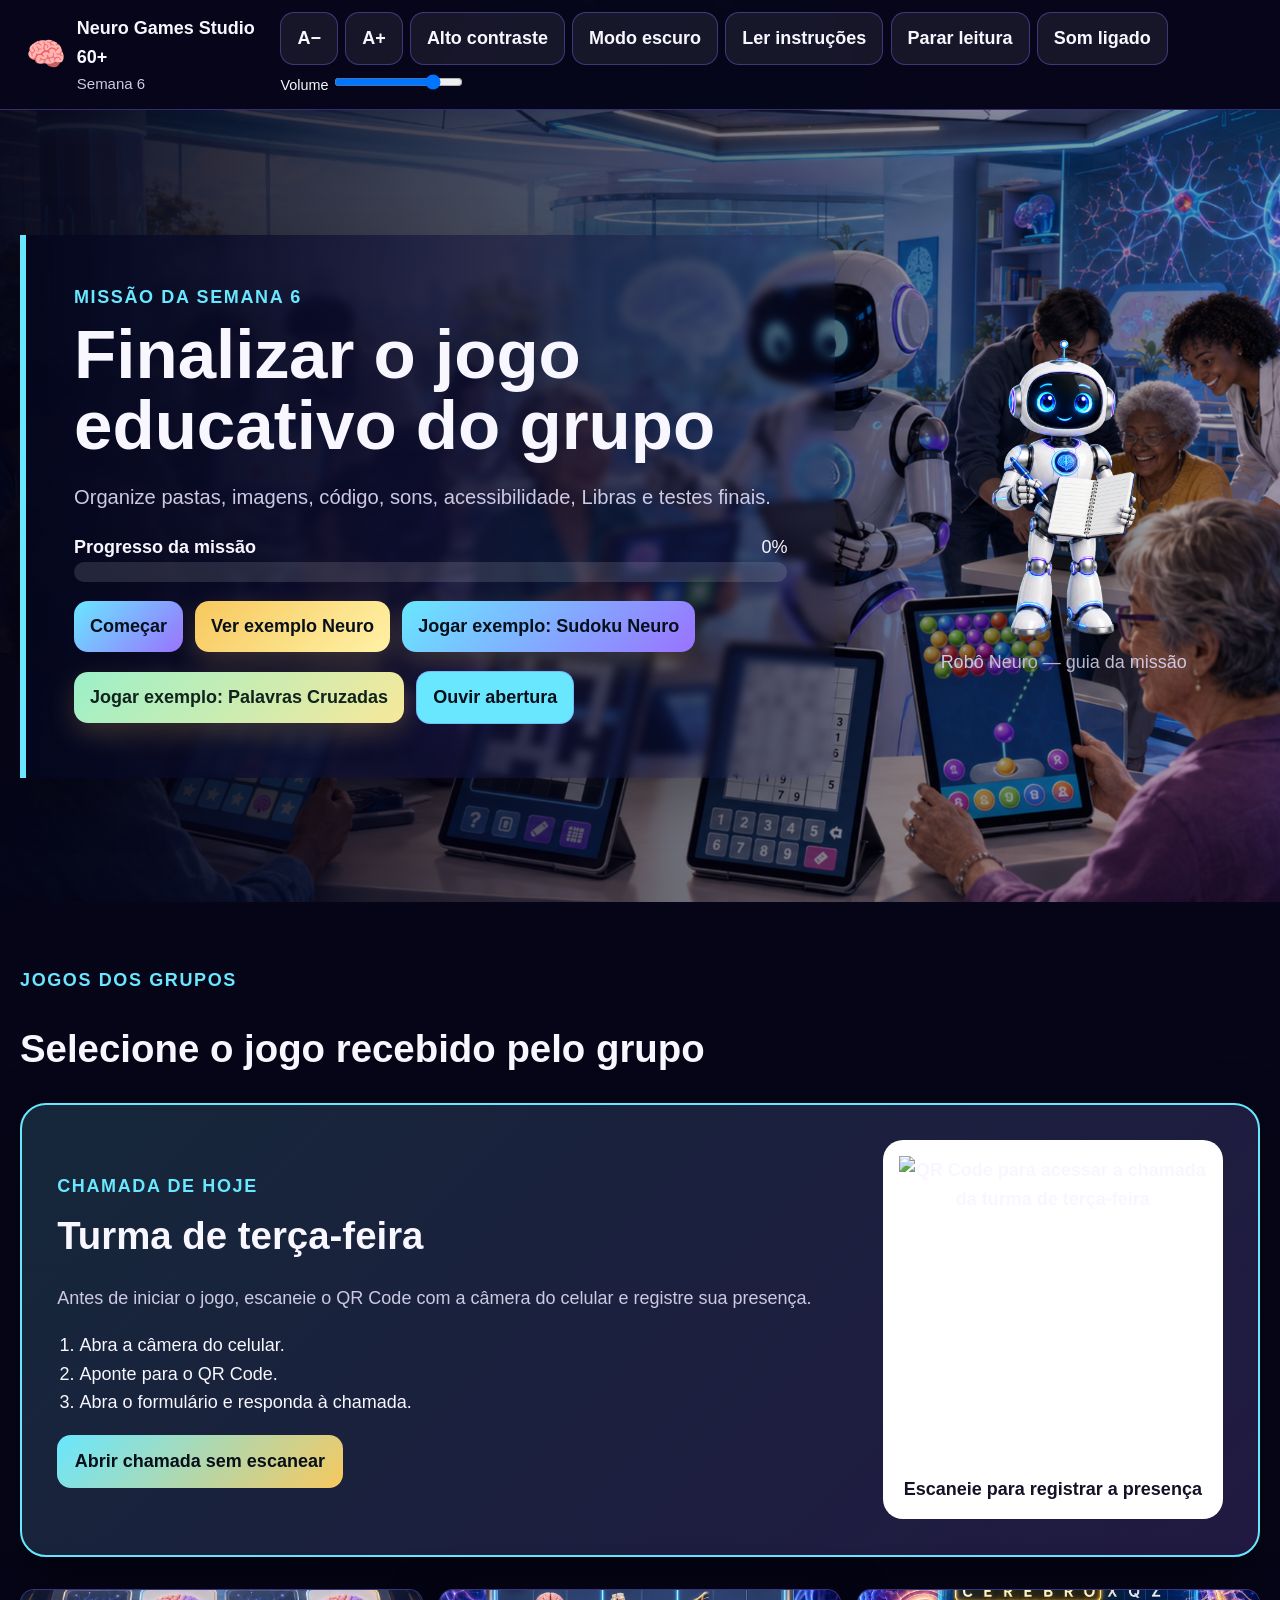
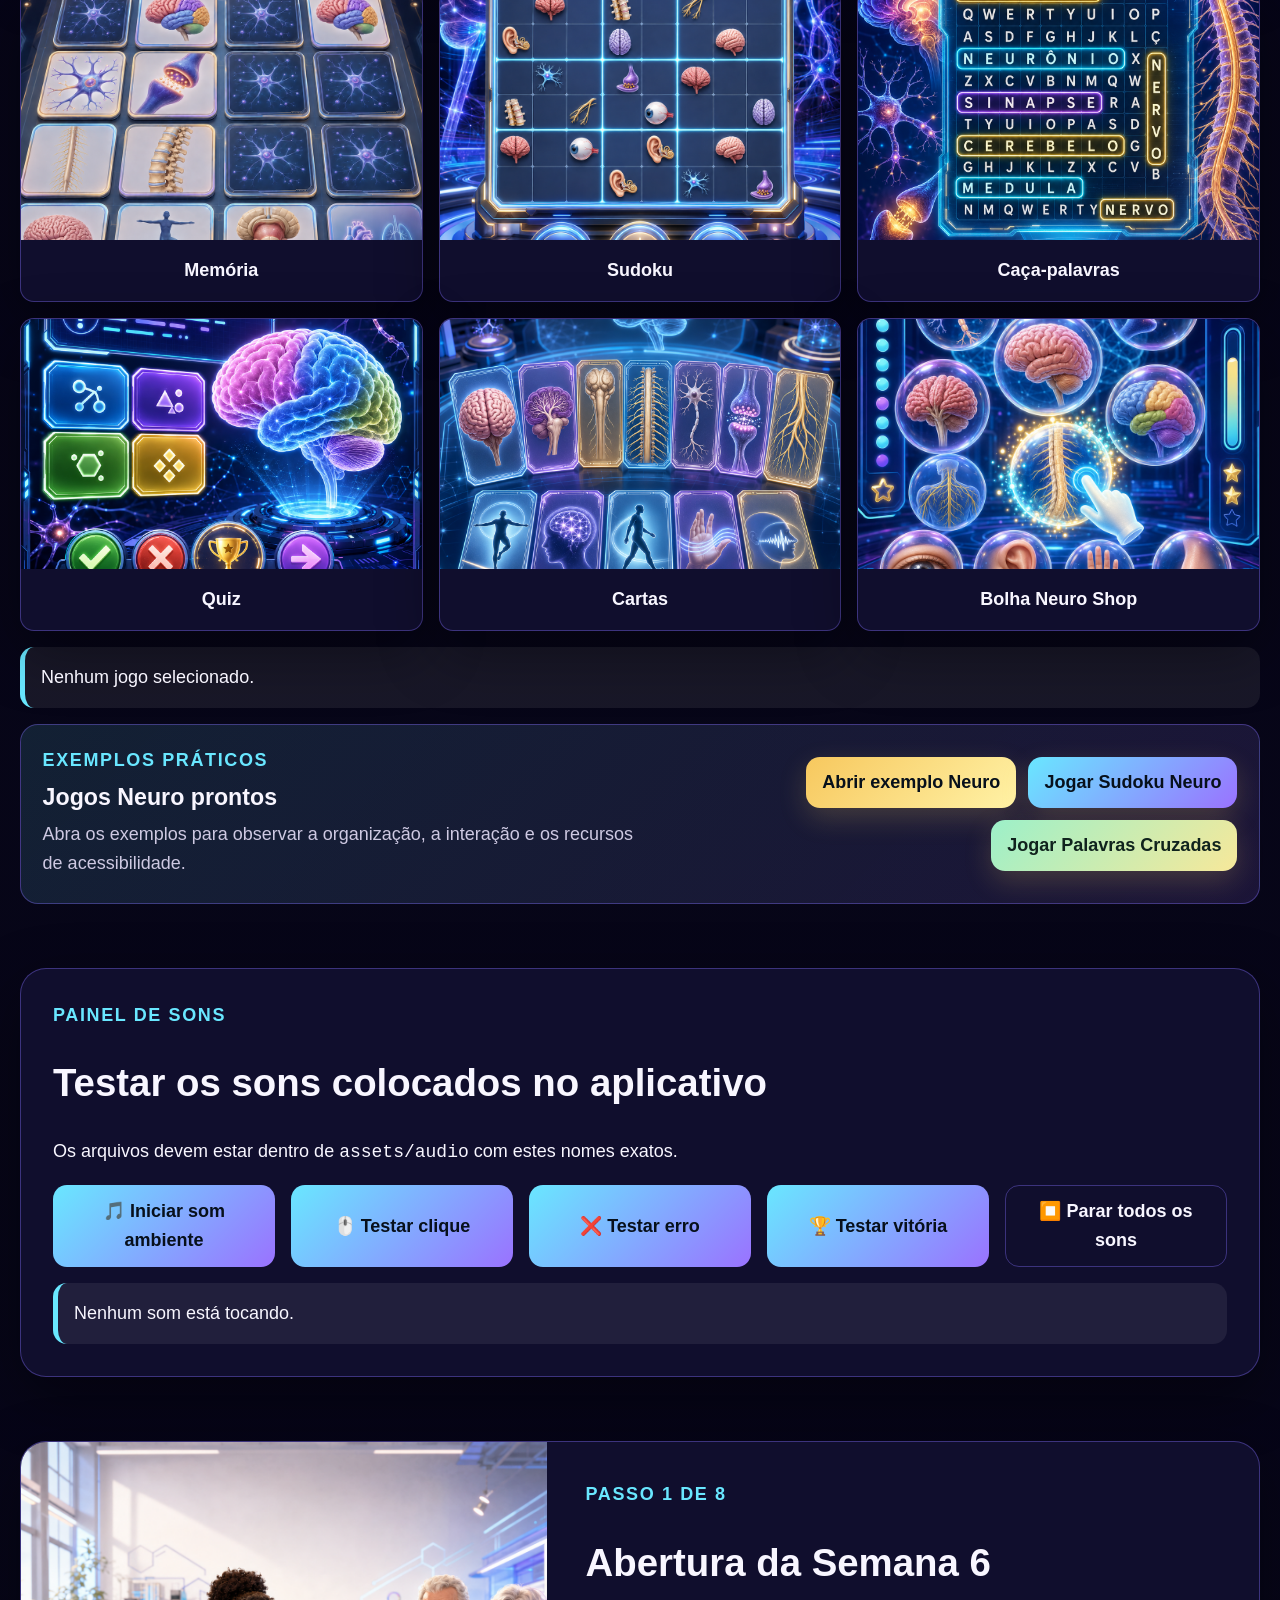
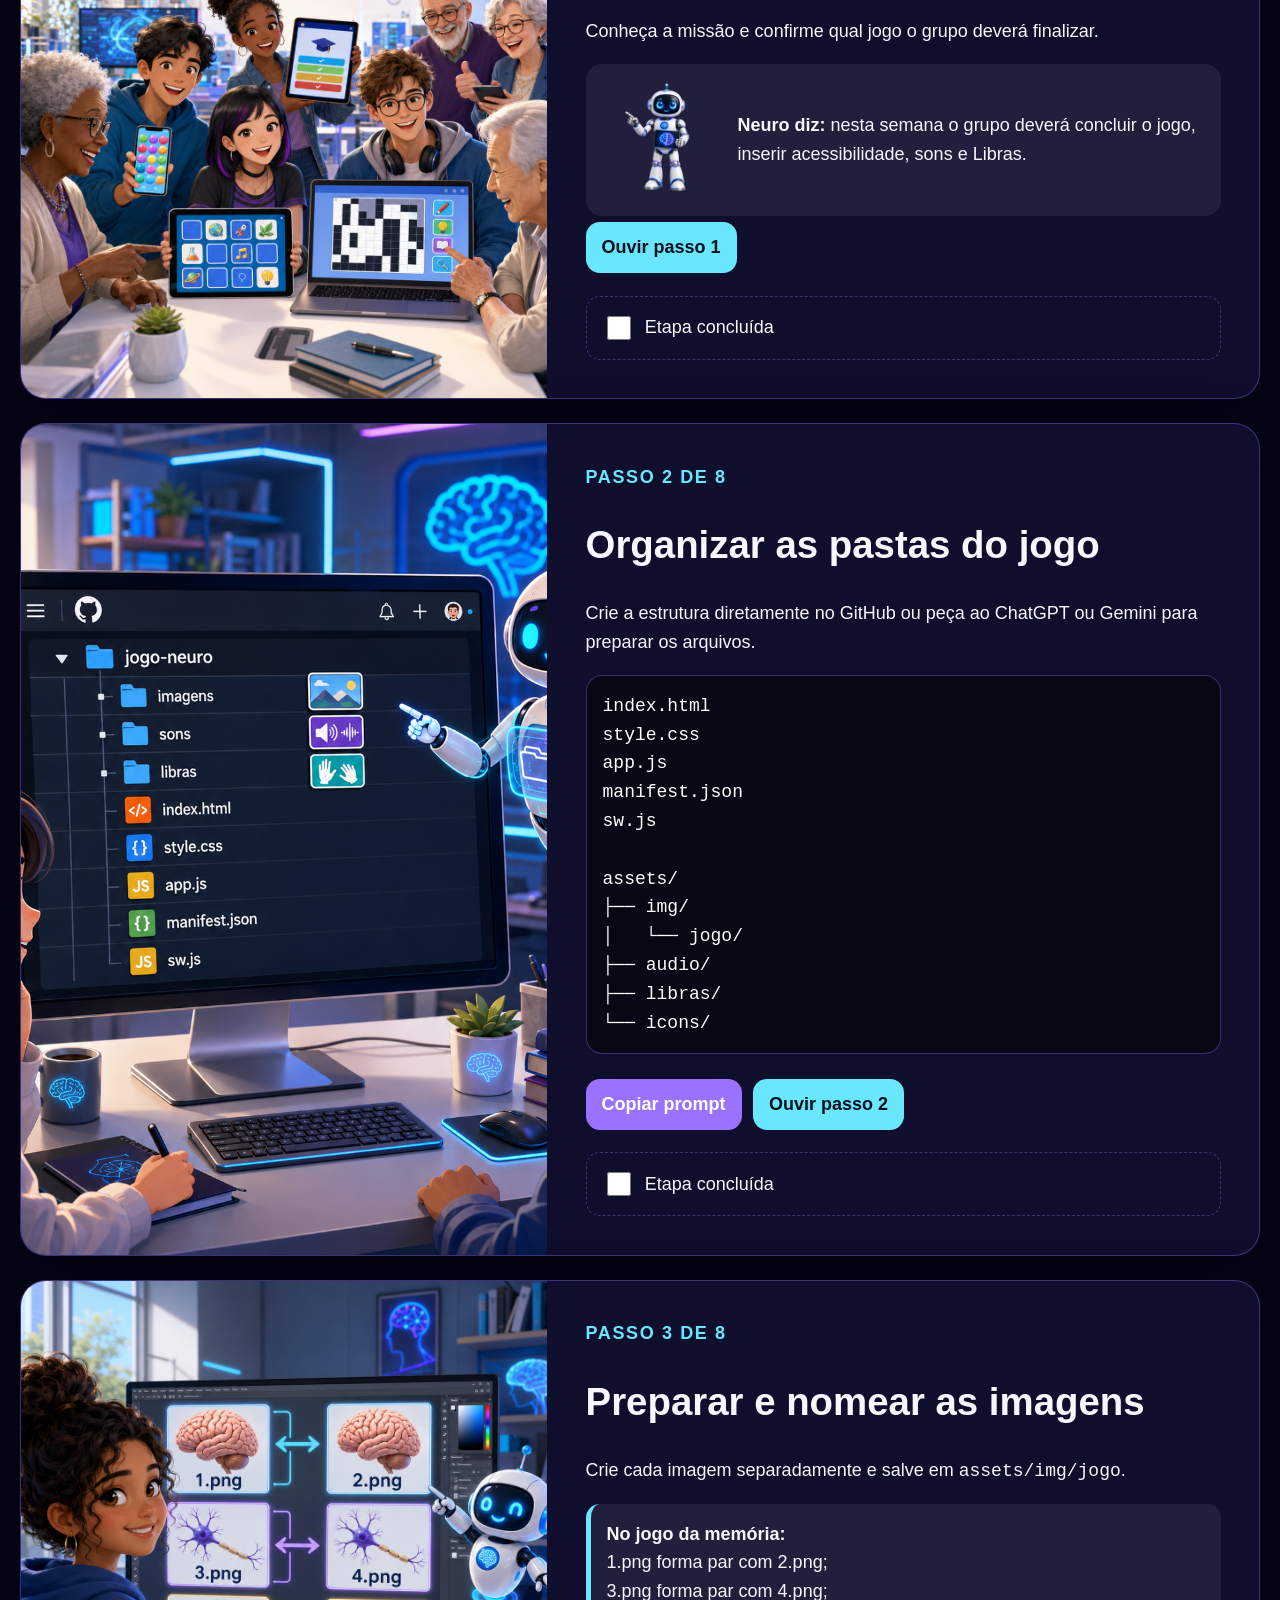
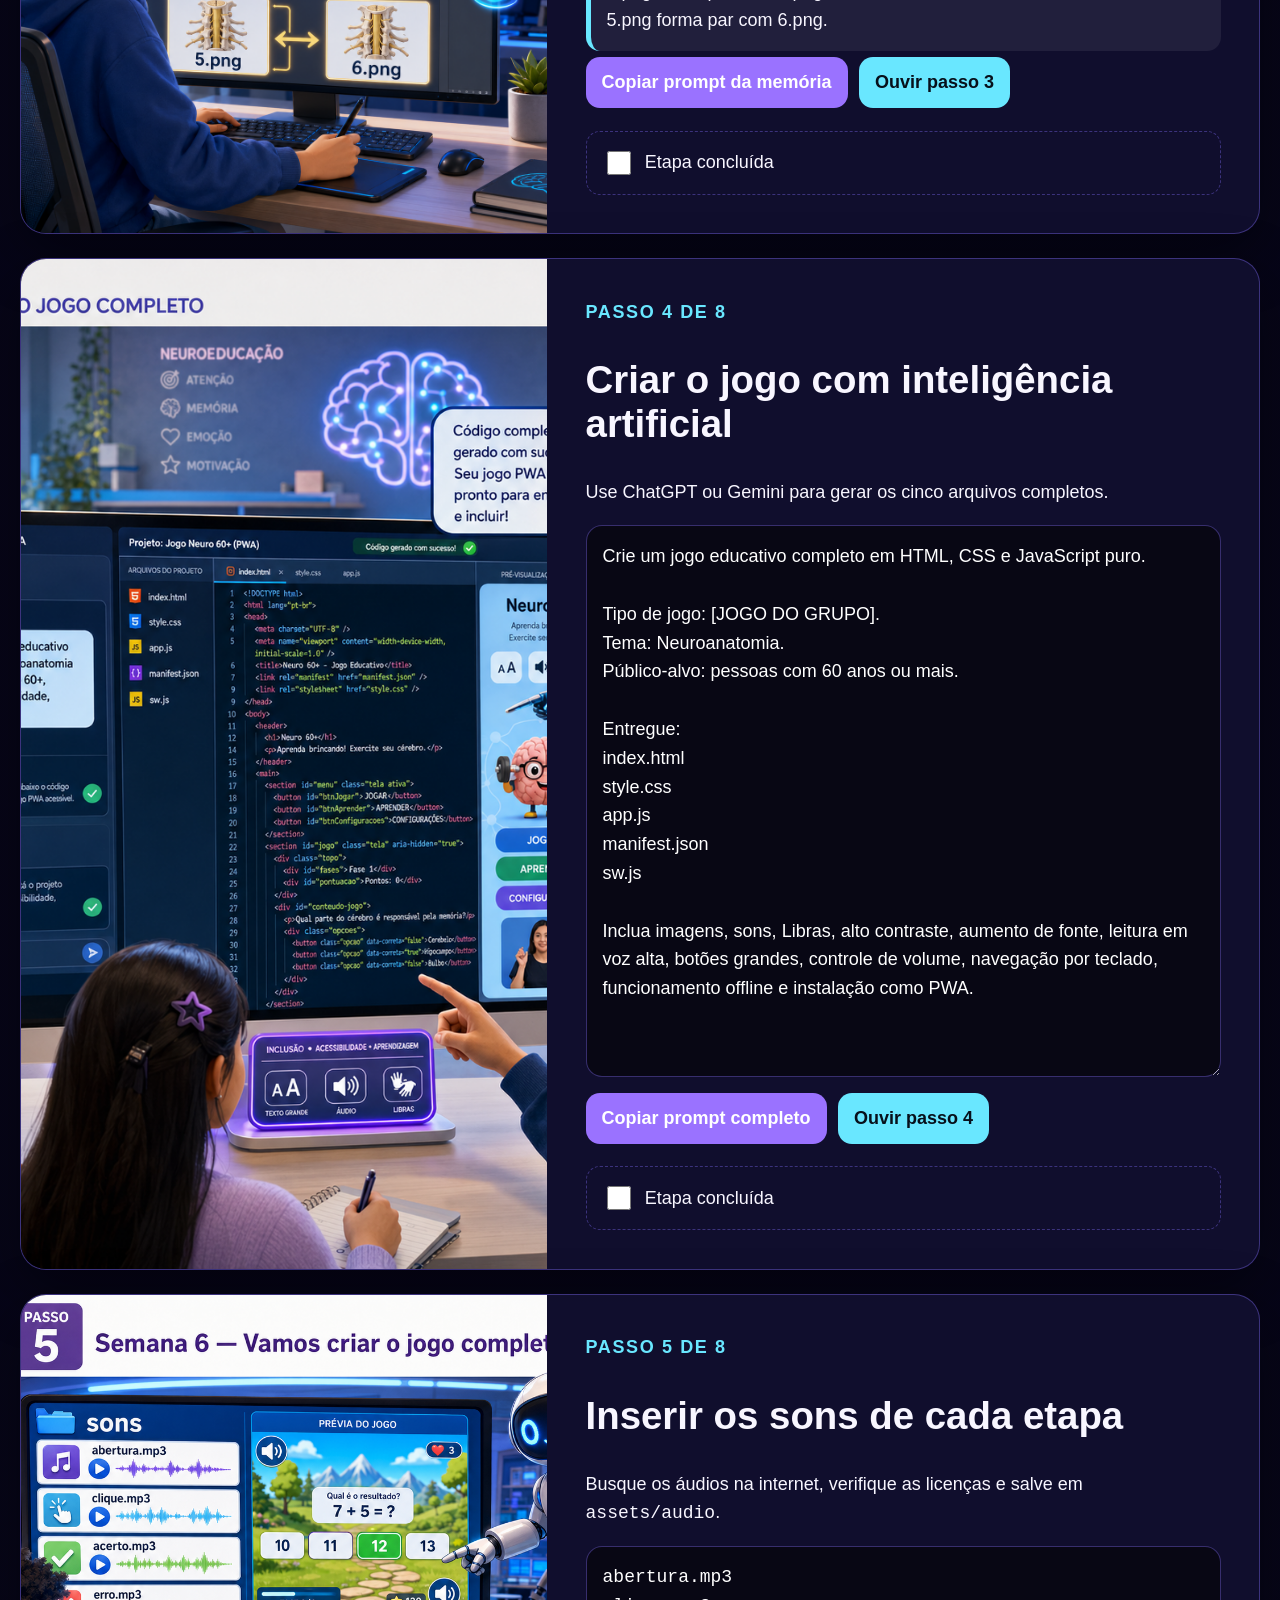
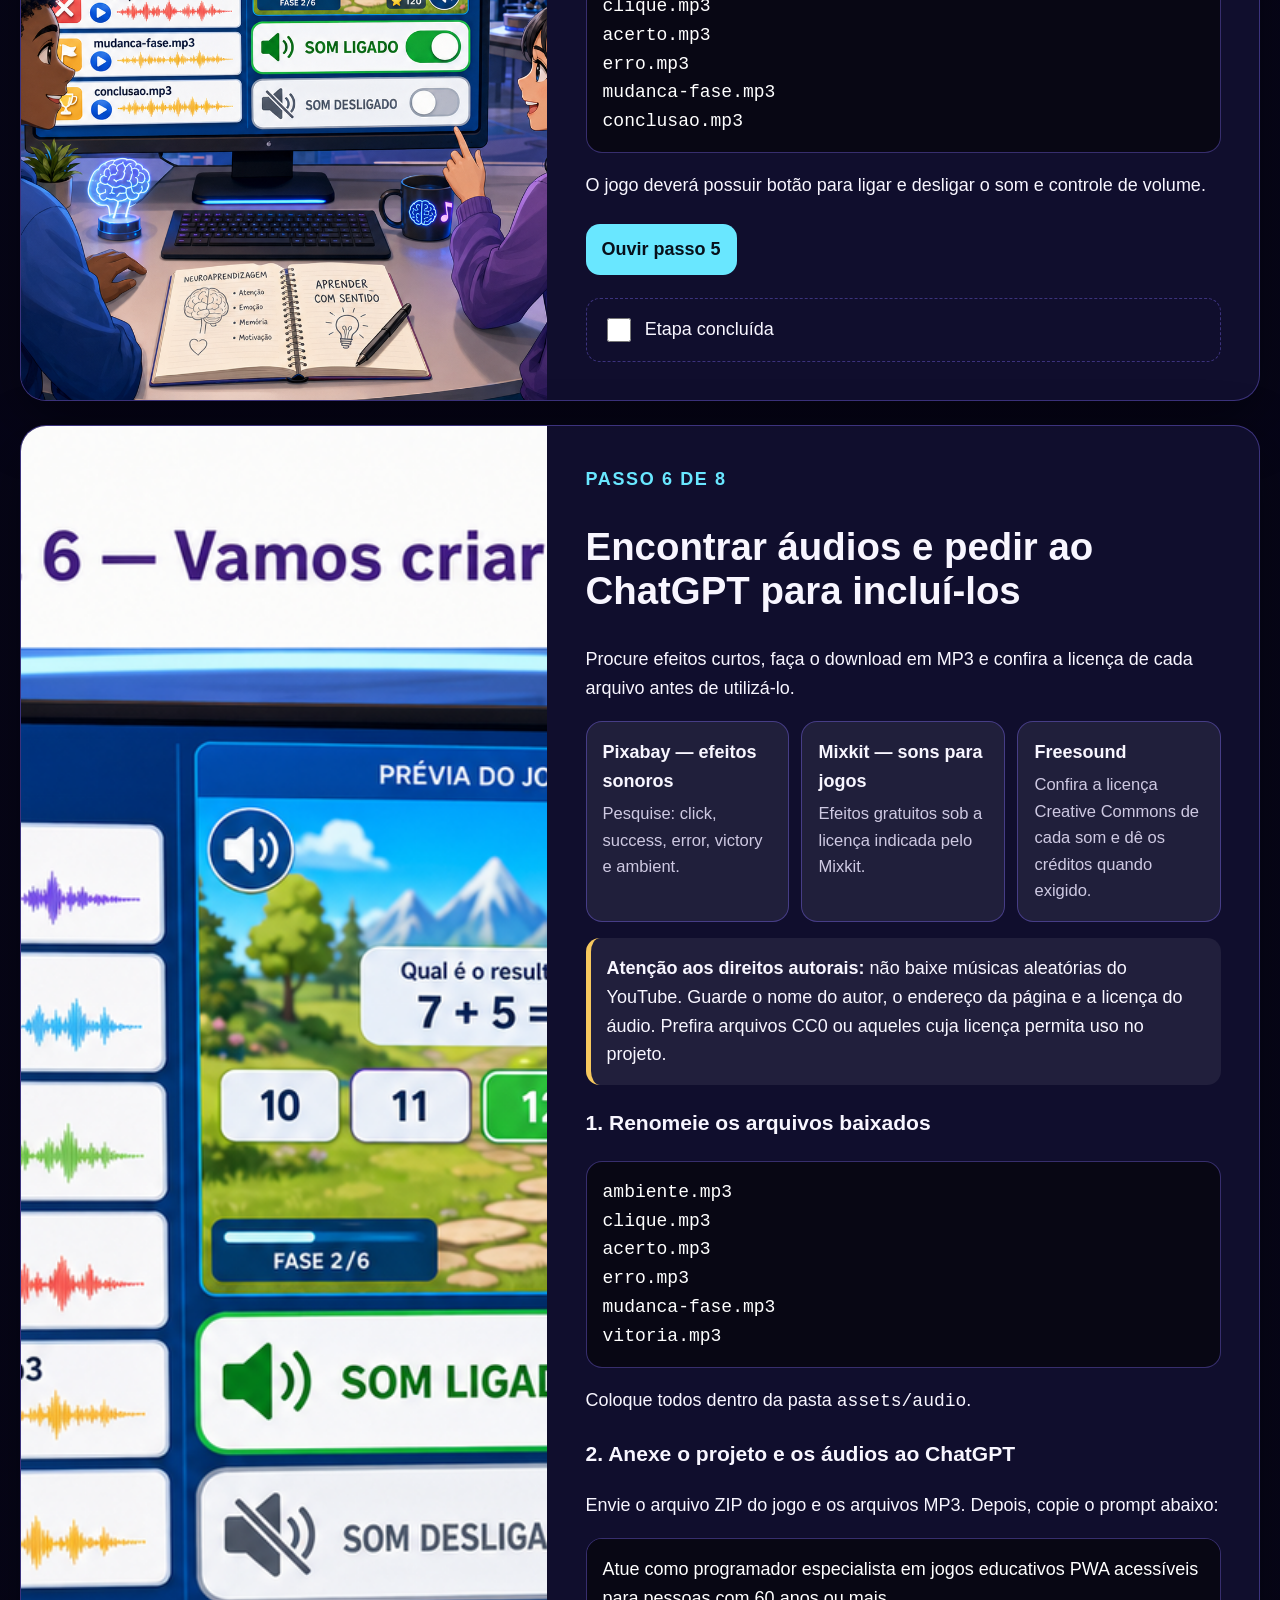
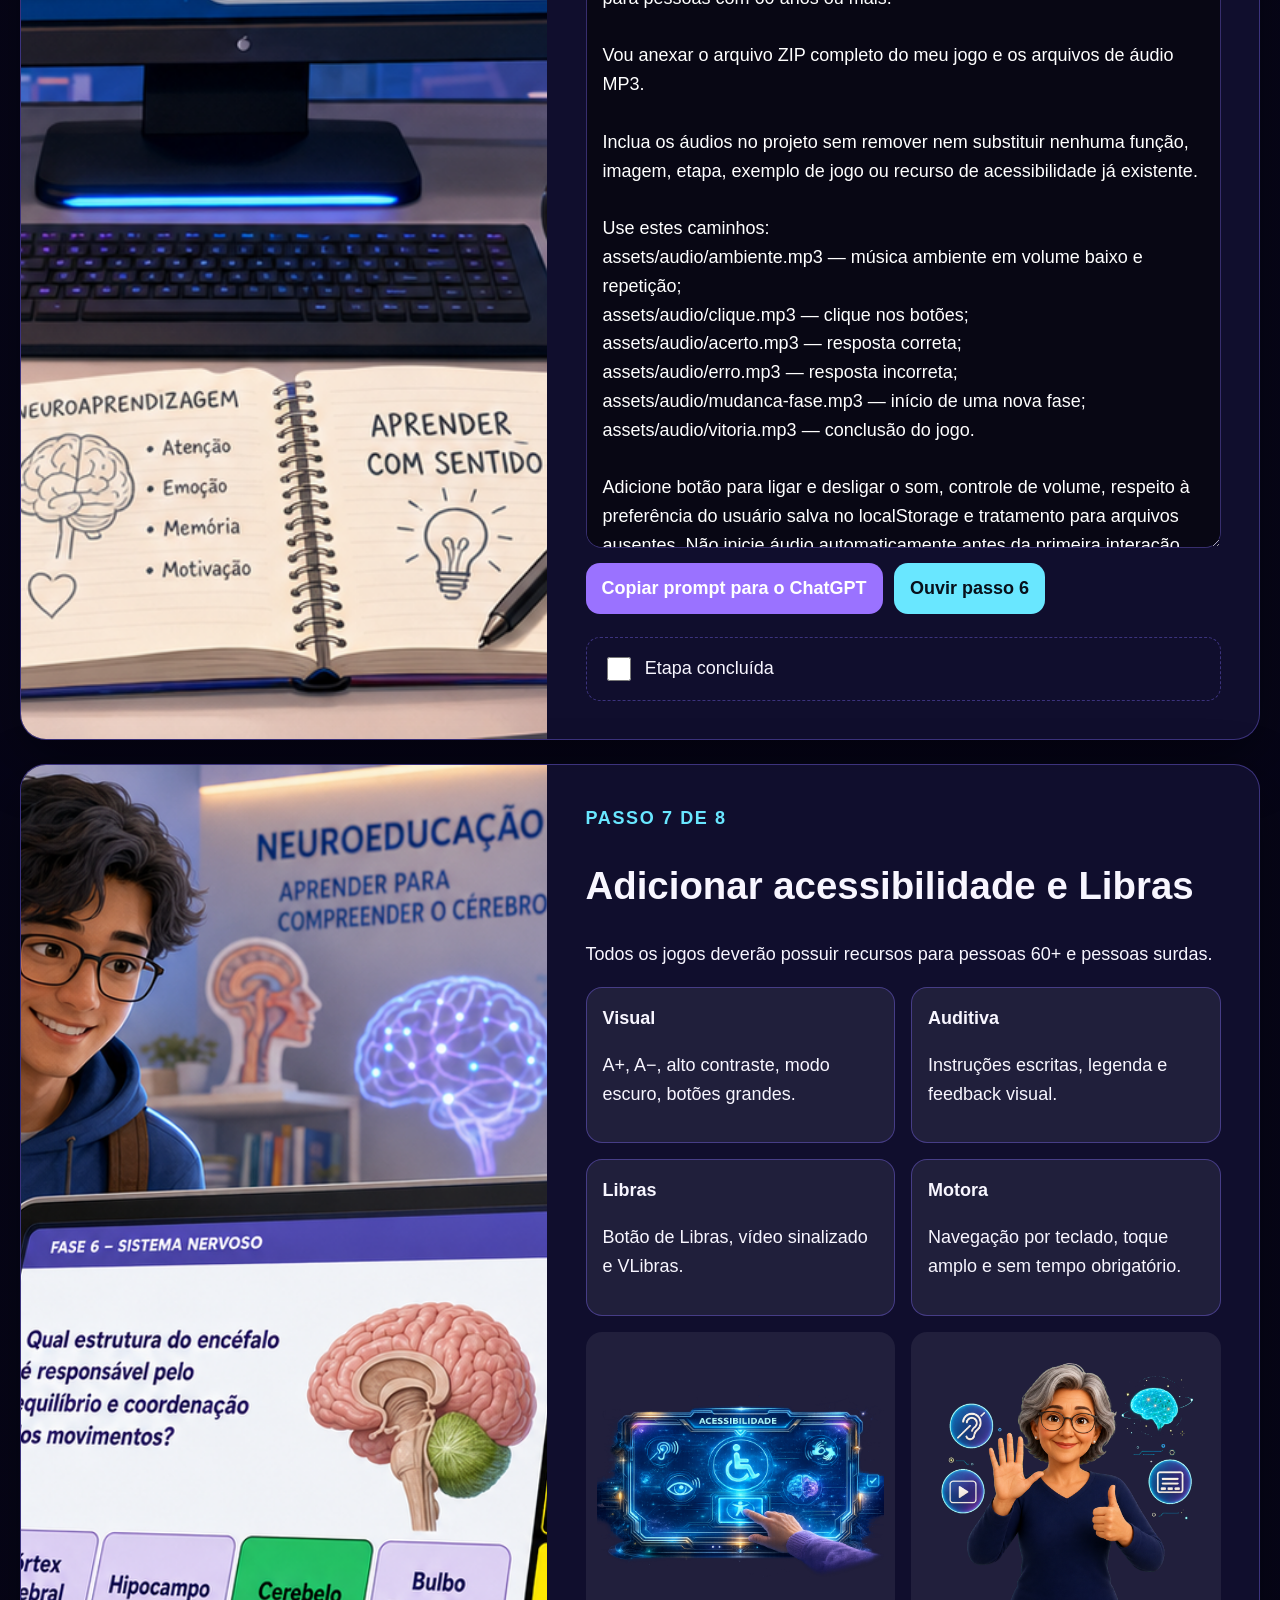
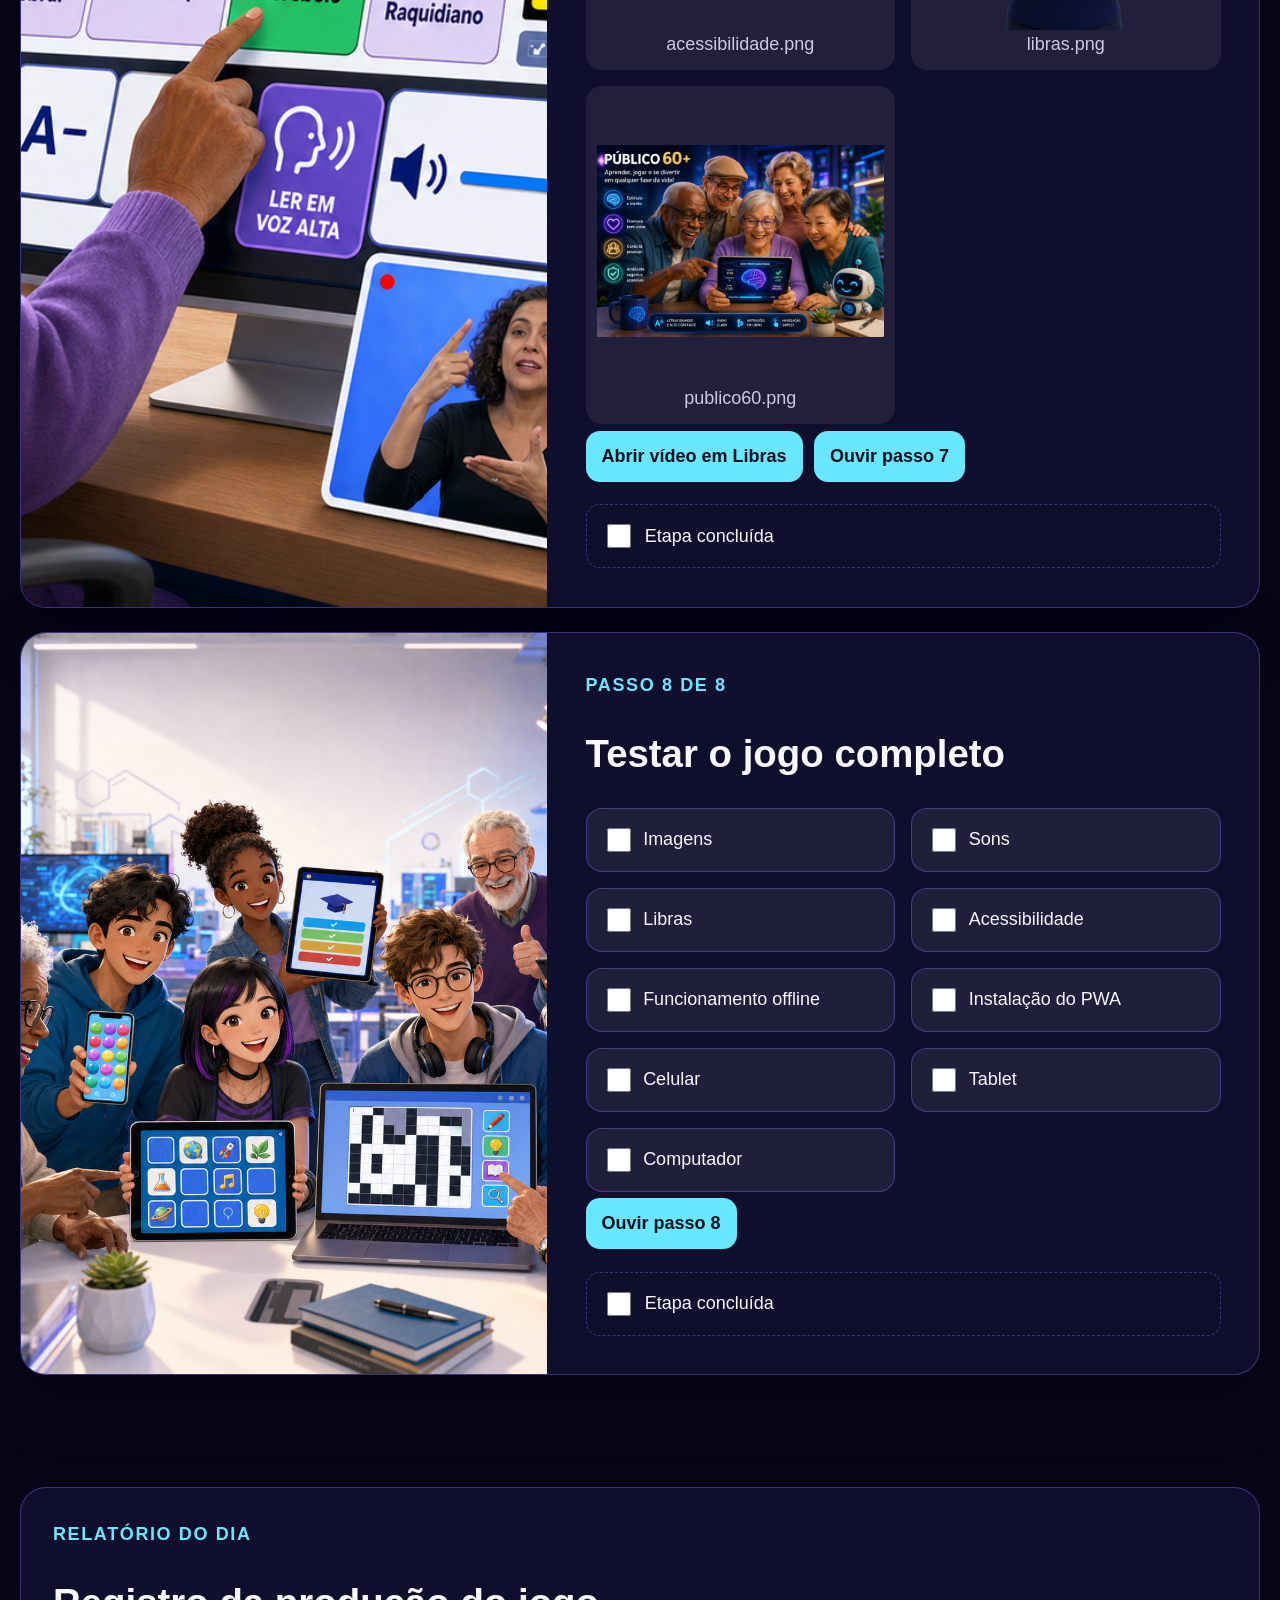
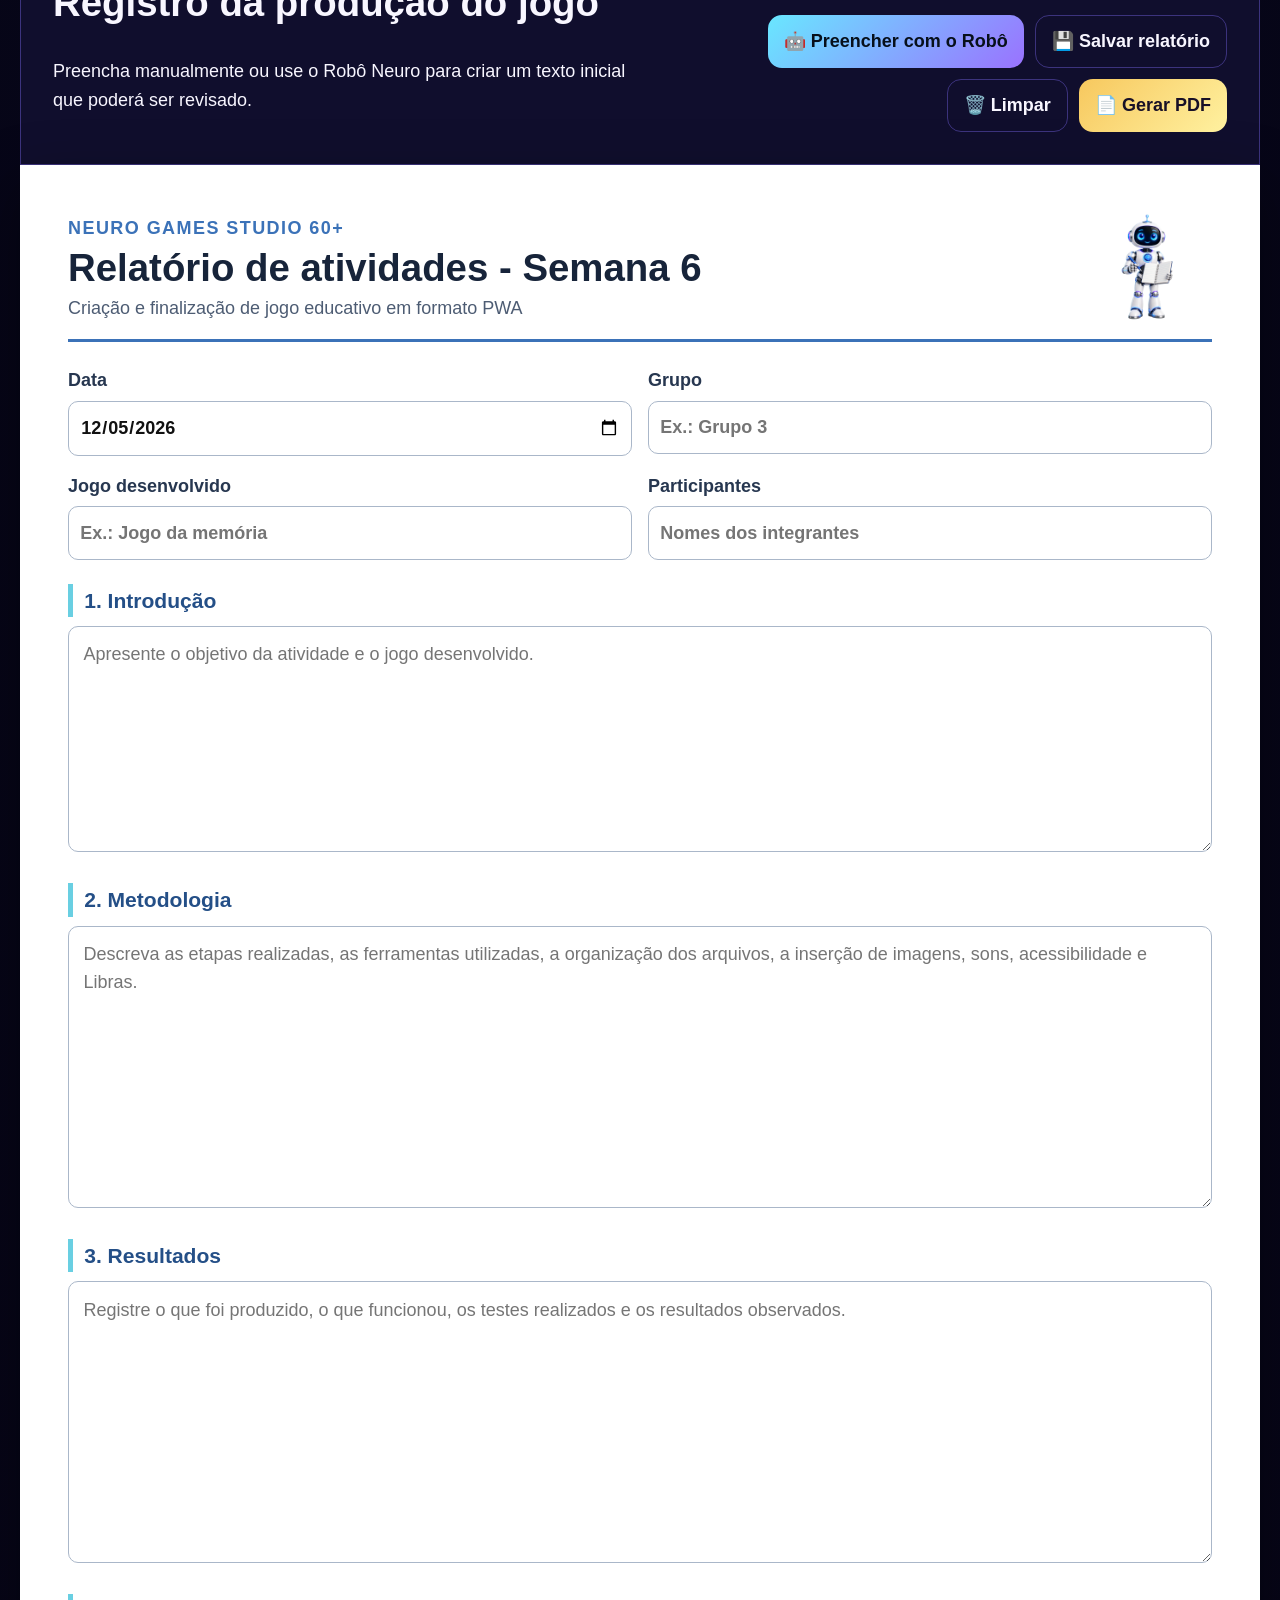
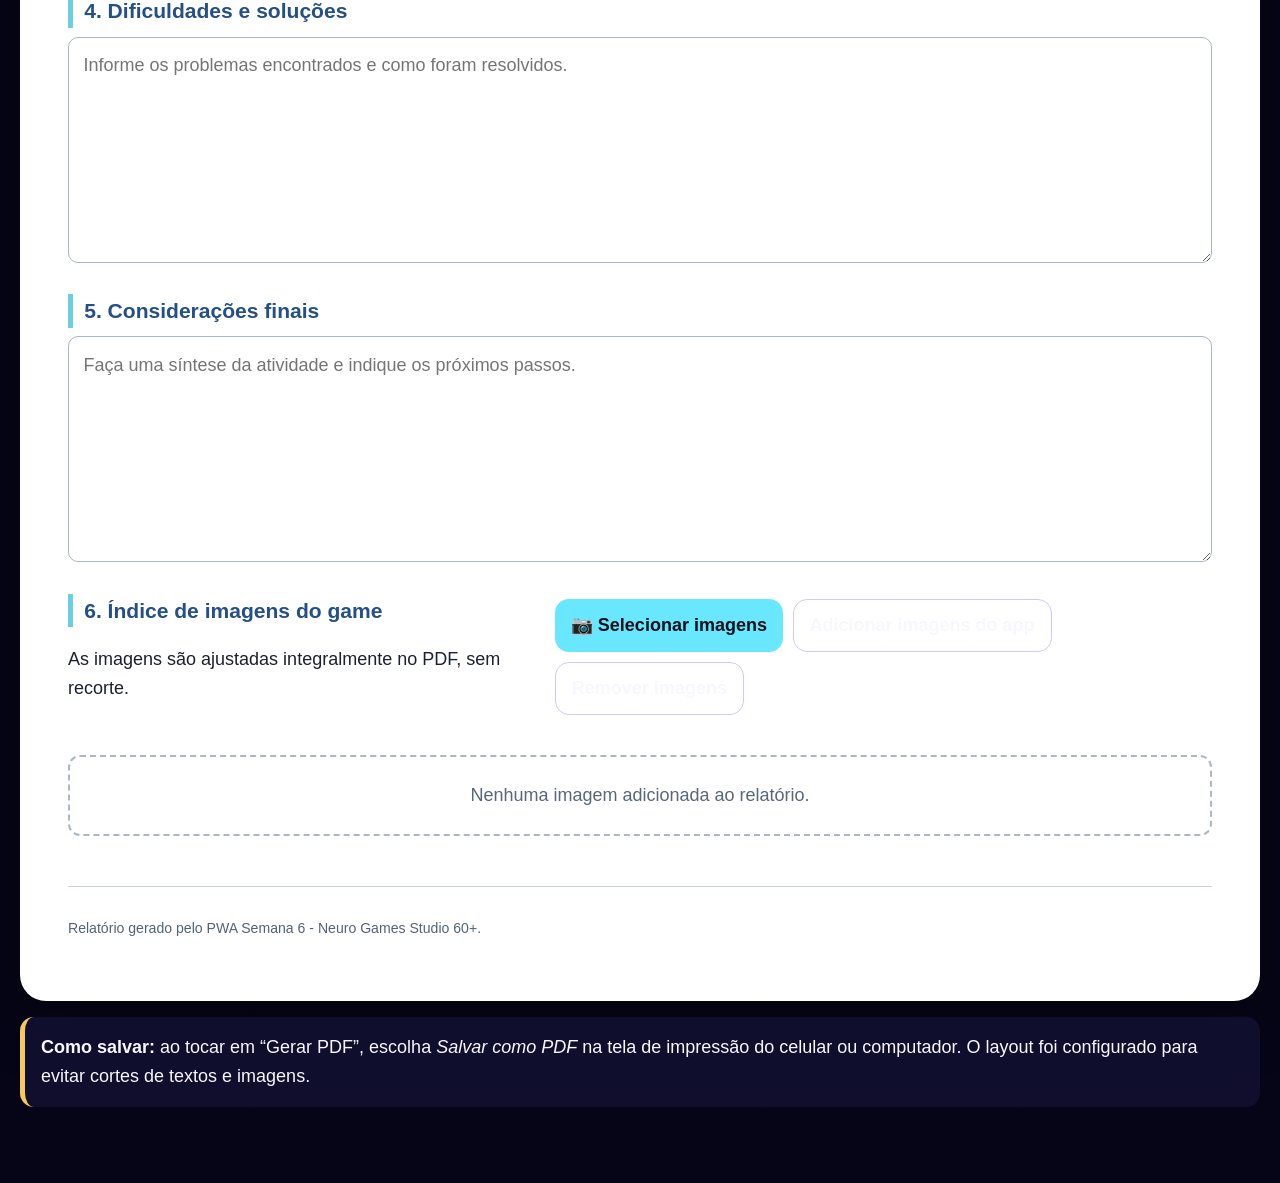
==== index.html @ 33d6b46c "Add files via upload" ====
<!DOCTYPE html>
<html lang="pt-BR">
<head>
  <meta charset="UTF-8">
  <meta name="viewport" content="width=device-width, initial-scale=1.0">
  <meta name="theme-color" content="#21145f">
  <meta name="description" content="Semana 6 — Guia visual para criação dos jogos educativos PWA.">
  <link rel="manifest" href="manifest.json">
  <link rel="icon" href="assets/icons/favicon.png">
  <link rel="stylesheet" href="style.css">
  <title>Semana 6 — Neuro Games Studio 60+</title>
</head>
<body>
  <a class="skip" href="#main">Pular para o conteúdo</a>

  <header class="toolbar">
    <div class="brand">
      <span>🧠</span>
      <div>
        <strong>Neuro Games Studio 60+</strong>
        <small>Semana 6</small>
      </div>
    </div>
    <div class="tools">
      <button id="fontMinus">A−</button>
      <button id="fontPlus">A+</button>
      <button id="contrast">Alto contraste</button>
      <button id="dark">Modo escuro</button>
      <button id="read">Ler instruções</button>
      <button id="stopRead">Parar leitura</button>
      <button id="sound">Som ligado</button>
      <label>Volume <input id="volume" type="range" min="0" max="1" value=".8" step=".1"></label>
      <button id="install" class="hidden">Instalar</button>
    </div>
  </header>

  <main id="main">
    <section class="hero">
      <img class="hero-cover required-image"
           src="assets/img/capa-semana6.png"
           data-name="capa-semana6.png"
           alt="Estudantes, público 60+, jogos educativos e o Robô Neuro">
      <div class="hero-shade"></div>

      <div class="hero-layout">
        <section class="mission">
<div class="mission-text">
            <span class="tag">MISSÃO DA SEMANA 6</span>
            <h1>Finalizar o jogo educativo do grupo</h1>
            <p>Organize pastas, imagens, código, sons, acessibilidade, Libras e testes finais.</p>
            <div class="progress-label">
              <strong>Progresso da missão</strong>
              <span id="progressText">0%</span>
            </div>
            <div class="progress"><div id="progressBar"></div></div>
            <div class="hero-actions">
              <button class="primary" data-scroll="step1">Começar</button>
              <a class="example-link"
                 href="https://pinheiro767.github.io/gameneuro/"
                 target="_blank"
                 rel="noopener noreferrer">
                Ver exemplo Neuro
              </a>
              <a class="example-link sudoku-link"
                 href="https://pinheiro767.github.io/sudoku-game-neuro/"
                 target="_blank"
                 rel="noopener noreferrer">
                Jogar exemplo: Sudoku Neuro
              </a>
              <a class="example-link crossword-link"
                 href="https://pinheiro767.github.io/palavras-cruzadas-neuro/"
                 target="_blank"
                 rel="noopener noreferrer">
                Jogar exemplo: Palavras Cruzadas
              </a>
              <button class="secondary audio"
                      data-audio="assets/audio/ambiente.mp3"
                      data-loop="true">
                Ouvir abertura
              </button>
            </div>
          </div>
        </section>

        <figure class="robot-main">
          <img class="required-image"
               src="assets/img/robo-neuro.png"
               data-name="robo-neuro.png"
               alt="Robô Neuro de corpo inteiro segurando um tablet">
          <figcaption>Robô Neuro — guia da missão</figcaption>
        </figure>
      </div>
    </section>
    <section class="games">
      <div class="heading">
        <span class="tag">JOGOS DOS GRUPOS</span>
        <h2>Selecione o jogo recebido pelo grupo</h2>
      </div>
      <aside class="attendance-card" aria-labelledby="attendanceTitle">
        <div class="attendance-copy">
          <span class="tag">CHAMADA DE HOJE</span>
          <h3 id="attendanceTitle">Turma de terça-feira</h3>
          <p>Antes de iniciar o jogo, escaneie o QR Code com a câmera do celular e registre sua presença.</p>
          <ol>
            <li>Abra a câmera do celular.</li>
            <li>Aponte para o QR Code.</li>
            <li>Abra o formulário e responda à chamada.</li>
          </ol>
          <a class="attendance-button"
             href="https://forms.gle/o9KSqSdUc5D6g3ZZ6"
             target="_blank"
             rel="noopener noreferrer">
            Abrir chamada sem escanear
          </a>
        </div>
        <a class="qr-link"
           href="https://forms.gle/o9KSqSdUc5D6g3ZZ6"
           target="_blank"
           rel="noopener noreferrer"
           aria-label="Abrir o formulário da chamada de terça-feira">
          <img src="assets/img/qr-chamada-terca.png"
               alt="QR Code para acessar a chamada da turma de terça-feira"
               width="1600"
               height="1600">
          <span>Escaneie para registrar a presença</span>
        </a>
      </aside>
      <div class="game-grid">
        <button class="game" data-game="Memória"><img class="required-image" src="assets/img/memoria.png" data-name="memoria.png" alt="Jogo da memória"><span>Memória</span></button>
        <button class="game" data-game="Sudoku"><img class="required-image" src="assets/img/sudoku.png" data-name="sudoku.png" alt="Sudoku de Neuroanatomia"><span>Sudoku</span></button>
        <button class="game" data-game="Caça-palavras"><img class="required-image" src="assets/img/caca-palavras.png" data-name="caca-palavras.png" alt="Caça-palavras"><span>Caça-palavras</span></button>
        <button class="game" data-game="Quiz"><img class="required-image" src="assets/img/quiz.png" data-name="quiz.png" alt="Quiz"><span>Quiz</span></button>
        <button class="game" data-game="Cartas"><img class="required-image" src="assets/img/cartas.png" data-name="cartas.png" alt="Cartas educativas"><span>Cartas</span></button>
        <button class="game" data-game="Bolha Neuro Shop"><img class="required-image" src="assets/img/bolhas.png" data-name="bolhas.png" alt="Bolhas educativas"><span>Bolha Neuro Shop</span></button>
      </div>
      <div id="selectedGame" class="info">Nenhum jogo selecionado.</div>
      <aside class="game-example" aria-labelledby="gameExamplesTitle">
        <div>
          <span class="tag">EXEMPLOS PRÁTICOS</span>
          <h3 id="gameExamplesTitle">Jogos Neuro prontos</h3>
          <p>Abra os exemplos para observar a organização, a interação e os recursos de acessibilidade.</p>
        </div>
        <div class="example-actions">
          <a class="example-link"
             href="https://pinheiro767.github.io/gameneuro/"
             target="_blank"
             rel="noopener noreferrer"
             aria-label="Abrir o exemplo Neuro em uma nova aba">
            Abrir exemplo Neuro
          </a>
          <a class="example-link sudoku-link"
             href="https://pinheiro767.github.io/sudoku-game-neuro/"
             target="_blank"
             rel="noopener noreferrer"
             aria-label="Abrir o Sudoku Neuro em uma nova aba">
            Jogar Sudoku Neuro
          </a>
          <a class="example-link crossword-link"
             href="https://pinheiro767.github.io/palavras-cruzadas-neuro/"
             target="_blank"
             rel="noopener noreferrer"
             aria-label="Abrir o Palavras Cruzadas Neuro em uma nova aba">
            Jogar Palavras Cruzadas
          </a>
        </div>
      </aside>
    </section>


    <section class="audio-panel" aria-labelledby="audioTitle">
      <div class="heading">
        <span class="tag">PAINEL DE SONS</span>
        <h2 id="audioTitle">Testar os sons colocados no aplicativo</h2>
        <p>Os arquivos devem estar dentro de <code>assets/audio</code> com estes nomes exatos.</p>
      </div>
      <div class="audio-grid">
        <button class="sound-test" data-audio="assets/audio/ambiente.mp3" data-loop="true">🎵 Iniciar som ambiente</button>
        <button class="sound-test" data-audio="assets/audio/clique.mp3">🖱️ Testar clique</button>
        <button class="sound-test" data-audio="assets/audio/erro.mp3">❌ Testar erro</button>
        <button class="sound-test" data-audio="assets/audio/vitoria.mp3">🏆 Testar vitória</button>
        <button id="stopAllSounds" class="secondary">⏹️ Parar todos os sons</button>
      </div>
      <div id="audioStatus" class="info" aria-live="polite">Nenhum som está tocando.</div>
    </section>

    <section class="steps">
      <article id="step1" class="step">
        <div class="step-image">
          <img class="required-image" src="assets/img/1.png" data-name="1.png" alt="Abertura da Semana 6">
        </div>
        <div class="step-body">
          <span class="step-tag">PASSO 1 DE 8</span>
          <h2>Abertura da Semana 6</h2>
          <p>Conheça a missão e confirme qual jogo o grupo deverá finalizar.</p>
          <div class="robot-speech">
            <img class="required-image" src="assets/img/robo-falando.png" data-name="robo-falando.png" alt="Robô Neuro explicando">
            <p><strong>Neuro diz:</strong> nesta semana o grupo deverá concluir o jogo, inserir acessibilidade, sons e Libras.</p>
          </div>
          <button class="audio" data-audio="assets/audio/clique.mp3">Ouvir passo 1</button>
          <label class="done"><input class="step-check" type="checkbox"> Etapa concluída</label>
        </div>
      </article>

      <article id="step2" class="step">
        <div class="step-image">
          <img class="required-image" src="assets/img/2.png" data-name="2.png" alt="Organização das pastas do jogo">
        </div>
        <div class="step-body">
          <span class="step-tag">PASSO 2 DE 8</span>
          <h2>Organizar as pastas do jogo</h2>
          <p>Crie a estrutura diretamente no GitHub ou peça ao ChatGPT ou Gemini para preparar os arquivos.</p>
          <pre>index.html
style.css
app.js
manifest.json
sw.js

assets/
├── img/
│   └── jogo/
├── audio/
├── libras/
└── icons/</pre>
          <button class="copy" data-copy="Crie a estrutura completa de um jogo educativo PWA com index.html, style.css, app.js, manifest.json, sw.js e as pastas assets/img/jogo, assets/audio, assets/libras e assets/icons.">Copiar prompt</button>
          <button class="audio" data-audio="assets/audio/clique.mp3">Ouvir passo 2</button>
          <label class="done"><input class="step-check" type="checkbox"> Etapa concluída</label>
        </div>
      </article>

      <article id="step3" class="step">
        <div class="step-image">
          <img class="required-image" src="assets/img/3.png" data-name="3.png" alt="Preparação e nomeação das imagens">
        </div>
        <div class="step-body">
          <span class="step-tag">PASSO 3 DE 8</span>
          <h2>Preparar e nomear as imagens</h2>
          <p>Crie cada imagem separadamente e salve em <code>assets/img/jogo</code>.</p>
          <div class="info">
            <strong>No jogo da memória:</strong><br>
            1.png forma par com 2.png;<br>
            3.png forma par com 4.png;<br>
            5.png forma par com 6.png.
          </div>
          <button class="copy" data-copy="Crie imagens para um jogo da memória sobre Neuroanatomia. 1.png forma par com 2.png. 3.png forma par com 4.png. 5.png forma par com 6.png. Indique se os pares são idênticos ou representam conceitos relacionados.">Copiar prompt da memória</button>
          <button class="audio" data-audio="assets/audio/clique.mp3">Ouvir passo 3</button>
          <label class="done"><input class="step-check" type="checkbox"> Etapa concluída</label>
        </div>
      </article>

      <article id="step4" class="step">
        <div class="step-image">
          <img class="required-image" src="assets/img/4.png" data-name="4.png" alt="Criação do jogo com inteligência artificial">
        </div>
        <div class="step-body">
          <span class="step-tag">PASSO 4 DE 8</span>
          <h2>Criar o jogo com inteligência artificial</h2>
          <p>Use ChatGPT ou Gemini para gerar os cinco arquivos completos.</p>
          <textarea id="promptCode" rows="18">Crie um jogo educativo completo em HTML, CSS e JavaScript puro.

Tipo de jogo: [JOGO DO GRUPO].
Tema: Neuroanatomia.
Público-alvo: pessoas com 60 anos ou mais.

Entregue:
index.html
style.css
app.js
manifest.json
sw.js

Inclua imagens, sons, Libras, alto contraste, aumento de fonte, leitura em voz alta, botões grandes, controle de volume, navegação por teclado, funcionamento offline e instalação como PWA.</textarea>
          <button class="copy" data-target="promptCode">Copiar prompt completo</button>
          <button class="audio" data-audio="assets/audio/clique.mp3">Ouvir passo 4</button>
          <label class="done"><input class="step-check" type="checkbox"> Etapa concluída</label>
        </div>
      </article>

      <article id="step5" class="step">
        <div class="step-image">
          <img class="required-image" src="assets/img/5.png" data-name="5.png" alt="Inserção dos sons do jogo">
        </div>
        <div class="step-body">
          <span class="step-tag">PASSO 5 DE 8</span>
          <h2>Inserir os sons de cada etapa</h2>
          <p>Busque os áudios na internet, verifique as licenças e salve em <code>assets/audio</code>.</p>
          <pre>abertura.mp3
clique.mp3
acerto.mp3
erro.mp3
mudanca-fase.mp3
conclusao.mp3</pre>
          <p>O jogo deverá possuir botão para ligar e desligar o som e controle de volume.</p>
          <button class="audio" data-audio="assets/audio/clique.mp3">Ouvir passo 5</button>
          <label class="done"><input class="step-check" type="checkbox"> Etapa concluída</label>
        </div>
      </article>

      <article id="step6" class="step audio-guide-step">
        <div class="step-image">
          <img class="required-image" src="assets/img/5.png" data-name="5.png" alt="Pesquisa e integração de áudios no jogo">
        </div>
        <div class="step-body">
          <span class="step-tag">PASSO 6 DE 8</span>
          <h2>Encontrar áudios e pedir ao ChatGPT para incluí-los</h2>
          <p>Procure efeitos curtos, faça o download em MP3 e confira a licença de cada arquivo antes de utilizá-lo.</p>

          <div class="audio-source-grid">
            <a href="https://pixabay.com/sound-effects/" target="_blank" rel="noopener noreferrer">
              <strong>Pixabay — efeitos sonoros</strong>
              <span>Pesquise: click, success, error, victory e ambient.</span>
            </a>
            <a href="https://mixkit.co/free-sound-effects/game/" target="_blank" rel="noopener noreferrer">
              <strong>Mixkit — sons para jogos</strong>
              <span>Efeitos gratuitos sob a licença indicada pelo Mixkit.</span>
            </a>
            <a href="https://freesound.org/" target="_blank" rel="noopener noreferrer">
              <strong>Freesound</strong>
              <span>Confira a licença Creative Commons de cada som e dê os créditos quando exigido.</span>
            </a>
          </div>

          <div class="info license-alert">
            <strong>Atenção aos direitos autorais:</strong> não baixe músicas aleatórias do YouTube. Guarde o nome do autor, o endereço da página e a licença do áudio. Prefira arquivos CC0 ou aqueles cuja licença permita uso no projeto.
          </div>

          <h3>1. Renomeie os arquivos baixados</h3>
          <pre>ambiente.mp3
clique.mp3
acerto.mp3
erro.mp3
mudanca-fase.mp3
vitoria.mp3</pre>
          <p>Coloque todos dentro da pasta <code>assets/audio</code>.</p>

          <h3>2. Anexe o projeto e os áudios ao ChatGPT</h3>
          <p>Envie o arquivo ZIP do jogo e os arquivos MP3. Depois, copie o prompt abaixo:</p>
          <textarea id="promptAudio" rows="20">Atue como programador especialista em jogos educativos PWA acessíveis para pessoas com 60 anos ou mais.

Vou anexar o arquivo ZIP completo do meu jogo e os arquivos de áudio MP3.

Inclua os áudios no projeto sem remover nem substituir nenhuma função, imagem, etapa, exemplo de jogo ou recurso de acessibilidade já existente.

Use estes caminhos:
assets/audio/ambiente.mp3 — música ambiente em volume baixo e repetição;
assets/audio/clique.mp3 — clique nos botões;
assets/audio/acerto.mp3 — resposta correta;
assets/audio/erro.mp3 — resposta incorreta;
assets/audio/mudanca-fase.mp3 — início de uma nova fase;
assets/audio/vitoria.mp3 — conclusão do jogo.

Adicione botão para ligar e desligar o som, controle de volume, respeito à preferência do usuário salva no localStorage e tratamento para arquivos ausentes. Não inicie áudio automaticamente antes da primeira interação do usuário. Atualize o service worker e a versão do cache para o PWA funcionar offline.

Entregue o projeto completo em ZIP, pronto para substituir os arquivos no GitHub Pages. Antes de finalizar, verifique se HTML, CSS e JavaScript continuam funcionando.</textarea>
          <button class="copy" data-target="promptAudio">Copiar prompt para o ChatGPT</button>
          <button class="audio" data-audio="assets/audio/clique.mp3">Ouvir passo 6</button>
          <label class="done"><input class="step-check" type="checkbox"> Etapa concluída</label>
        </div>
      </article>

      <article id="step7" class="step">
        <div class="step-image">
          <img class="required-image" src="assets/img/6.png" data-name="6.png" alt="Acessibilidade e Libras">
        </div>
        <div class="step-body">
          <span class="step-tag">PASSO 7 DE 8</span>
          <h2>Adicionar acessibilidade e Libras</h2>
          <p>Todos os jogos deverão possuir recursos para pessoas 60+ e pessoas surdas.</p>
          <div class="access-grid">
            <div><strong>Visual</strong><p>A+, A−, alto contraste, modo escuro, botões grandes.</p></div>
            <div><strong>Auditiva</strong><p>Instruções escritas, legenda e feedback visual.</p></div>
            <div><strong>Libras</strong><p>Botão de Libras, vídeo sinalizado e VLibras.</p></div>
            <div><strong>Motora</strong><p>Navegação por teclado, toque amplo e sem tempo obrigatório.</p></div>
          </div>
          <div class="support-images">
            <figure><img class="optional-support-image" src="assets/img/acessibilidade.png" data-name="acessibilidade.png" alt="Painel de acessibilidade"><figcaption>acessibilidade.png</figcaption></figure>
            <figure><img class="optional-support-image" src="assets/img/libras.png" data-name="libras.png" alt="Intérprete de Libras"><figcaption>libras.png</figcaption></figure>
            <figure><img class="optional-support-image" src="assets/img/publico60.png" data-name="publico60.png" alt="Pessoas 60+ usando o jogo"><figcaption>publico60.png</figcaption></figure>
          </div>
          <button id="openLibras">Abrir vídeo em Libras</button>
          <button class="audio" data-audio="assets/audio/clique.mp3">Ouvir passo 7</button>
          <label class="done"><input class="step-check" type="checkbox"> Etapa concluída</label>
        </div>
      </article>

      <article id="step8" class="step">
        <div class="step-image">
          <img class="required-image" src="assets/img/7.png" data-name="7.png" alt="Teste completo dos jogos">
        </div>
        <div class="step-body">
          <span class="step-tag">PASSO 8 DE 8</span>
          <h2>Testar o jogo completo</h2>
          <div class="check-grid">
            <label><input class="test-check" type="checkbox"> Imagens</label>
            <label><input class="test-check" type="checkbox"> Sons</label>
            <label><input class="test-check" type="checkbox"> Libras</label>
            <label><input class="test-check" type="checkbox"> Acessibilidade</label>
            <label><input class="test-check" type="checkbox"> Funcionamento offline</label>
            <label><input class="test-check" type="checkbox"> Instalação do PWA</label>
            <label><input class="test-check" type="checkbox"> Celular</label>
            <label><input class="test-check" type="checkbox"> Tablet</label>
            <label><input class="test-check" type="checkbox"> Computador</label>
          </div>
          <button class="audio" data-audio="assets/audio/vitoria.mp3">Ouvir passo 8</button>
          <label class="done"><input class="step-check" type="checkbox"> Etapa concluída</label>
        </div>
      </article>
    </section>


    <section id="reportSection" class="report-section" aria-labelledby="reportTitle">
      <div class="report-toolbar no-print">
        <div>
          <span class="tag">RELATÓRIO DO DIA</span>
          <h2 id="reportTitle">Registro da produção do jogo</h2>
          <p>Preencha manualmente ou use o Robô Neuro para criar um texto inicial que poderá ser revisado.</p>
        </div>
        <div class="report-actions">
          <button id="robotFillReport" class="primary" type="button">🤖 Preencher com o Robô</button>
          <button id="saveReport" class="secondary" type="button">💾 Salvar relatório</button>
          <button id="clearReport" class="secondary" type="button">🗑️ Limpar</button>
          <button id="generatePdf" class="pdf-button" type="button">📄 Gerar PDF</button>
        </div>
      </div>

      <article id="printableReport" class="report-paper">
        <header class="report-header">
          <div>
            <span class="report-kicker">NEURO GAMES STUDIO 60+</span>
            <h2>Relatório de atividades - Semana 6</h2>
            <p>Criação e finalização de jogo educativo em formato PWA</p>
          </div>
          <img src="assets/img/robo-neuro.png" alt="Robô Neuro" class="report-logo required-image" data-name="robo-neuro.png">
        </header>

        <div class="report-meta">
          <label>Data
            <input id="reportDate" type="date">
          </label>
          <label>Grupo
            <input id="reportGroup" type="text" placeholder="Ex.: Grupo 3">
          </label>
          <label>Jogo desenvolvido
            <input id="reportGame" type="text" placeholder="Ex.: Jogo da memória">
          </label>
          <label>Participantes
            <input id="reportParticipants" type="text" placeholder="Nomes dos integrantes">
          </label>
        </div>

        <section class="report-block">
          <h3>1. Introdução</h3>
          <textarea id="reportIntroduction" rows="7" placeholder="Apresente o objetivo da atividade e o jogo desenvolvido."></textarea>
        </section>

        <section class="report-block">
          <h3>2. Metodologia</h3>
          <textarea id="reportMethodology" rows="9" placeholder="Descreva as etapas realizadas, as ferramentas utilizadas, a organização dos arquivos, a inserção de imagens, sons, acessibilidade e Libras."></textarea>
        </section>

        <section class="report-block">
          <h3>3. Resultados</h3>
          <textarea id="reportResults" rows="9" placeholder="Registre o que foi produzido, o que funcionou, os testes realizados e os resultados observados."></textarea>
        </section>

        <section class="report-block">
          <h3>4. Dificuldades e soluções</h3>
          <textarea id="reportDifficulties" rows="7" placeholder="Informe os problemas encontrados e como foram resolvidos."></textarea>
        </section>

        <section class="report-block">
          <h3>5. Considerações finais</h3>
          <textarea id="reportConclusion" rows="7" placeholder="Faça uma síntese da atividade e indique os próximos passos."></textarea>
        </section>

        <section class="report-block image-index-block">
          <div class="image-index-heading">
            <div>
              <h3>6. Índice de imagens do game</h3>
              <p>As imagens são ajustadas integralmente no PDF, sem recorte.</p>
            </div>
            <div class="no-print image-controls">
              <label class="upload-button">
                📷 Selecionar imagens
                <input id="reportImages" type="file" accept="image/*" multiple hidden>
              </label>
              <button id="addAppImages" class="secondary" type="button">Adicionar imagens do app</button>
              <button id="clearImages" class="secondary" type="button">Remover imagens</button>
            </div>
          </div>
          <div id="reportGallery" class="report-gallery">
            <p class="empty-gallery">Nenhuma imagem adicionada ao relatório.</p>
          </div>
        </section>

        <footer class="report-footer">
          <p>Relatório gerado pelo PWA Semana 6 - Neuro Games Studio 60+.</p>
          <p id="reportGeneratedAt"></p>
        </footer>
      </article>

      <div class="pdf-help no-print">
        <strong>Como salvar:</strong> ao tocar em “Gerar PDF”, escolha <em>Salvar como PDF</em> na tela de impressão do celular ou computador. O layout foi configurado para evitar cortes de textos e imagens.
      </div>
    </section>

    <section id="conclusion" class="conclusion hidden">
      <div>
        <span class="tag">MISSÃO CONCLUÍDA</span>
        <h2>Jogo pronto para a Semana 7</h2>
        <p>Agora o grupo poderá corrigir detalhes e preparar a apresentação ao público 60+.</p>
        <div class="final-assets">
          <img class="required-image" src="assets/img/trofeu.png" data-name="trofeu.png" alt="Troféu tecnológico">
          <img class="required-image" src="assets/img/jogo-pronto.png" data-name="jogo-pronto.png" alt="Estudantes mostrando o jogo pronto">
          <img class="required-image" src="assets/img/certificado-visual.png" data-name="certificado-visual.png" alt="Moldura comemorativa">
        </div>
      </div>
      <img class="celebrating required-image" src="assets/img/robo-celebrando.png" data-name="robo-celebrando.png" alt="Robô Neuro celebrando">
    </section>
  </main>

  <div id="librasModal" class="modal hidden">
    <div class="modal-card">
      <button id="closeLibras" aria-label="Fechar">×</button>
      <h2>Instruções em Libras</h2>
      <video controls>
        <source src="assets/libras/instrucoes.mp4" type="video/mp4">
      </video>
      <p>Coloque o vídeo em <code>assets/libras/instrucoes.mp4</code>.</p>
    </div>
  </div>

  <div vw class="enabled">
    <div vw-access-button class="active"></div>
    <div vw-plugin-wrapper><div class="vw-plugin-top-wrapper"></div></div>
  </div>
  <script src="https://vlibras.gov.br/app/vlibras-plugin.js"></script>
  <script>if(window.VLibras){new window.VLibras.Widget("https://vlibras.gov.br/app");}</script>
  <script src="app.js"></script>
</body>
</html>
---- style.css ----
:root{
  --bg:#09071b;--surface:rgba(18,16,48,.9);--surface2:rgba(255,255,255,.07);
  --text:#f8f6ff;--muted:#cec9e2;--cyan:#69e7ff;--purple:#9a72ff;
  --gold:#f7c85e;--border:rgba(133,111,255,.38);--shadow:0 20px 60px rgba(0,0,0,.38);
  --font:18px
}
*{box-sizing:border-box}
html{scroll-behavior:smooth}
body{
  margin:0;font-family:Arial,Helvetica,sans-serif;font-size:var(--font);line-height:1.6;color:var(--text);
  background:linear-gradient(rgba(6,5,23,.78),rgba(6,5,23,.9)),
  url("assets/img/fundo-neuro.png") center/cover fixed,var(--bg)
}
body.dark{--surface:rgba(0,0,0,.94);--surface2:rgba(255,255,255,.04)}
body.contrast{--bg:#000;--surface:#000;--surface2:#000;--text:#fff;--muted:#fff;--cyan:#00ffff;--purple:#ff00ff;--gold:#ffff00;--border:#fff;--shadow:none}
img{max-width:100%;display:block} button,input,textarea{font:inherit}
button{min-height:48px;border:0;border-radius:14px;padding:.7rem 1rem;font-weight:800;cursor:pointer}
button:focus-visible,a:focus-visible,input:focus-visible,textarea:focus-visible{outline:4px solid var(--gold);outline-offset:3px}
code,pre{font-family:Consolas,monospace} pre{white-space:pre-wrap;overflow:auto;background:#080714;color:#fff;border:1px solid var(--border);border-radius:16px;padding:1rem}
textarea{width:100%;color:#fff;background:#080714;border:1px solid var(--border);border-radius:16px;padding:1rem}
.hidden{display:none!important}.skip{position:absolute;left:-9999px}.skip:focus{left:1rem;top:1rem;background:#fff;color:#000;padding:1rem;z-index:999}
.toolbar{position:sticky;top:0;z-index:50;display:flex;justify-content:space-between;gap:1rem;padding:.75rem 2vw;background:rgba(7,6,25,.94);border-bottom:1px solid var(--border);backdrop-filter:blur(15px)}
.brand{display:flex;align-items:center;gap:.7rem}.brand span{font-size:2rem}.brand small{display:block;color:var(--muted)}
.tools{display:flex;flex-wrap:wrap;gap:.45rem;align-items:center}.tools button{color:var(--text);background:var(--surface2);border:1px solid var(--border)}.tools label{font-size:.9rem}
.hero{position:relative;min-height:88vh;display:grid;align-items:center;overflow:hidden}.hero-cover{position:absolute;inset:0;width:100%;height:100%;object-fit:cover}.hero-shade{position:absolute;inset:0;background:linear-gradient(90deg,rgba(5,4,22,.95),rgba(5,4,22,.6),rgba(5,4,22,.25))}
.hero-layout{position:relative;z-index:2;width:min(1240px,calc(100% - 2rem));margin:auto;display:grid;grid-template-columns:1.35fr .65fr;gap:2rem;align-items:center;padding:4rem 0}
.mission{
  position:relative;
  min-height:500px;
  display:grid;
  align-items:center;
}
.mission-text{
  position:relative;
  z-index:2;
  max-width:820px;
  padding:clamp(1.5rem,4vw,3rem);
  border-left:6px solid var(--cyan);
  border-radius:0 26px 26px 0;
  background:linear-gradient(90deg,rgba(5,7,30,.88),rgba(16,18,58,.62),rgba(16,18,58,.18));
  backdrop-filter:blur(4px);
  box-shadow:0 18px 55px rgba(0,0,0,.28);
}
.tag,.step-tag{display:inline-block;font-weight:900;letter-spacing:.09em;color:var(--cyan)}h1{font-size:clamp(2.5rem,5.4vw,5.4rem);line-height:1.02;margin:.5rem 0}h2{font-size:clamp(1.8rem,3vw,3rem);line-height:1.15}.mission-text p{font-size:1.12em;color:var(--muted)}
.primary{background:linear-gradient(135deg,var(--cyan),var(--purple));color:#07101b}.secondary{background:transparent;color:var(--text);border:1px solid var(--border)}
.progress-label{display:flex;justify-content:space-between;margin-top:1.2rem}.progress{height:20px;background:rgba(255,255,255,.12);border-radius:999px;overflow:hidden}.progress div{height:100%;width:0;background:linear-gradient(90deg,var(--cyan),var(--purple));transition:.3s}
.robot-main img{max-height:650px;object-fit:contain;filter:drop-shadow(0 24px 30px rgba(0,0,0,.4));animation:float 3.3s ease-in-out infinite}.robot-main figcaption{text-align:center;color:var(--muted)}@keyframes float{50%{transform:translateY(-14px)}}
.games,.steps,.conclusion{width:min(1240px,calc(100% - 2rem));margin:auto}.games{padding:4rem 0 1rem}
.game-grid{display:grid;grid-template-columns:repeat(3,1fr);gap:1rem}.game{overflow:hidden;padding:0;background:var(--surface);color:var(--text);border:1px solid var(--border);box-shadow:var(--shadow)}.game img{width:100%;aspect-ratio:16/10;object-fit:cover}.game span{display:block;padding:1rem}.game.selected{outline:4px solid var(--cyan);transform:translateY(-4px)}
.info{padding:1rem;margin-top:1rem;background:var(--surface2);border-left:5px solid var(--cyan);border-radius:14px}.steps{display:grid;gap:1.5rem;padding:3rem 0 5rem}.step{display:grid;grid-template-columns:.85fr 1.15fr;overflow:hidden;background:var(--surface);border:1px solid var(--border);border-radius:26px;box-shadow:var(--shadow)}.step-image img{width:100%;height:100%;min-height:520px;object-fit:cover}.step-body{padding:clamp(1.4rem,3vw,2.5rem)}
.robot-speech{display:grid;grid-template-columns:120px 1fr;gap:1rem;align-items:center;padding:1rem;background:var(--surface2);border-radius:16px}.robot-speech img{max-height:150px;object-fit:contain}.audio,.copy,#openLibras{margin:.4rem .4rem .4rem 0;background:var(--cyan);color:#07101b}.copy{background:var(--purple);color:#fff}.done{display:flex;align-items:center;gap:.7rem;margin-top:1rem;padding:1rem;border:1px dashed var(--border);border-radius:14px}.done input,.check-grid input{width:24px;height:24px}
.access-grid,.check-grid{display:grid;grid-template-columns:1fr 1fr;gap:1rem}.access-grid div,.check-grid label{padding:1rem;background:var(--surface2);border:1px solid var(--border);border-radius:16px}.check-grid label{display:flex;align-items:center;gap:.6rem}.support-images{display:grid;grid-template-columns:repeat(auto-fit,minmax(210px,1fr));gap:1rem;margin-top:1rem}.final-assets{display:grid;grid-template-columns:repeat(3,1fr);gap:1rem;margin-top:1rem}.support-images figure{margin:0;padding:.7rem;background:var(--surface2);border-radius:16px}.support-images img,.final-assets img{width:100%;aspect-ratio:1/1;object-fit:contain}.support-images figcaption{text-align:center;color:var(--muted)}
.audio-source-grid{display:grid;grid-template-columns:repeat(3,1fr);gap:.8rem;margin:1rem 0}.audio-source-grid a{display:flex;flex-direction:column;gap:.35rem;min-height:130px;padding:1rem;color:var(--text);text-decoration:none;background:var(--surface2);border:1px solid var(--border);border-radius:16px}.audio-source-grid a:hover{border-color:var(--cyan);transform:translateY(-2px)}.audio-source-grid span{color:var(--muted);font-size:.92em}.license-alert{border-left-color:var(--gold)}
.conclusion{display:grid;grid-template-columns:1.2fr .8fr;gap:2rem;align-items:center;margin-bottom:5rem;padding:2rem;background:var(--surface);border:1px solid var(--border);border-radius:26px}.celebrating{max-height:480px;object-fit:contain}
.modal{position:fixed;inset:0;z-index:200;display:grid;place-items:center;padding:1rem;background:rgba(0,0,0,.8)}.modal-card{position:relative;width:min(850px,100%);padding:1.5rem;background:var(--surface);border:1px solid var(--border);border-radius:20px}.modal-card video{width:100%;background:#000}.modal-card>button{position:absolute;right:1rem;top:1rem;background:var(--surface2);color:var(--text)}
.required-image.missing{background:linear-gradient(135deg,#241c68,#0c849c);min-height:180px;object-fit:contain;padding:2rem;opacity:.85}
@media(max-width:900px){.toolbar{position:relative;flex-direction:column}.hero-layout,.step,.conclusion{grid-template-columns:1fr}.robot-main img{max-height:350px;margin:auto}.game-grid{grid-template-columns:1fr 1fr}.step-image img{min-height:280px;max-height:480px}.support-images{grid-template-columns:1fr 1fr}.audio-source-grid{grid-template-columns:1fr}}
@media(max-width:620px){.game-grid,.access-grid,.check-grid,.support-images,.final-assets{grid-template-columns:1fr}.robot-speech{grid-template-columns:1fr}.mission-text{padding:2rem 1rem}.tools button{flex:1 1 140px}}

.audio-panel{width:min(1240px,calc(100% - 2rem));margin:3rem auto 1rem;padding:2rem;background:var(--surface);border:1px solid var(--border);border-radius:26px;box-shadow:var(--shadow)}
.audio-grid{display:grid;grid-template-columns:repeat(5,1fr);gap:1rem}.sound-test{background:linear-gradient(135deg,var(--cyan),var(--purple));color:#07101b}.audio-grid .secondary{background:transparent;color:var(--text);border:1px solid var(--border)}
@media(max-width:900px){.audio-grid{grid-template-columns:1fr 1fr}}
@media(max-width:620px){.audio-grid{grid-template-columns:1fr}}

.hero-actions{
  display:flex;
  flex-wrap:wrap;
  gap:.75rem;
  align-items:center;
  margin-top:1.2rem;
}
.example-link{
  display:inline-flex;
  min-height:48px;
  align-items:center;
  justify-content:center;
  padding:.7rem 1rem;
  border-radius:14px;
  font-weight:900;
  text-decoration:none;
  color:#07101b;
  background:linear-gradient(135deg,var(--gold),#fff2a6);
  box-shadow:0 10px 28px rgba(247,200,94,.2);
}
.example-link:hover{
  transform:translateY(-2px);
}
.example-link.sudoku-link{background:linear-gradient(135deg,var(--cyan),var(--purple))}
.example-link.crossword-link{color:#10231d;background:linear-gradient(135deg,#9cf0c9,#f7e89a)}
.example-actions{display:flex;flex-wrap:wrap;gap:.75rem;justify-content:flex-end}
.game-example{
  display:flex;
  align-items:center;
  justify-content:space-between;
  gap:1.5rem;
  margin-top:1rem;
  padding:1.35rem;
  border:1px solid var(--border);
  border-radius:18px;
  background:linear-gradient(135deg,rgba(105,231,255,.12),rgba(154,114,255,.14));
}
.game-example h3{margin:.25rem 0;font-size:1.45rem}
.game-example p{margin:.2rem 0;color:var(--muted)}
#selectedGame a{color:var(--gold);font-weight:900}
@media(max-width:700px){.game-example{align-items:stretch;flex-direction:column}.example-actions{flex-direction:column}.game-example .example-link{width:100%;text-align:center}}
.attendance-card{display:grid;grid-template-columns:1fr minmax(240px,340px);gap:2rem;align-items:center;margin:1.5rem 0 2rem;padding:clamp(1.3rem,3vw,2.2rem);border:2px solid var(--cyan);border-radius:26px;background:linear-gradient(135deg,rgba(105,231,255,.15),rgba(154,114,255,.18));box-shadow:var(--shadow)}
.attendance-card h3{margin:.25rem 0;font-size:clamp(1.7rem,3vw,2.5rem)}
.attendance-card p{color:var(--muted)}
.attendance-card ol{padding-left:1.4rem}
.attendance-button{display:inline-flex;align-items:center;justify-content:center;min-height:52px;padding:.75rem 1.1rem;color:#07101b;font-weight:900;text-decoration:none;border-radius:14px;background:linear-gradient(135deg,var(--cyan),var(--gold))}
.qr-link{display:grid;gap:.65rem;justify-items:center;padding:1rem;color:var(--text);font-weight:900;text-align:center;text-decoration:none;border-radius:20px;background:#fff}
.qr-link img{width:min(100%,310px);height:auto;aspect-ratio:1;background:#fff}
.qr-link span{color:#151126}
@media(max-width:760px){.attendance-card{grid-template-columns:1fr}.qr-link{width:min(100%,360px);margin:auto}.attendance-button{width:100%;text-align:center}}


/* RELATÓRIO DO DIA */
.report-section{
  width:min(1240px,calc(100% - 2rem));
  margin:2rem auto 5rem;
}
.report-toolbar{
  display:flex;
  justify-content:space-between;
  align-items:flex-end;
  gap:1.5rem;
  padding:2rem;
  background:var(--surface);
  border:1px solid var(--border);
  border-radius:26px 26px 0 0;
}
.report-actions{
  display:flex;
  flex-wrap:wrap;
  gap:.7rem;
  justify-content:flex-end;
}
.pdf-button{
  background:linear-gradient(135deg,var(--gold),#fff1a0);
  color:#181027;
}
.report-paper{
  color:#1b2130;
  background:#fff;
  padding:clamp(1.2rem,4vw,3rem);
  border-radius:0 0 26px 26px;
  box-shadow:var(--shadow);
}
.report-header{
  display:grid;
  grid-template-columns:1fr 120px;
  gap:1.5rem;
  align-items:center;
  padding-bottom:1rem;
  border-bottom:3px solid #3b72b8;
}
.report-header h2{margin:.2rem 0;color:#17243a}
.report-header p{margin:0;color:#4d5c73}
.report-kicker{font-weight:900;color:#3b72b8;letter-spacing:.08em}
.report-logo{width:110px;height:110px;object-fit:contain}
.report-meta{
  display:grid;
  grid-template-columns:1fr 1fr;
  gap:1rem;
  margin:1.5rem 0;
}
.report-meta label{font-weight:800;color:#273750}
.report-meta input{
  width:100%;
  min-height:48px;
  margin-top:.35rem;
  padding:.7rem;
  color:#111;
  background:#fff;
  border:1px solid #aab7c9;
  border-radius:10px;
}
.report-block{
  margin:1.4rem 0;
  break-inside:avoid;
  page-break-inside:avoid;
}
.report-block h3{
  margin:0 0 .55rem;
  color:#244f87;
  border-left:5px solid #69cfe2;
  padding-left:.7rem;
}
.report-block textarea{
  width:100%;
  min-height:130px;
  resize:vertical;
  color:#111;
  background:#fff;
  border:1px solid #aab7c9;
  border-radius:10px;
  line-height:1.55;
  padding:.9rem;
}
.image-index-heading{
  display:flex;
  justify-content:space-between;
  gap:1rem;
  align-items:center;
}
.image-controls{display:flex;flex-wrap:wrap;gap:.6rem}
.upload-button{
  display:inline-flex;
  min-height:48px;
  align-items:center;
  padding:.7rem 1rem;
  border-radius:14px;
  font-weight:900;
  cursor:pointer;
  color:#07101b;
  background:#69e7ff;
}
.report-gallery{
  display:grid;
  grid-template-columns:1fr 1fr;
  gap:1.2rem;
  margin-top:1rem;
}
.report-figure{
  margin:0;
  padding:1rem;
  border:1px solid #c7d0dc;
  border-radius:12px;
  background:#f8fafc;
  break-inside:avoid;
  page-break-inside:avoid;
}
.report-image-frame{
  width:100%;
  height:280px;
  display:grid;
  place-items:center;
  overflow:hidden;
  background:#edf2f7;
  border-radius:8px;
}
.report-image-frame img{
  width:100%;
  height:100%;
  object-fit:contain;
}
.report-figure figcaption{
  margin-top:.7rem;
  color:#28384e;
}
.caption-input{
  width:calc(100% - 80px);
  min-height:38px;
  padding:.4rem;
  color:#111;
  background:#fff;
  border:1px solid #aab7c9;
  border-radius:7px;
}
.empty-gallery{
  grid-column:1/-1;
  padding:1.5rem;
  text-align:center;
  color:#58677c;
  border:2px dashed #aab7c9;
  border-radius:12px;
}
.report-footer{
  display:flex;
  justify-content:space-between;
  gap:1rem;
  margin-top:2rem;
  padding-top:1rem;
  color:#546278;
  border-top:1px solid #c7d0dc;
  font-size:.88rem;
}
.pdf-help{
  margin-top:1rem;
  padding:1rem;
  background:var(--surface);
  border-left:5px solid var(--gold);
  border-radius:14px;
}
@media(max-width:800px){
  .report-toolbar{align-items:stretch;flex-direction:column}
  .report-actions{justify-content:flex-start}
  .report-meta,.report-gallery{grid-template-columns:1fr}
  .report-header{grid-template-columns:1fr 80px}
  .report-logo{width:76px;height:76px}
  .image-index-heading{align-items:flex-start;flex-direction:column}
}

@media print{
  @page{size:A4;margin:14mm}
  body.printing-report{
    background:#fff!important;
    color:#111!important;
    font-size:11pt!important;
  }
  body.printing-report > *{display:none!important}
  body.printing-report main{
    display:block!important;
  }
  body.printing-report main > *{display:none!important}
  body.printing-report #reportSection{
    display:block!important;
    width:100%!important;
    margin:0!important;
  }
  body.printing-report #printableReport{
    display:block!important;
    padding:0!important;
    margin:0!important;
    box-shadow:none!important;
    border-radius:0!important;
  }
  body.printing-report .no-print,
  body.printing-report .report-toolbar,
  body.printing-report .pdf-help{
    display:none!important;
  }
  body.printing-report .report-meta{
    grid-template-columns:1fr 1fr!important;
  }
  body.printing-report input,
  body.printing-report textarea{
    border:0!important;
    padding:0!important;
    resize:none!important;
    overflow:visible!important;
    min-height:0!important;
    background:transparent!important;
    color:#111!important;
  }
  body.printing-report textarea{
    height:auto!important;
    white-space:pre-wrap!important;
  }
  body.printing-report .report-block{
    break-inside:avoid-page!important;
    page-break-inside:avoid!important;
  }
  body.printing-report .report-gallery{
    display:block!important;
  }
  body.printing-report .report-figure{
    break-inside:avoid-page!important;
    page-break-inside:avoid!important;
    margin:0 0 10mm!important;
  }
  body.printing-report .report-image-frame{
    height:125mm!important;
    max-height:125mm!important;
  }
  body.printing-report .report-image-frame img{
    object-fit:contain!important;
    max-width:100%!important;
    max-height:100%!important;
  }
  body.printing-report .caption-input{
    display:inline!important;
    width:auto!important;
  }
  body.printing-report .report-footer{
    break-inside:avoid!important;
  }
}

.optional-support-image{width:100%;aspect-ratio:1/1;object-fit:contain}
.support-images:empty{display:none}
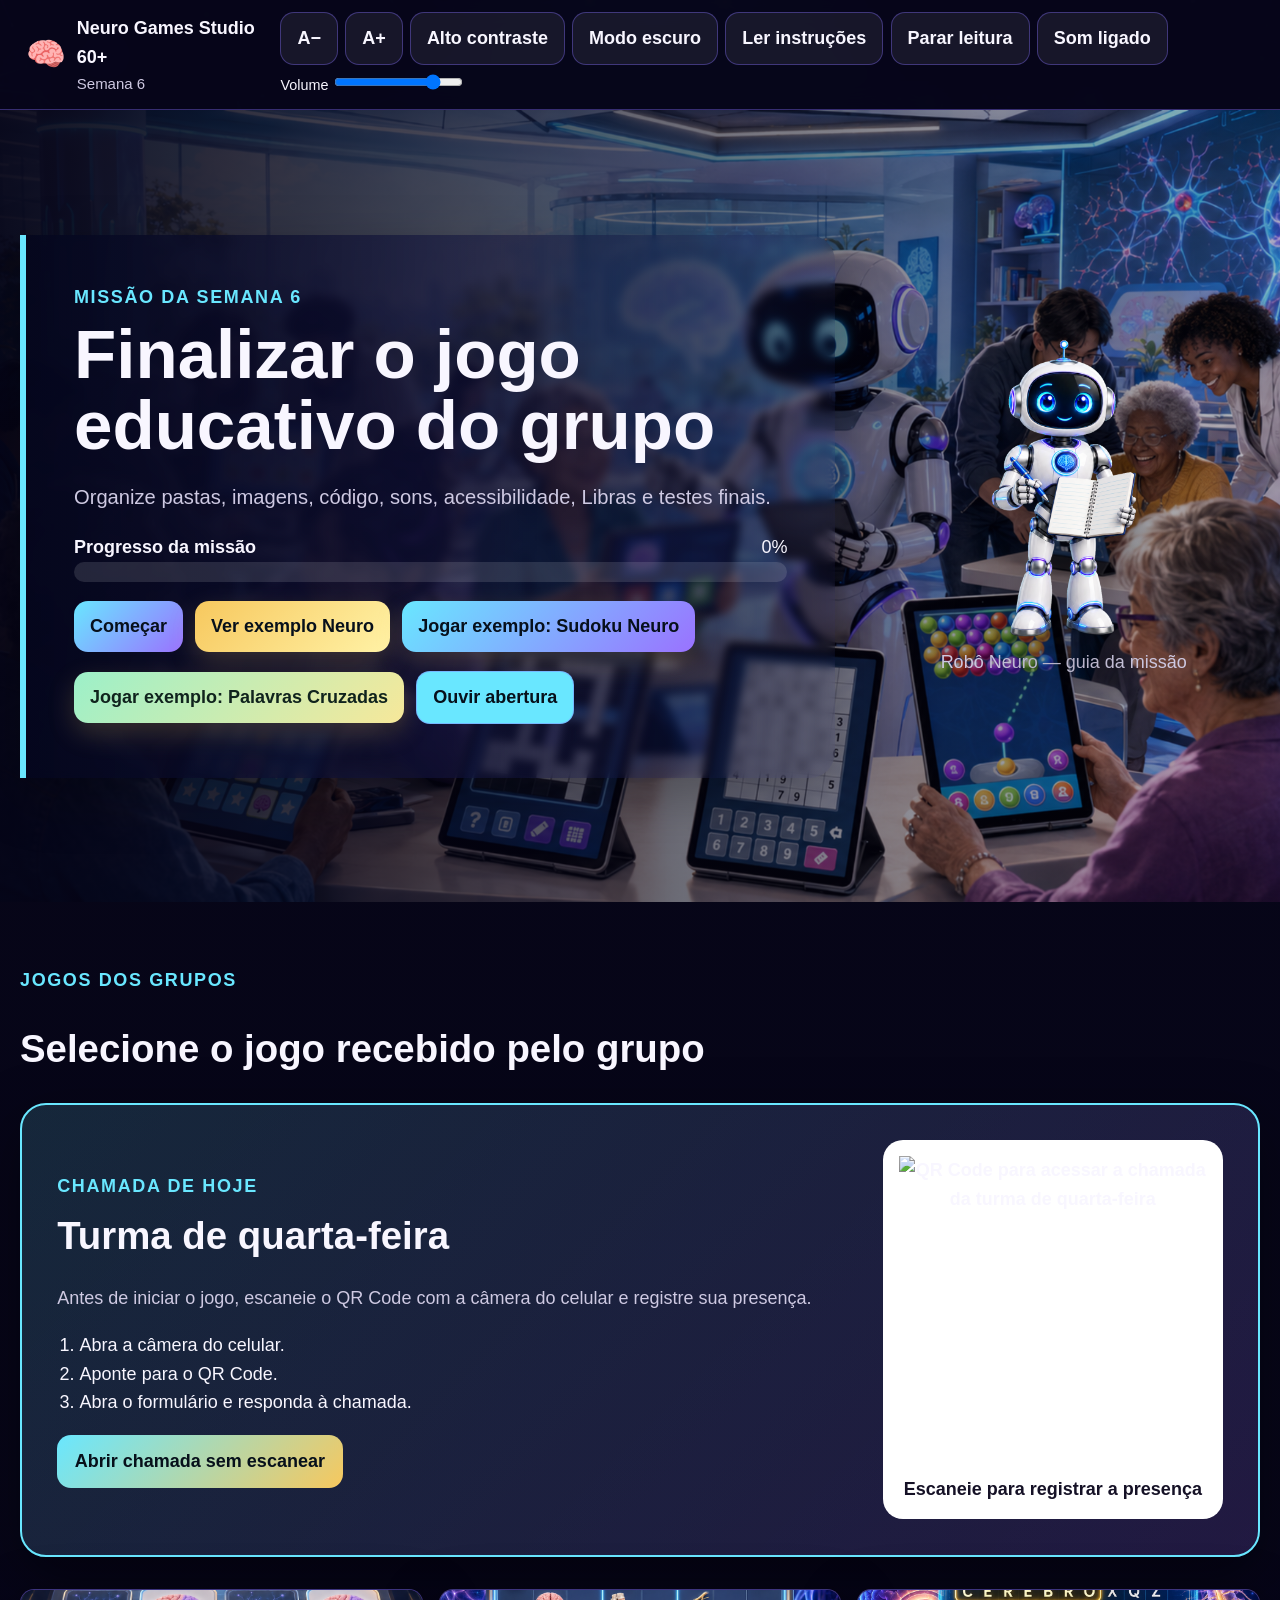
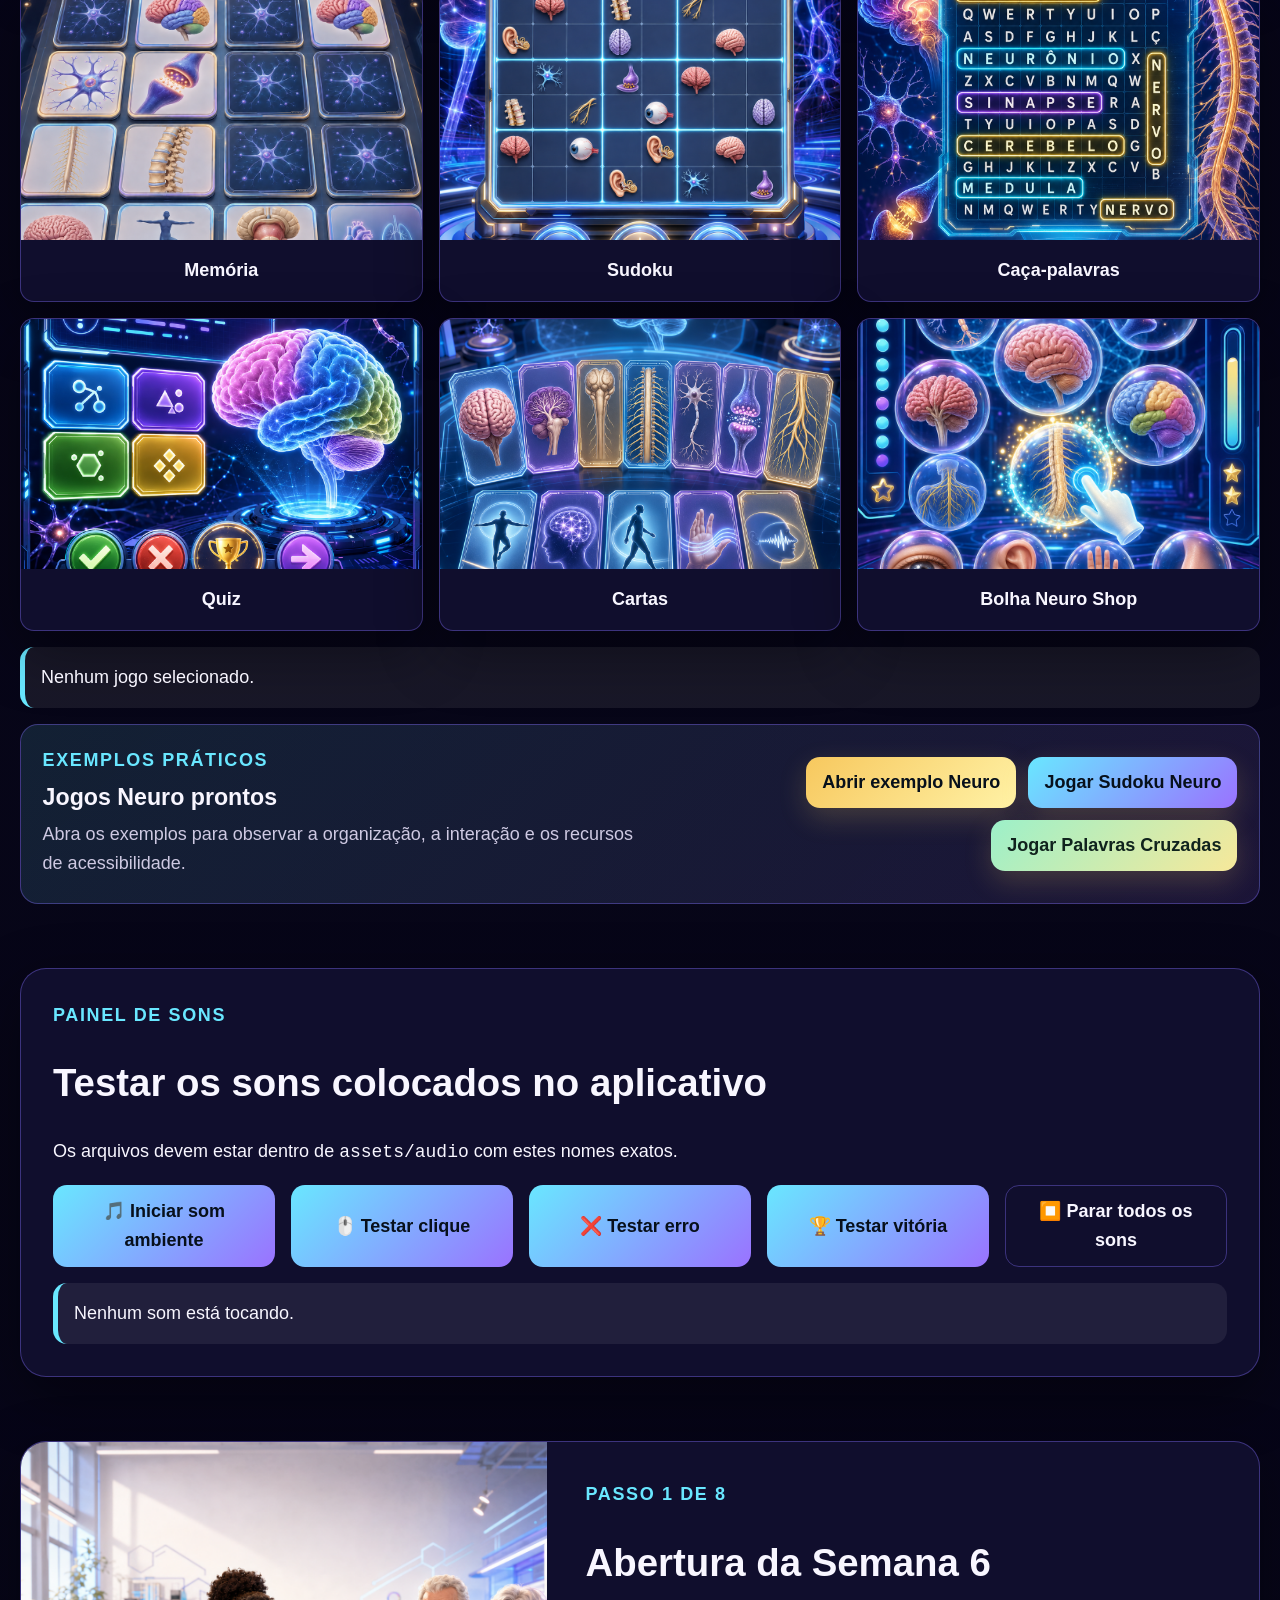
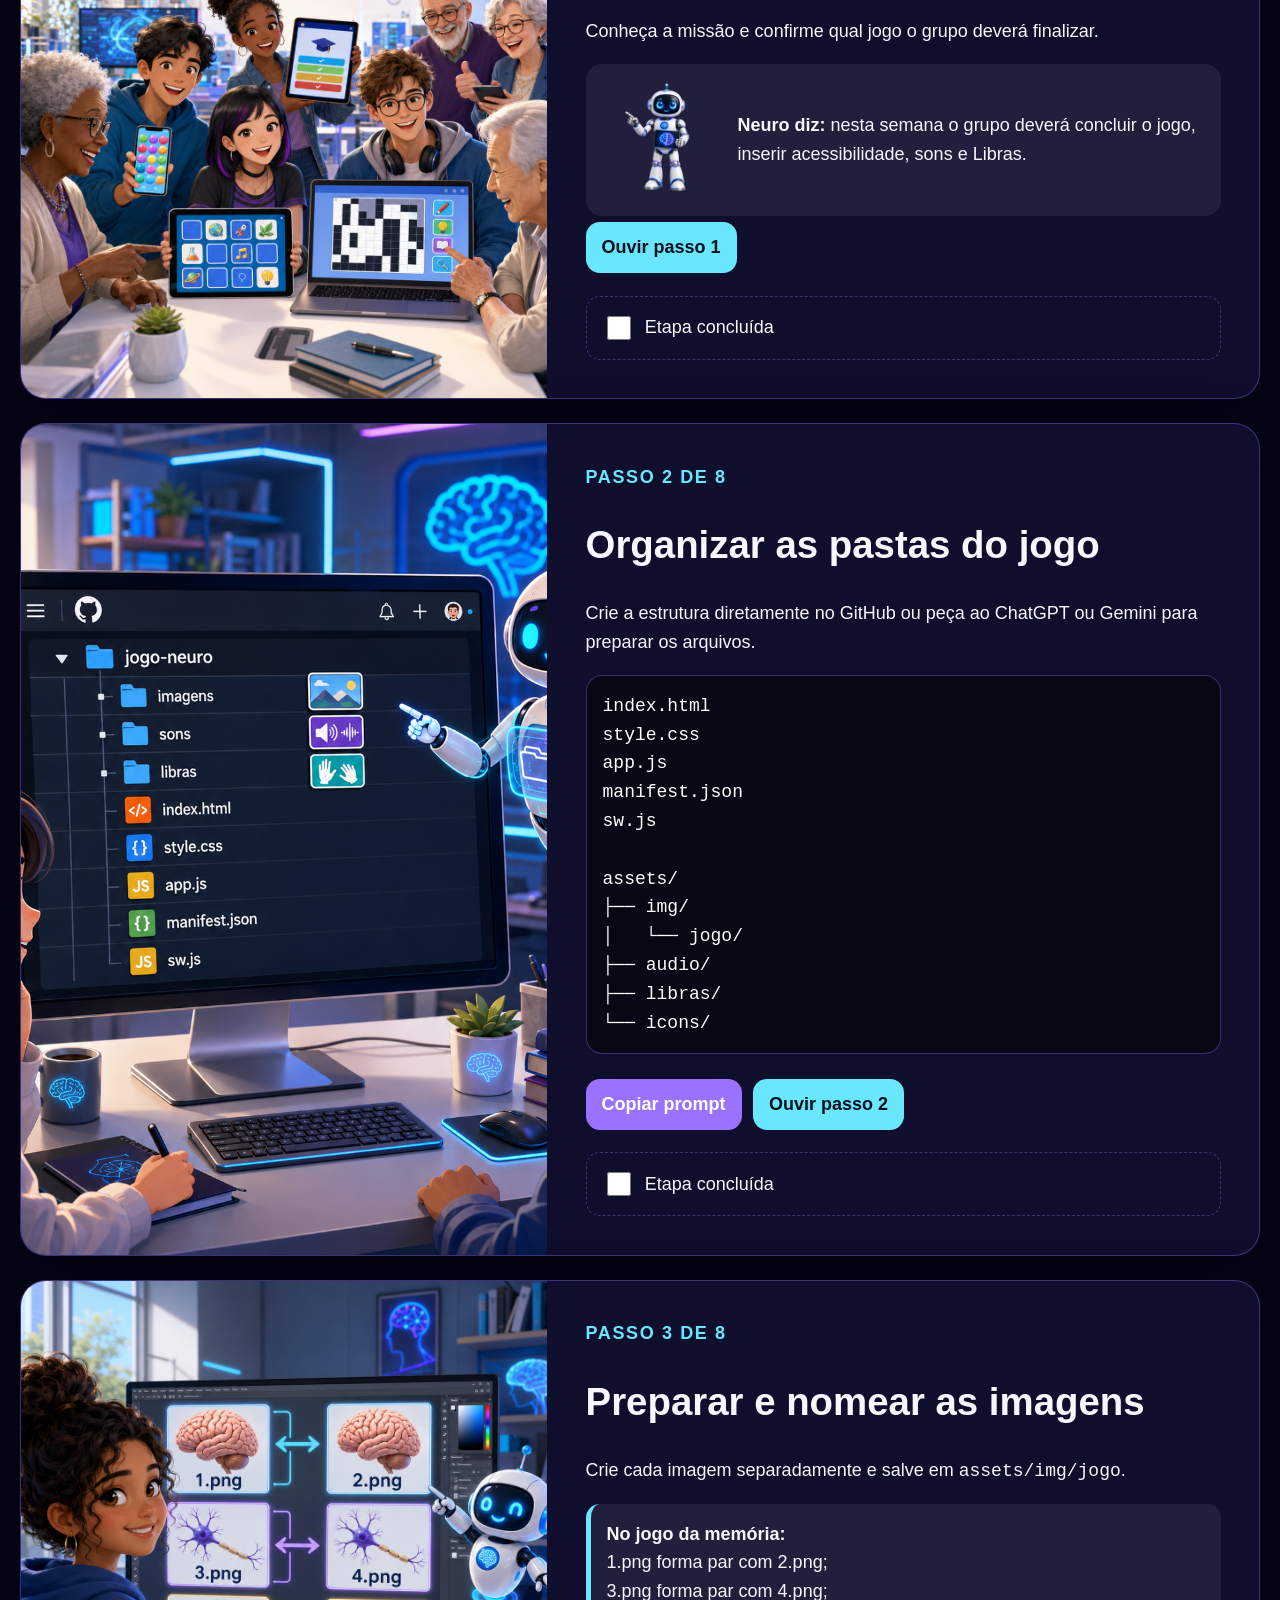
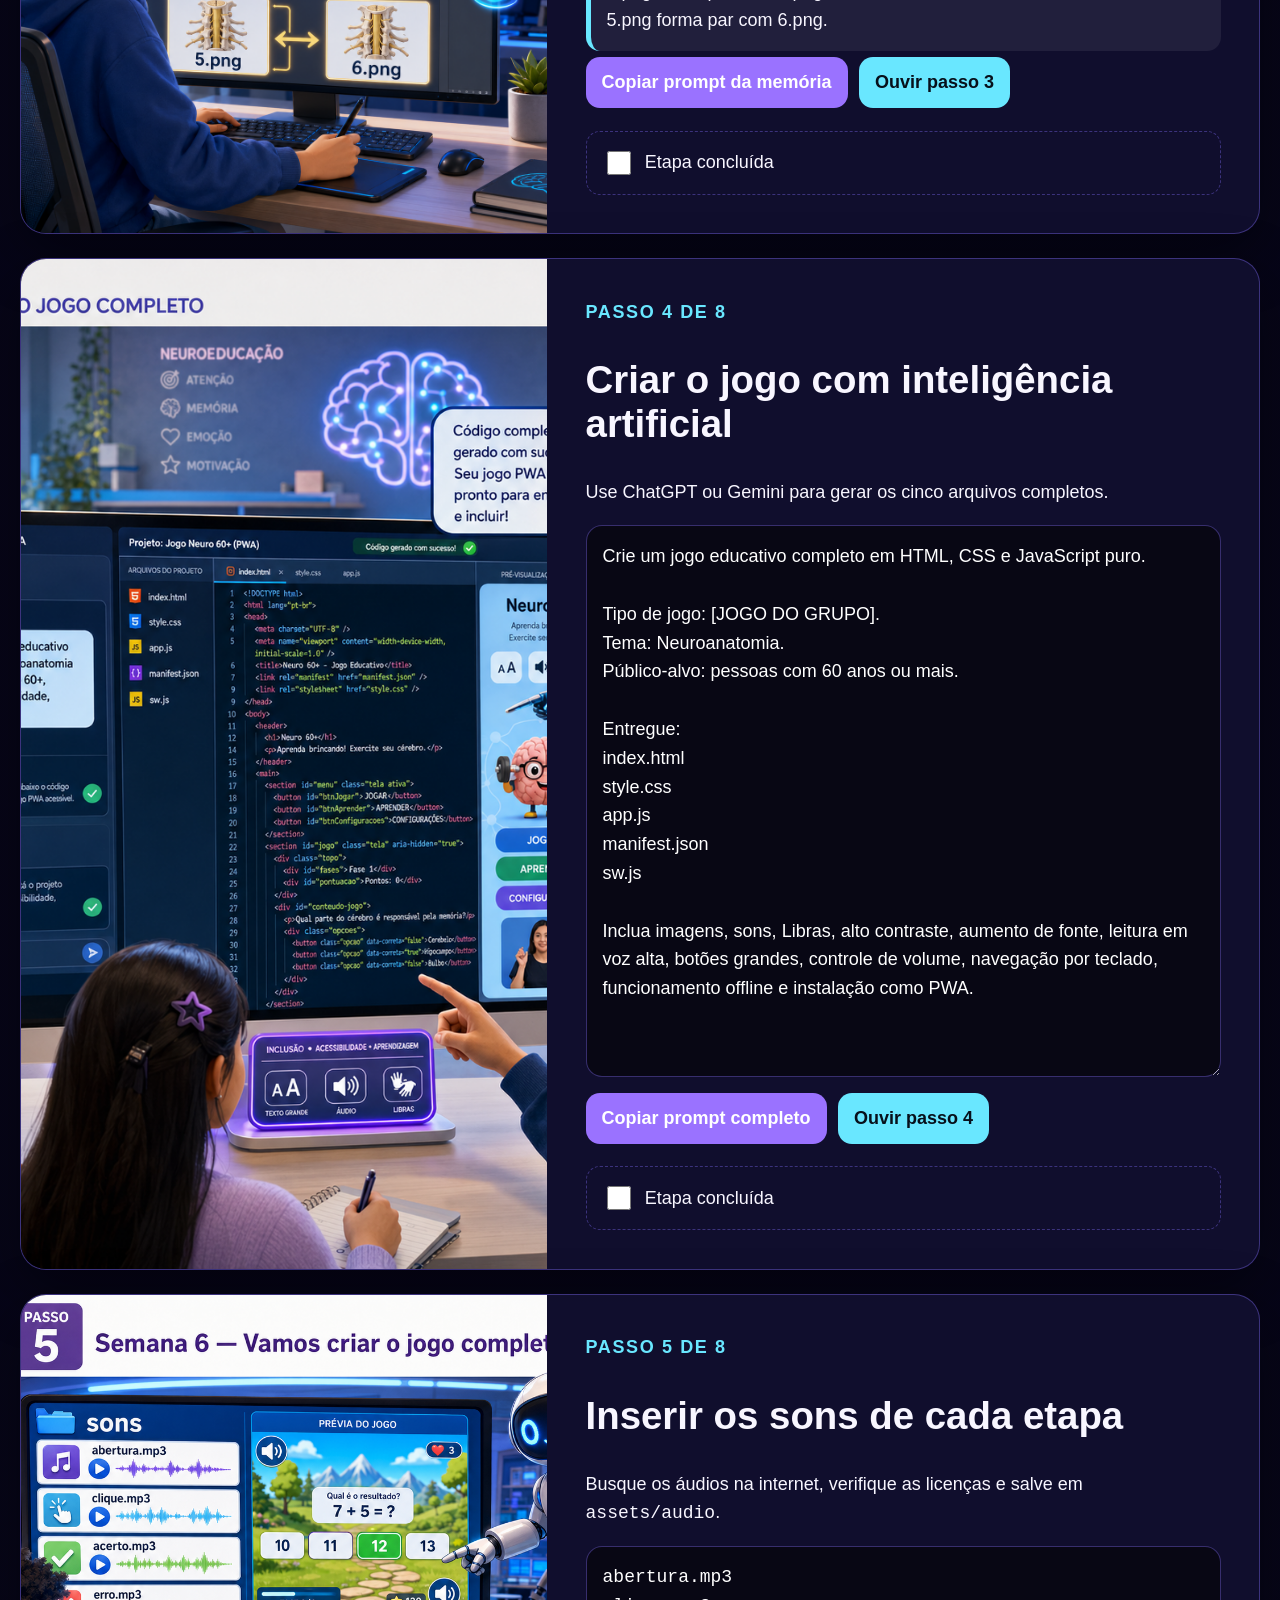
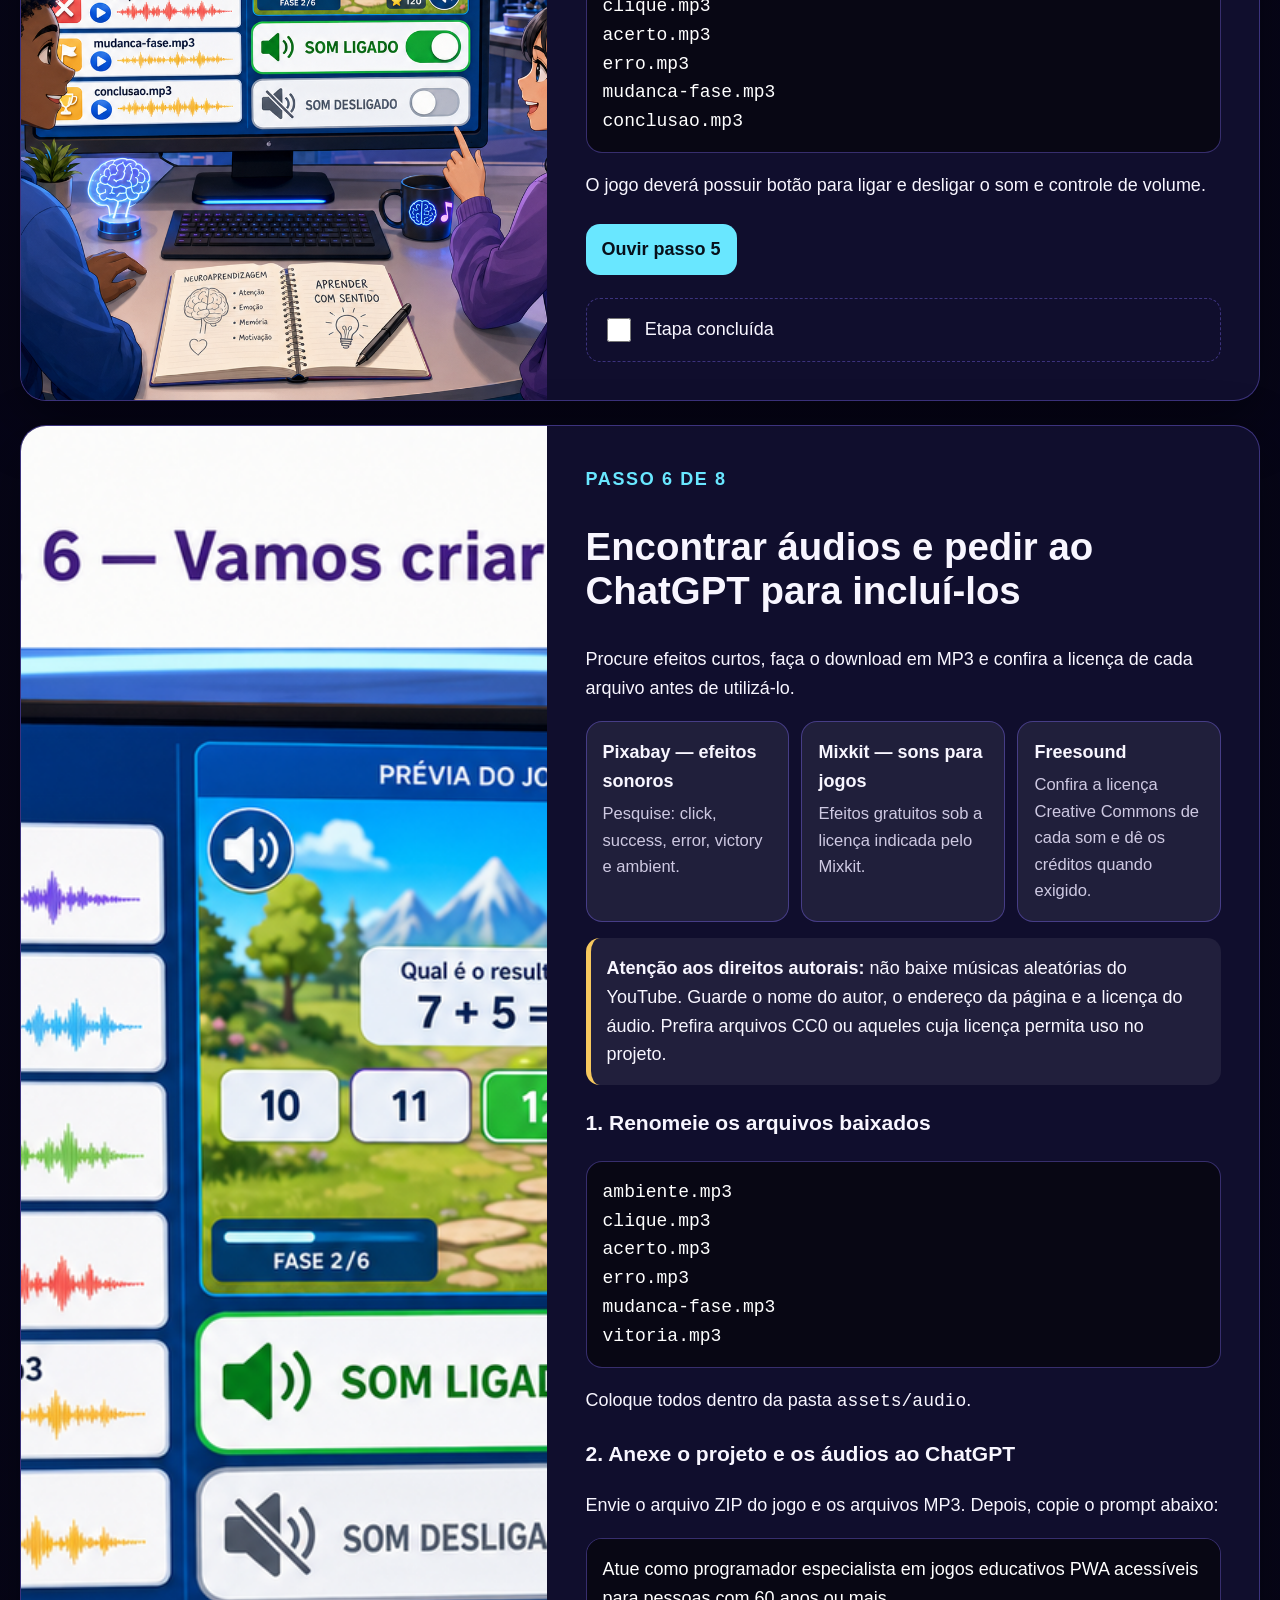
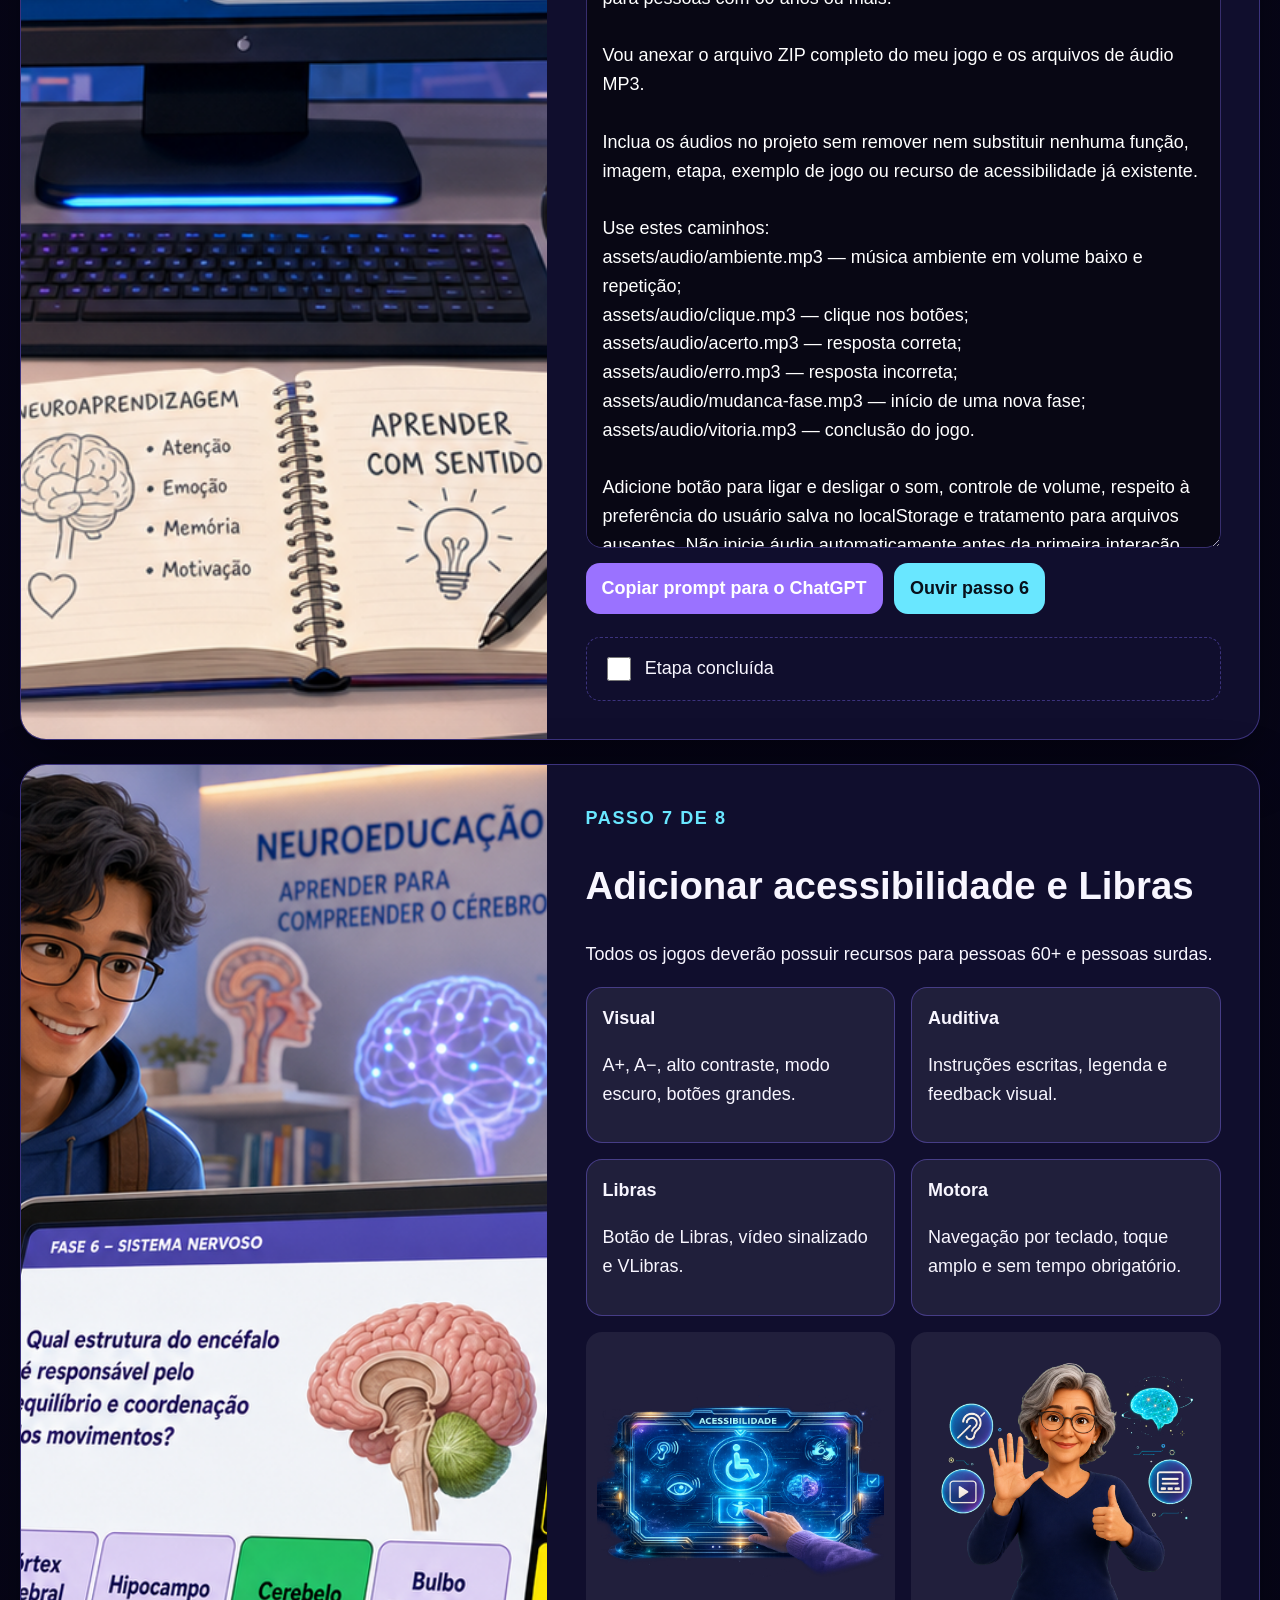
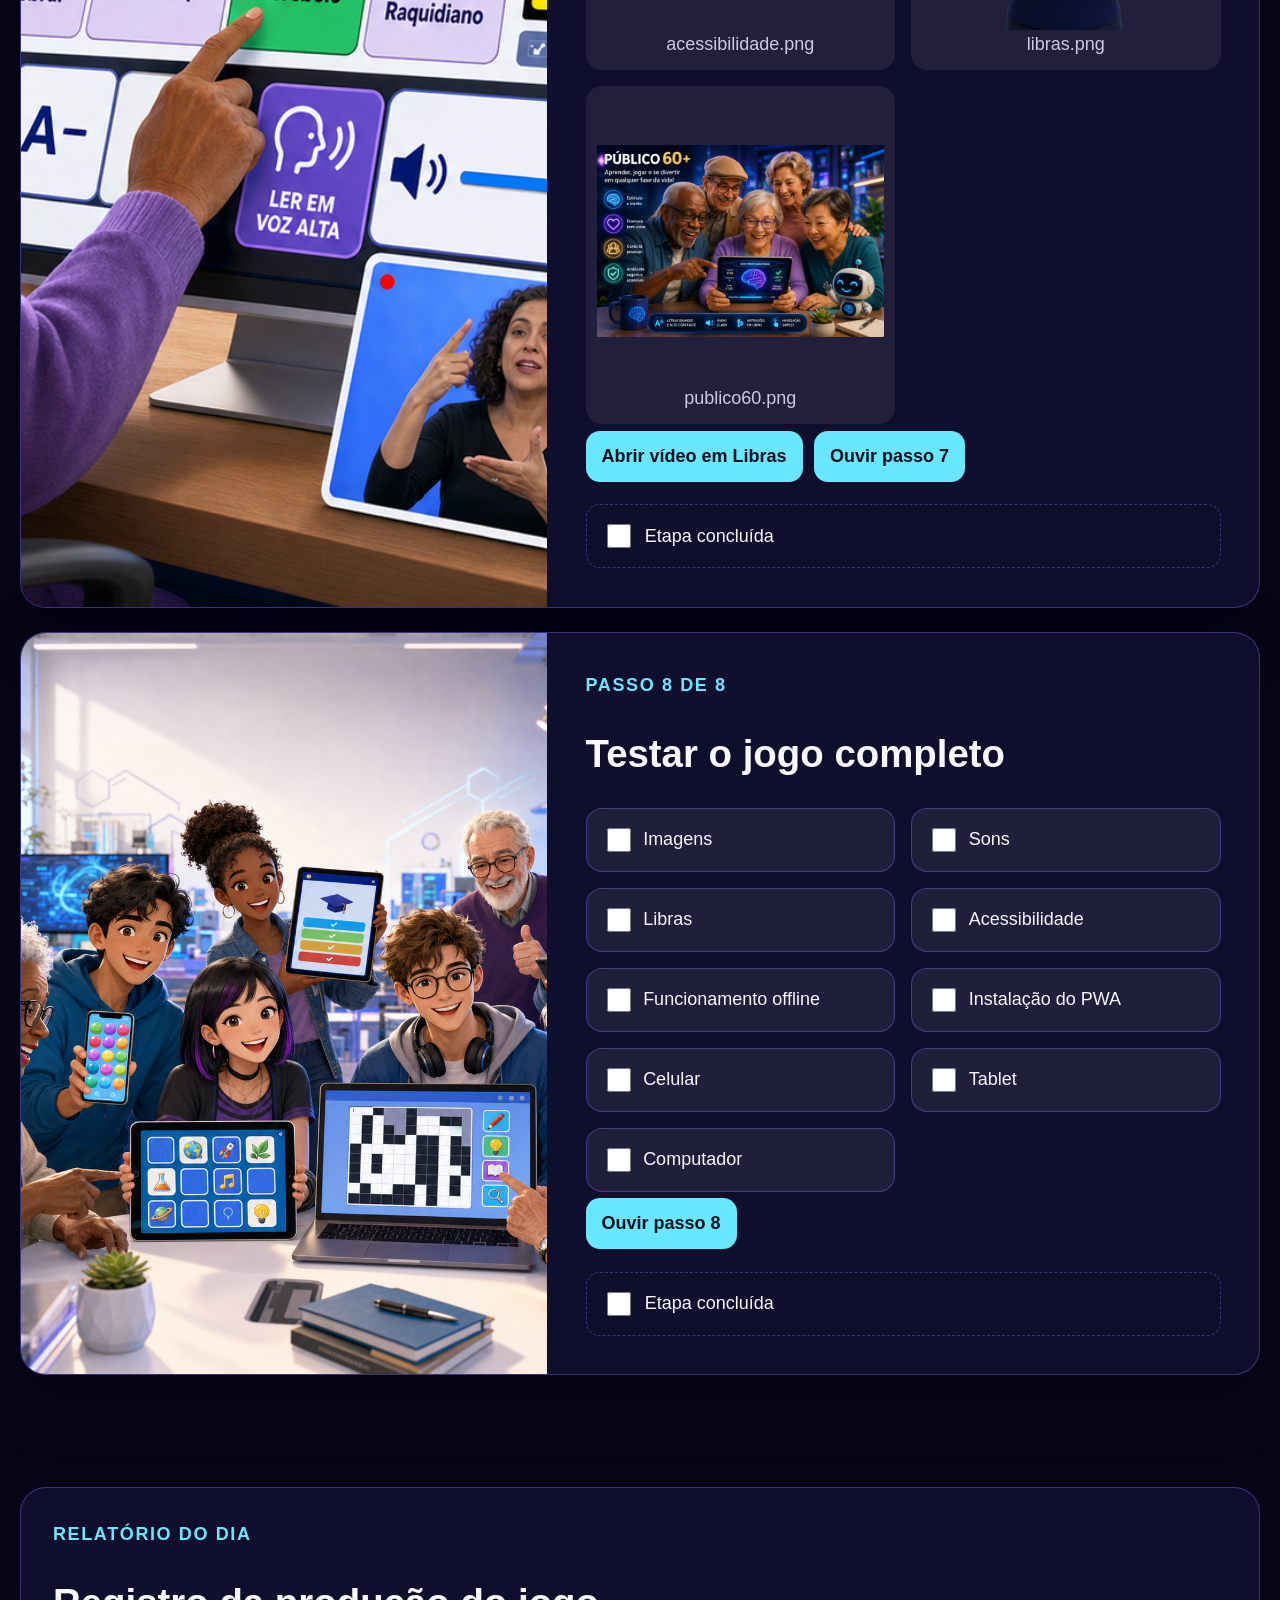
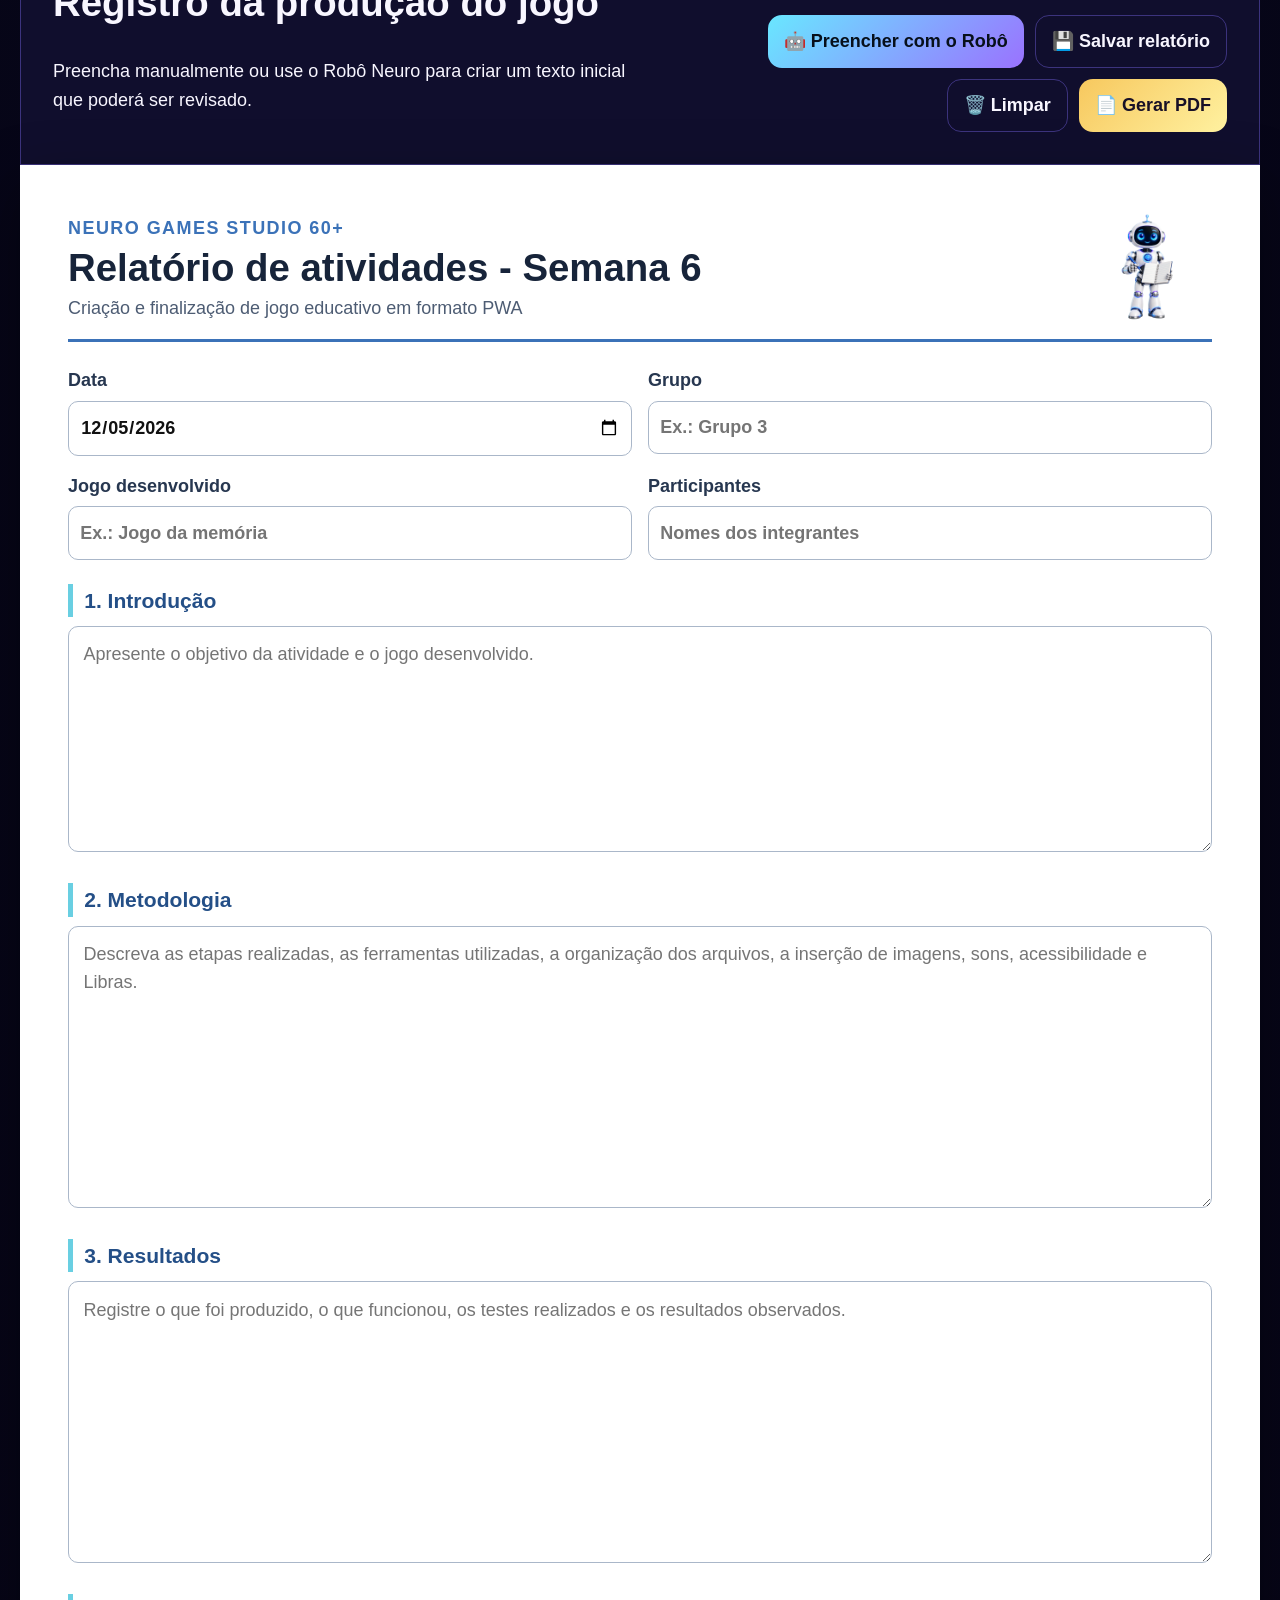
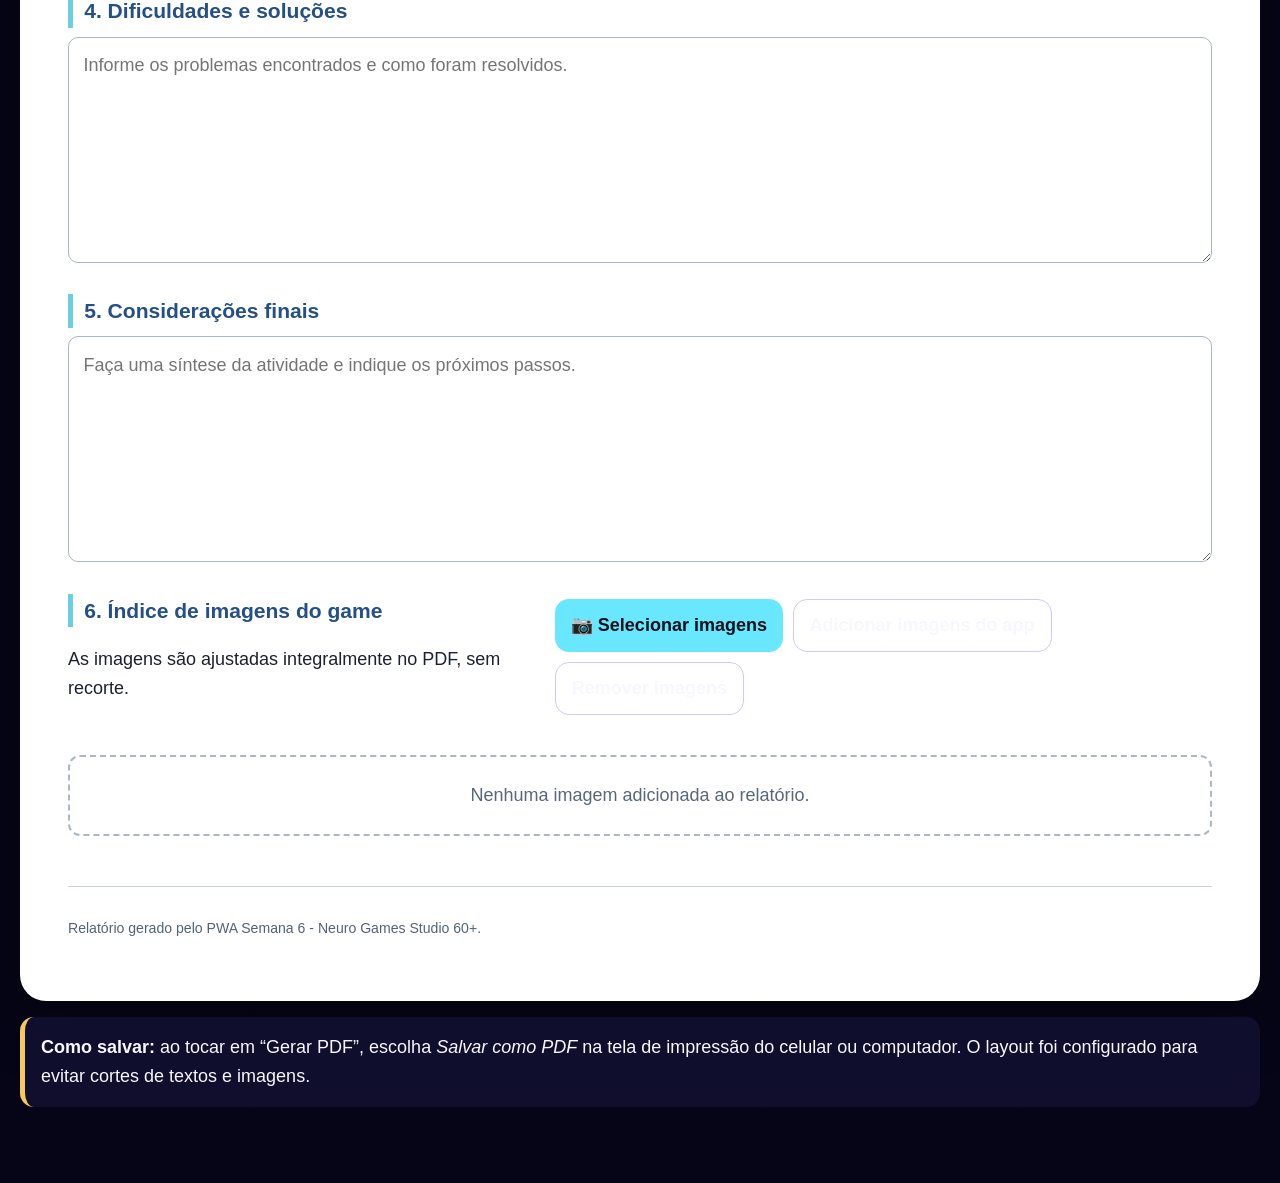
==== commit 9154dbd1: "Add files via upload" ====
--- a/index.html
+++ b/index.html
@@ -99,7 +99,7 @@
       <aside class="attendance-card" aria-labelledby="attendanceTitle">
         <div class="attendance-copy">
           <span class="tag">CHAMADA DE HOJE</span>
-          <h3 id="attendanceTitle">Turma de terça-feira</h3>
+          <h3 id="attendanceTitle">Turma de quarta-feira</h3>
           <p>Antes de iniciar o jogo, escaneie o QR Code com a câmera do celular e registre sua presença.</p>
           <ol>
             <li>Abra a câmera do celular.</li>
@@ -107,19 +107,19 @@
             <li>Abra o formulário e responda à chamada.</li>
           </ol>
           <a class="attendance-button"
-             href="https://forms.gle/o9KSqSdUc5D6g3ZZ6"
+             href="https://forms.gle/wWcLwwWqhAiKG2QW7"
              target="_blank"
              rel="noopener noreferrer">
             Abrir chamada sem escanear
           </a>
         </div>
         <a class="qr-link"
-           href="https://forms.gle/o9KSqSdUc5D6g3ZZ6"
+           href="https://forms.gle/wWcLwwWqhAiKG2QW7"
            target="_blank"
            rel="noopener noreferrer"
-           aria-label="Abrir o formulário da chamada de terça-feira">
-          <img src="assets/img/qr-chamada-terca.png"
-               alt="QR Code para acessar a chamada da turma de terça-feira"
+           aria-label="Abrir o formulário da chamada de quarta-feira">
+          <img src="assets/img/qr-chamada-quarta.png"
+               alt="QR Code para acessar a chamada da turma de quarta-feira"
                width="1600"
                height="1600">
           <span>Escaneie para registrar a presença</span>
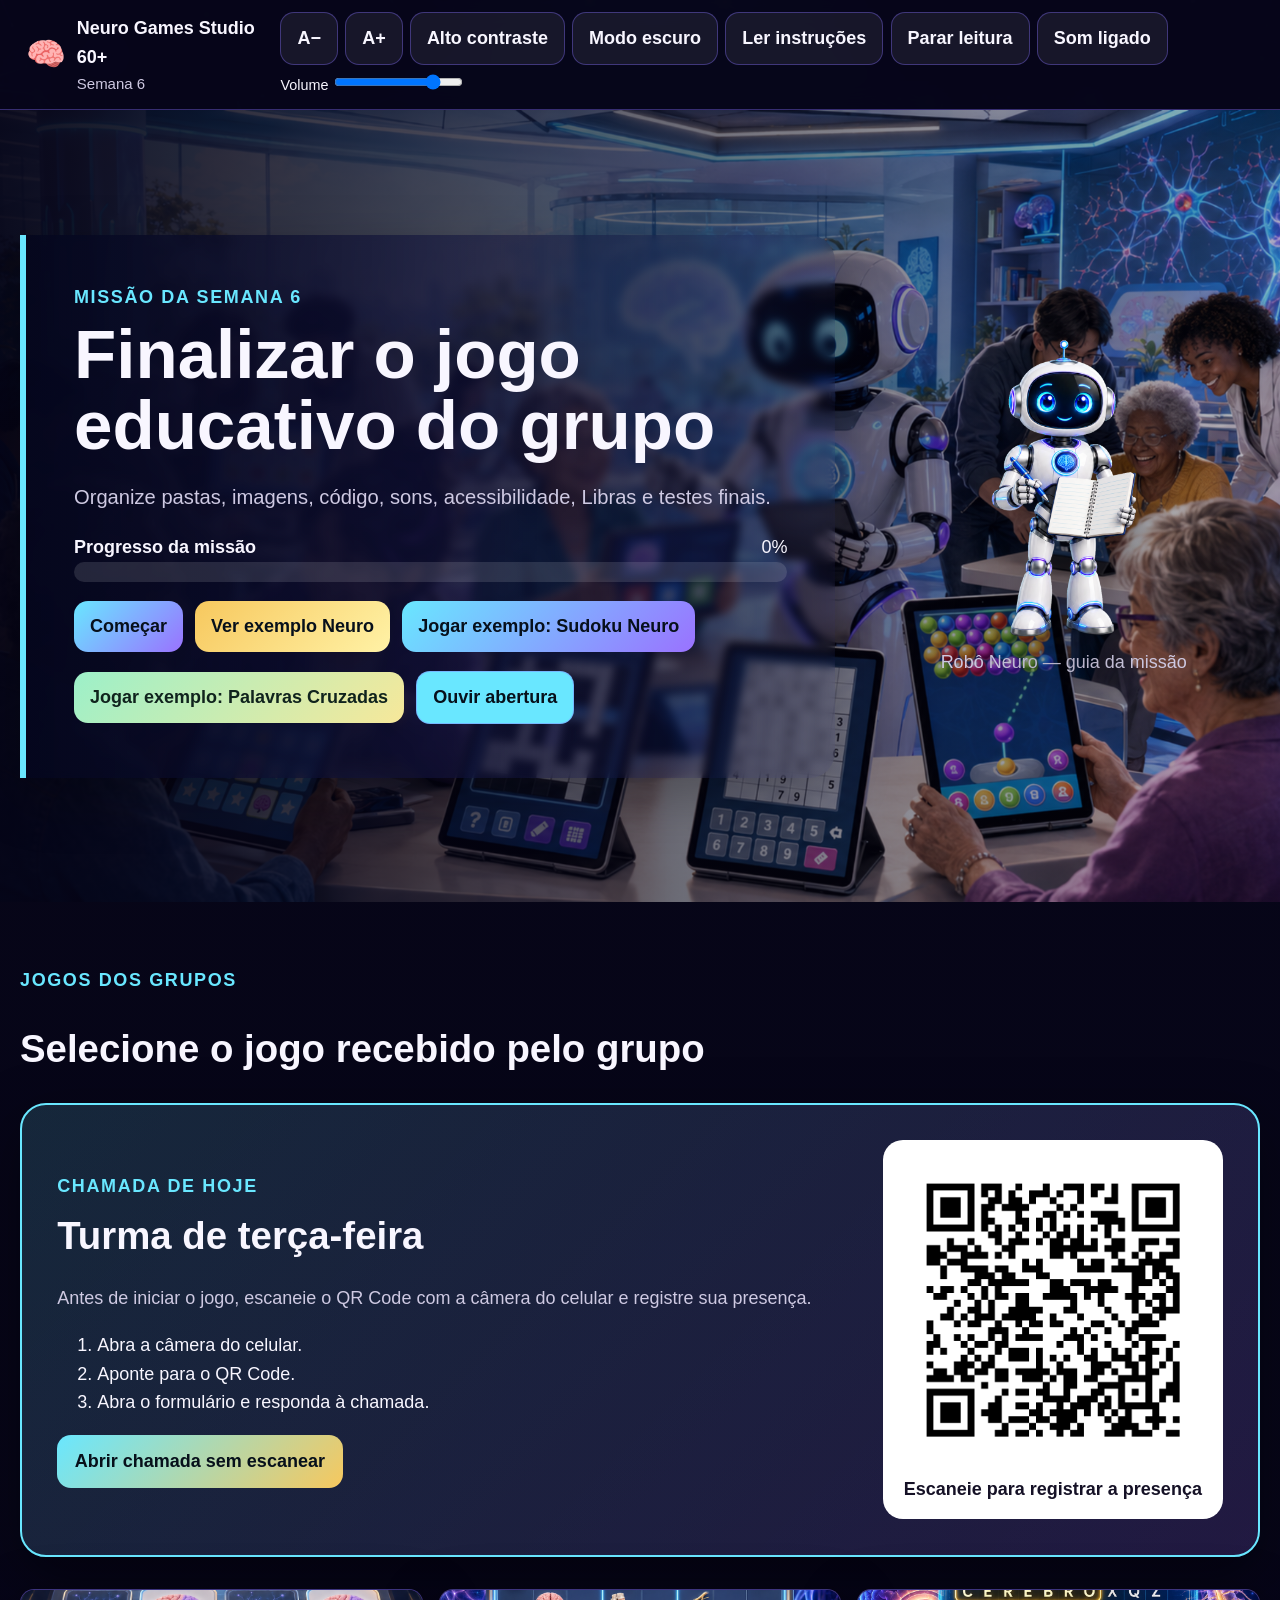
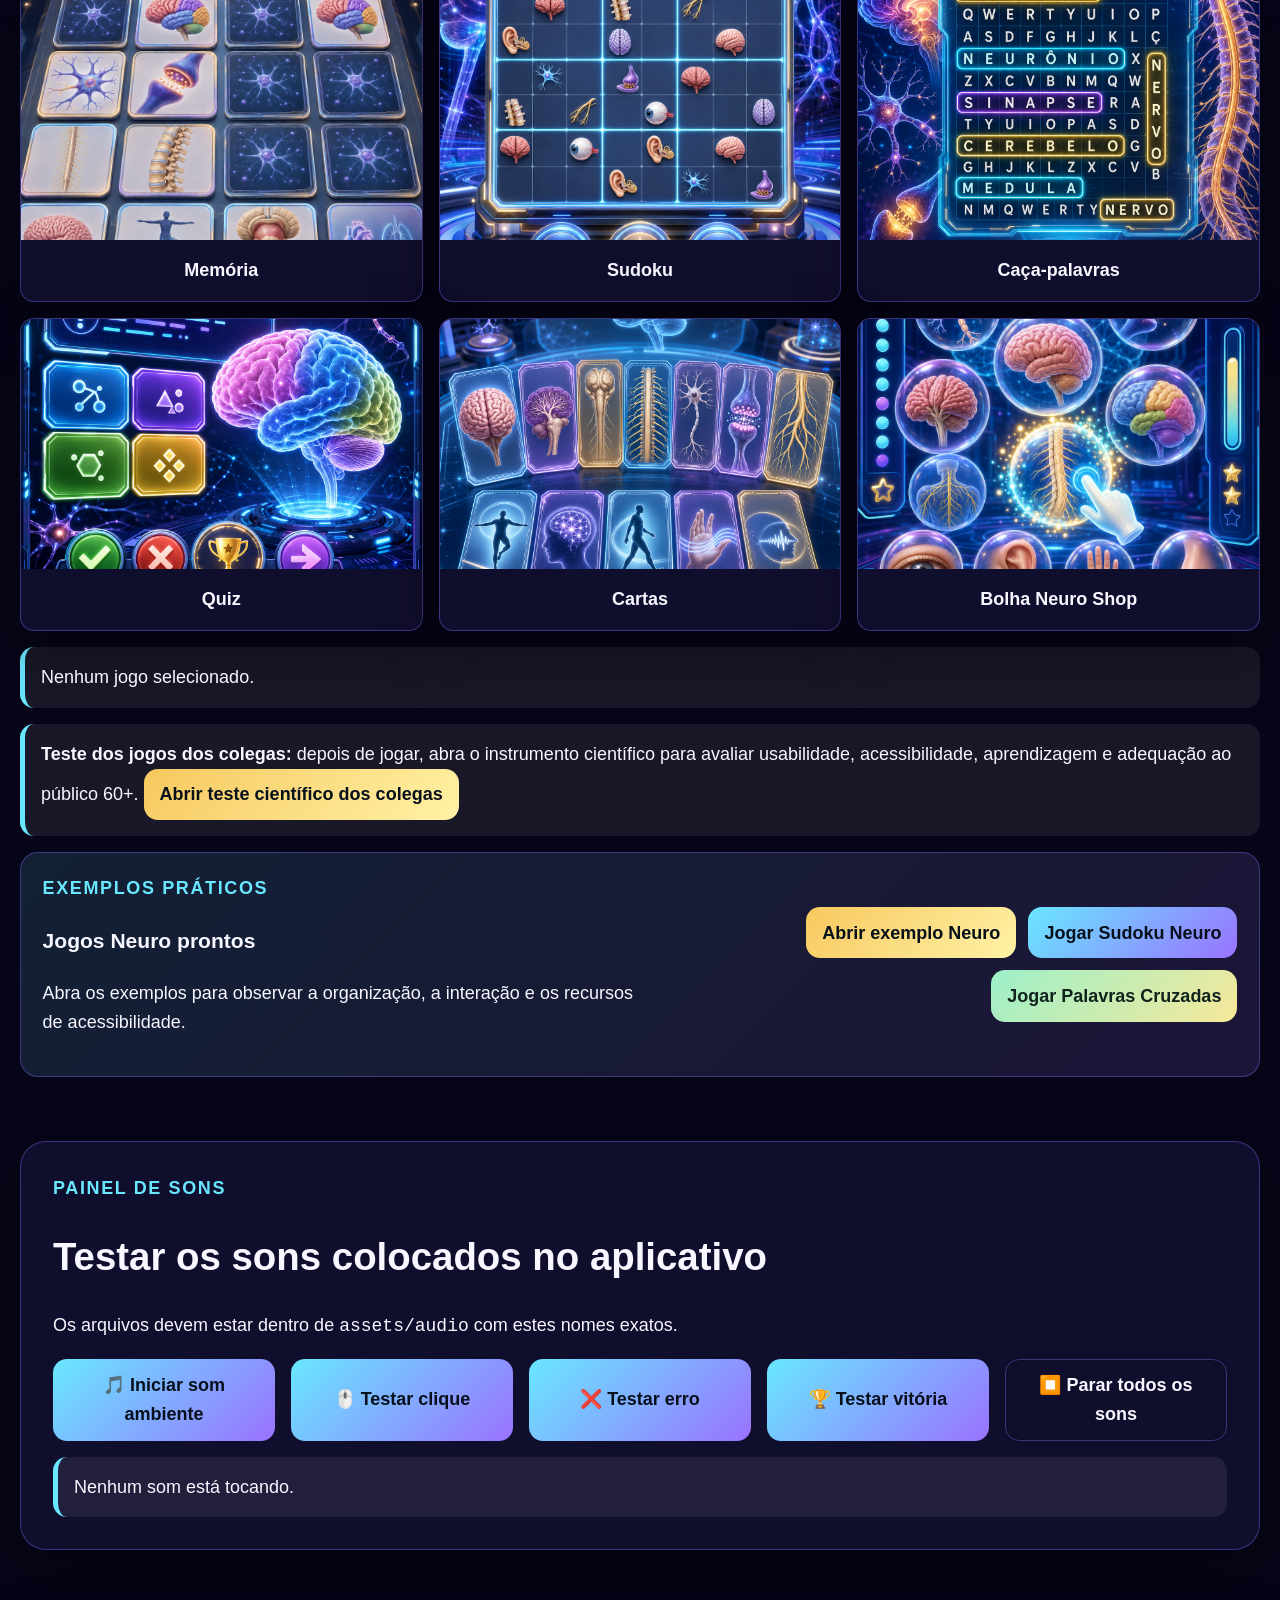
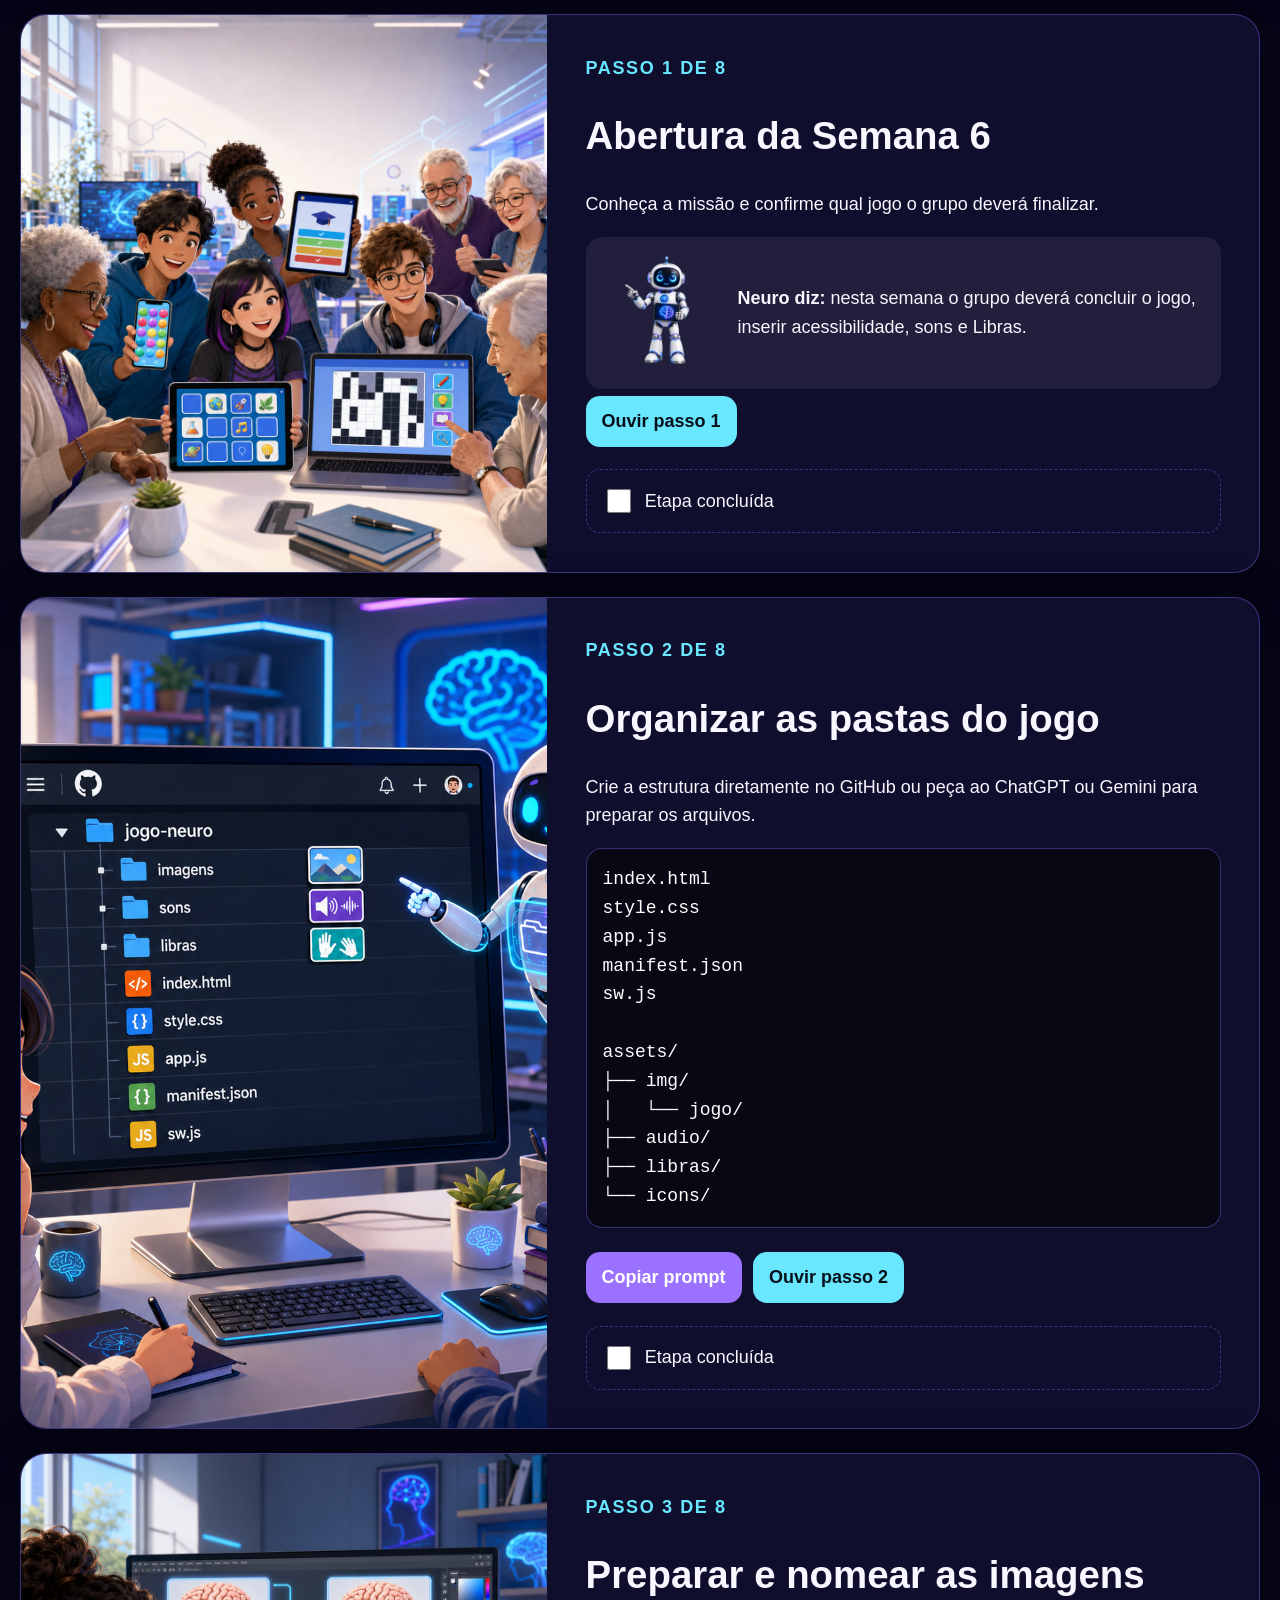
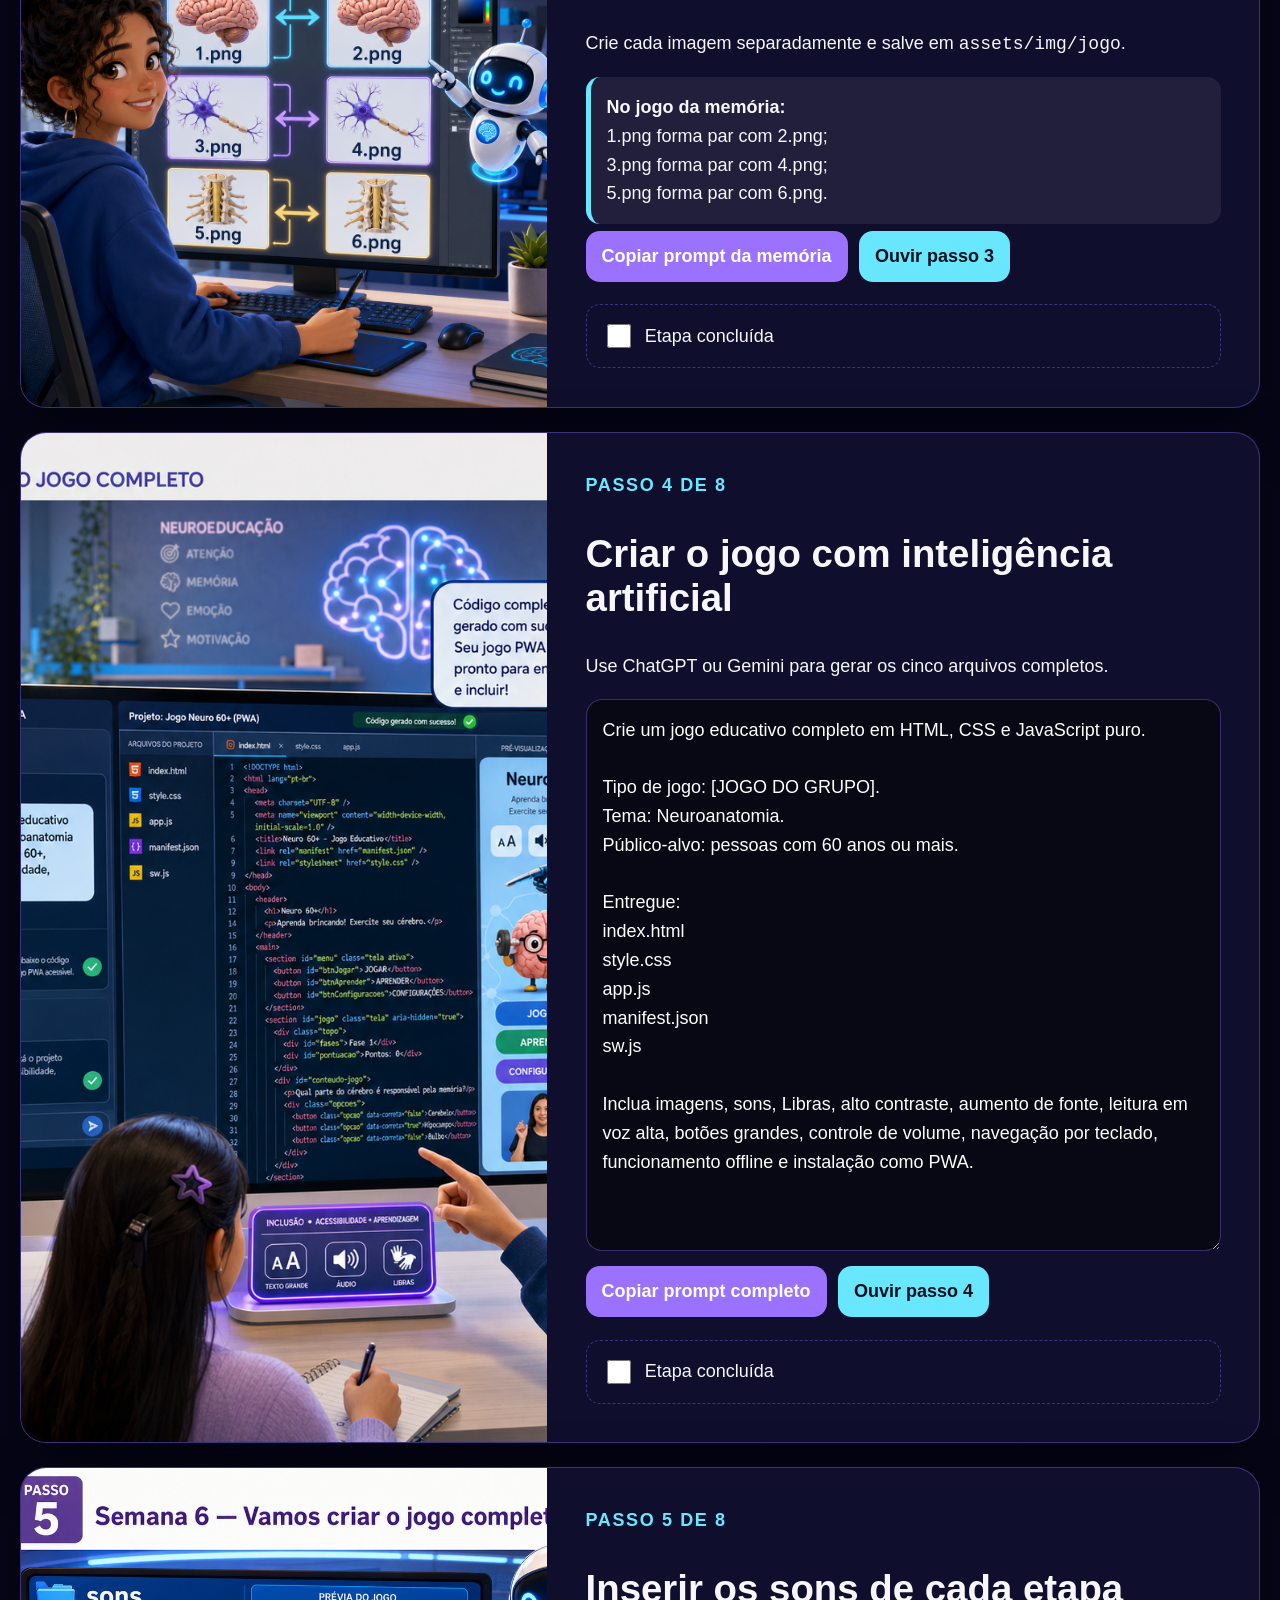
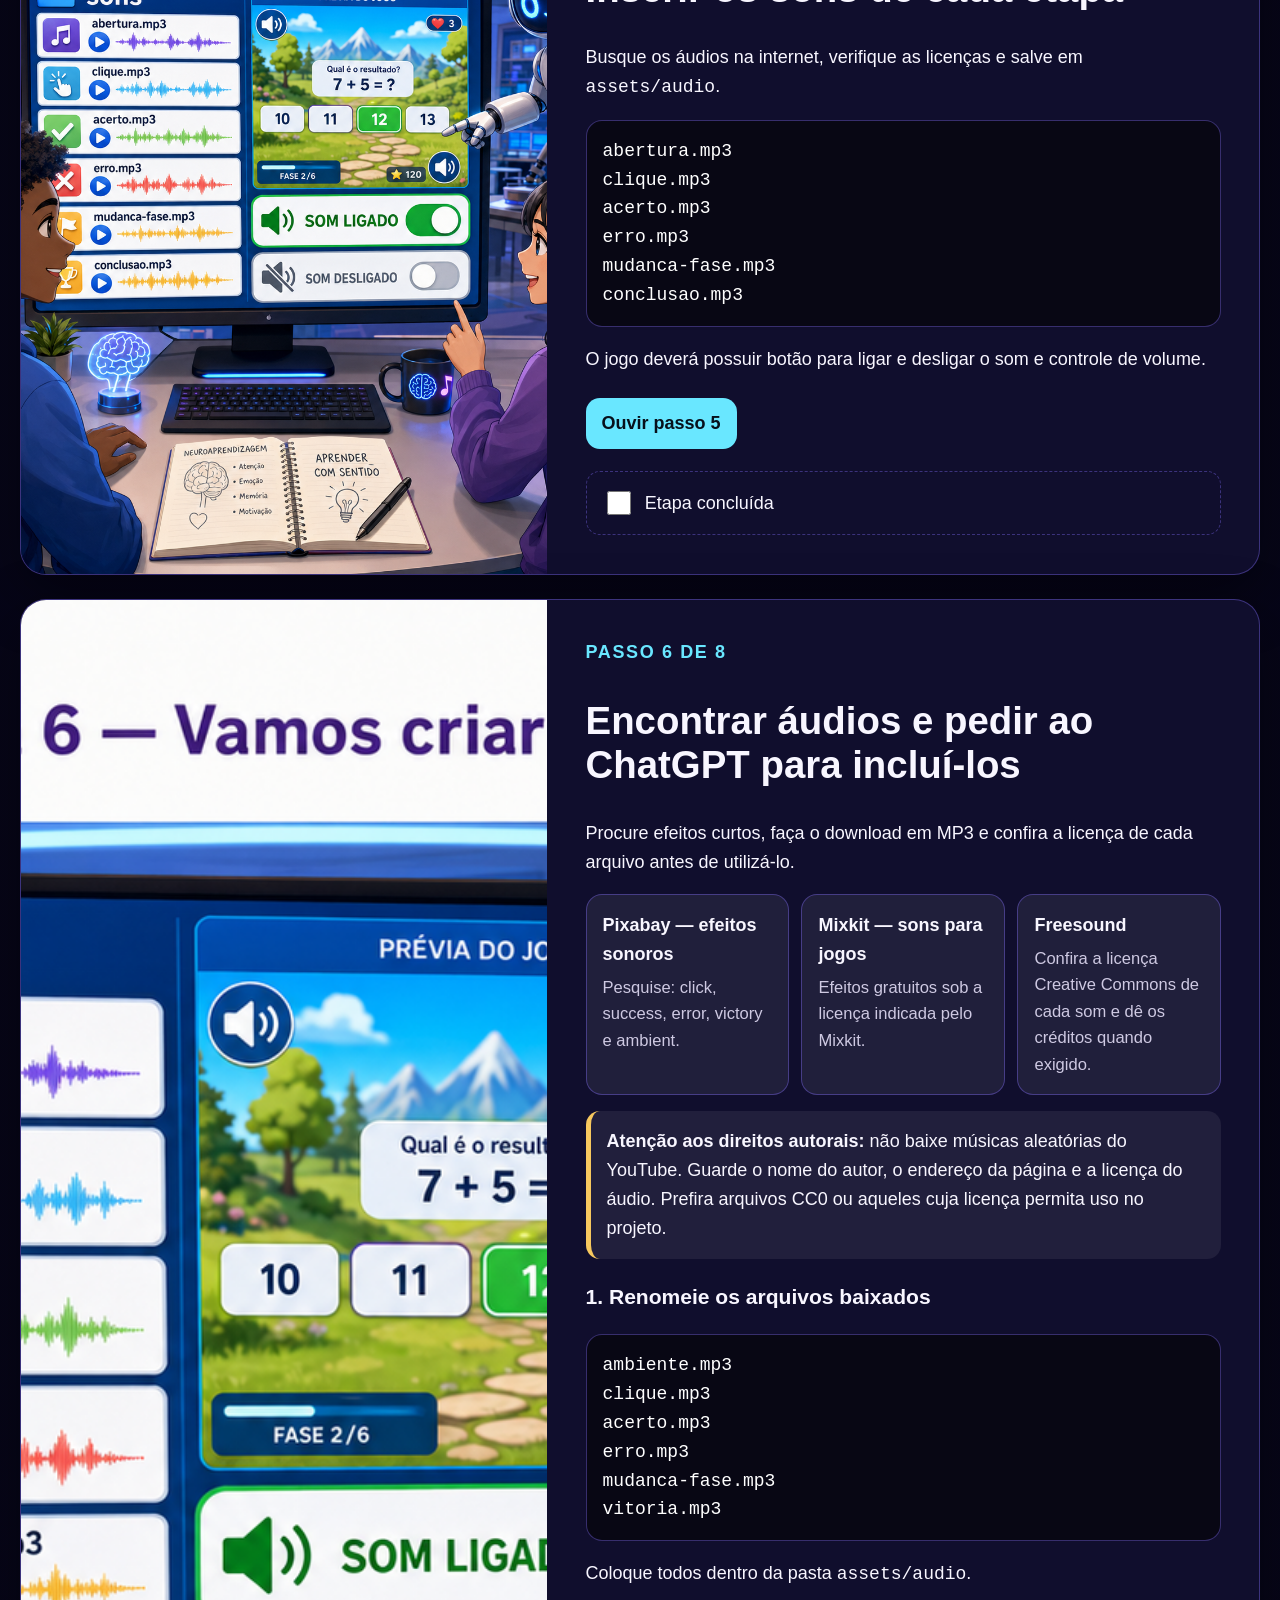
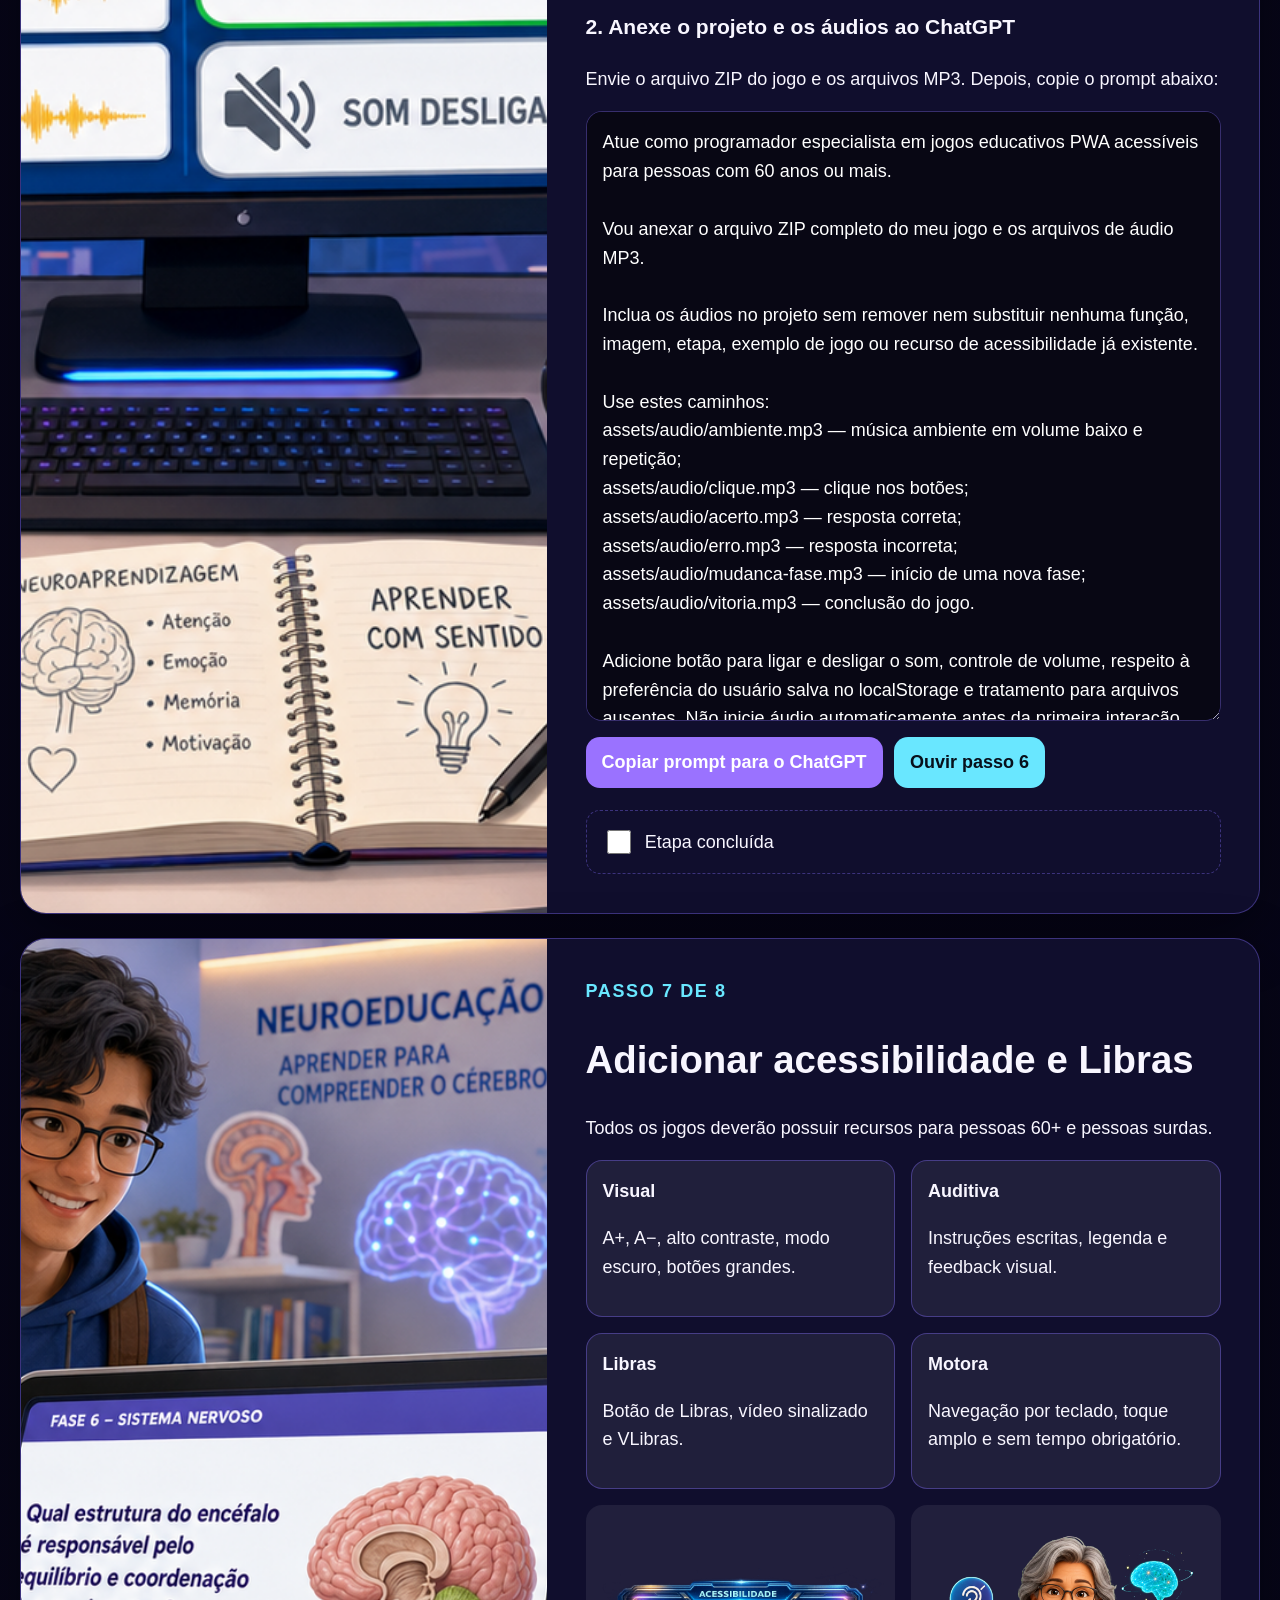
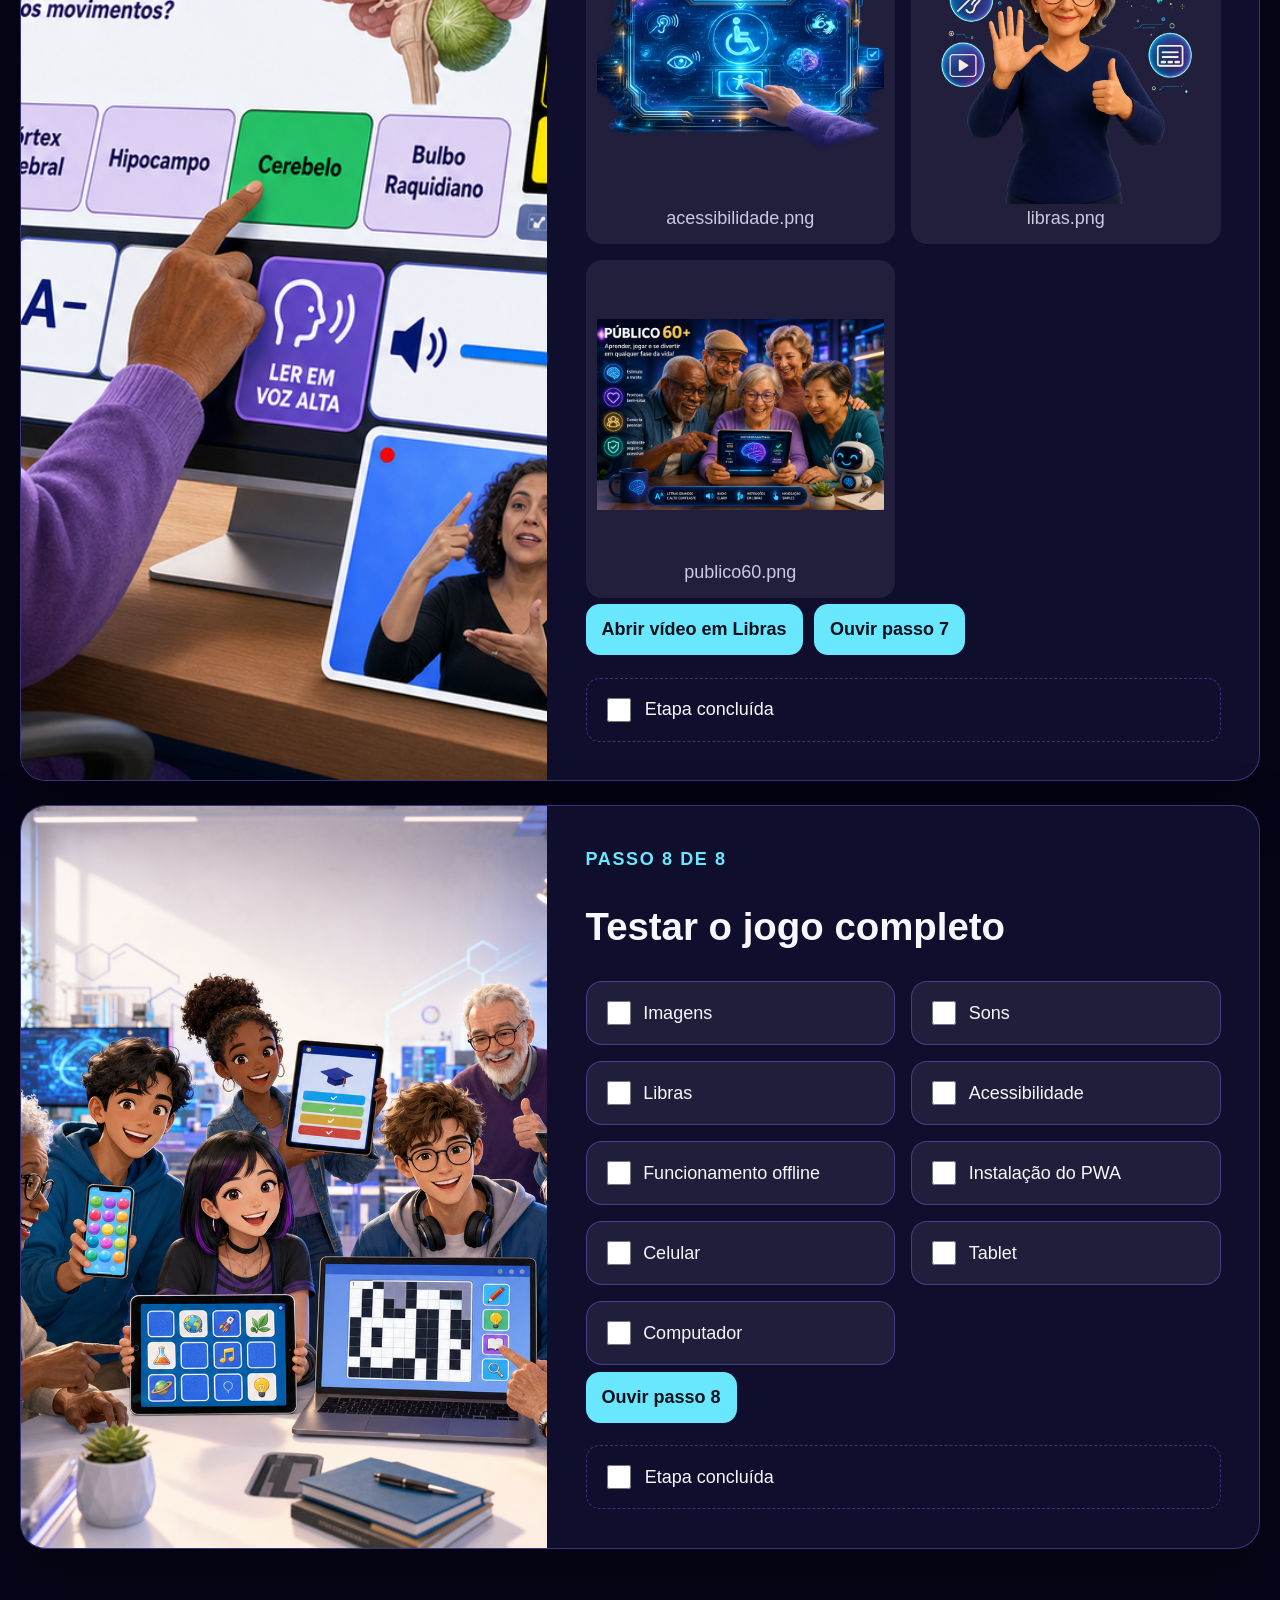
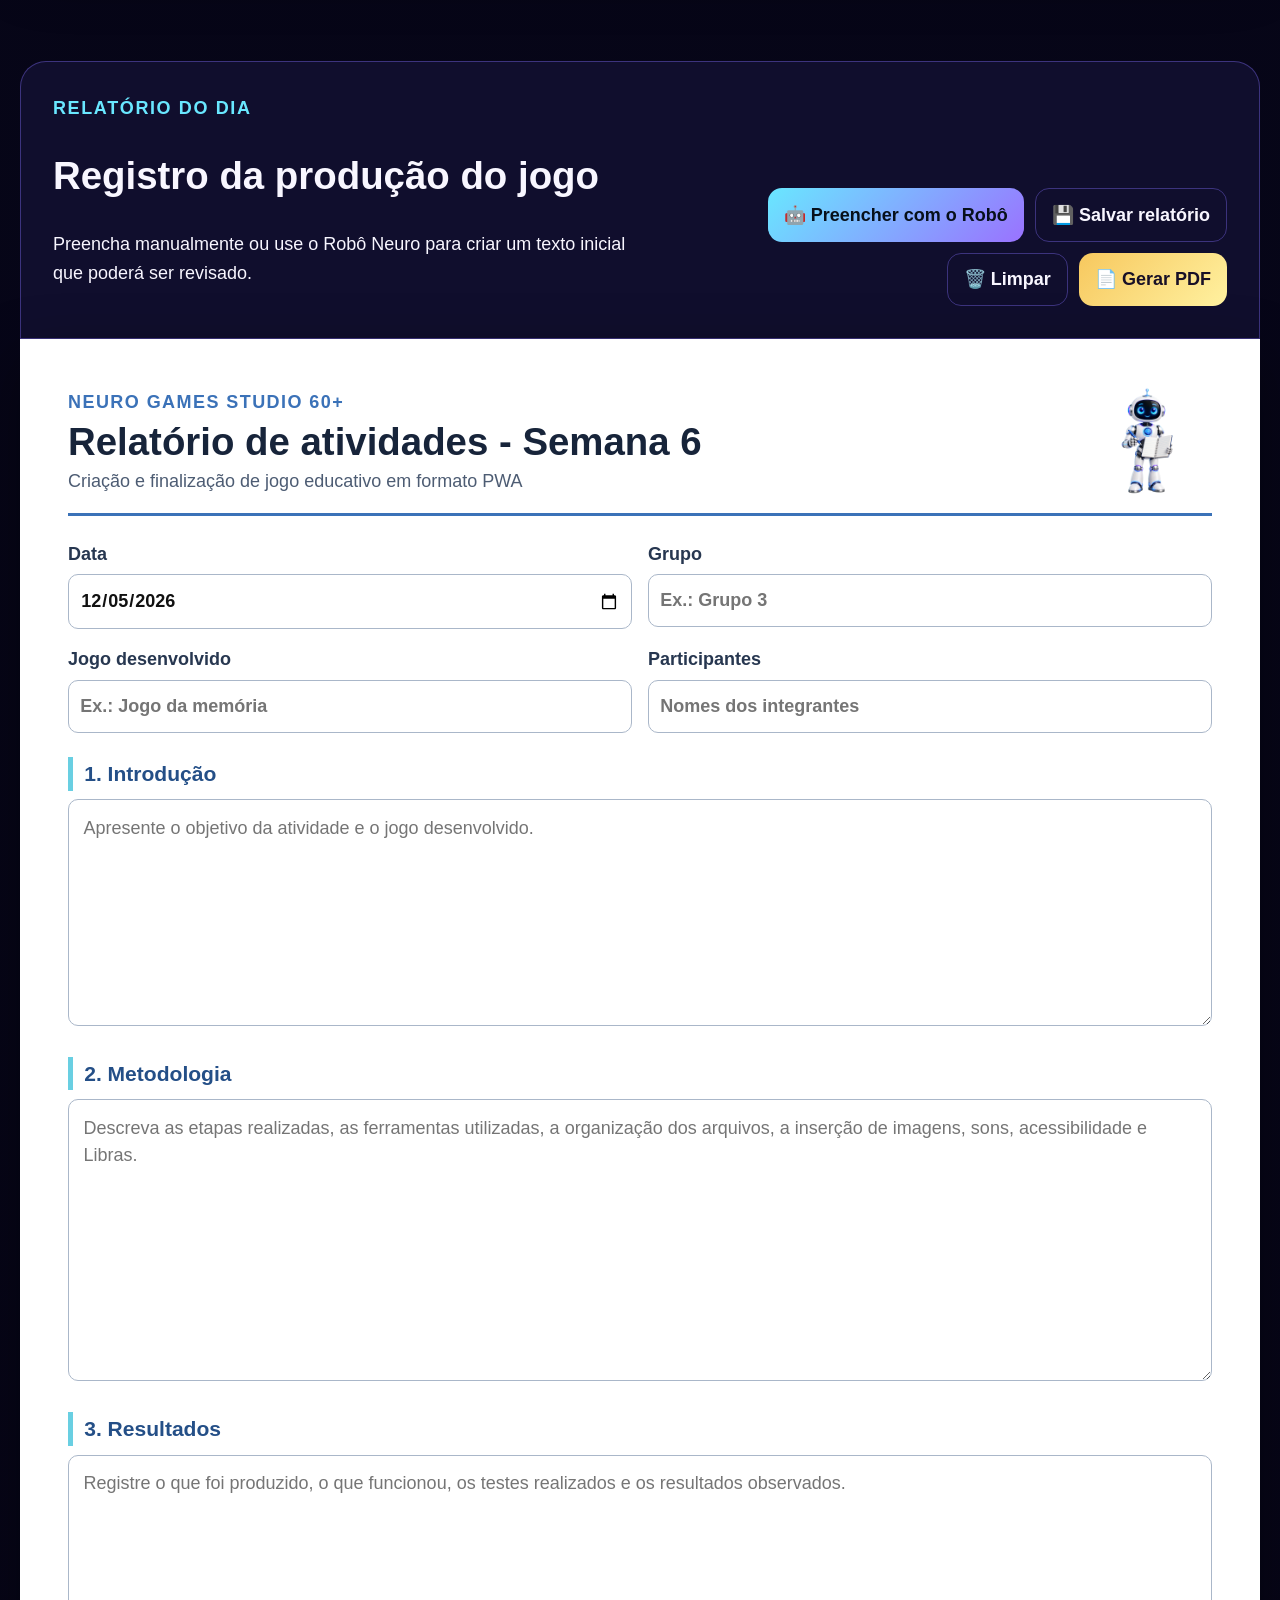
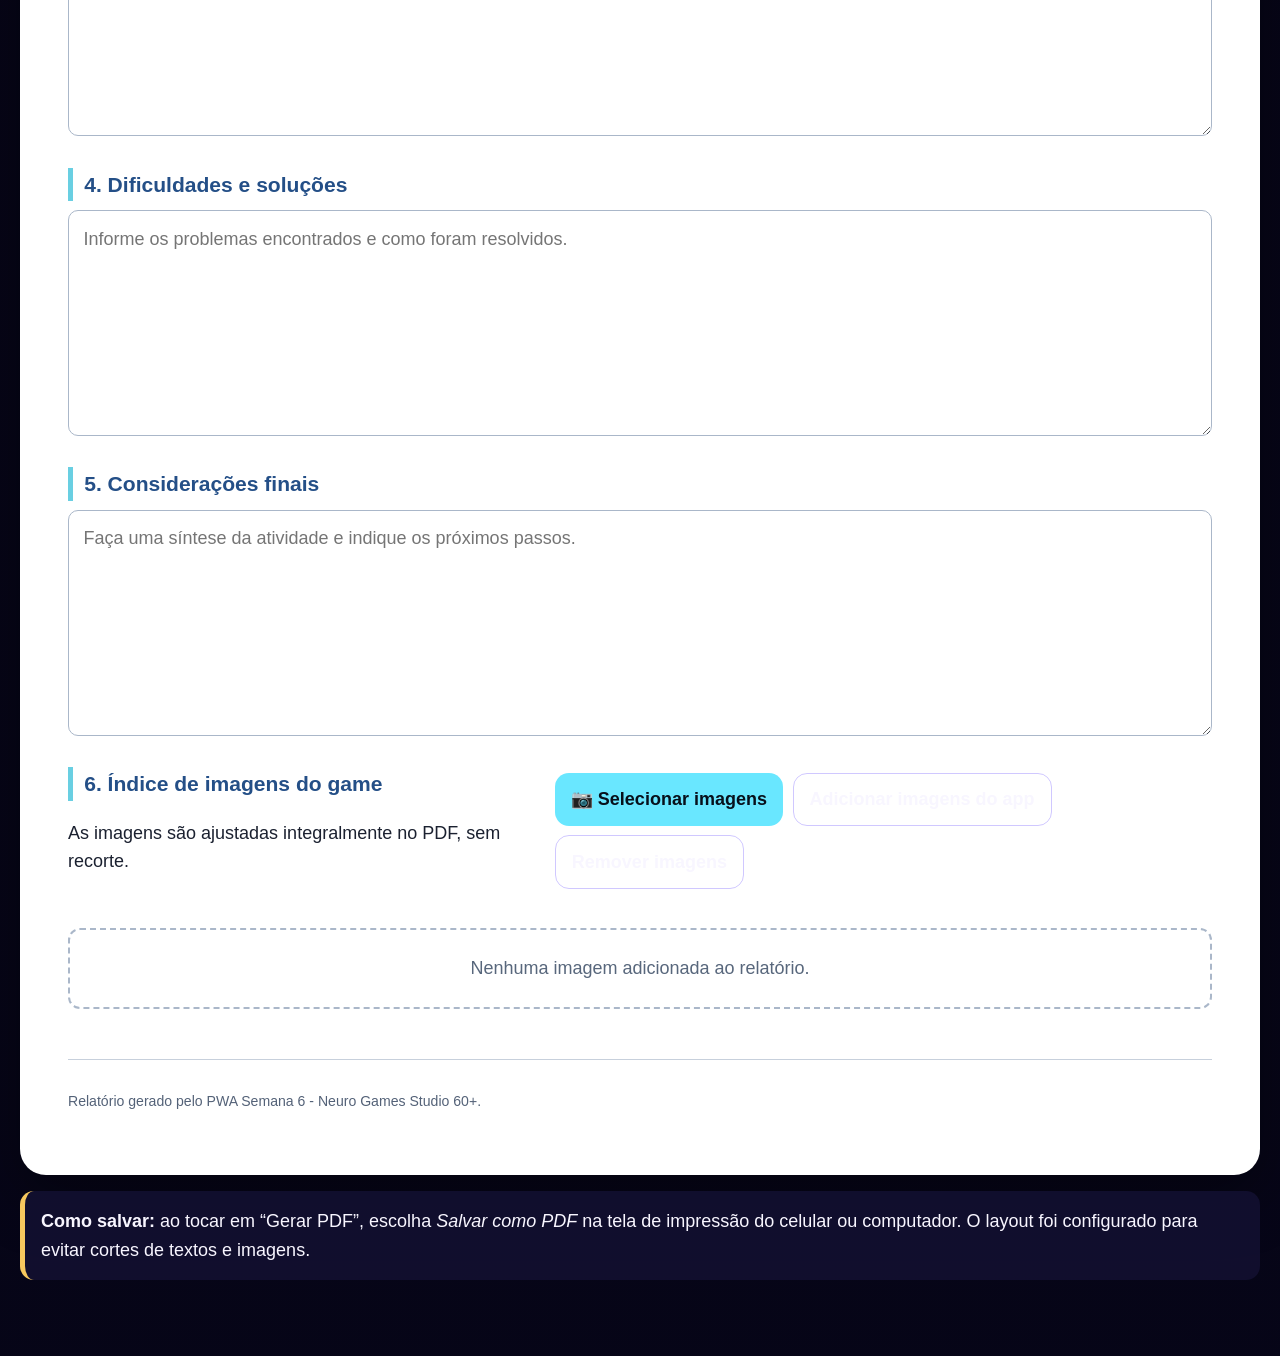
==== commit cdfd7249: "Add files via upload" ====
--- a/index.html
+++ b/index.html
@@ -99,7 +99,7 @@
       <aside class="attendance-card" aria-labelledby="attendanceTitle">
         <div class="attendance-copy">
           <span class="tag">CHAMADA DE HOJE</span>
-          <h3 id="attendanceTitle">Turma de quarta-feira</h3>
+          <h3 id="attendanceTitle">Turma de terça-feira</h3>
           <p>Antes de iniciar o jogo, escaneie o QR Code com a câmera do celular e registre sua presença.</p>
           <ol>
             <li>Abra a câmera do celular.</li>
@@ -107,19 +107,19 @@
             <li>Abra o formulário e responda à chamada.</li>
           </ol>
           <a class="attendance-button"
-             href="https://forms.gle/wWcLwwWqhAiKG2QW7"
+             href="https://forms.gle/7vXtwwZz4Xub4k6a8"
              target="_blank"
              rel="noopener noreferrer">
             Abrir chamada sem escanear
           </a>
         </div>
         <a class="qr-link"
-           href="https://forms.gle/wWcLwwWqhAiKG2QW7"
+           href="https://forms.gle/7vXtwwZz4Xub4k6a8"
            target="_blank"
            rel="noopener noreferrer"
            aria-label="Abrir o formulário da chamada de quarta-feira">
           <img src="assets/img/qr-chamada-quarta.png"
-               alt="QR Code para acessar a chamada da turma de quarta-feira"
+               alt="QR Code para acessar a chamada da turma de terça-feira"
                width="1600"
                height="1600">
           <span>Escaneie para registrar a presença</span>
@@ -134,6 +134,7 @@
         <button class="game" data-game="Bolha Neuro Shop"><img class="required-image" src="assets/img/bolhas.png" data-name="bolhas.png" alt="Bolhas educativas"><span>Bolha Neuro Shop</span></button>
       </div>
       <div id="selectedGame" class="info">Nenhum jogo selecionado.</div>
+        <div class="info"><strong>Teste dos jogos dos colegas:</strong> depois de jogar, abra o instrumento científico para avaliar usabilidade, acessibilidade, aprendizagem e adequação ao público 60+. <a class="example-link" href="teste-colegas/index.html">Abrir teste científico dos colegas</a></div>
       <aside class="game-example" aria-labelledby="gameExamplesTitle">
         <div>
           <span class="tag">EXEMPLOS PRÁTICOS</span>
@@ -537,4 +538,4 @@
   <script>if(window.VLibras){new window.VLibras.Widget("https://vlibras.gov.br/app");}</script>
   <script src="app.js"></script>
 </body>
-</html>
+</html>
--- a/style.css
+++ b/style.css
@@ -1,16 +1,6 @@
-:root{
-  --bg:#09071b;--surface:rgba(18,16,48,.9);--surface2:rgba(255,255,255,.07);
-  --text:#f8f6ff;--muted:#cec9e2;--cyan:#69e7ff;--purple:#9a72ff;
-  --gold:#f7c85e;--border:rgba(133,111,255,.38);--shadow:0 20px 60px rgba(0,0,0,.38);
-  --font:18px
-}
-*{box-sizing:border-box}
-html{scroll-behavior:smooth}
-body{
-  margin:0;font-family:Arial,Helvetica,sans-serif;font-size:var(--font);line-height:1.6;color:var(--text);
-  background:linear-gradient(rgba(6,5,23,.78),rgba(6,5,23,.9)),
-  url("assets/img/fundo-neuro.png") center/cover fixed,var(--bg)
-}
+:root{--bg:#09071b;--surface:rgba(18,16,48,.9);--surface2:rgba(255,255,255,.07);--text:#f8f6ff;--muted:#cec9e2;--cyan:#69e7ff;--purple:#9a72ff;--gold:#f7c85e;--border:rgba(133,111,255,.38);--shadow:0 20px 60px rgba(0,0,0,.38);--font:18px}
+*{box-sizing:border-box} html{scroll-behavior:smooth}
+body{margin:0;font-family:Arial,Helvetica,sans-serif;font-size:var(--font);line-height:1.6;color:var(--text);background:linear-gradient(rgba(6,5,23,.78),rgba(6,5,23,.9)),url("assets/img/fundo-neuro.png") center/cover fixed,var(--bg)}
 body.dark{--surface:rgba(0,0,0,.94);--surface2:rgba(255,255,255,.04)}
 body.contrast{--bg:#000;--surface:#000;--surface2:#000;--text:#fff;--muted:#fff;--cyan:#00ffff;--purple:#ff00ff;--gold:#ffff00;--border:#fff;--shadow:none}
 img{max-width:100%;display:block} button,input,textarea{font:inherit}
@@ -24,348 +14,31 @@
 .tools{display:flex;flex-wrap:wrap;gap:.45rem;align-items:center}.tools button{color:var(--text);background:var(--surface2);border:1px solid var(--border)}.tools label{font-size:.9rem}
 .hero{position:relative;min-height:88vh;display:grid;align-items:center;overflow:hidden}.hero-cover{position:absolute;inset:0;width:100%;height:100%;object-fit:cover}.hero-shade{position:absolute;inset:0;background:linear-gradient(90deg,rgba(5,4,22,.95),rgba(5,4,22,.6),rgba(5,4,22,.25))}
 .hero-layout{position:relative;z-index:2;width:min(1240px,calc(100% - 2rem));margin:auto;display:grid;grid-template-columns:1.35fr .65fr;gap:2rem;align-items:center;padding:4rem 0}
-.mission{
-  position:relative;
-  min-height:500px;
-  display:grid;
-  align-items:center;
-}
-.mission-text{
-  position:relative;
-  z-index:2;
-  max-width:820px;
-  padding:clamp(1.5rem,4vw,3rem);
-  border-left:6px solid var(--cyan);
-  border-radius:0 26px 26px 0;
-  background:linear-gradient(90deg,rgba(5,7,30,.88),rgba(16,18,58,.62),rgba(16,18,58,.18));
-  backdrop-filter:blur(4px);
-  box-shadow:0 18px 55px rgba(0,0,0,.28);
-}
-.tag,.step-tag{display:inline-block;font-weight:900;letter-spacing:.09em;color:var(--cyan)}h1{font-size:clamp(2.5rem,5.4vw,5.4rem);line-height:1.02;margin:.5rem 0}h2{font-size:clamp(1.8rem,3vw,3rem);line-height:1.15}.mission-text p{font-size:1.12em;color:var(--muted)}
+.mission{position:relative;min-height:500px;display:grid;align-items:center}.mission-text{position:relative;z-index:2;max-width:820px;padding:clamp(1.5rem,4vw,3rem);border-left:6px solid var(--cyan);border-radius:0 26px 26px 0;background:linear-gradient(90deg,rgba(5,7,30,.88),rgba(16,18,58,.62),rgba(16,18,58,.18));backdrop-filter:blur(4px);box-shadow:0 18px 55px rgba(0,0,0,.28)}
+.tag,.step-tag{display:inline-block;font-weight:900;letter-spacing:.09em;color:var(--cyan)} h1{font-size:clamp(2.5rem,5.4vw,5.4rem);line-height:1.02;margin:.5rem 0} h2{font-size:clamp(1.8rem,3vw,3rem);line-height:1.15}.mission-text p{font-size:1.12em;color:var(--muted)}
 .primary{background:linear-gradient(135deg,var(--cyan),var(--purple));color:#07101b}.secondary{background:transparent;color:var(--text);border:1px solid var(--border)}
 .progress-label{display:flex;justify-content:space-between;margin-top:1.2rem}.progress{height:20px;background:rgba(255,255,255,.12);border-radius:999px;overflow:hidden}.progress div{height:100%;width:0;background:linear-gradient(90deg,var(--cyan),var(--purple));transition:.3s}
 .robot-main img{max-height:650px;object-fit:contain;filter:drop-shadow(0 24px 30px rgba(0,0,0,.4));animation:float 3.3s ease-in-out infinite}.robot-main figcaption{text-align:center;color:var(--muted)}@keyframes float{50%{transform:translateY(-14px)}}
 .games,.steps,.conclusion{width:min(1240px,calc(100% - 2rem));margin:auto}.games{padding:4rem 0 1rem}
 .game-grid{display:grid;grid-template-columns:repeat(3,1fr);gap:1rem}.game{overflow:hidden;padding:0;background:var(--surface);color:var(--text);border:1px solid var(--border);box-shadow:var(--shadow)}.game img{width:100%;aspect-ratio:16/10;object-fit:cover}.game span{display:block;padding:1rem}.game.selected{outline:4px solid var(--cyan);transform:translateY(-4px)}
-.info{padding:1rem;margin-top:1rem;background:var(--surface2);border-left:5px solid var(--cyan);border-radius:14px}.steps{display:grid;gap:1.5rem;padding:3rem 0 5rem}.step{display:grid;grid-template-columns:.85fr 1.15fr;overflow:hidden;background:var(--surface);border:1px solid var(--border);border-radius:26px;box-shadow:var(--shadow)}.step-image img{width:100%;height:100%;min-height:520px;object-fit:cover}.step-body{padding:clamp(1.4rem,3vw,2.5rem)}
+.info{padding:1rem;margin-top:1rem;background:var(--surface2);border-left:5px solid var(--cyan);border-radius:14px}
+.steps{display:grid;gap:1.5rem;padding:3rem 0 5rem}.step{display:grid;grid-template-columns:.85fr 1.15fr;overflow:hidden;background:var(--surface);border:1px solid var(--border);border-radius:26px;box-shadow:var(--shadow)}.step-image img{width:100%;height:100%;min-height:520px;object-fit:cover}.step-body{padding:clamp(1.4rem,3vw,2.5rem)}
 .robot-speech{display:grid;grid-template-columns:120px 1fr;gap:1rem;align-items:center;padding:1rem;background:var(--surface2);border-radius:16px}.robot-speech img{max-height:150px;object-fit:contain}.audio,.copy,#openLibras{margin:.4rem .4rem .4rem 0;background:var(--cyan);color:#07101b}.copy{background:var(--purple);color:#fff}.done{display:flex;align-items:center;gap:.7rem;margin-top:1rem;padding:1rem;border:1px dashed var(--border);border-radius:14px}.done input,.check-grid input{width:24px;height:24px}
 .access-grid,.check-grid{display:grid;grid-template-columns:1fr 1fr;gap:1rem}.access-grid div,.check-grid label{padding:1rem;background:var(--surface2);border:1px solid var(--border);border-radius:16px}.check-grid label{display:flex;align-items:center;gap:.6rem}.support-images{display:grid;grid-template-columns:repeat(auto-fit,minmax(210px,1fr));gap:1rem;margin-top:1rem}.final-assets{display:grid;grid-template-columns:repeat(3,1fr);gap:1rem;margin-top:1rem}.support-images figure{margin:0;padding:.7rem;background:var(--surface2);border-radius:16px}.support-images img,.final-assets img{width:100%;aspect-ratio:1/1;object-fit:contain}.support-images figcaption{text-align:center;color:var(--muted)}
-.audio-source-grid{display:grid;grid-template-columns:repeat(3,1fr);gap:.8rem;margin:1rem 0}.audio-source-grid a{display:flex;flex-direction:column;gap:.35rem;min-height:130px;padding:1rem;color:var(--text);text-decoration:none;background:var(--surface2);border:1px solid var(--border);border-radius:16px}.audio-source-grid a:hover{border-color:var(--cyan);transform:translateY(-2px)}.audio-source-grid span{color:var(--muted);font-size:.92em}.license-alert{border-left-color:var(--gold)}
+.audio-source-grid{display:grid;grid-template-columns:repeat(3,1fr);gap:.8rem;margin:1rem 0}.audio-source-grid a{display:flex;flex-direction:column;gap:.35rem;min-height:130px;padding:1rem;color:var(--text);text-decoration:none;background:var(--surface2);border:1px solid var(--border);border-radius:16px}.audio-source-grid span{color:var(--muted);font-size:.92em}.license-alert{border-left-color:var(--gold)}
 .conclusion{display:grid;grid-template-columns:1.2fr .8fr;gap:2rem;align-items:center;margin-bottom:5rem;padding:2rem;background:var(--surface);border:1px solid var(--border);border-radius:26px}.celebrating{max-height:480px;object-fit:contain}
 .modal{position:fixed;inset:0;z-index:200;display:grid;place-items:center;padding:1rem;background:rgba(0,0,0,.8)}.modal-card{position:relative;width:min(850px,100%);padding:1.5rem;background:var(--surface);border:1px solid var(--border);border-radius:20px}.modal-card video{width:100%;background:#000}.modal-card>button{position:absolute;right:1rem;top:1rem;background:var(--surface2);color:var(--text)}
 .required-image.missing{background:linear-gradient(135deg,#241c68,#0c849c);min-height:180px;object-fit:contain;padding:2rem;opacity:.85}
-@media(max-width:900px){.toolbar{position:relative;flex-direction:column}.hero-layout,.step,.conclusion{grid-template-columns:1fr}.robot-main img{max-height:350px;margin:auto}.game-grid{grid-template-columns:1fr 1fr}.step-image img{min-height:280px;max-height:480px}.support-images{grid-template-columns:1fr 1fr}.audio-source-grid{grid-template-columns:1fr}}
-@media(max-width:620px){.game-grid,.access-grid,.check-grid,.support-images,.final-assets{grid-template-columns:1fr}.robot-speech{grid-template-columns:1fr}.mission-text{padding:2rem 1rem}.tools button{flex:1 1 140px}}
-
-.audio-panel{width:min(1240px,calc(100% - 2rem));margin:3rem auto 1rem;padding:2rem;background:var(--surface);border:1px solid var(--border);border-radius:26px;box-shadow:var(--shadow)}
-.audio-grid{display:grid;grid-template-columns:repeat(5,1fr);gap:1rem}.sound-test{background:linear-gradient(135deg,var(--cyan),var(--purple));color:#07101b}.audio-grid .secondary{background:transparent;color:var(--text);border:1px solid var(--border)}
-@media(max-width:900px){.audio-grid{grid-template-columns:1fr 1fr}}
-@media(max-width:620px){.audio-grid{grid-template-columns:1fr}}
-
-.hero-actions{
-  display:flex;
-  flex-wrap:wrap;
-  gap:.75rem;
-  align-items:center;
-  margin-top:1.2rem;
-}
-.example-link{
-  display:inline-flex;
-  min-height:48px;
-  align-items:center;
-  justify-content:center;
-  padding:.7rem 1rem;
-  border-radius:14px;
-  font-weight:900;
-  text-decoration:none;
-  color:#07101b;
-  background:linear-gradient(135deg,var(--gold),#fff2a6);
-  box-shadow:0 10px 28px rgba(247,200,94,.2);
-}
-.example-link:hover{
-  transform:translateY(-2px);
-}
-.example-link.sudoku-link{background:linear-gradient(135deg,var(--cyan),var(--purple))}
-.example-link.crossword-link{color:#10231d;background:linear-gradient(135deg,#9cf0c9,#f7e89a)}
-.example-actions{display:flex;flex-wrap:wrap;gap:.75rem;justify-content:flex-end}
-.game-example{
-  display:flex;
-  align-items:center;
-  justify-content:space-between;
-  gap:1.5rem;
-  margin-top:1rem;
-  padding:1.35rem;
-  border:1px solid var(--border);
-  border-radius:18px;
-  background:linear-gradient(135deg,rgba(105,231,255,.12),rgba(154,114,255,.14));
-}
-.game-example h3{margin:.25rem 0;font-size:1.45rem}
-.game-example p{margin:.2rem 0;color:var(--muted)}
-#selectedGame a{color:var(--gold);font-weight:900}
-@media(max-width:700px){.game-example{align-items:stretch;flex-direction:column}.example-actions{flex-direction:column}.game-example .example-link{width:100%;text-align:center}}
-.attendance-card{display:grid;grid-template-columns:1fr minmax(240px,340px);gap:2rem;align-items:center;margin:1.5rem 0 2rem;padding:clamp(1.3rem,3vw,2.2rem);border:2px solid var(--cyan);border-radius:26px;background:linear-gradient(135deg,rgba(105,231,255,.15),rgba(154,114,255,.18));box-shadow:var(--shadow)}
-.attendance-card h3{margin:.25rem 0;font-size:clamp(1.7rem,3vw,2.5rem)}
-.attendance-card p{color:var(--muted)}
-.attendance-card ol{padding-left:1.4rem}
-.attendance-button{display:inline-flex;align-items:center;justify-content:center;min-height:52px;padding:.75rem 1.1rem;color:#07101b;font-weight:900;text-decoration:none;border-radius:14px;background:linear-gradient(135deg,var(--cyan),var(--gold))}
-.qr-link{display:grid;gap:.65rem;justify-items:center;padding:1rem;color:var(--text);font-weight:900;text-align:center;text-decoration:none;border-radius:20px;background:#fff}
-.qr-link img{width:min(100%,310px);height:auto;aspect-ratio:1;background:#fff}
-.qr-link span{color:#151126}
-@media(max-width:760px){.attendance-card{grid-template-columns:1fr}.qr-link{width:min(100%,360px);margin:auto}.attendance-button{width:100%;text-align:center}}
-
-
-/* RELATÓRIO DO DIA */
-.report-section{
-  width:min(1240px,calc(100% - 2rem));
-  margin:2rem auto 5rem;
-}
-.report-toolbar{
-  display:flex;
-  justify-content:space-between;
-  align-items:flex-end;
-  gap:1.5rem;
-  padding:2rem;
-  background:var(--surface);
-  border:1px solid var(--border);
-  border-radius:26px 26px 0 0;
-}
-.report-actions{
-  display:flex;
-  flex-wrap:wrap;
-  gap:.7rem;
-  justify-content:flex-end;
-}
-.pdf-button{
-  background:linear-gradient(135deg,var(--gold),#fff1a0);
-  color:#181027;
-}
-.report-paper{
-  color:#1b2130;
-  background:#fff;
-  padding:clamp(1.2rem,4vw,3rem);
-  border-radius:0 0 26px 26px;
-  box-shadow:var(--shadow);
-}
-.report-header{
-  display:grid;
-  grid-template-columns:1fr 120px;
-  gap:1.5rem;
-  align-items:center;
-  padding-bottom:1rem;
-  border-bottom:3px solid #3b72b8;
-}
-.report-header h2{margin:.2rem 0;color:#17243a}
-.report-header p{margin:0;color:#4d5c73}
-.report-kicker{font-weight:900;color:#3b72b8;letter-spacing:.08em}
-.report-logo{width:110px;height:110px;object-fit:contain}
-.report-meta{
-  display:grid;
-  grid-template-columns:1fr 1fr;
-  gap:1rem;
-  margin:1.5rem 0;
-}
-.report-meta label{font-weight:800;color:#273750}
-.report-meta input{
-  width:100%;
-  min-height:48px;
-  margin-top:.35rem;
-  padding:.7rem;
-  color:#111;
-  background:#fff;
-  border:1px solid #aab7c9;
-  border-radius:10px;
-}
-.report-block{
-  margin:1.4rem 0;
-  break-inside:avoid;
-  page-break-inside:avoid;
-}
-.report-block h3{
-  margin:0 0 .55rem;
-  color:#244f87;
-  border-left:5px solid #69cfe2;
-  padding-left:.7rem;
-}
-.report-block textarea{
-  width:100%;
-  min-height:130px;
-  resize:vertical;
-  color:#111;
-  background:#fff;
-  border:1px solid #aab7c9;
-  border-radius:10px;
-  line-height:1.55;
-  padding:.9rem;
-}
-.image-index-heading{
-  display:flex;
-  justify-content:space-between;
-  gap:1rem;
-  align-items:center;
-}
-.image-controls{display:flex;flex-wrap:wrap;gap:.6rem}
-.upload-button{
-  display:inline-flex;
-  min-height:48px;
-  align-items:center;
-  padding:.7rem 1rem;
-  border-radius:14px;
-  font-weight:900;
-  cursor:pointer;
-  color:#07101b;
-  background:#69e7ff;
-}
-.report-gallery{
-  display:grid;
-  grid-template-columns:1fr 1fr;
-  gap:1.2rem;
-  margin-top:1rem;
-}
-.report-figure{
-  margin:0;
-  padding:1rem;
-  border:1px solid #c7d0dc;
-  border-radius:12px;
-  background:#f8fafc;
-  break-inside:avoid;
-  page-break-inside:avoid;
-}
-.report-image-frame{
-  width:100%;
-  height:280px;
-  display:grid;
-  place-items:center;
-  overflow:hidden;
-  background:#edf2f7;
-  border-radius:8px;
-}
-.report-image-frame img{
-  width:100%;
-  height:100%;
-  object-fit:contain;
-}
-.report-figure figcaption{
-  margin-top:.7rem;
-  color:#28384e;
-}
-.caption-input{
-  width:calc(100% - 80px);
-  min-height:38px;
-  padding:.4rem;
-  color:#111;
-  background:#fff;
-  border:1px solid #aab7c9;
-  border-radius:7px;
-}
-.empty-gallery{
-  grid-column:1/-1;
-  padding:1.5rem;
-  text-align:center;
-  color:#58677c;
-  border:2px dashed #aab7c9;
-  border-radius:12px;
-}
-.report-footer{
-  display:flex;
-  justify-content:space-between;
-  gap:1rem;
-  margin-top:2rem;
-  padding-top:1rem;
-  color:#546278;
-  border-top:1px solid #c7d0dc;
-  font-size:.88rem;
-}
-.pdf-help{
-  margin-top:1rem;
-  padding:1rem;
-  background:var(--surface);
-  border-left:5px solid var(--gold);
-  border-radius:14px;
-}
-@media(max-width:800px){
-  .report-toolbar{align-items:stretch;flex-direction:column}
-  .report-actions{justify-content:flex-start}
-  .report-meta,.report-gallery{grid-template-columns:1fr}
-  .report-header{grid-template-columns:1fr 80px}
-  .report-logo{width:76px;height:76px}
-  .image-index-heading{align-items:flex-start;flex-direction:column}
-}
-
-@media print{
-  @page{size:A4;margin:14mm}
-  body.printing-report{
-    background:#fff!important;
-    color:#111!important;
-    font-size:11pt!important;
-  }
-  body.printing-report > *{display:none!important}
-  body.printing-report main{
-    display:block!important;
-  }
-  body.printing-report main > *{display:none!important}
-  body.printing-report #reportSection{
-    display:block!important;
-    width:100%!important;
-    margin:0!important;
-  }
-  body.printing-report #printableReport{
-    display:block!important;
-    padding:0!important;
-    margin:0!important;
-    box-shadow:none!important;
-    border-radius:0!important;
-  }
-  body.printing-report .no-print,
-  body.printing-report .report-toolbar,
-  body.printing-report .pdf-help{
-    display:none!important;
-  }
-  body.printing-report .report-meta{
-    grid-template-columns:1fr 1fr!important;
-  }
-  body.printing-report input,
-  body.printing-report textarea{
-    border:0!important;
-    padding:0!important;
-    resize:none!important;
-    overflow:visible!important;
-    min-height:0!important;
-    background:transparent!important;
-    color:#111!important;
-  }
-  body.printing-report textarea{
-    height:auto!important;
-    white-space:pre-wrap!important;
-  }
-  body.printing-report .report-block{
-    break-inside:avoid-page!important;
-    page-break-inside:avoid!important;
-  }
-  body.printing-report .report-gallery{
-    display:block!important;
-  }
-  body.printing-report .report-figure{
-    break-inside:avoid-page!important;
-    page-break-inside:avoid!important;
-    margin:0 0 10mm!important;
-  }
-  body.printing-report .report-image-frame{
-    height:125mm!important;
-    max-height:125mm!important;
-  }
-  body.printing-report .report-image-frame img{
-    object-fit:contain!important;
-    max-width:100%!important;
-    max-height:100%!important;
-  }
-  body.printing-report .caption-input{
-    display:inline!important;
-    width:auto!important;
-  }
-  body.printing-report .report-footer{
-    break-inside:avoid!important;
-  }
-}
-
-.optional-support-image{width:100%;aspect-ratio:1/1;object-fit:contain}
-.support-images:empty{display:none}
+.audio-panel{width:min(1240px,calc(100% - 2rem));margin:3rem auto 1rem;padding:2rem;background:var(--surface);border:1px solid var(--border);border-radius:26px;box-shadow:var(--shadow)}.audio-grid{display:grid;grid-template-columns:repeat(5,1fr);gap:1rem}.sound-test{background:linear-gradient(135deg,var(--cyan),var(--purple));color:#07101b}
+.hero-actions{display:flex;flex-wrap:wrap;gap:.75rem;align-items:center;margin-top:1.2rem}.example-link{display:inline-flex;min-height:48px;align-items:center;justify-content:center;padding:.7rem 1rem;border-radius:14px;font-weight:900;text-decoration:none;color:#07101b;background:linear-gradient(135deg,var(--gold),#fff2a6)}.example-link.sudoku-link{background:linear-gradient(135deg,var(--cyan),var(--purple))}.example-link.crossword-link{color:#10231d;background:linear-gradient(135deg,#9cf0c9,#f7e89a)}
+.example-actions{display:flex;flex-wrap:wrap;gap:.75rem;justify-content:flex-end}.game-example{display:flex;align-items:center;justify-content:space-between;gap:1.5rem;margin-top:1rem;padding:1.35rem;border:1px solid var(--border);border-radius:18px;background:linear-gradient(135deg,rgba(105,231,255,.12),rgba(154,114,255,.14))}
+.attendance-card{display:grid;grid-template-columns:1fr minmax(240px,340px);gap:2rem;align-items:center;margin:1.5rem 0 2rem;padding:clamp(1.3rem,3vw,2.2rem);border:2px solid var(--cyan);border-radius:26px;background:linear-gradient(135deg,rgba(105,231,255,.15),rgba(154,114,255,.18));box-shadow:var(--shadow)}.attendance-card h3{margin:.25rem 0;font-size:clamp(1.7rem,3vw,2.5rem)}.attendance-card p{color:var(--muted)}.attendance-button{display:inline-flex;align-items:center;justify-content:center;min-height:52px;padding:.75rem 1.1rem;color:#07101b;font-weight:900;text-decoration:none;border-radius:14px;background:linear-gradient(135deg,var(--cyan),var(--gold))}.qr-link{display:grid;gap:.65rem;justify-items:center;padding:1rem;color:var(--text);font-weight:900;text-align:center;text-decoration:none;border-radius:20px;background:#fff}.qr-link img{width:min(100%,310px);height:auto;aspect-ratio:1;background:#fff}.qr-link span{color:#151126}
+.report-section{width:min(1240px,calc(100% - 2rem));margin:2rem auto 5rem}.report-toolbar{display:flex;justify-content:space-between;align-items:flex-end;gap:1.5rem;padding:2rem;background:var(--surface);border:1px solid var(--border);border-radius:26px 26px 0 0}.report-actions{display:flex;flex-wrap:wrap;gap:.7rem;justify-content:flex-end}.pdf-button{background:linear-gradient(135deg,var(--gold),#fff1a0);color:#181027}.report-paper{color:#1b2130;background:#fff;padding:clamp(1.2rem,4vw,3rem);border-radius:0 0 26px 26px;box-shadow:var(--shadow)}
+.report-header{display:grid;grid-template-columns:1fr 120px;gap:1.5rem;align-items:center;padding-bottom:1rem;border-bottom:3px solid #3b72b8}.report-header h2{margin:.2rem 0;color:#17243a}.report-header p{margin:0;color:#4d5c73}.report-kicker{font-weight:900;color:#3b72b8;letter-spacing:.08em}.report-logo{width:110px;height:110px;object-fit:contain}
+.report-meta{display:grid;grid-template-columns:1fr 1fr;gap:1rem;margin:1.5rem 0}.report-meta label{font-weight:800;color:#273750}.report-meta input{width:100%;min-height:48px;margin-top:.35rem;padding:.7rem;color:#111;background:#fff;border:1px solid #aab7c9;border-radius:10px}.report-block{margin:1.4rem 0;break-inside:avoid}.report-block h3{margin:0 0 .55rem;color:#244f87;border-left:5px solid #69cfe2;padding-left:.7rem}.report-block textarea{width:100%;min-height:130px;resize:vertical;color:#111;background:#fff;border:1px solid #aab7c9;border-radius:10px;line-height:1.55;padding:.9rem}
+.image-index-heading{display:flex;justify-content:space-between;gap:1rem;align-items:center}.image-controls{display:flex;flex-wrap:wrap;gap:.6rem}.upload-button{display:inline-flex;min-height:48px;align-items:center;padding:.7rem 1rem;border-radius:14px;font-weight:900;cursor:pointer;color:#07101b;background:#69e7ff}.report-gallery{display:grid;grid-template-columns:1fr 1fr;gap:1.2rem;margin-top:1rem}.report-figure{margin:0;padding:1rem;border:1px solid #c7d0dc;border-radius:12px;background:#f8fafc;break-inside:avoid}.report-image-frame{width:100%;height:280px;display:grid;place-items:center;overflow:hidden;background:#edf2f7;border-radius:8px}.report-image-frame img{width:100%;height:100%;object-fit:contain}.report-figure figcaption{margin-top:.7rem;color:#28384e}.caption-input{width:calc(100% - 80px);min-height:38px;padding:.4rem;color:#111;background:#fff;border:1px solid #aab7c9;border-radius:7px}.empty-gallery{grid-column:1/-1;padding:1.5rem;text-align:center;color:#58677c;border:2px dashed #aab7c9;border-radius:12px}.report-footer{display:flex;justify-content:space-between;gap:1rem;margin-top:2rem;padding-top:1rem;color:#546278;border-top:1px solid #c7d0dc;font-size:.88rem}.pdf-help{margin-top:1rem;padding:1rem;background:var(--surface);border-left:5px solid var(--gold);border-radius:14px}
+.optional-support-image{width:100%;aspect-ratio:1/1;object-fit:contain}.support-images:empty{display:none}
+@media(max-width:900px){.toolbar{position:relative;flex-direction:column}.hero-layout,.step,.conclusion{grid-template-columns:1fr}.robot-main img{max-height:350px;margin:auto}.game-grid{grid-template-columns:1fr 1fr}.step-image img{min-height:280px;max-height:480px}.support-images{grid-template-columns:1fr 1fr}.audio-source-grid,.audio-grid{grid-template-columns:1fr}}
+@media(max-width:760px){.attendance-card{grid-template-columns:1fr}.attendance-button{width:100%}}
+@media(max-width:620px){.game-grid,.access-grid,.check-grid,.support-images,.final-assets,.report-meta,.report-gallery{grid-template-columns:1fr}.robot-speech{grid-template-columns:1fr}.mission-text{padding:2rem 1rem}.tools button{flex:1 1 140px}}
+@media print{@page{size:A4;margin:14mm}body.printing-report{background:#fff!important;color:#111!important;font-size:11pt!important}body.printing-report>*{display:none!important}body.printing-report main,body.printing-report #reportSection,body.printing-report #printableReport{display:block!important}body.printing-report main>*{display:none!important}body.printing-report #reportSection{display:block!important;width:100%!important;margin:0!important}body.printing-report #printableReport{padding:0!important;margin:0!important;box-shadow:none!important;border-radius:0!important}body.printing-report .no-print,body.printing-report .report-toolbar,body.printing-report .pdf-help{display:none!important}body.printing-report input,body.printing-report textarea{border:0!important;padding:0!important;resize:none!important;overflow:visible!important;background:transparent!important;color:#111!important}body.printing-report .report-gallery{display:block!important}.report-figure{page-break-inside:avoid}}
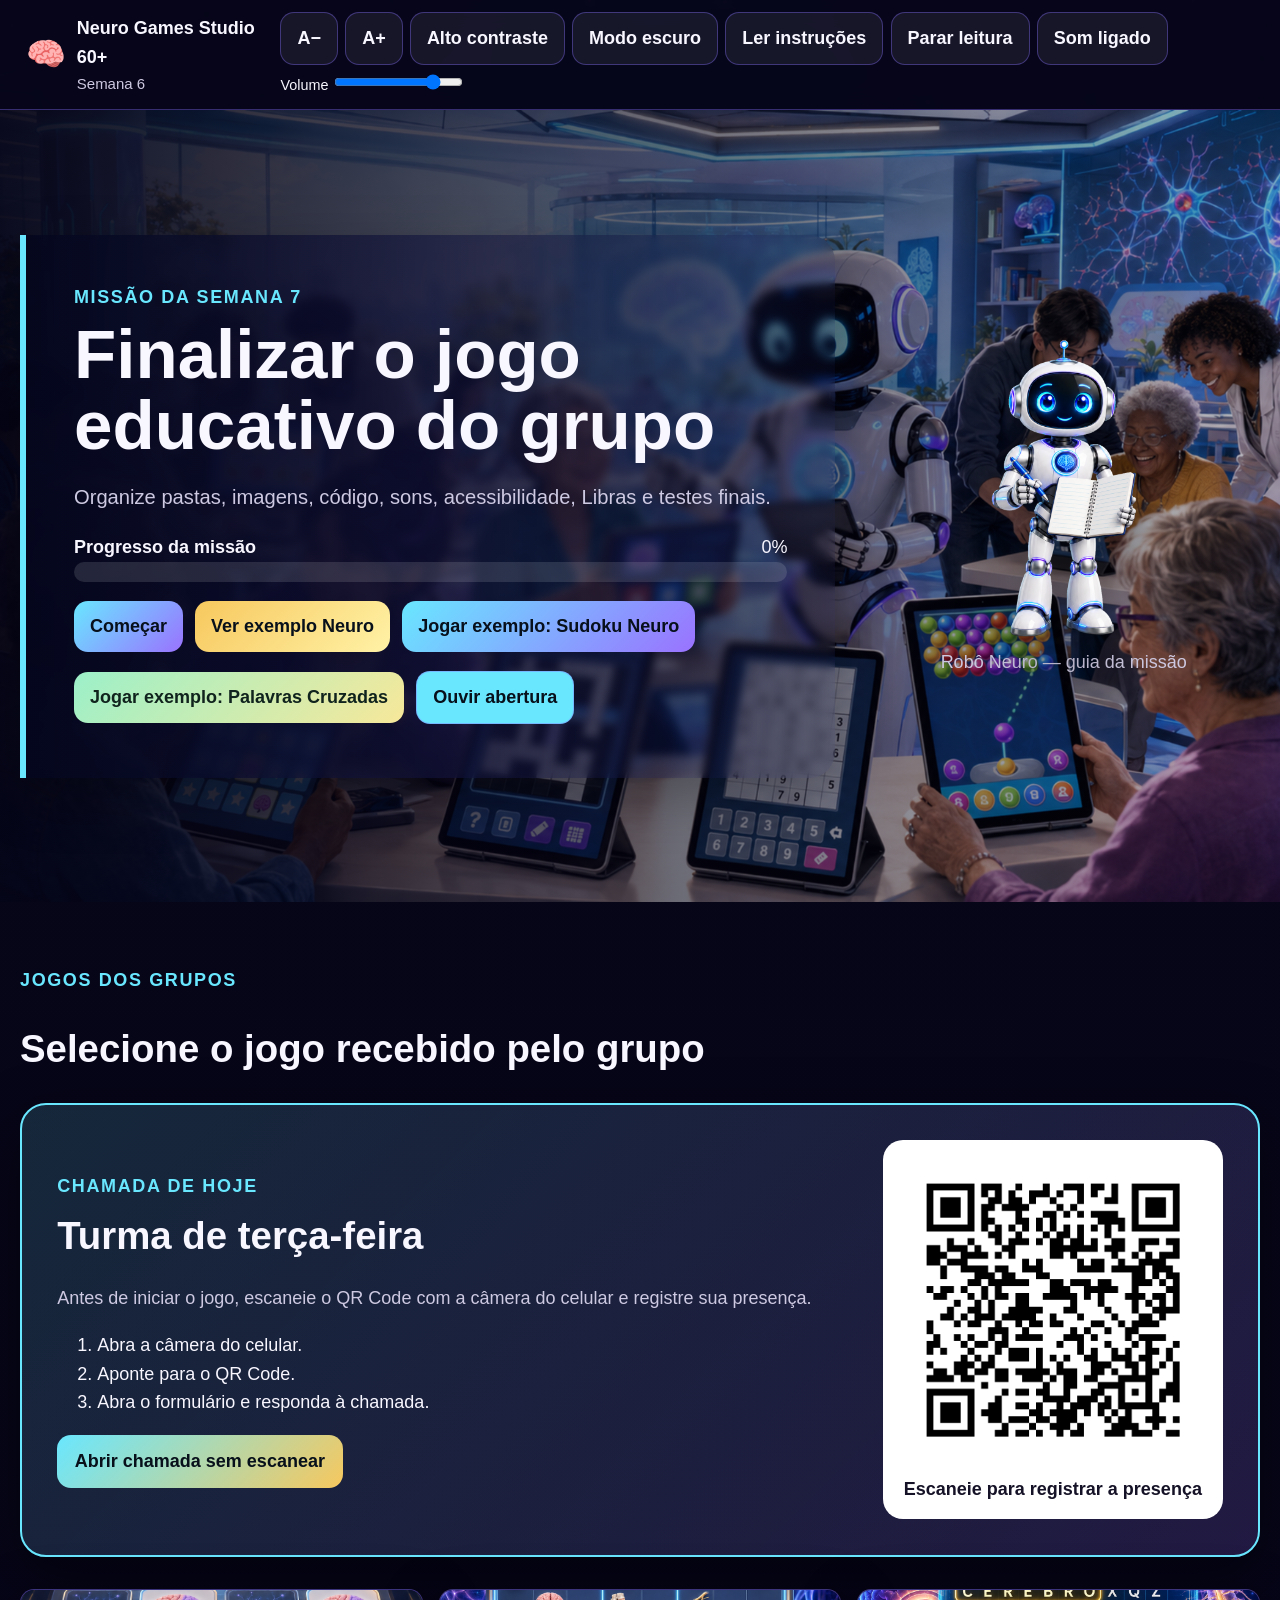
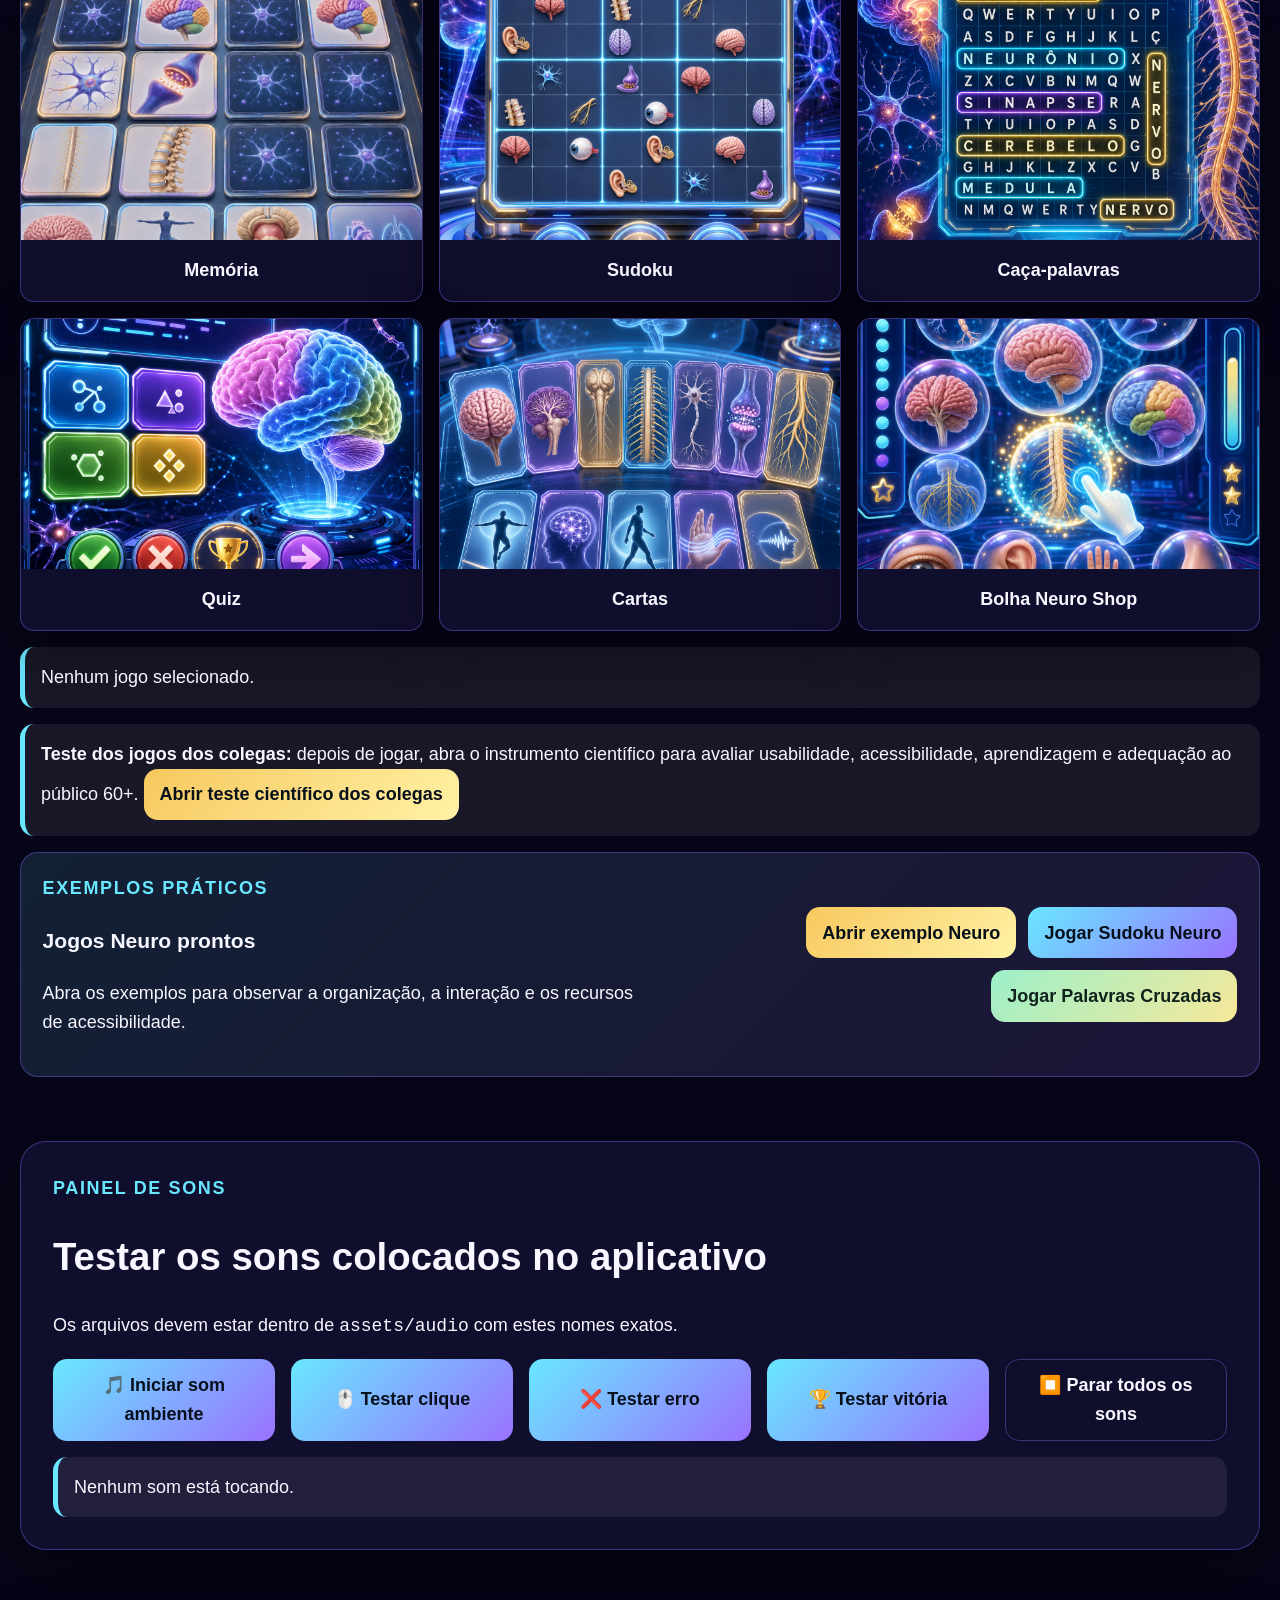
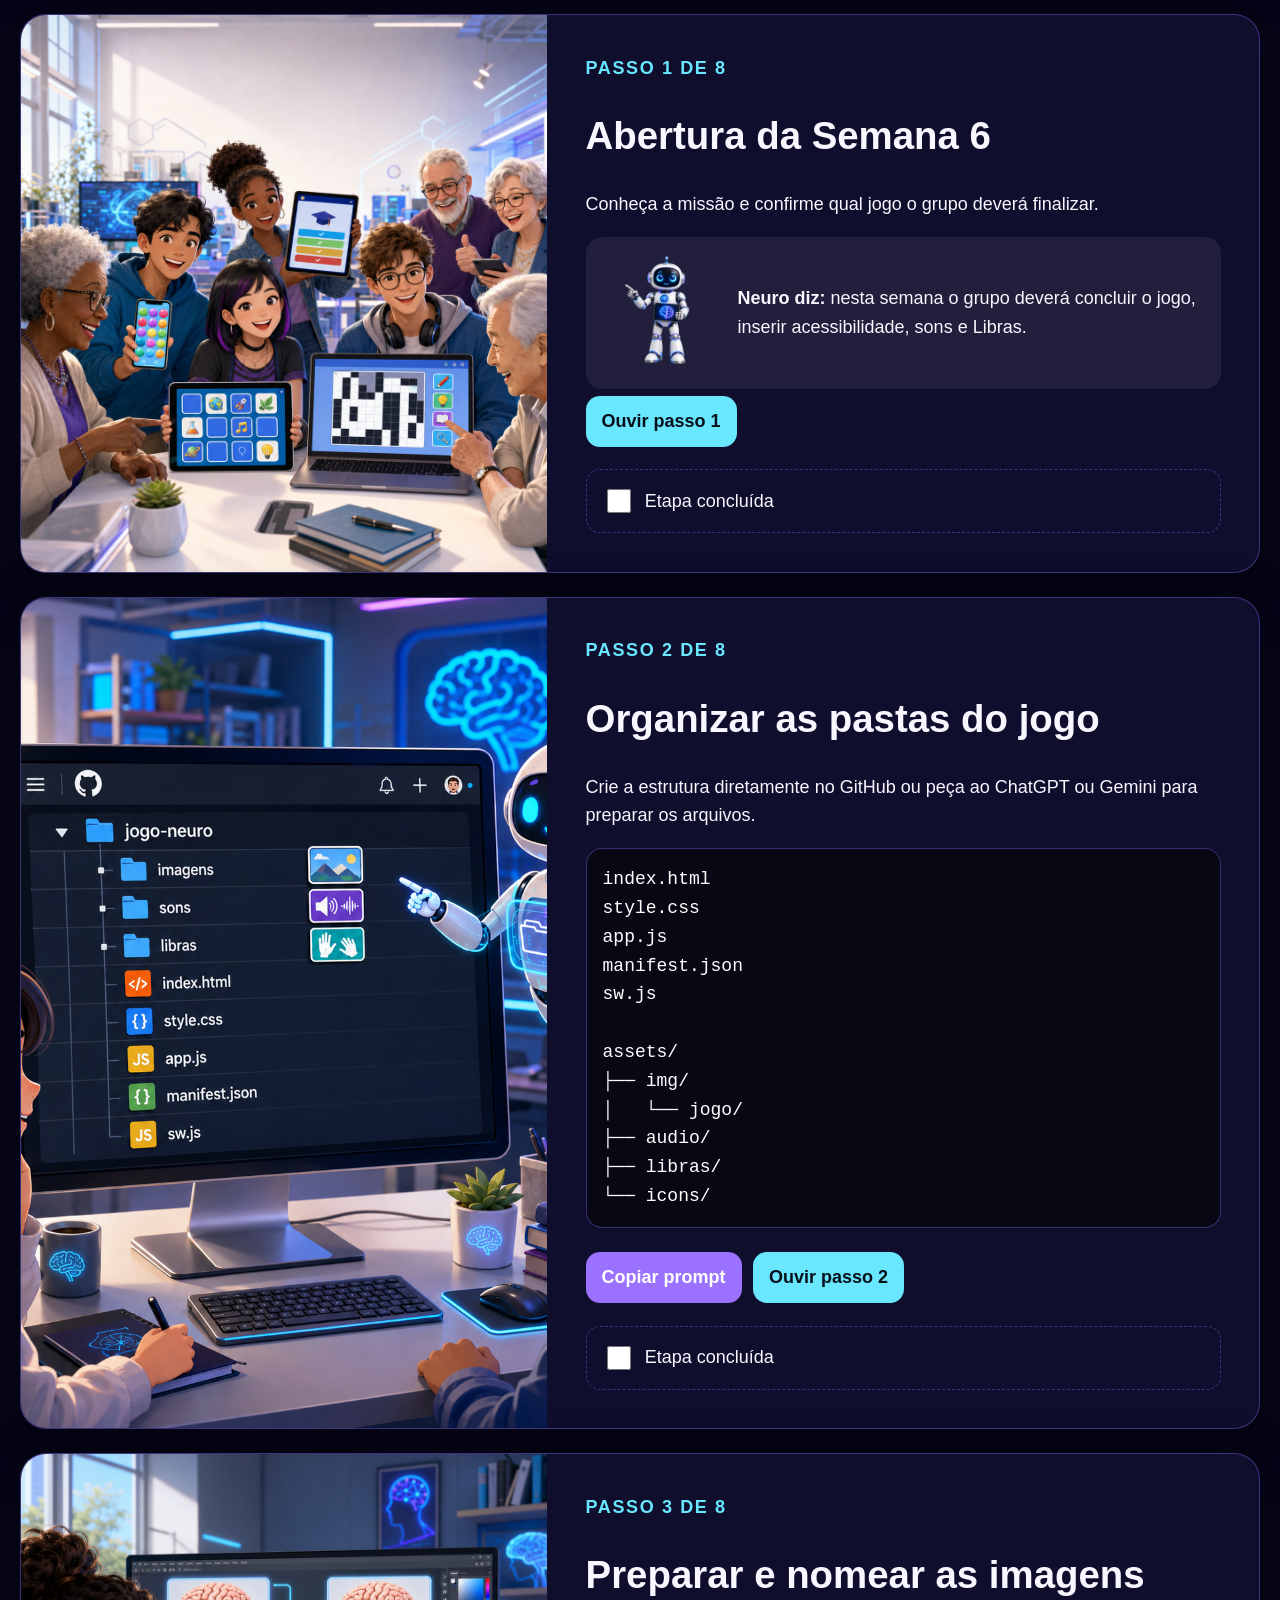
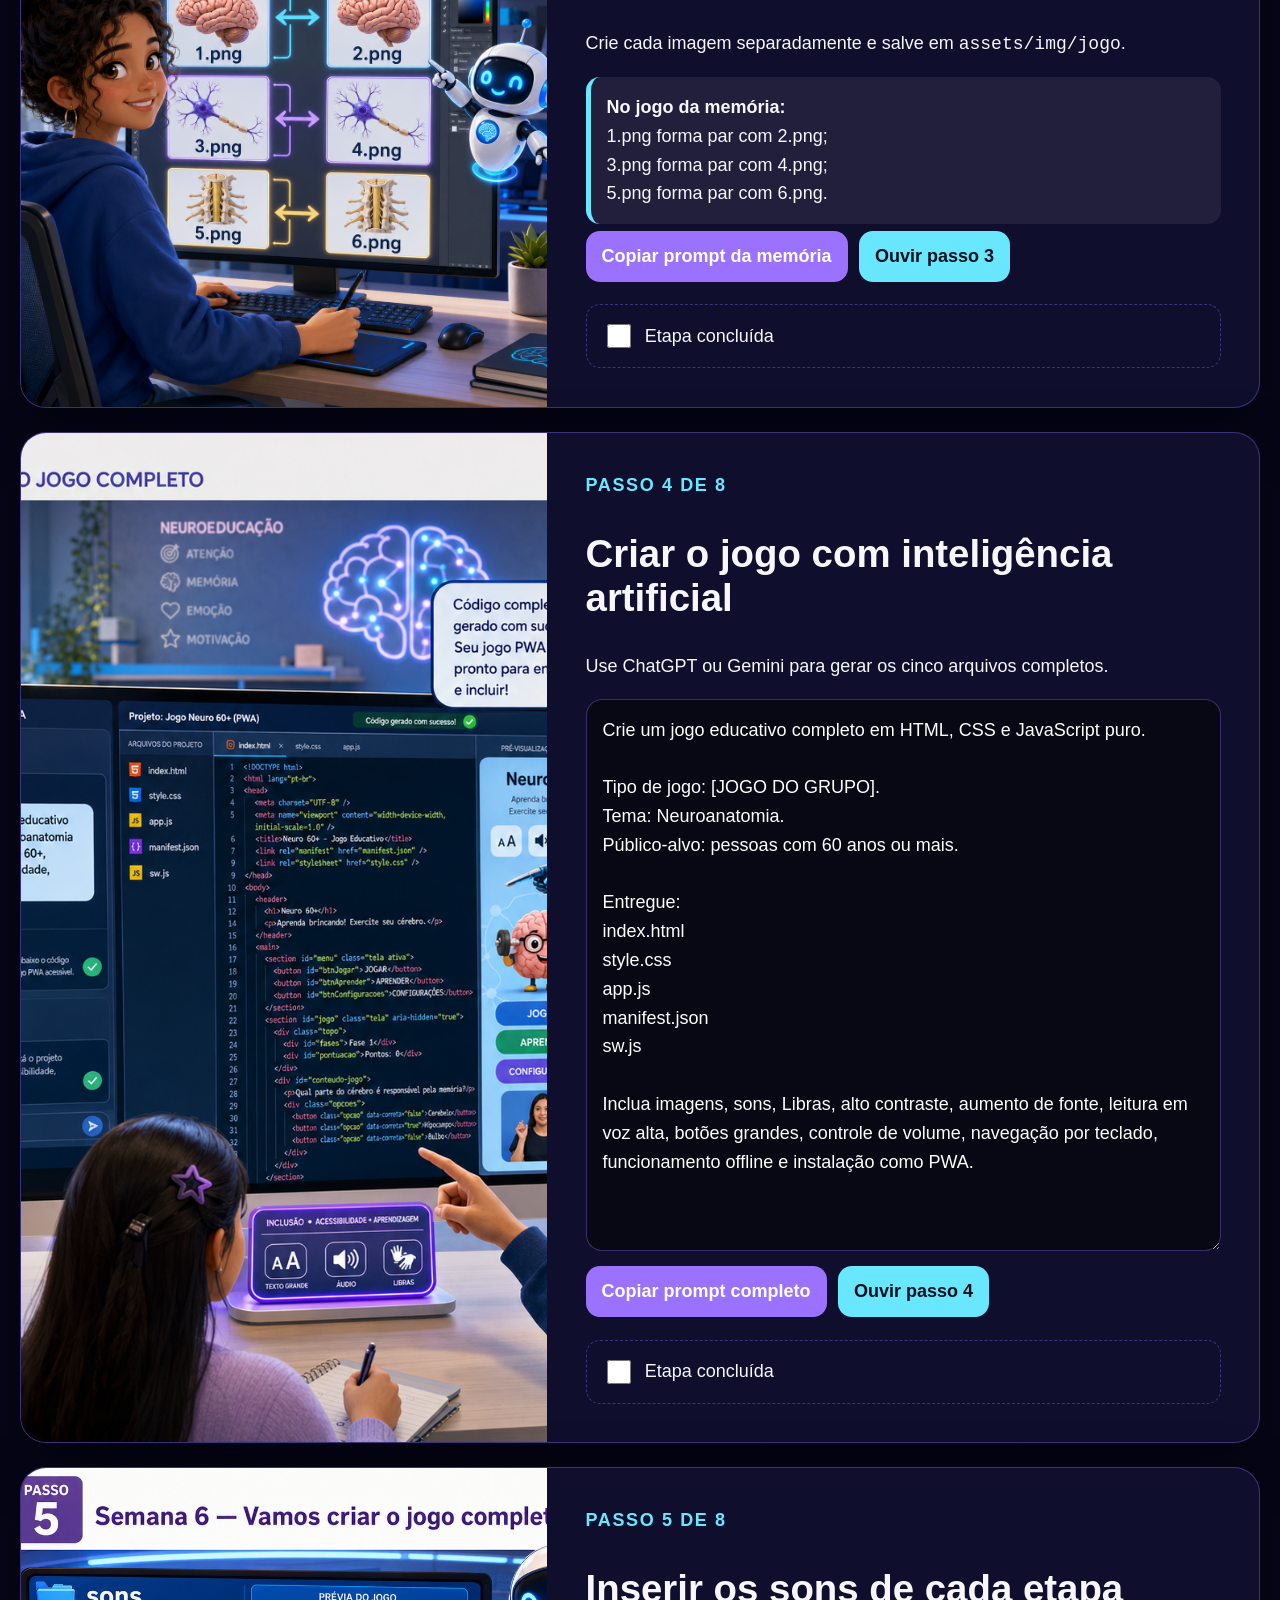
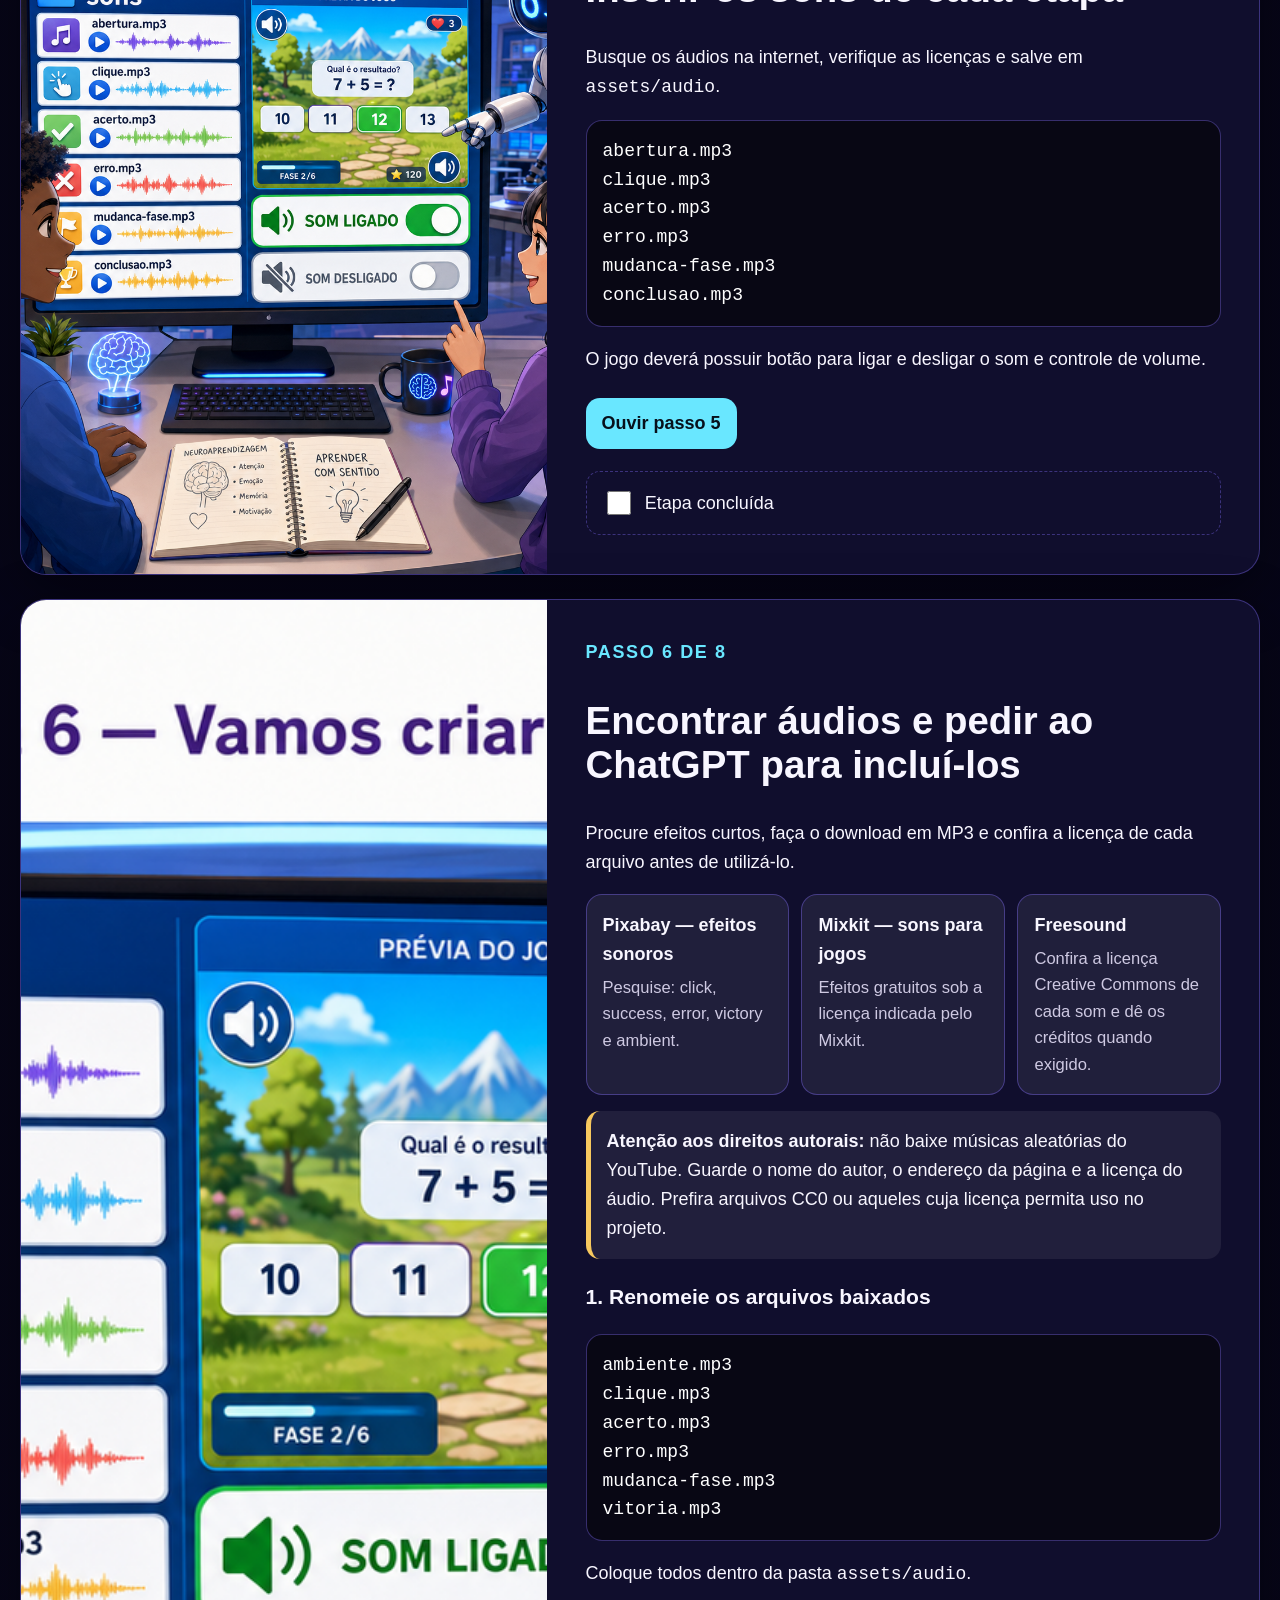
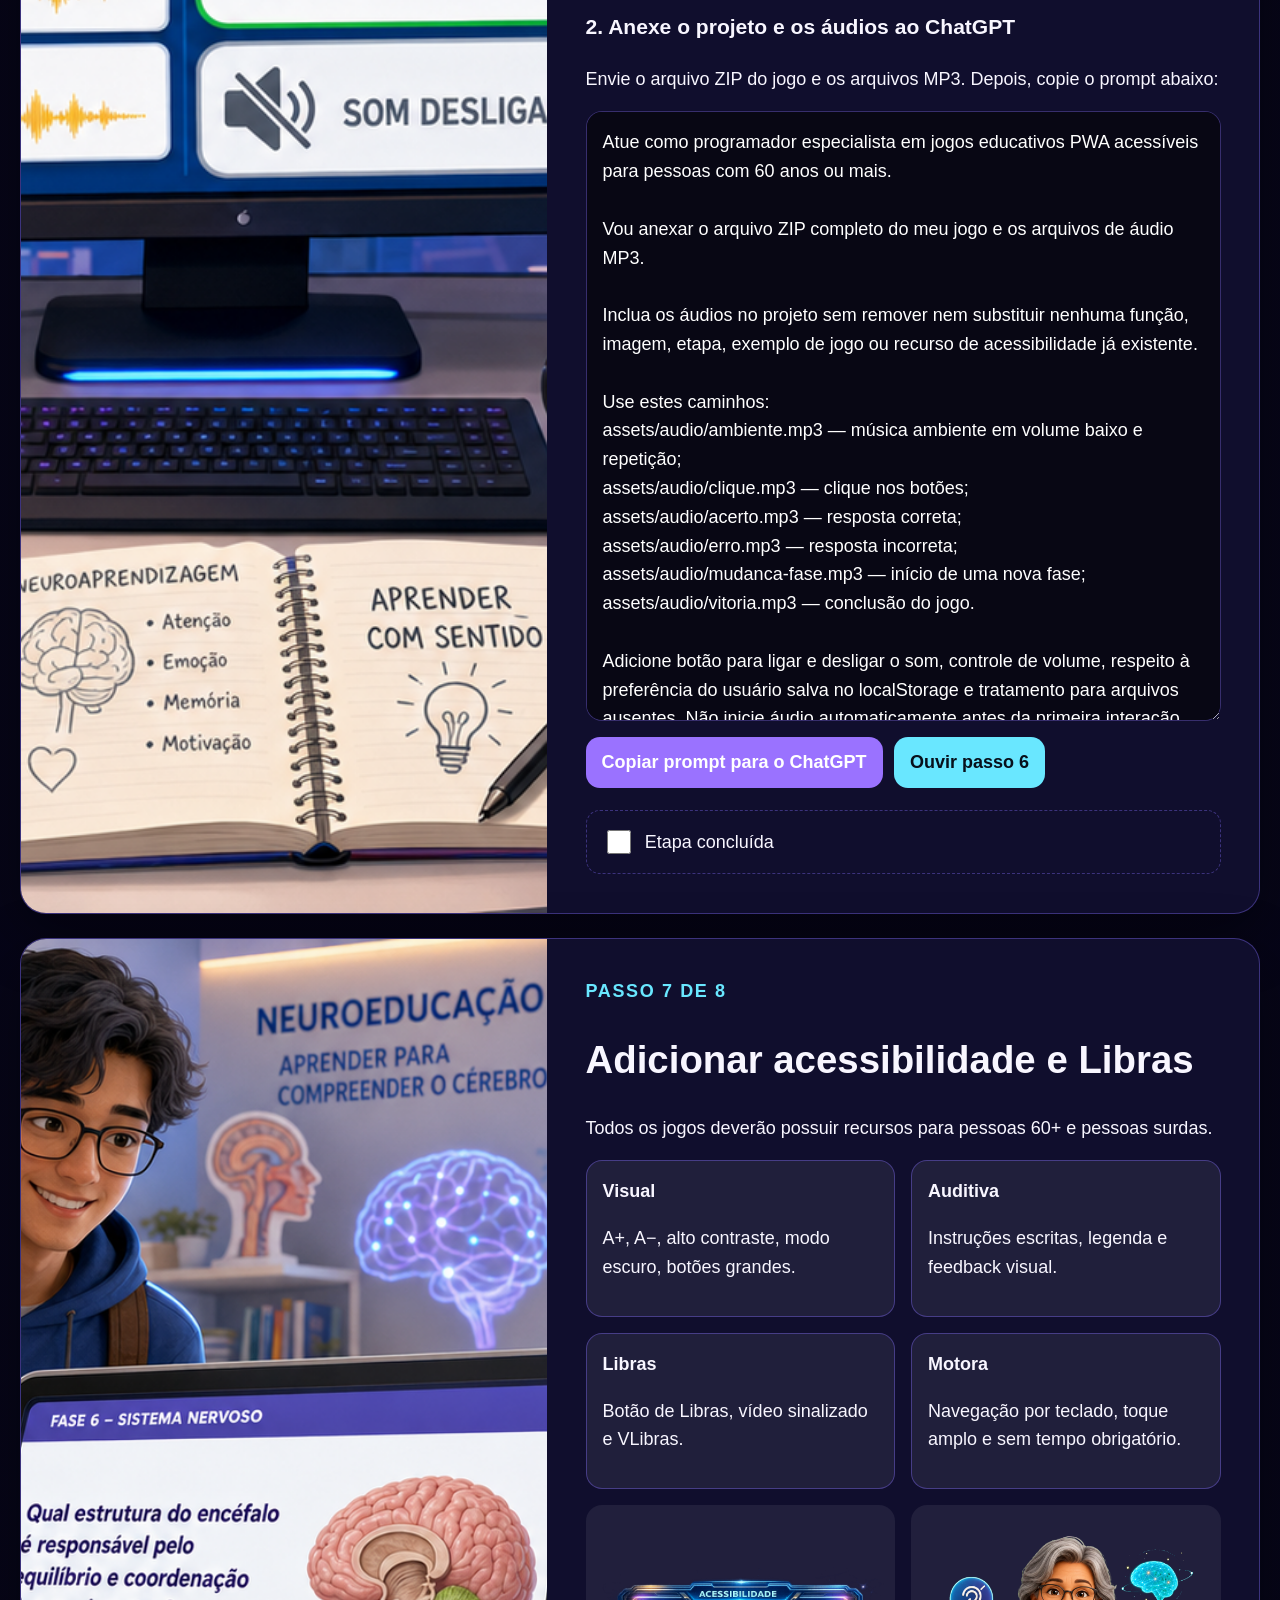
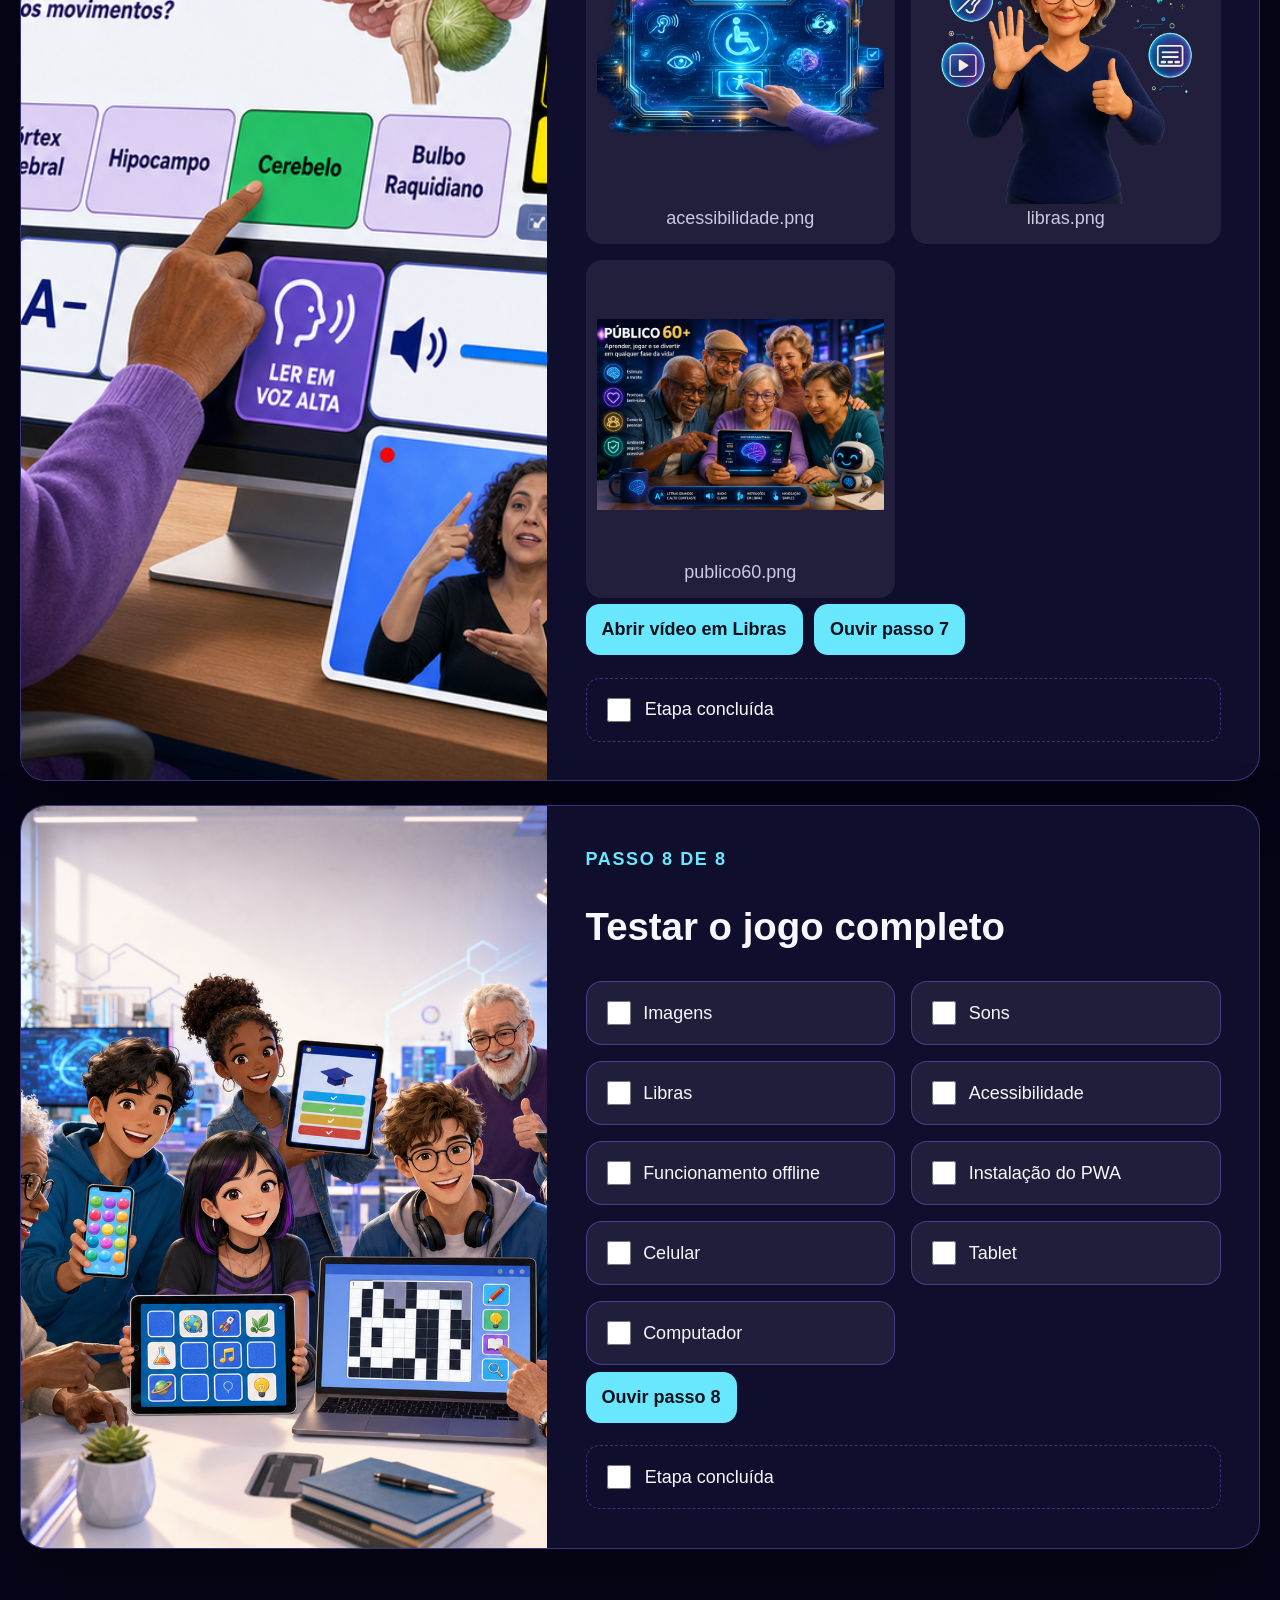
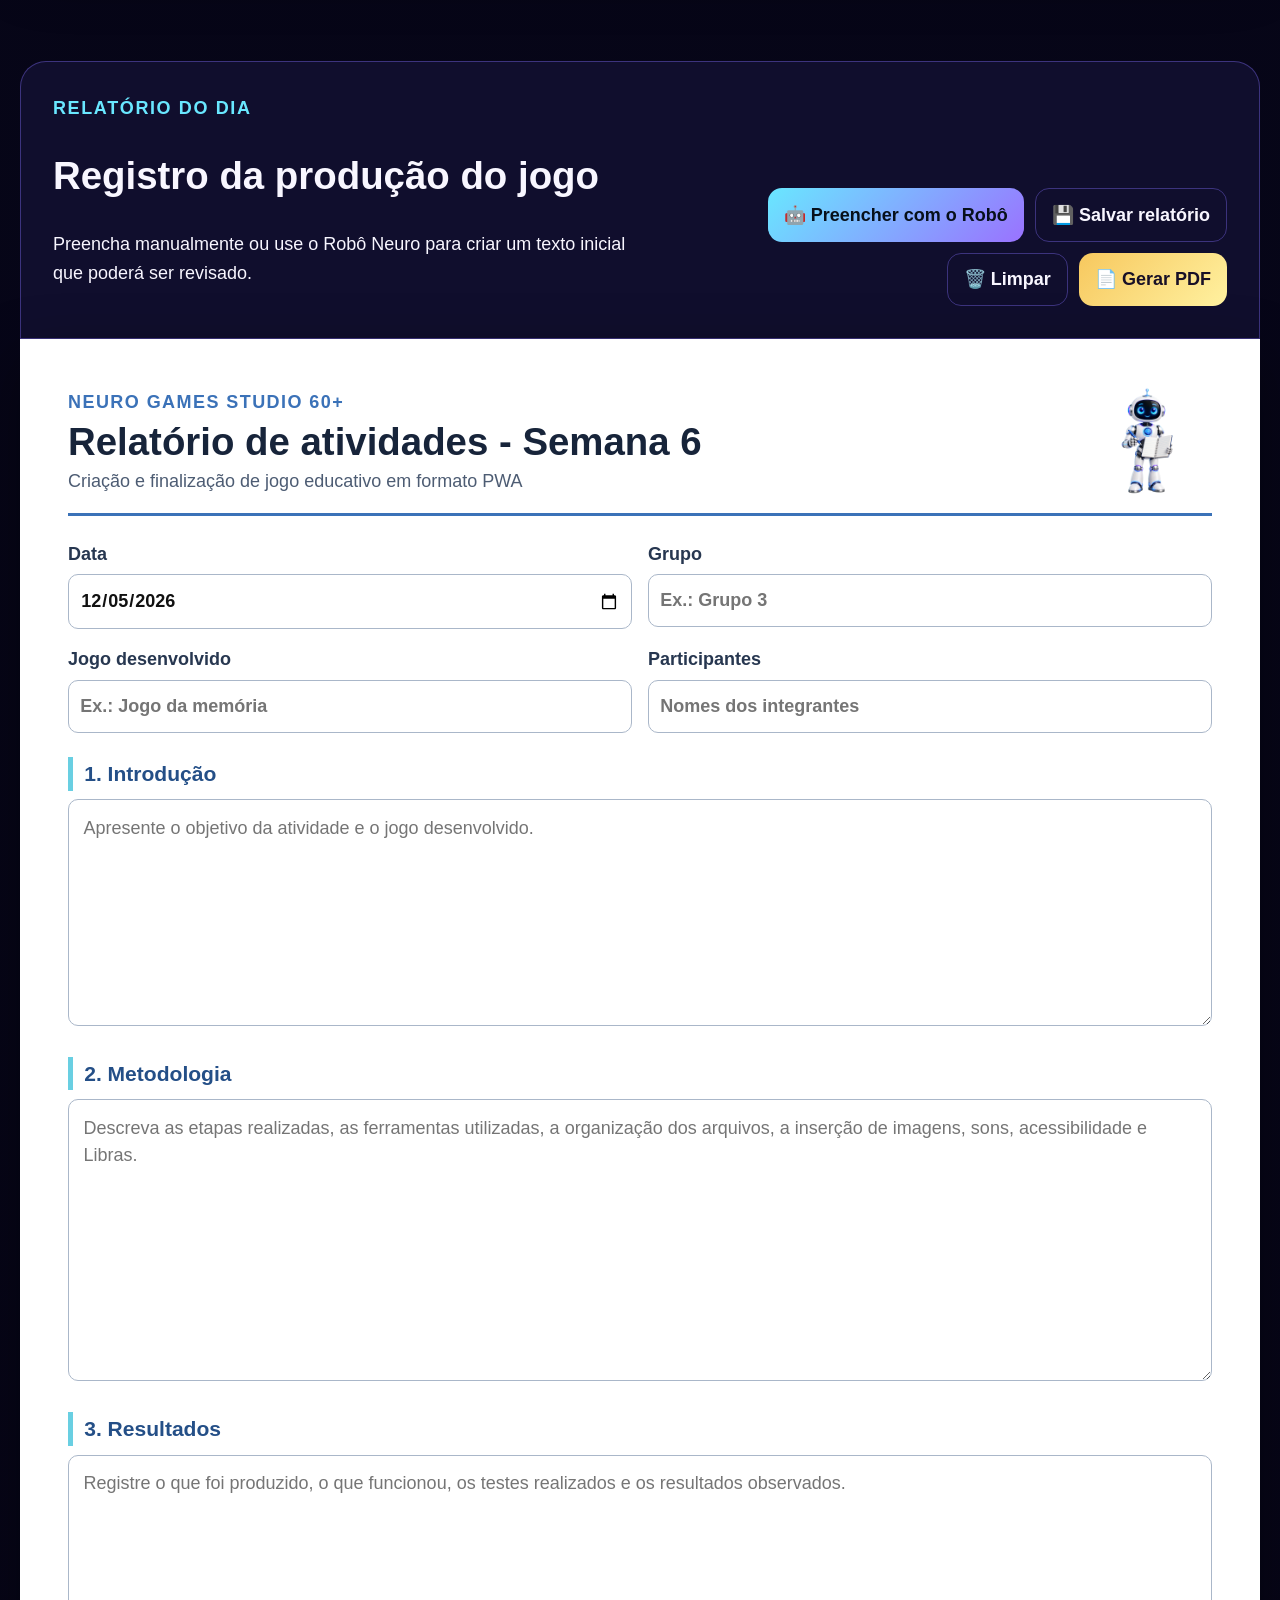
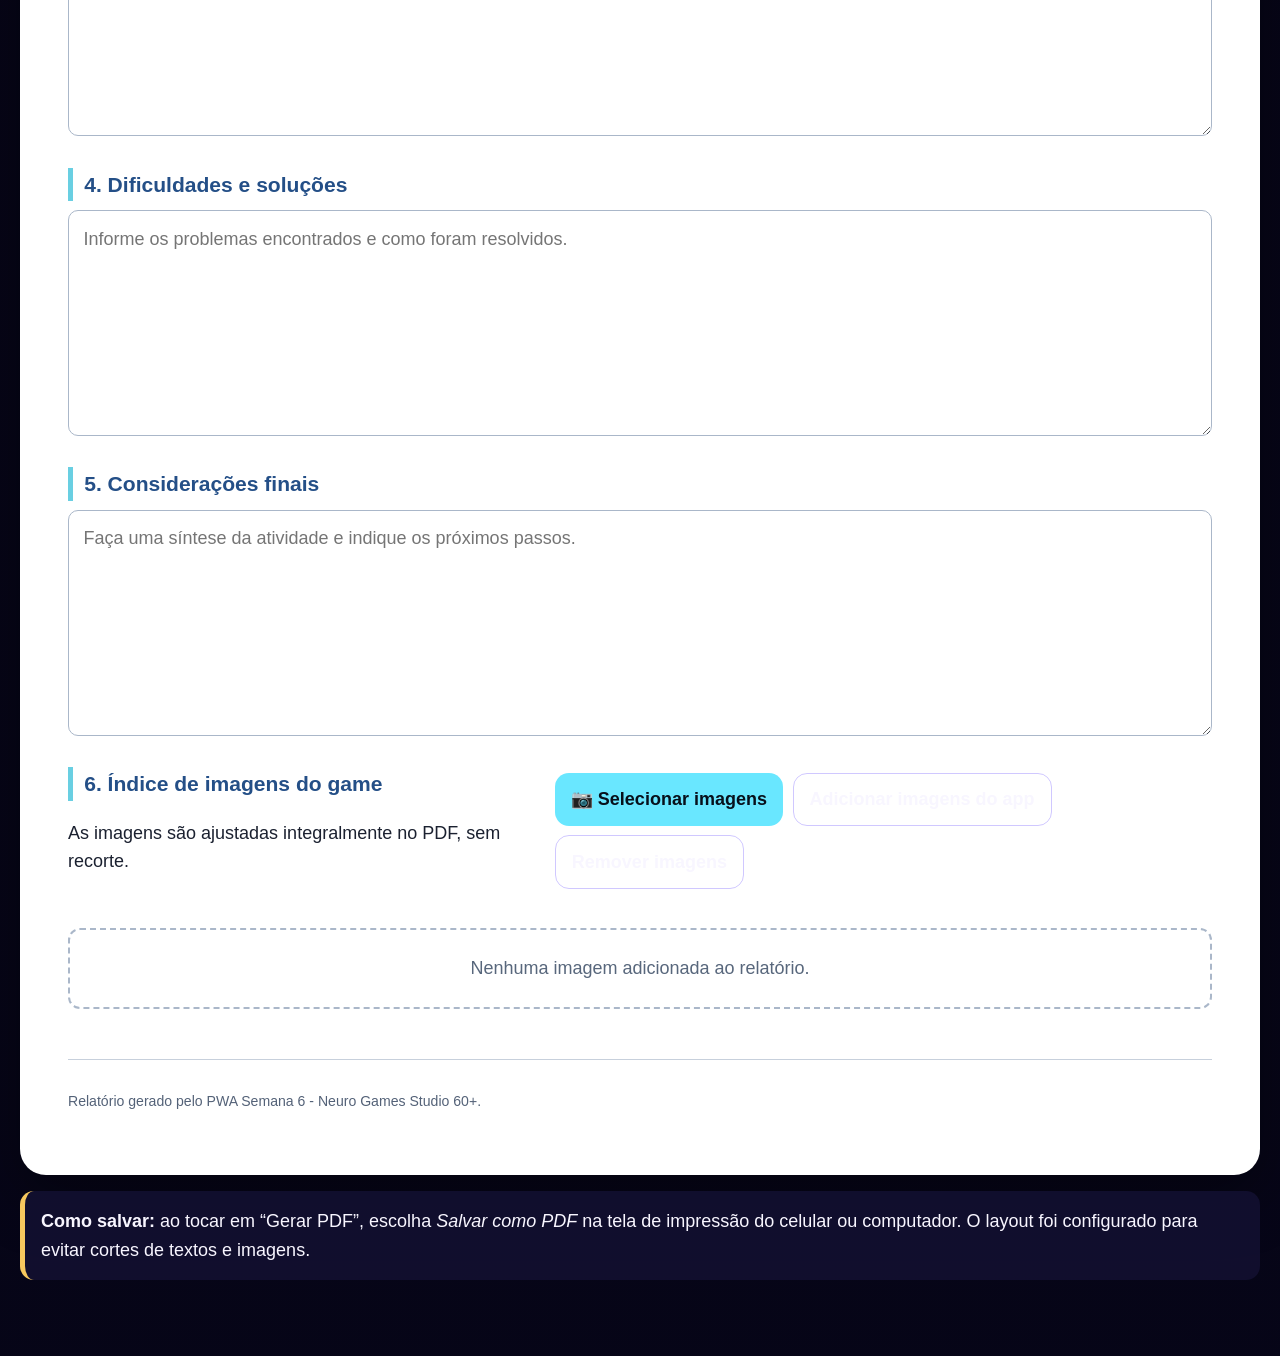
==== commit ba873acd: "Update index.html" ====
--- a/index.html
+++ b/index.html
@@ -8,7 +8,7 @@
   <link rel="manifest" href="manifest.json">
   <link rel="icon" href="assets/icons/favicon.png">
   <link rel="stylesheet" href="style.css">
-  <title>Semana 6 — Neuro Games Studio 60+</title>
+  <title>Semana 7 — Neuro Games Studio 60+</title>
 </head>
 <body>
   <a class="skip" href="#main">Pular para o conteúdo</a>
@@ -45,7 +45,7 @@
       <div class="hero-layout">
         <section class="mission">
 <div class="mission-text">
-            <span class="tag">MISSÃO DA SEMANA 6</span>
+            <span class="tag">MISSÃO DA SEMANA 7</span>
             <h1>Finalizar o jogo educativo do grupo</h1>
             <p>Organize pastas, imagens, código, sons, acessibilidade, Libras e testes finais.</p>
             <div class="progress-label">
@@ -538,4 +538,4 @@
   <script>if(window.VLibras){new window.VLibras.Widget("https://vlibras.gov.br/app");}</script>
   <script src="app.js"></script>
 </body>
-</html>+</html>
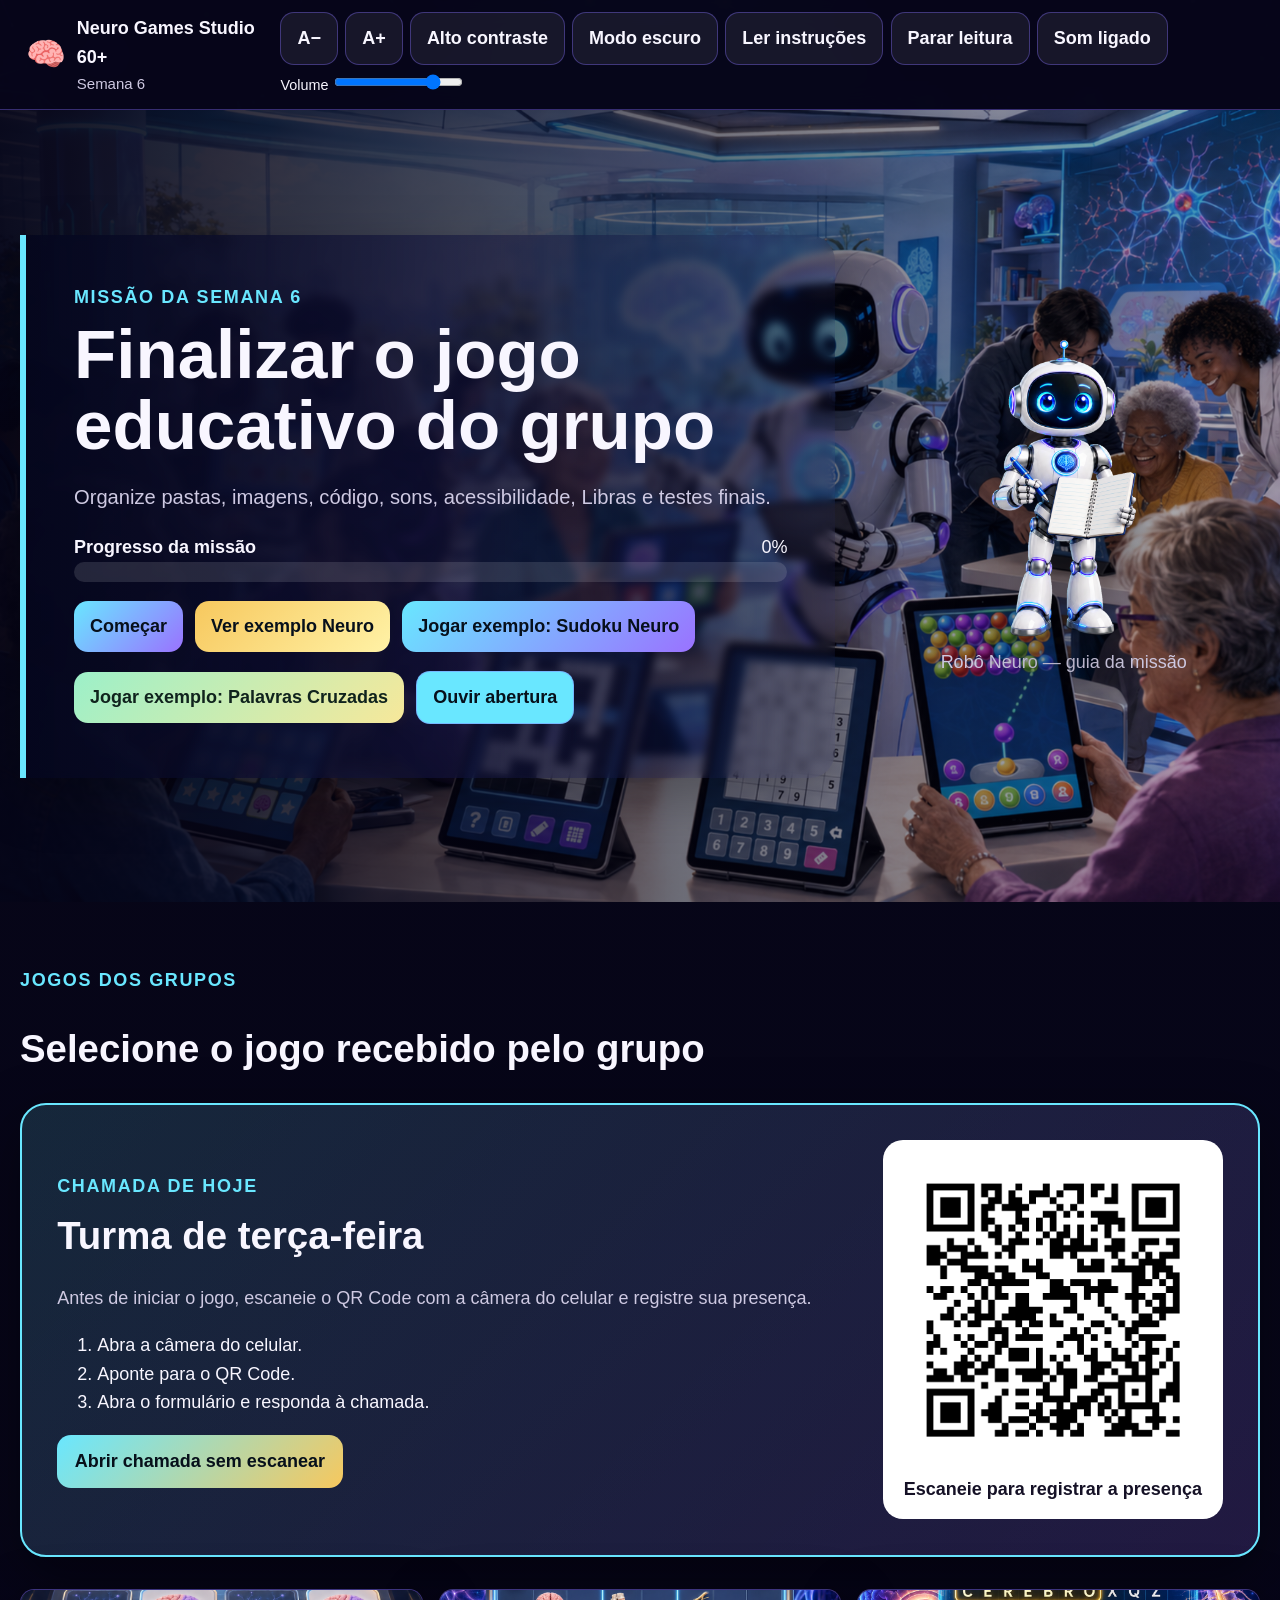
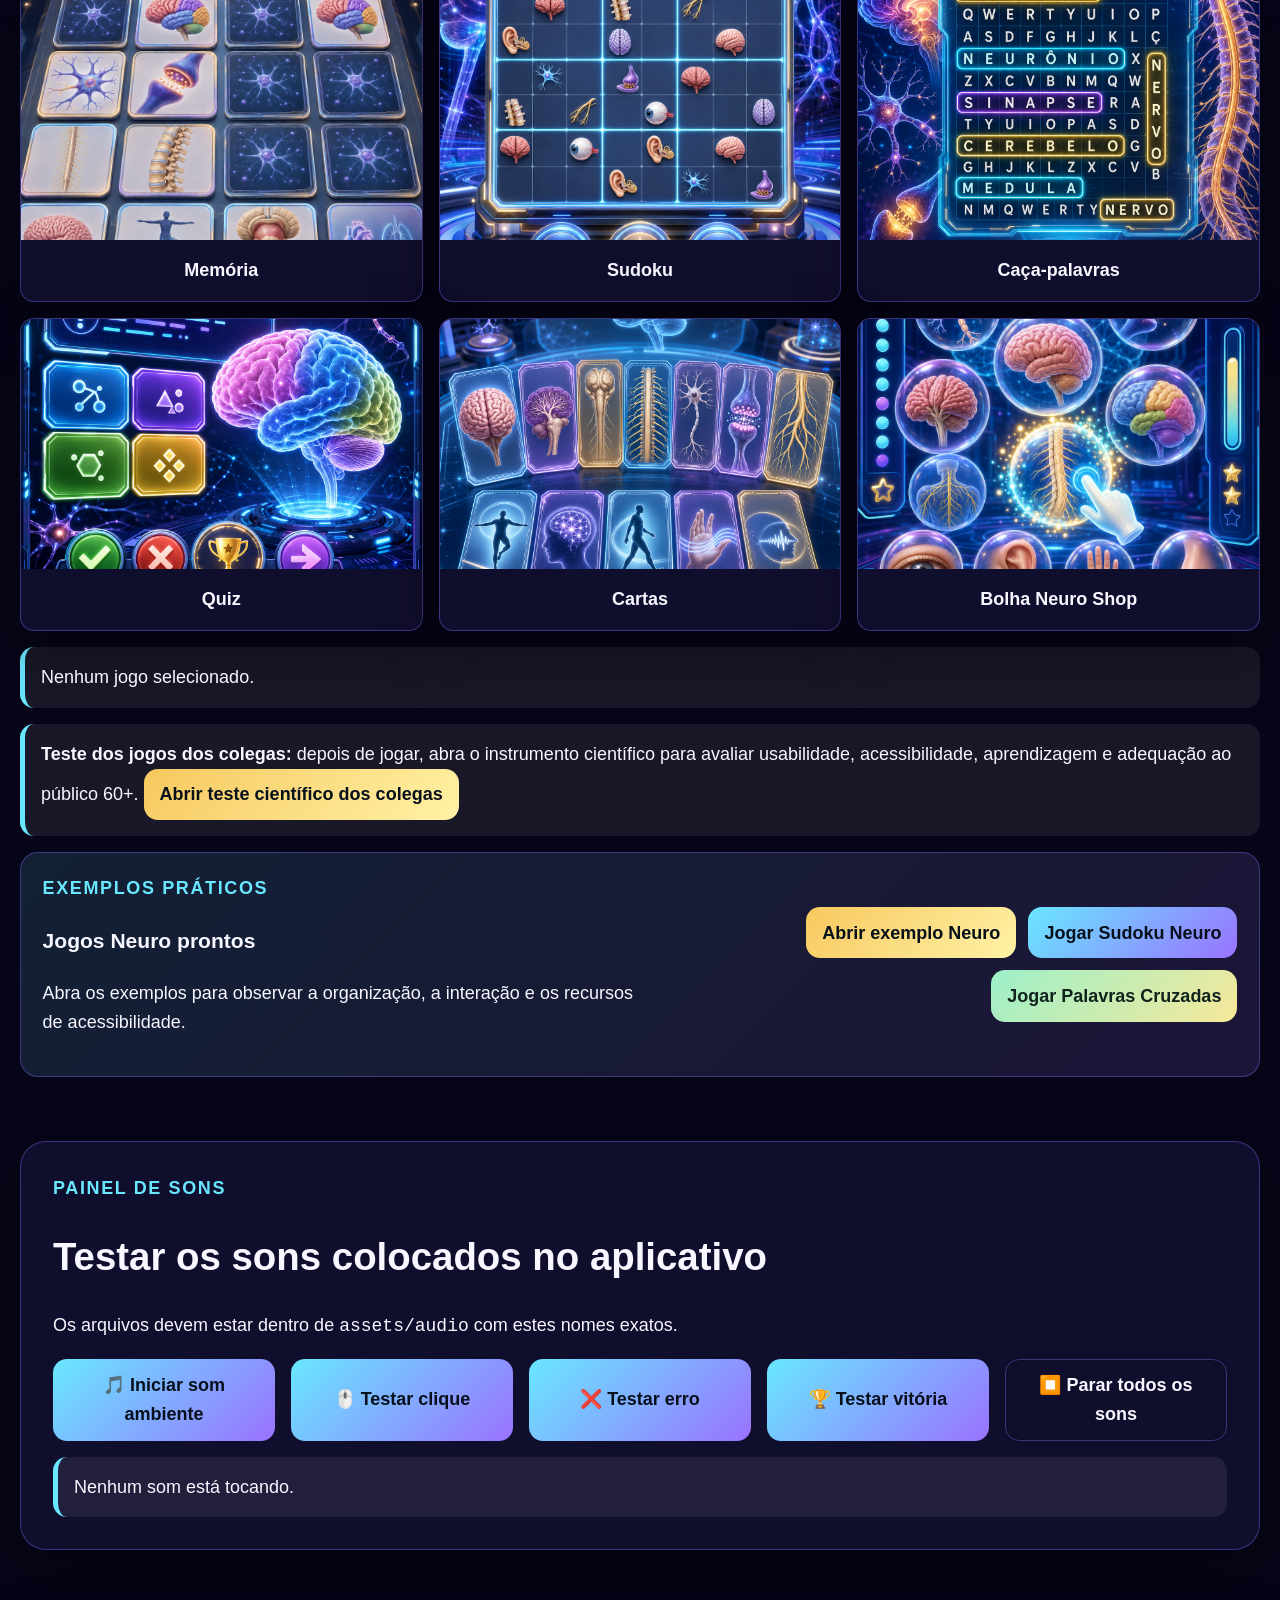
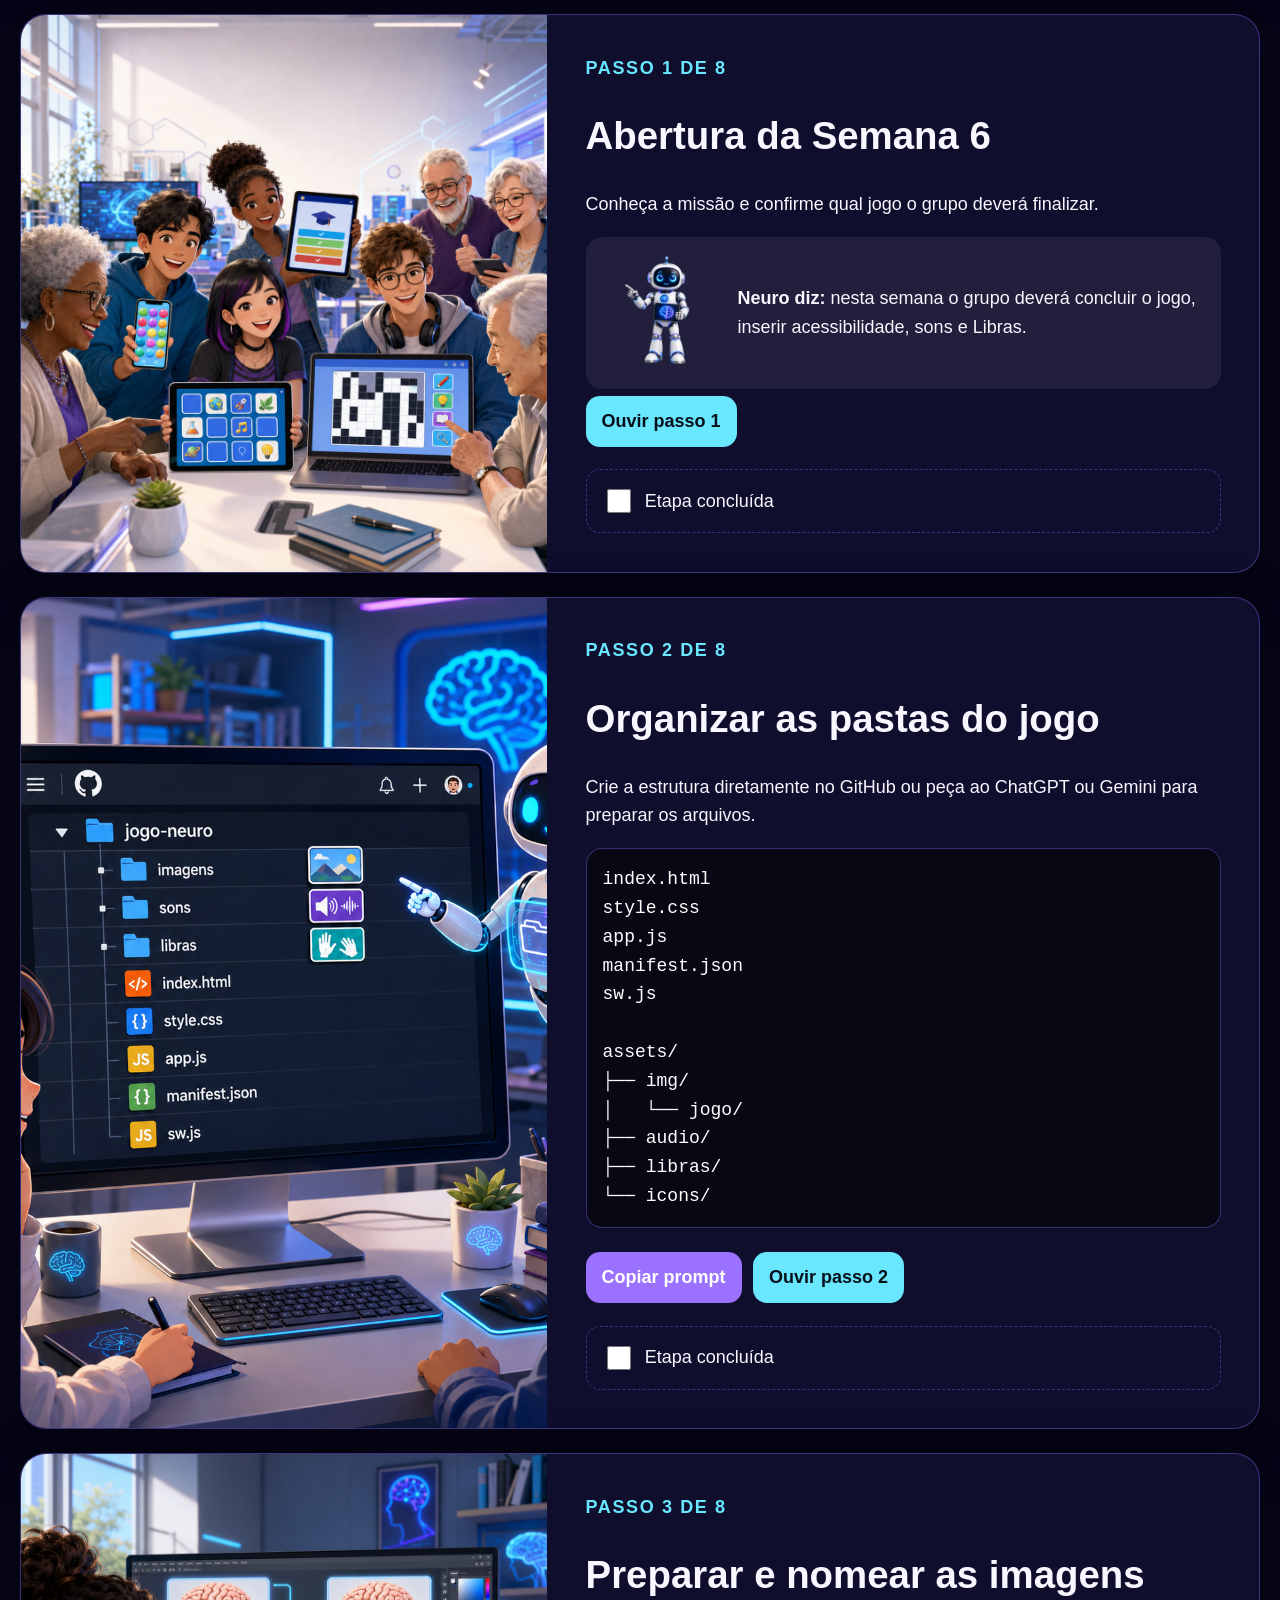
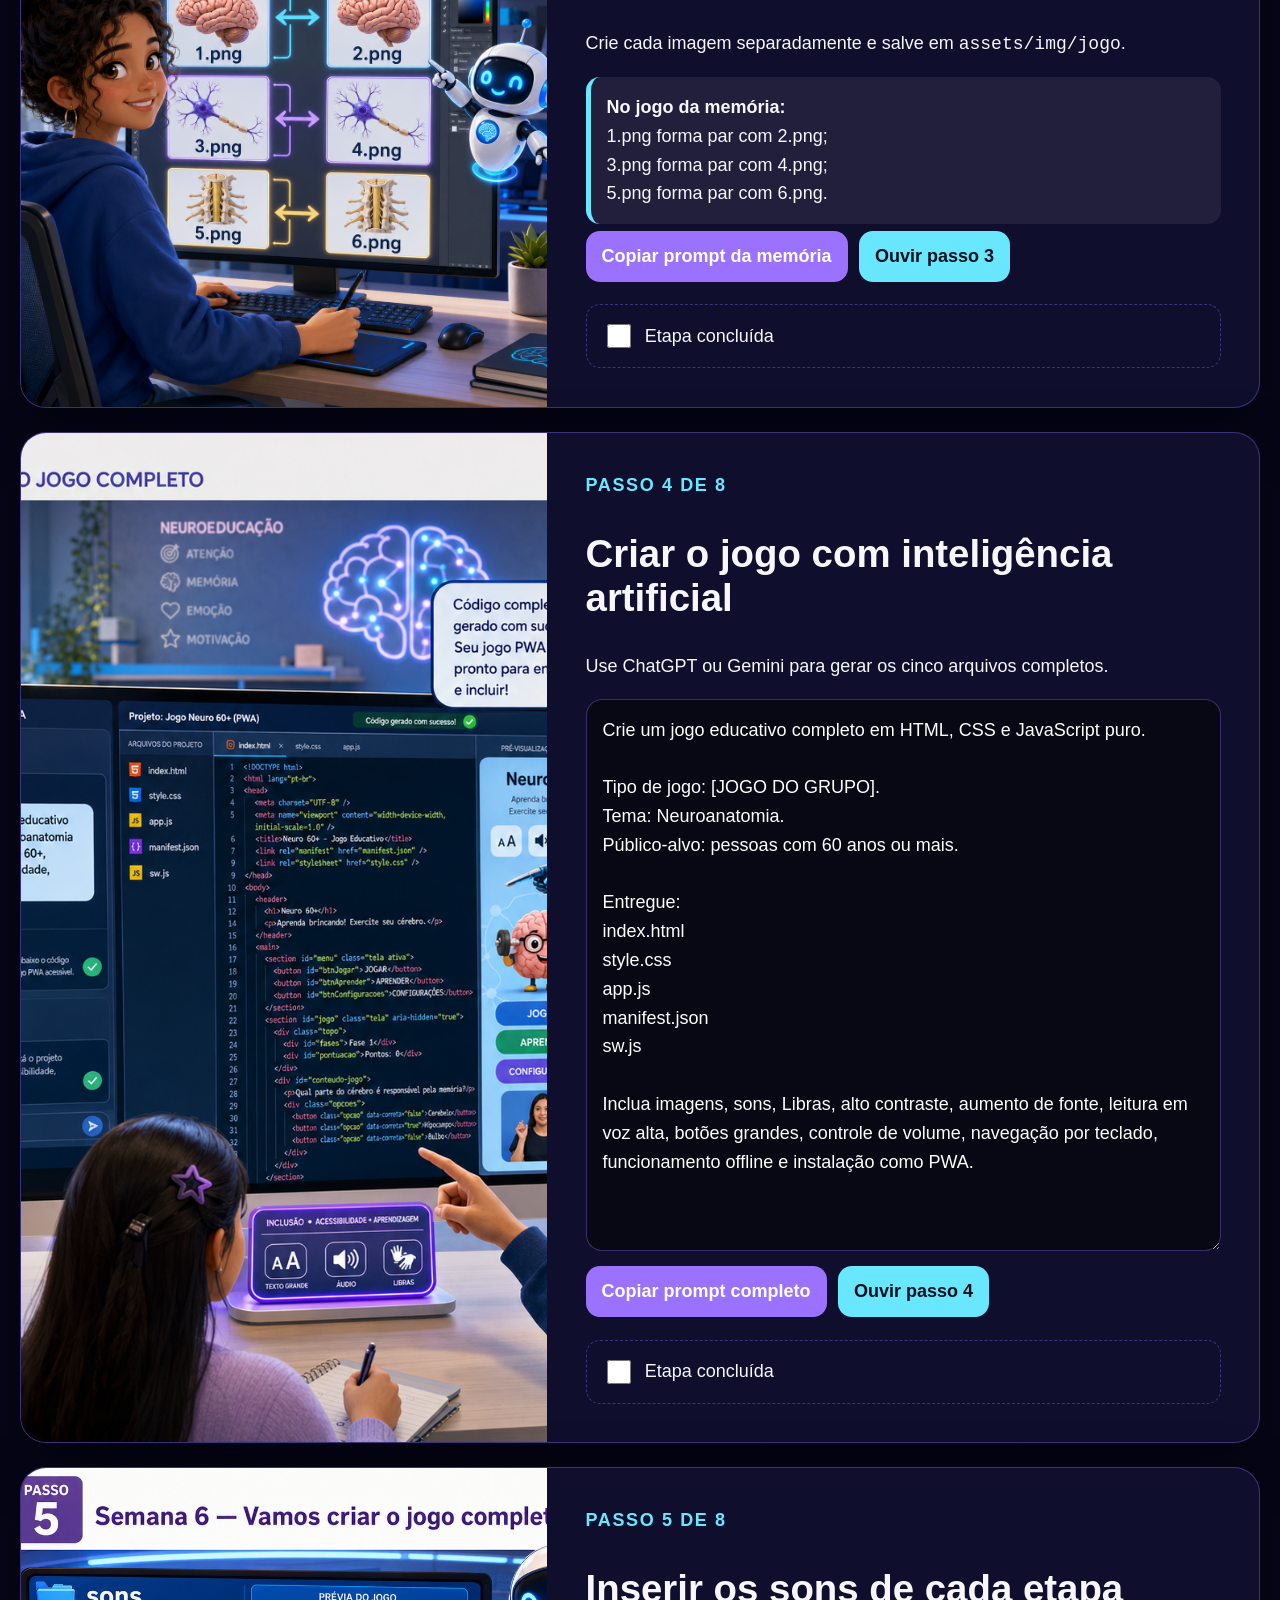
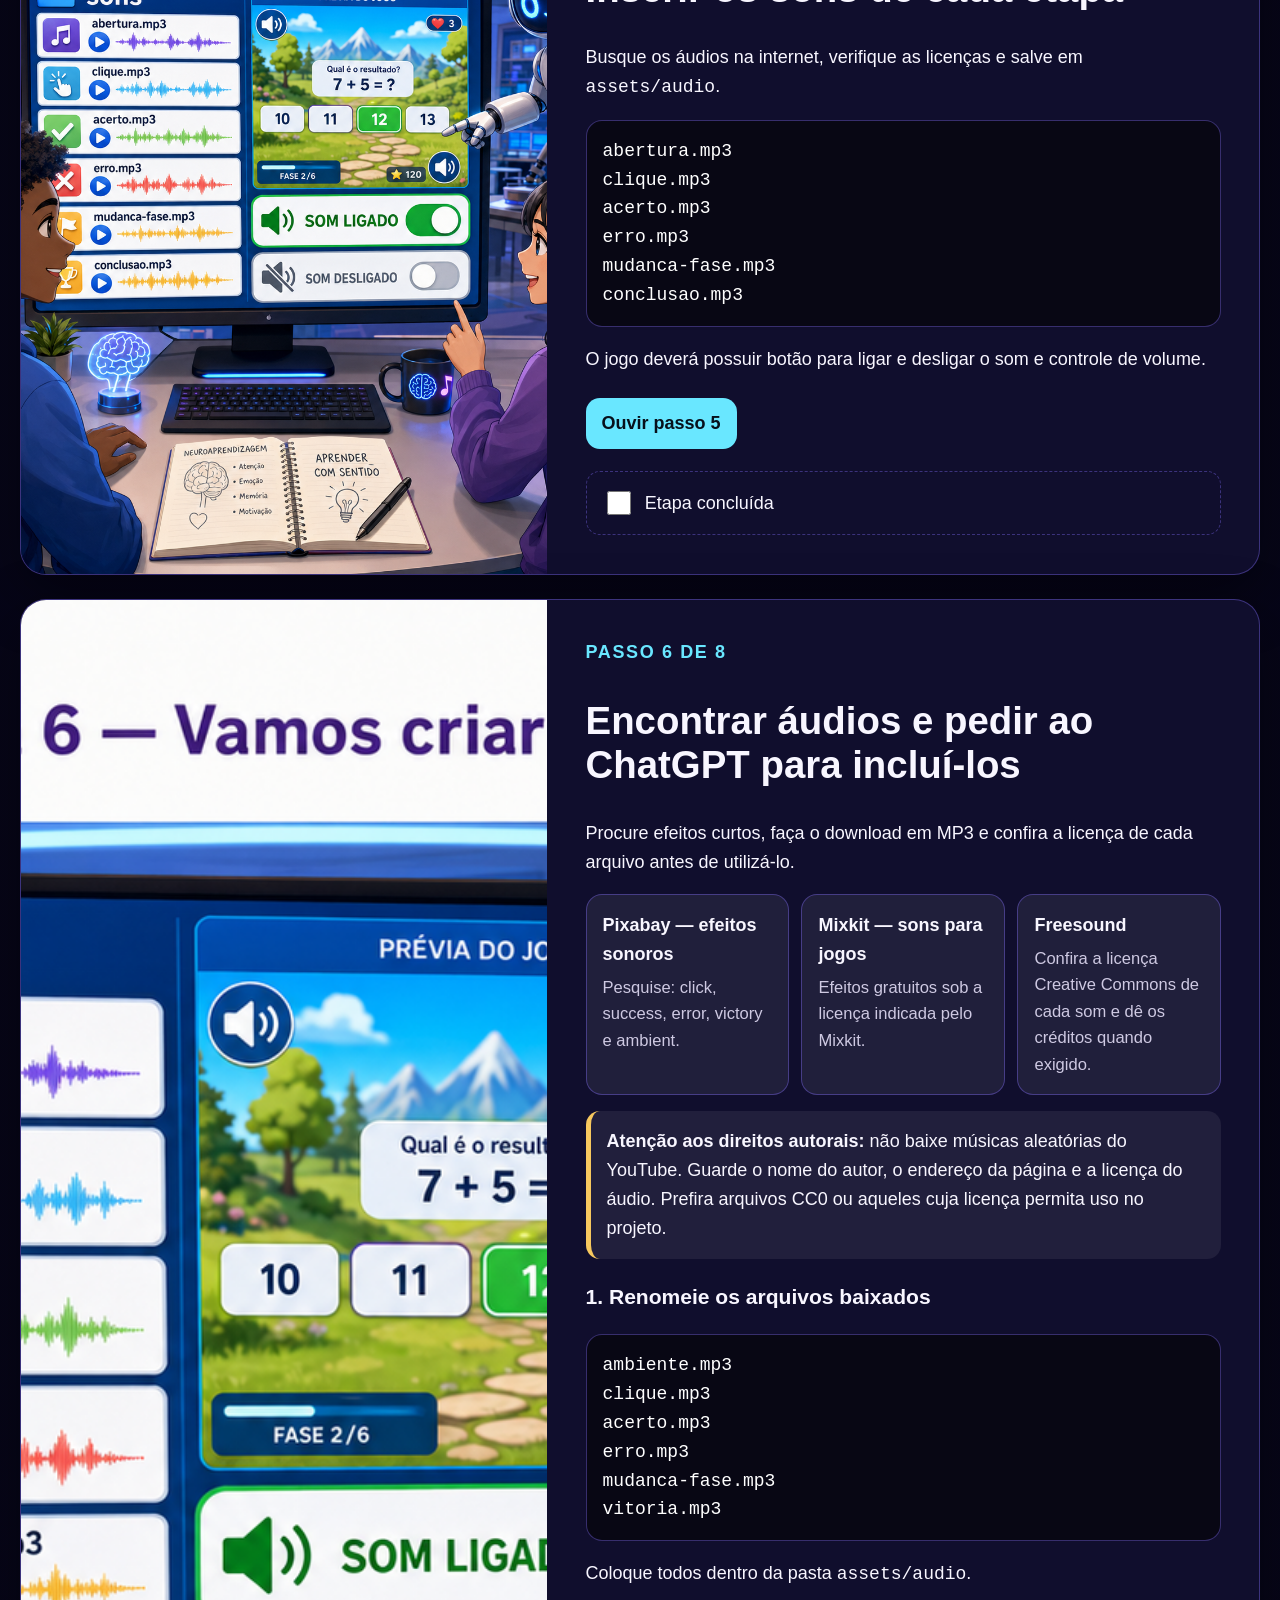
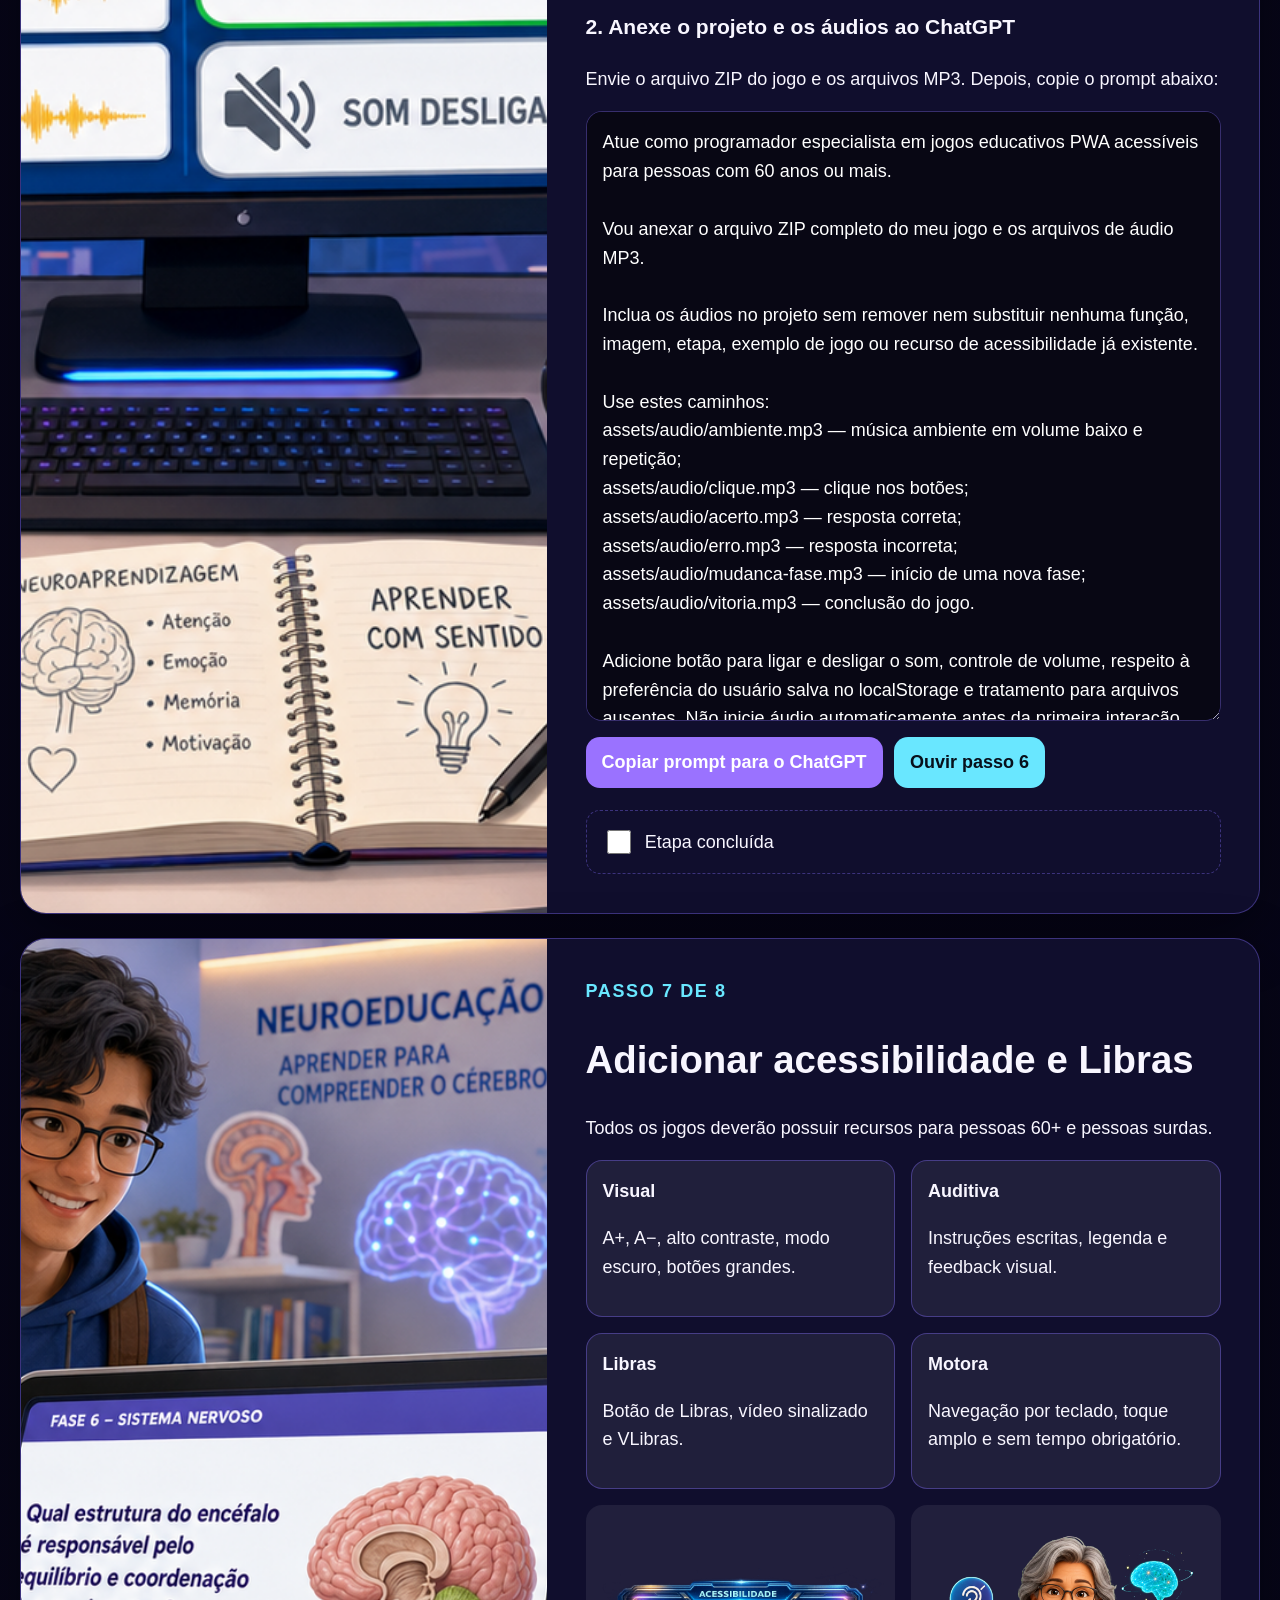
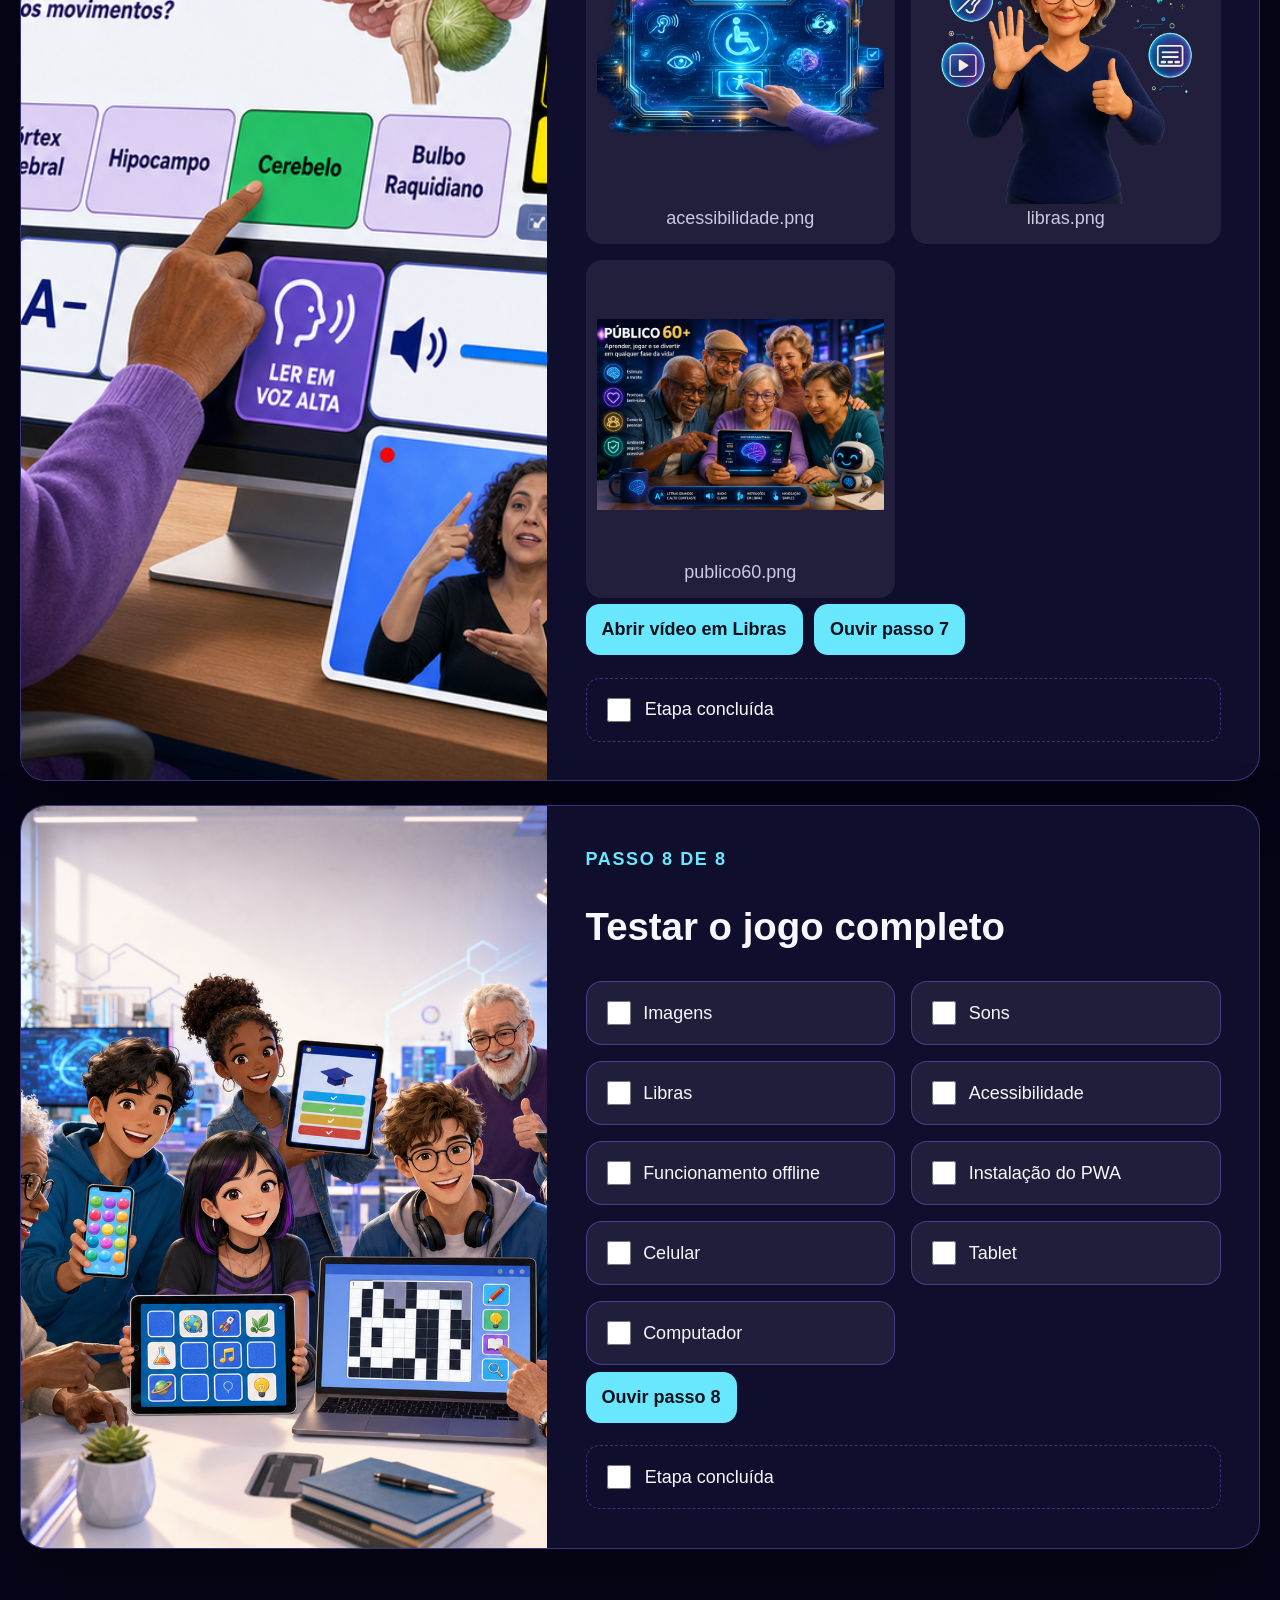
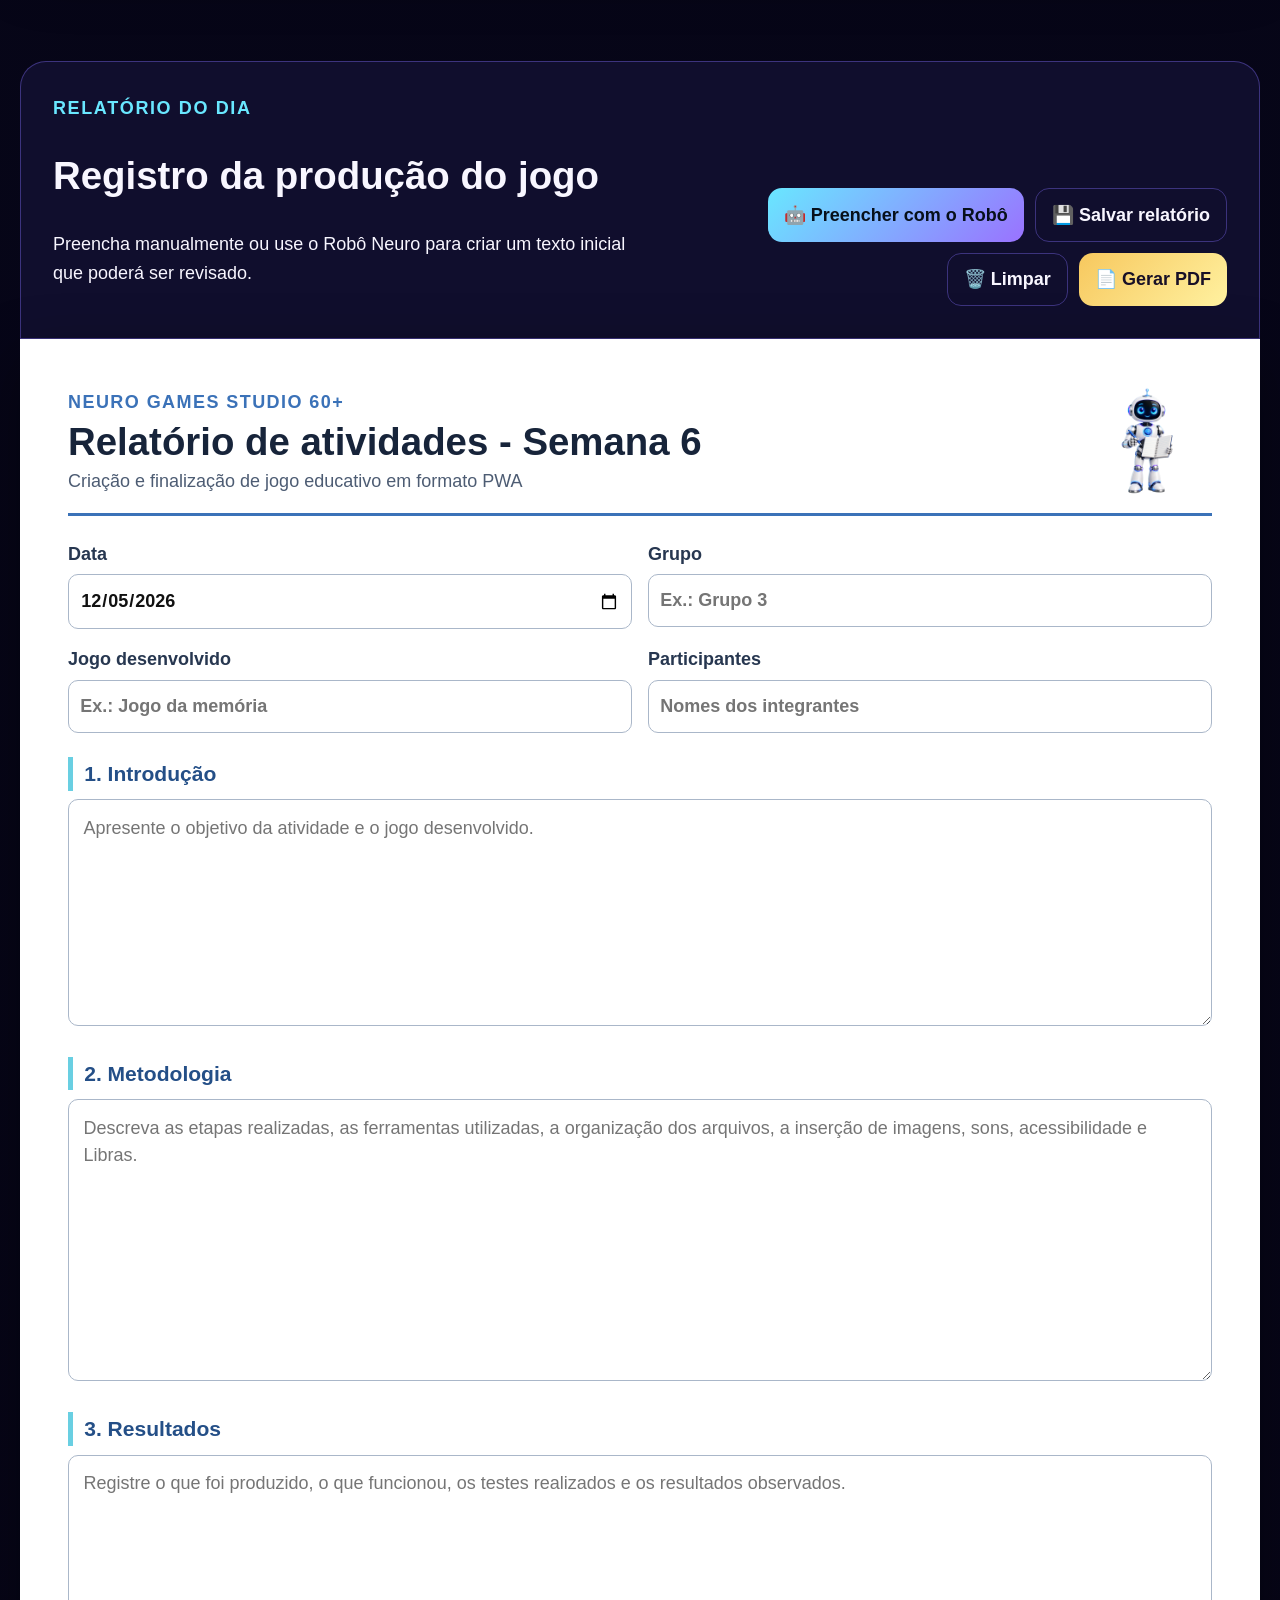
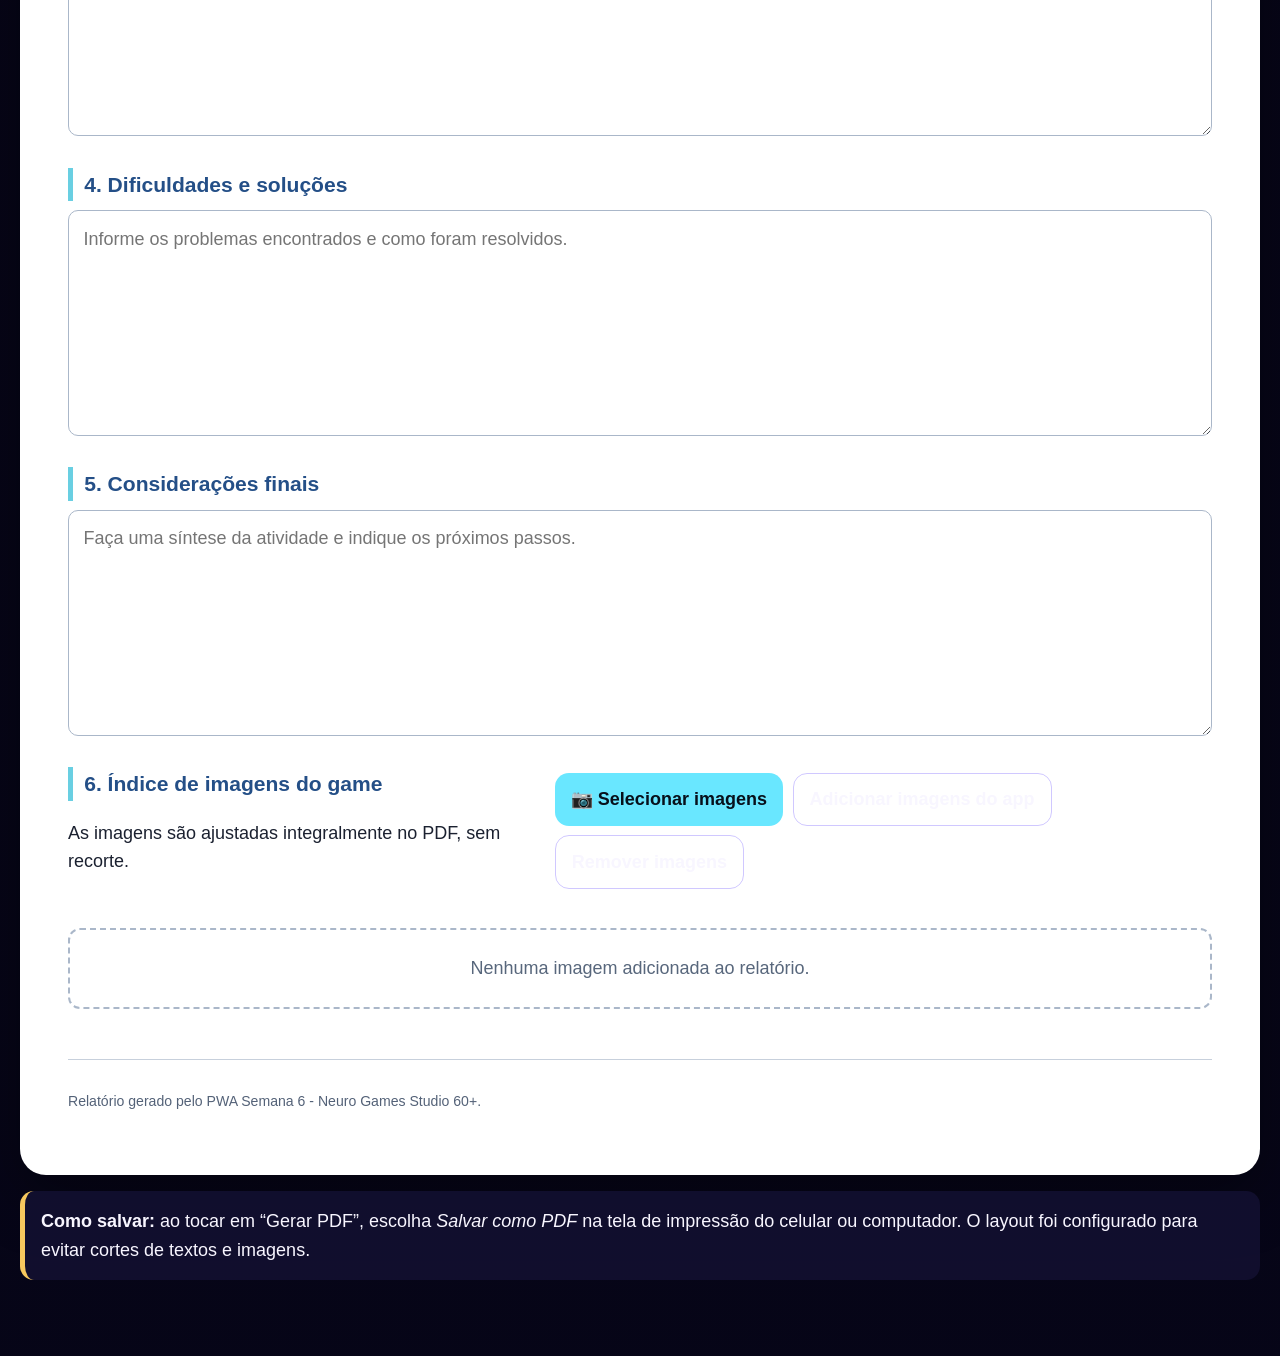
==== commit d3f44b22: "Add files via upload" ====
--- a/index.html
+++ b/index.html
@@ -8,7 +8,7 @@
   <link rel="manifest" href="manifest.json">
   <link rel="icon" href="assets/icons/favicon.png">
   <link rel="stylesheet" href="style.css">
-  <title>Semana 7 — Neuro Games Studio 60+</title>
+  <title>Semana 6 — Neuro Games Studio 60+</title>
 </head>
 <body>
   <a class="skip" href="#main">Pular para o conteúdo</a>
@@ -45,7 +45,7 @@
       <div class="hero-layout">
         <section class="mission">
 <div class="mission-text">
-            <span class="tag">MISSÃO DA SEMANA 7</span>
+            <span class="tag">MISSÃO DA SEMANA 6</span>
             <h1>Finalizar o jogo educativo do grupo</h1>
             <p>Organize pastas, imagens, código, sons, acessibilidade, Libras e testes finais.</p>
             <div class="progress-label">
@@ -107,14 +107,14 @@
             <li>Abra o formulário e responda à chamada.</li>
           </ol>
           <a class="attendance-button"
-             href="https://forms.gle/7vXtwwZz4Xub4k6a8"
+             href="https://forms.gle/ZXgj4DoXxcvxDrtq7"
              target="_blank"
              rel="noopener noreferrer">
             Abrir chamada sem escanear
           </a>
         </div>
         <a class="qr-link"
-           href="https://forms.gle/7vXtwwZz4Xub4k6a8"
+           href="https://forms.gle/ZXgj4DoXxcvxDrtq7"
            target="_blank"
            rel="noopener noreferrer"
            aria-label="Abrir o formulário da chamada de quarta-feira">
@@ -538,4 +538,4 @@
   <script>if(window.VLibras){new window.VLibras.Widget("https://vlibras.gov.br/app");}</script>
   <script src="app.js"></script>
 </body>
-</html>
+</html>
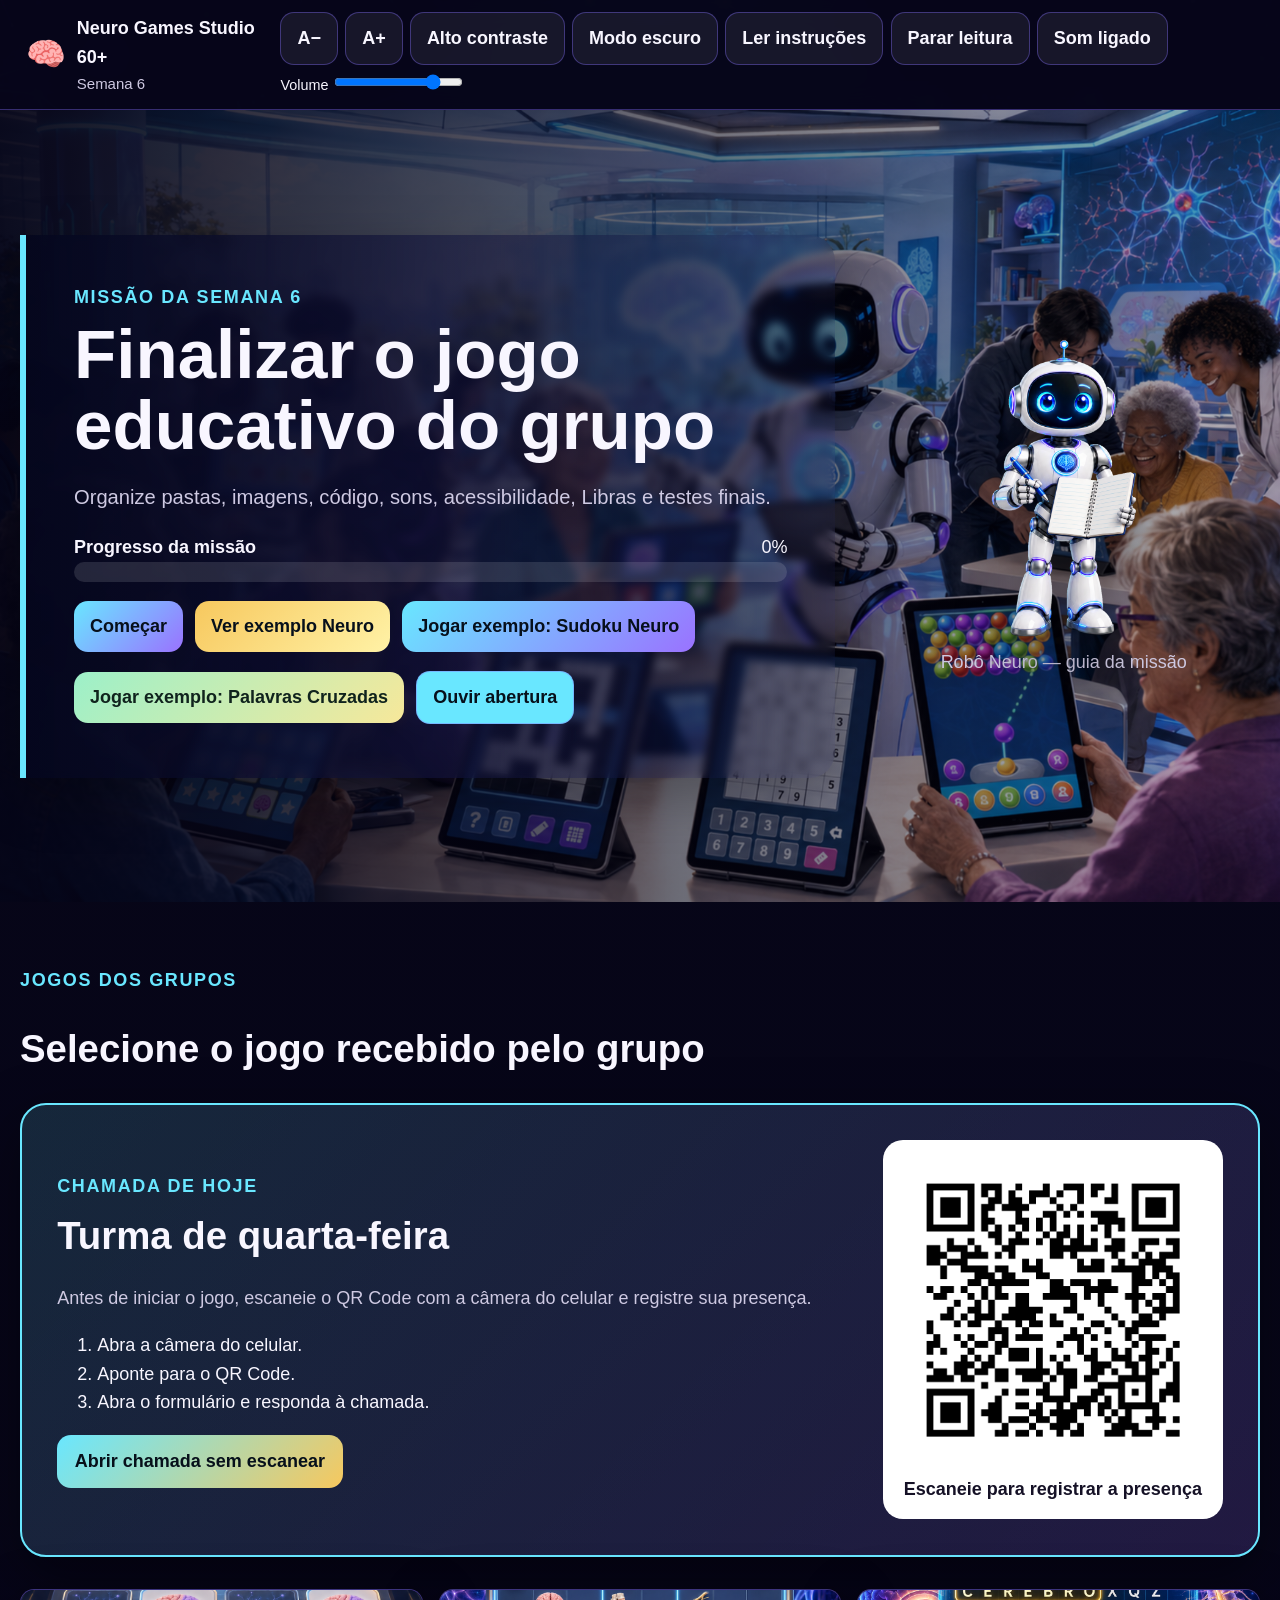
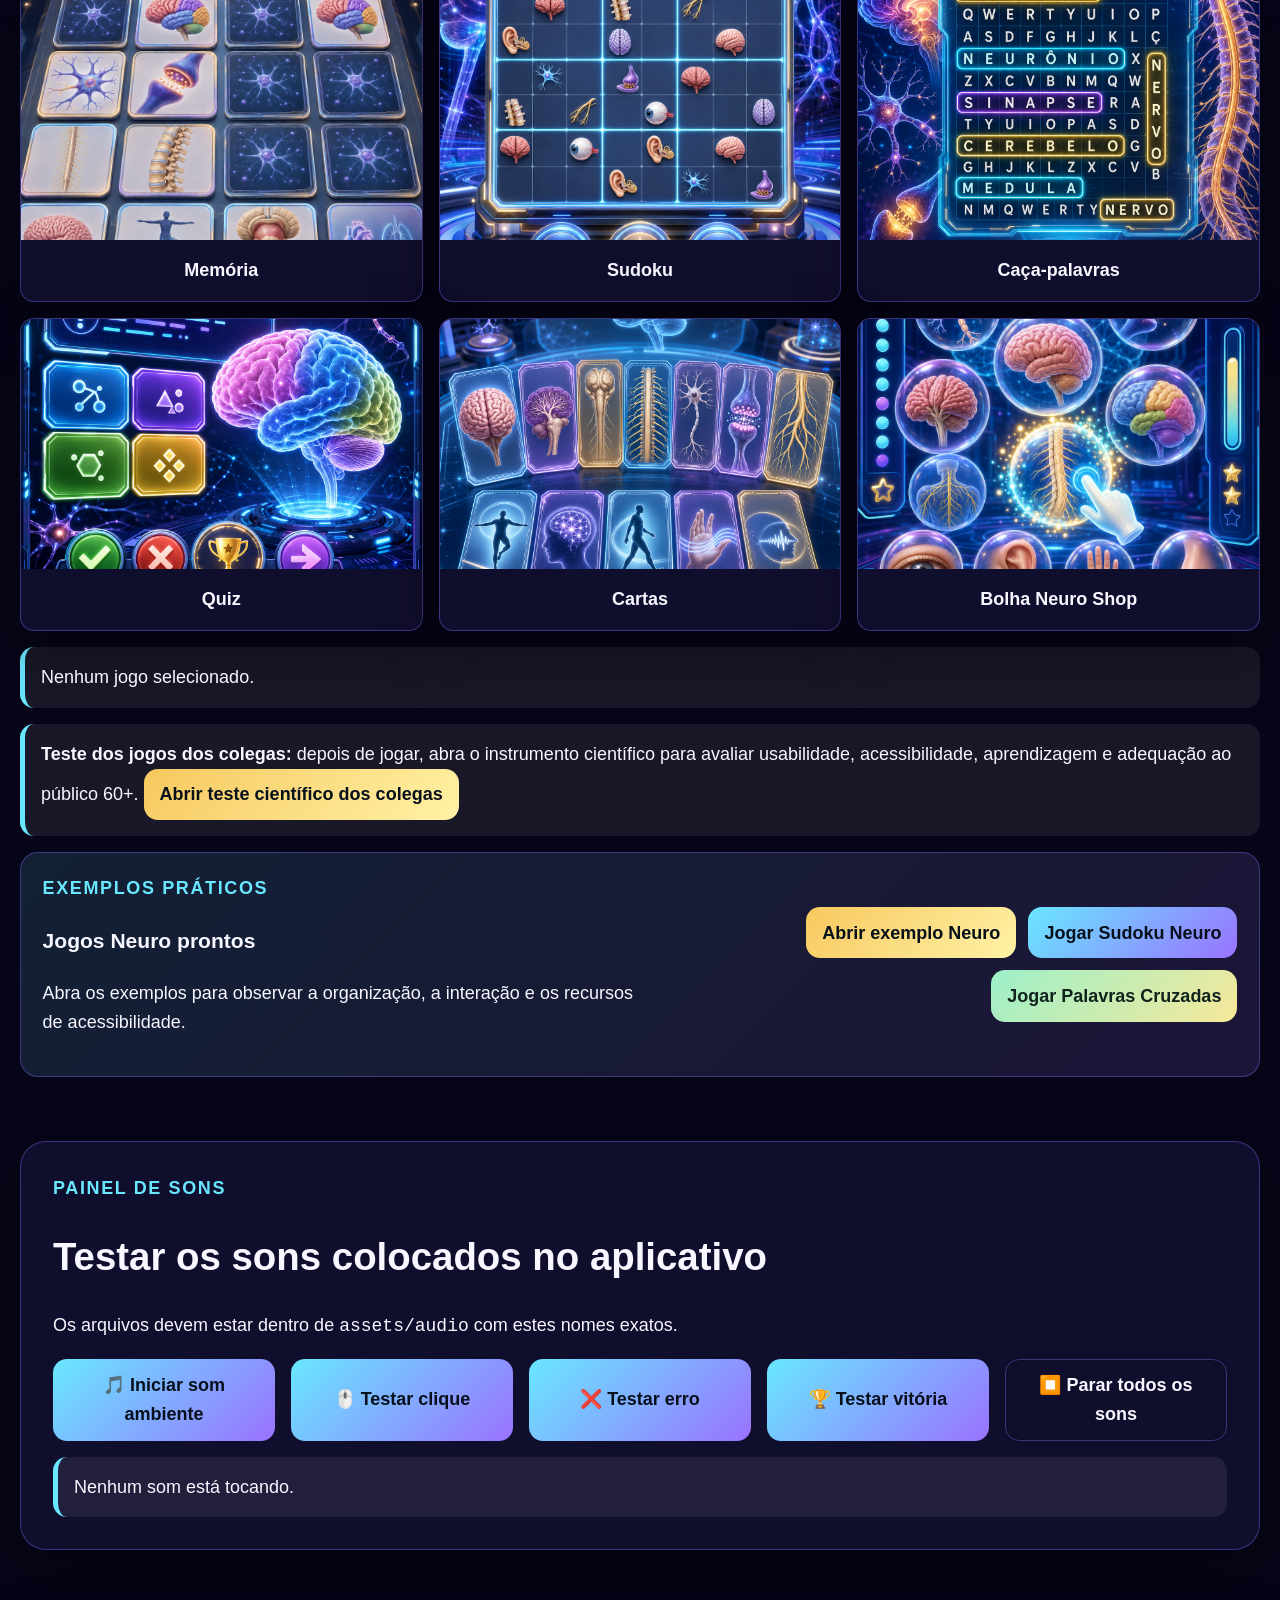
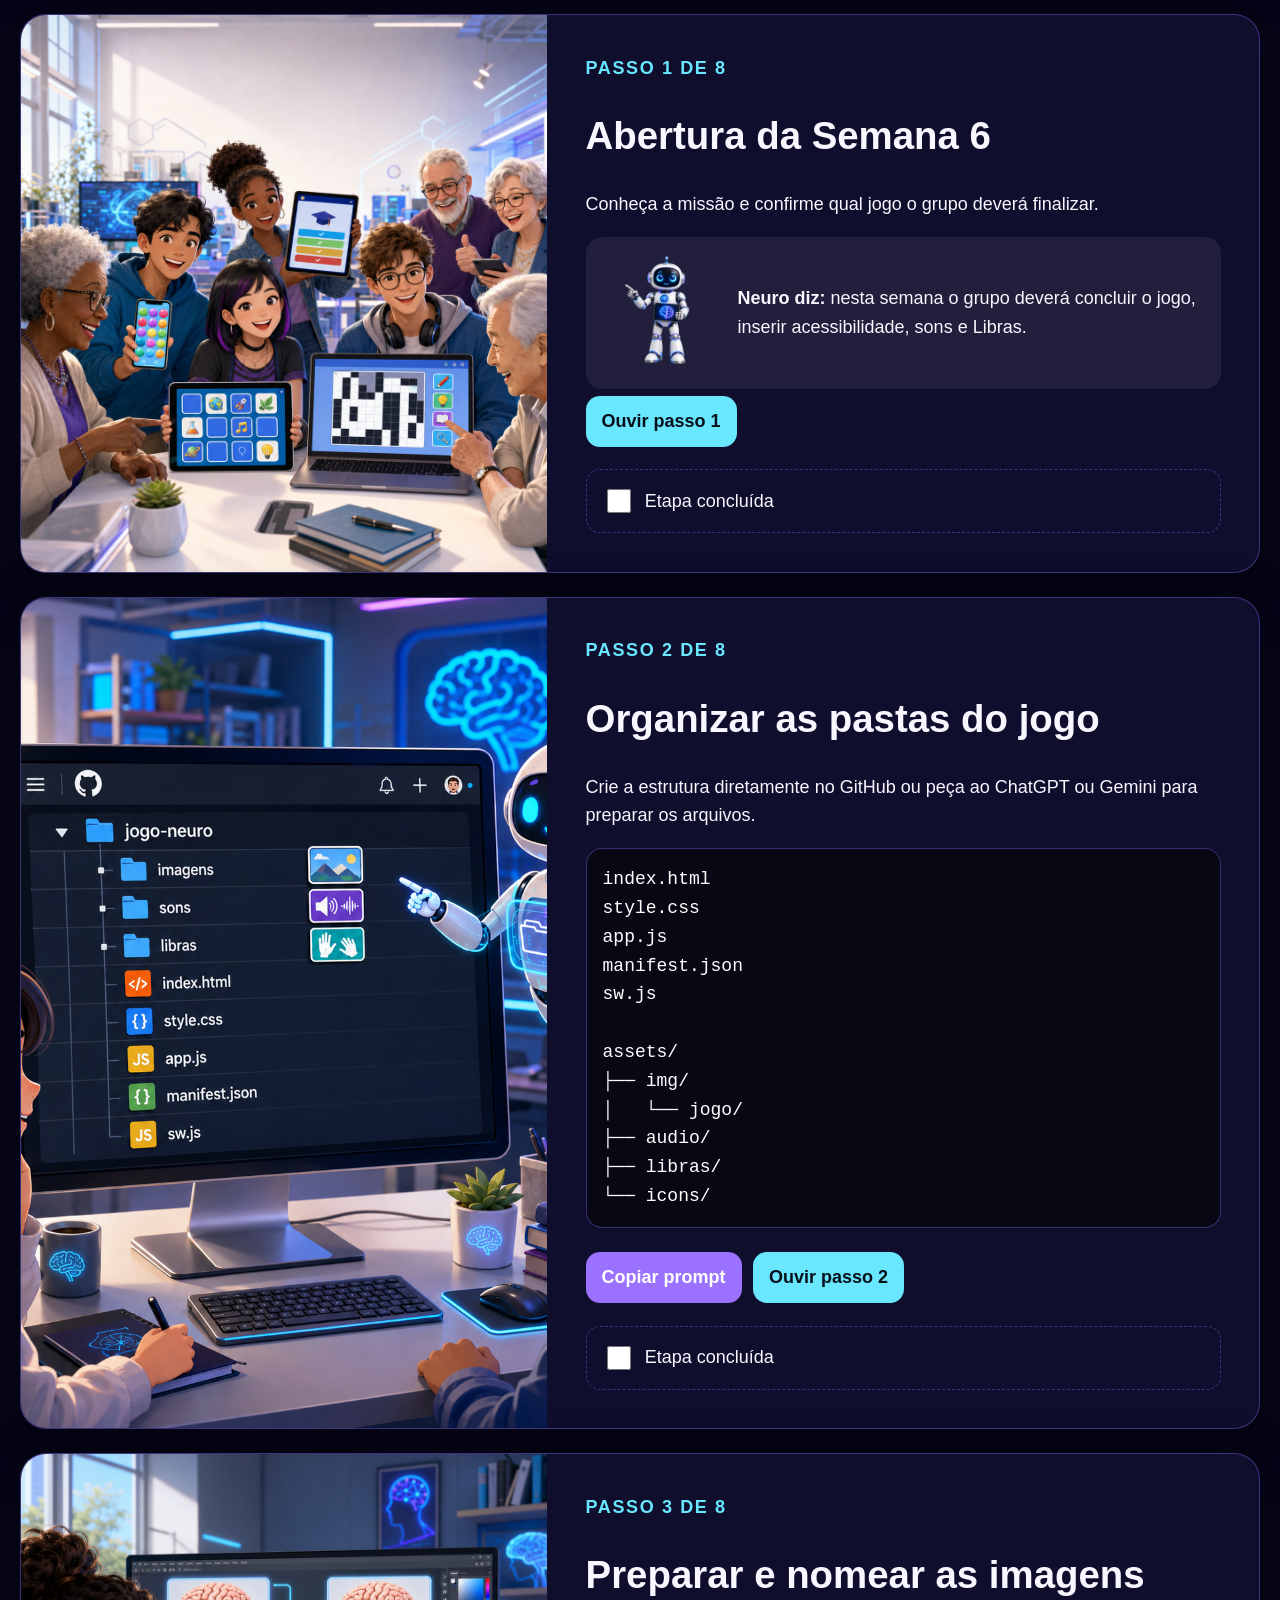
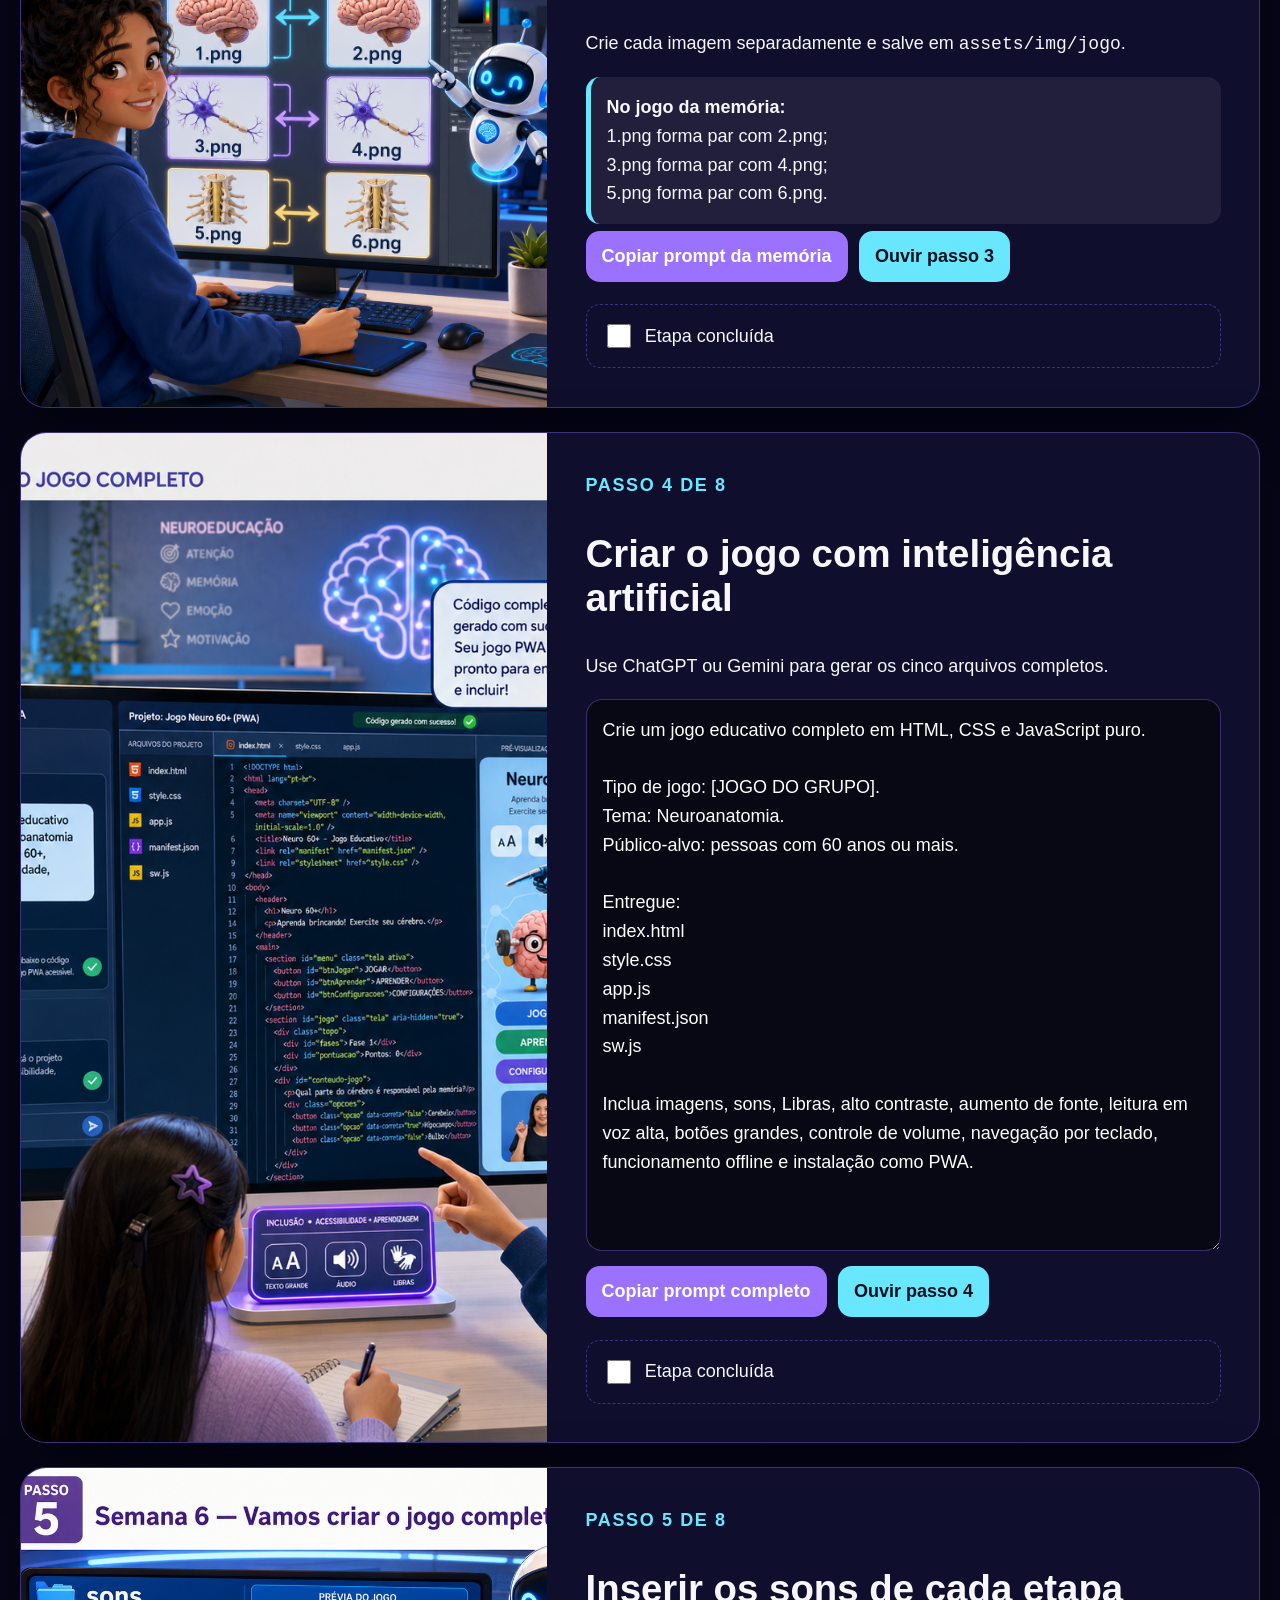
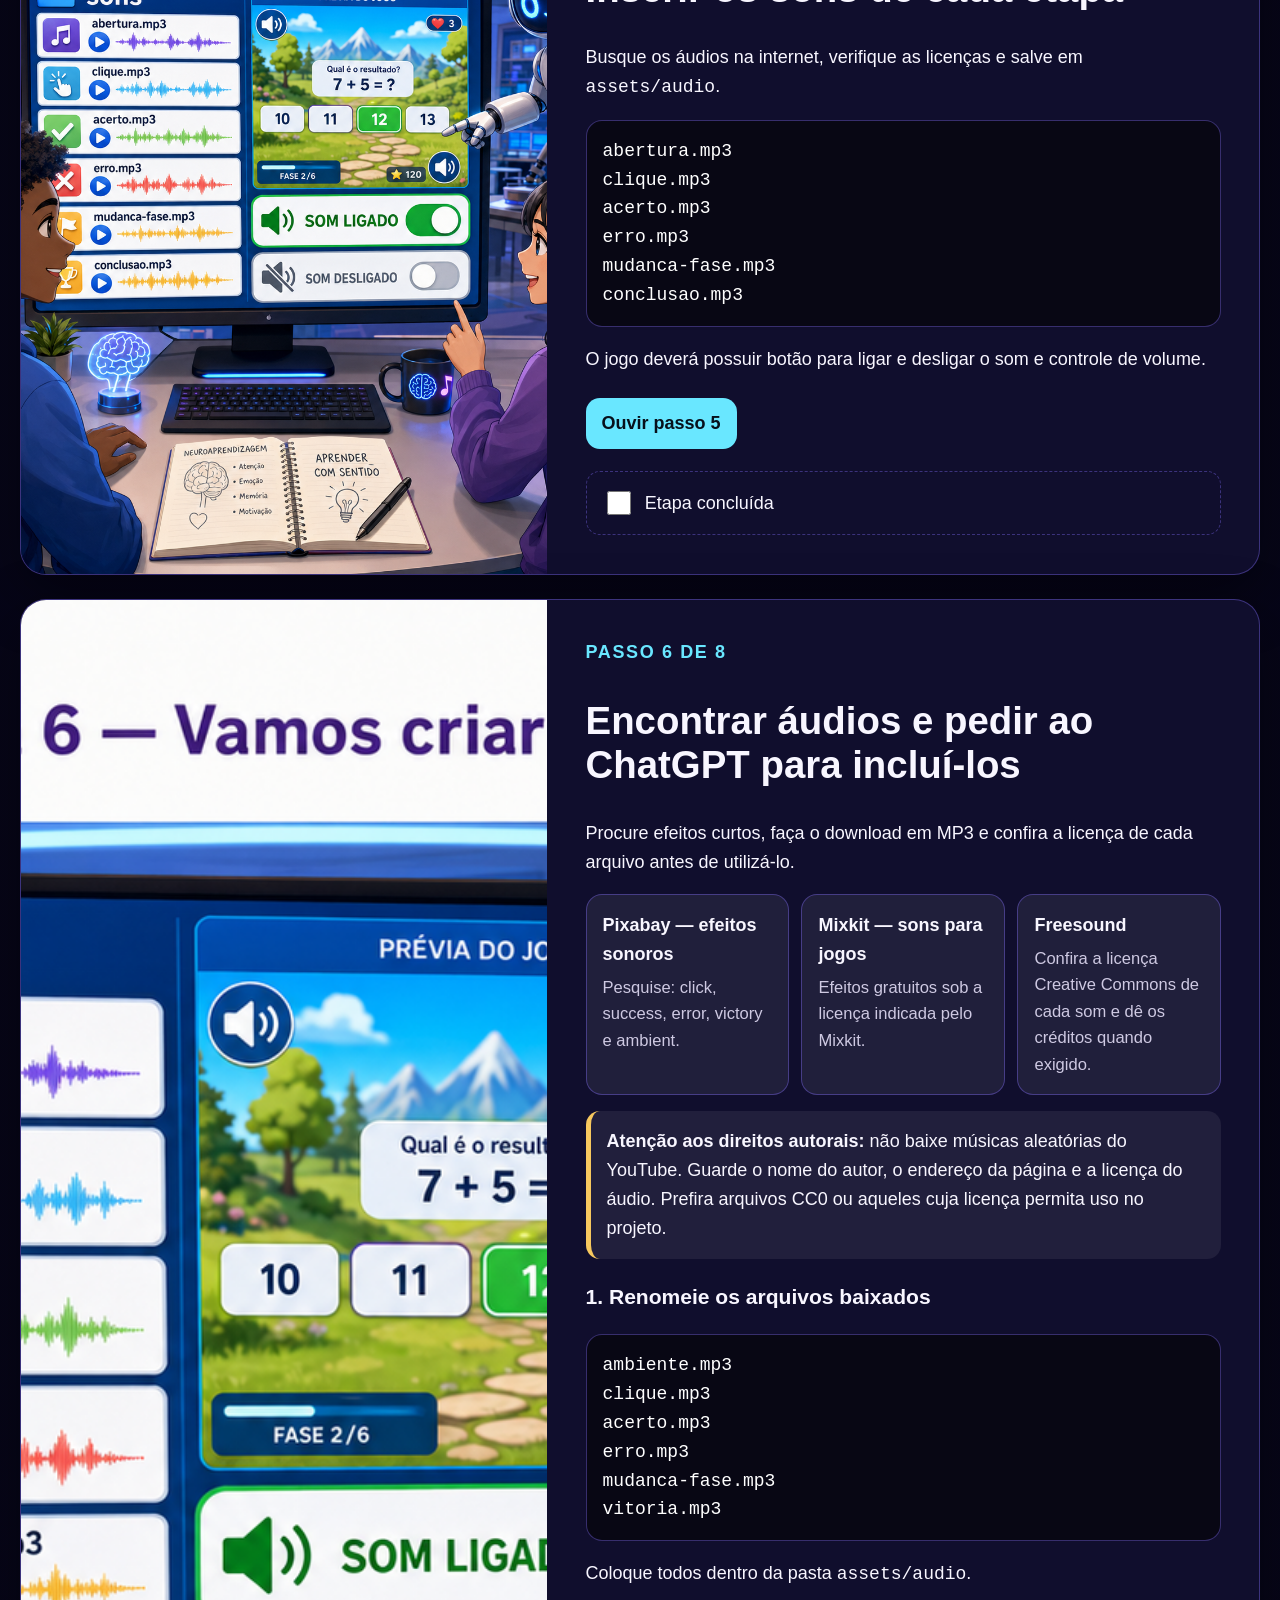
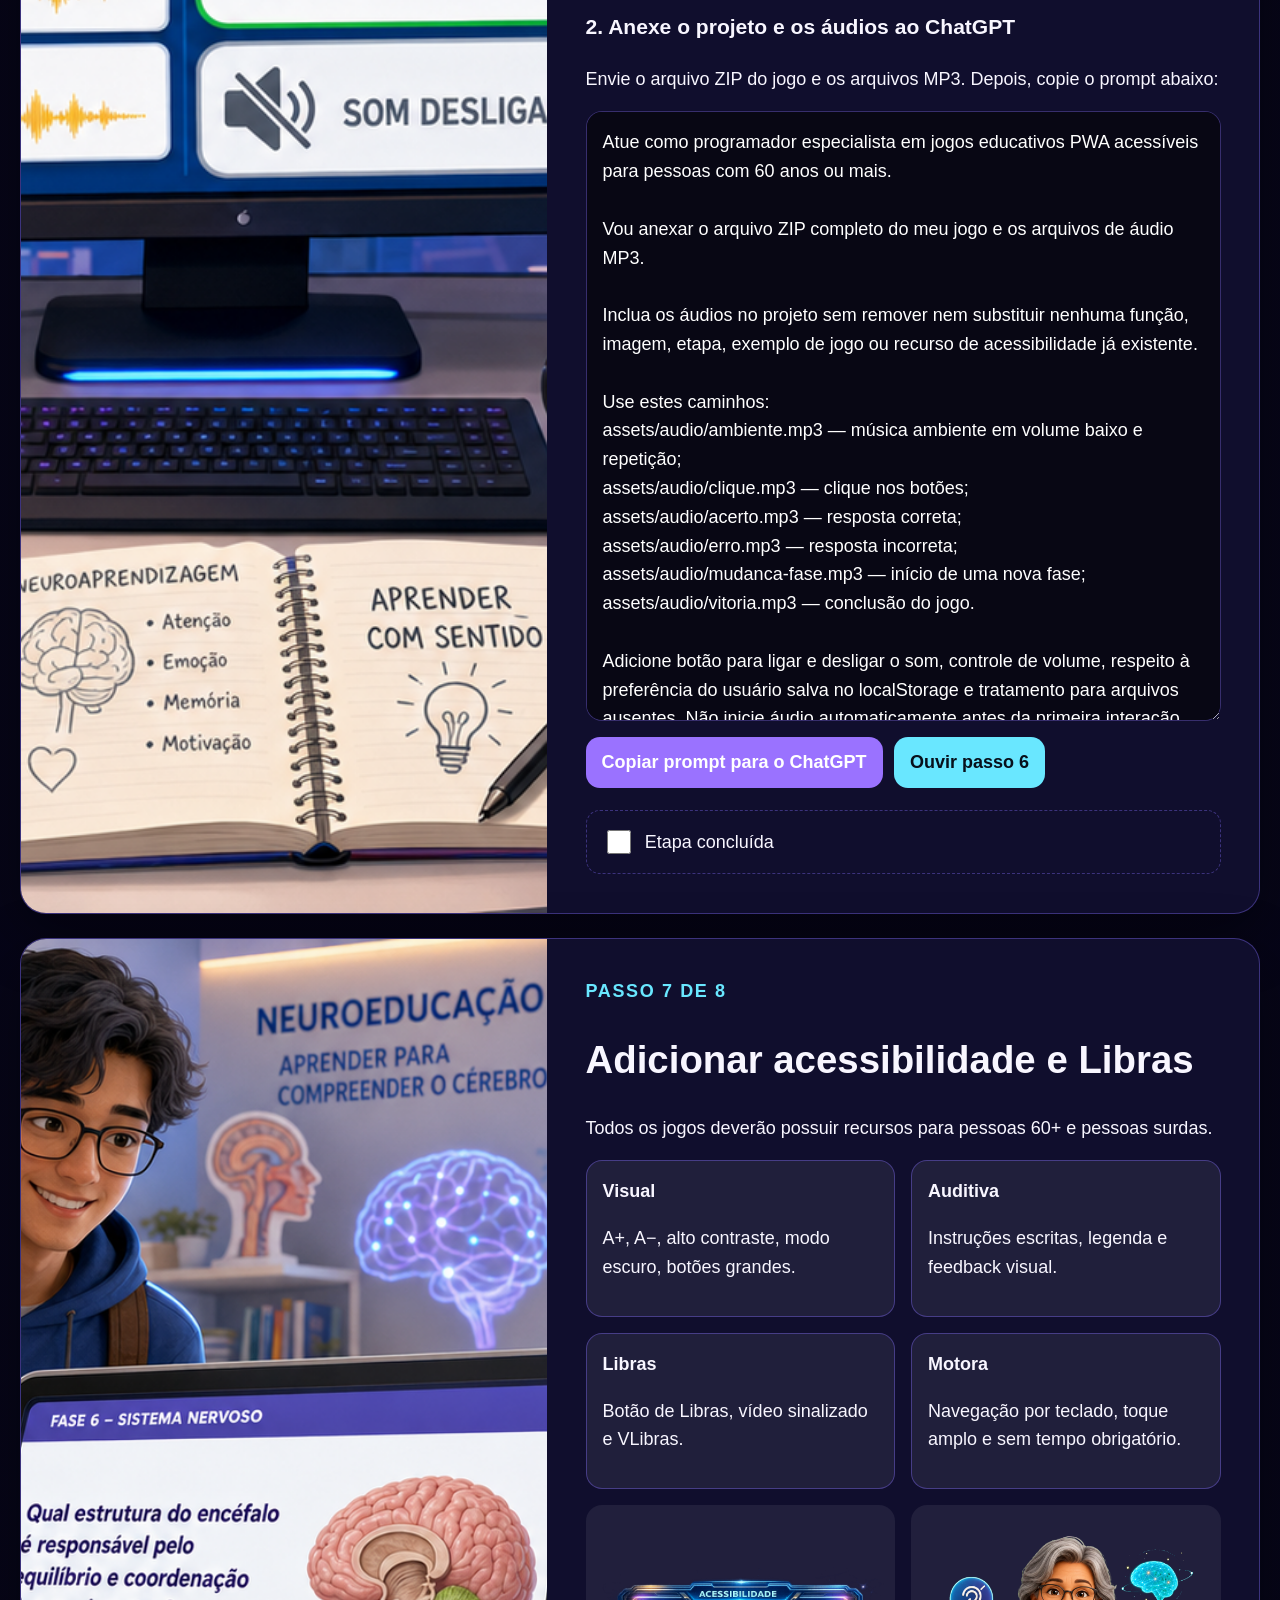
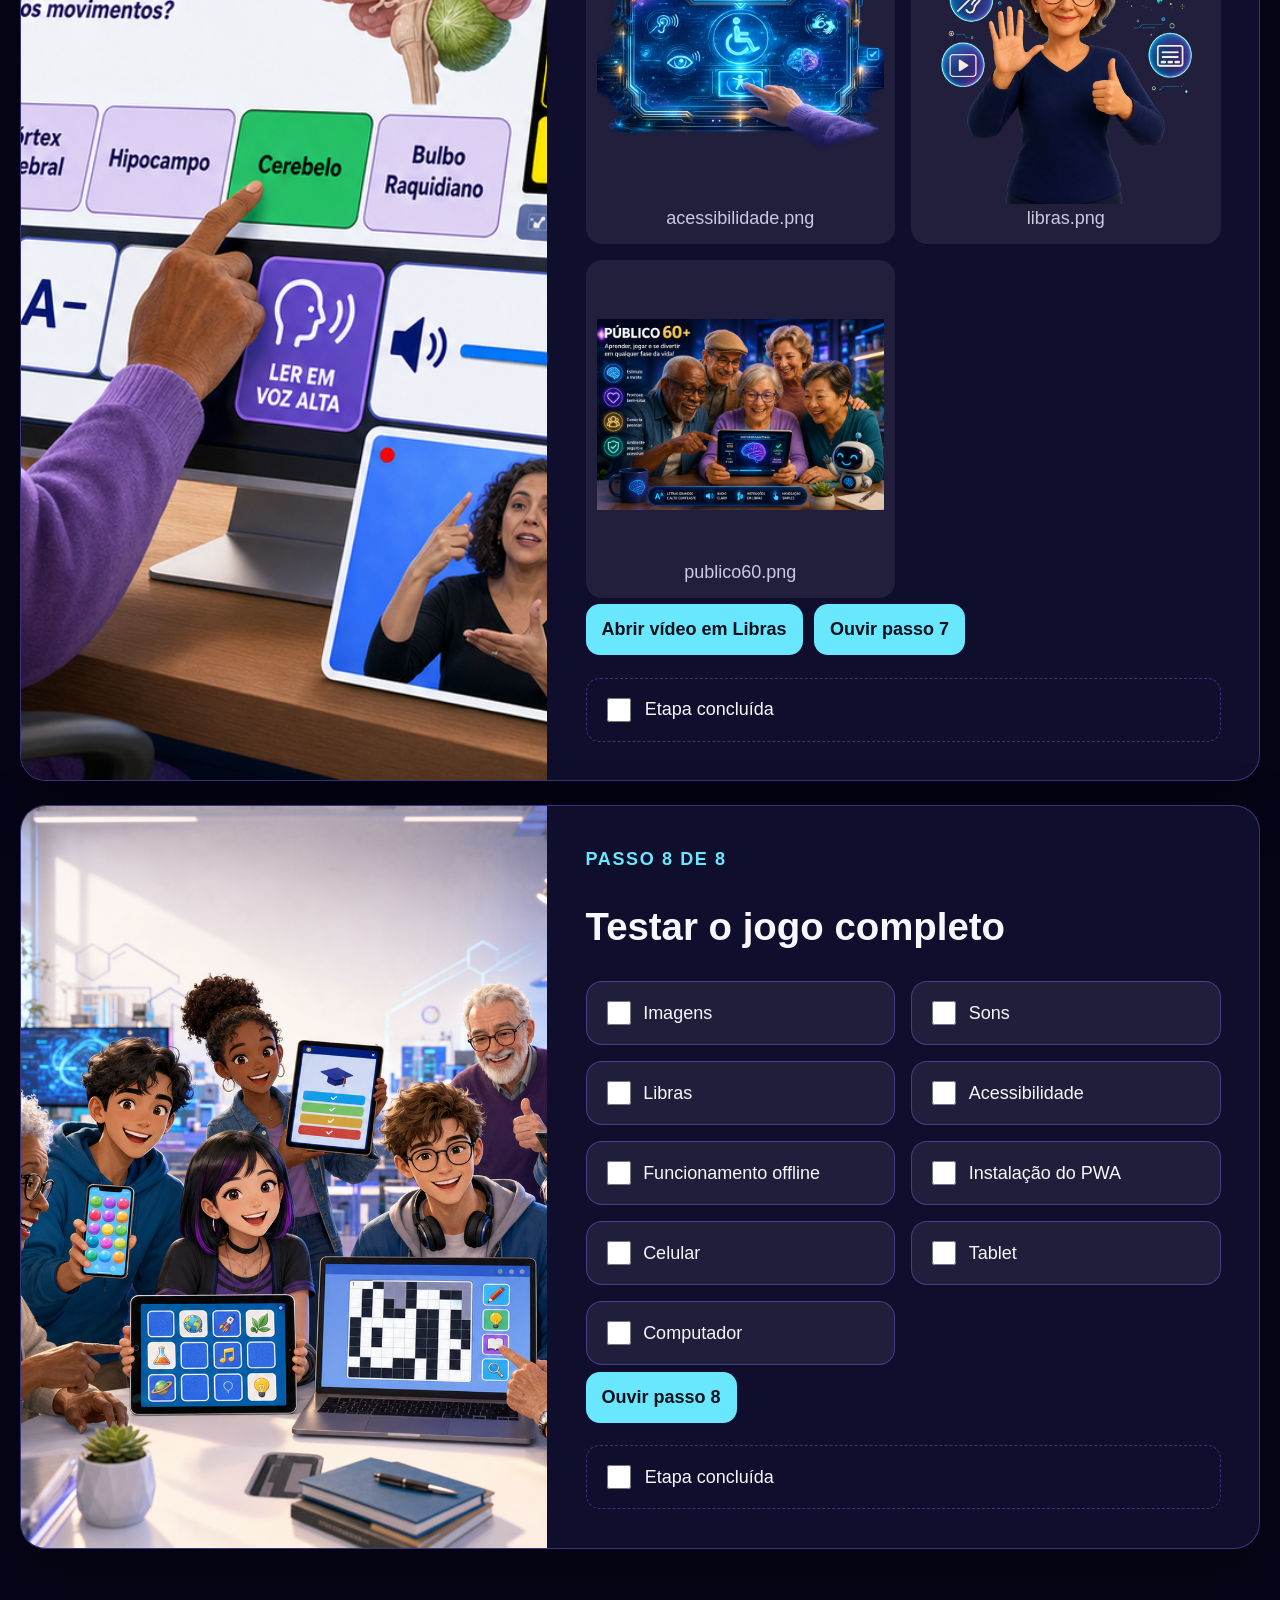
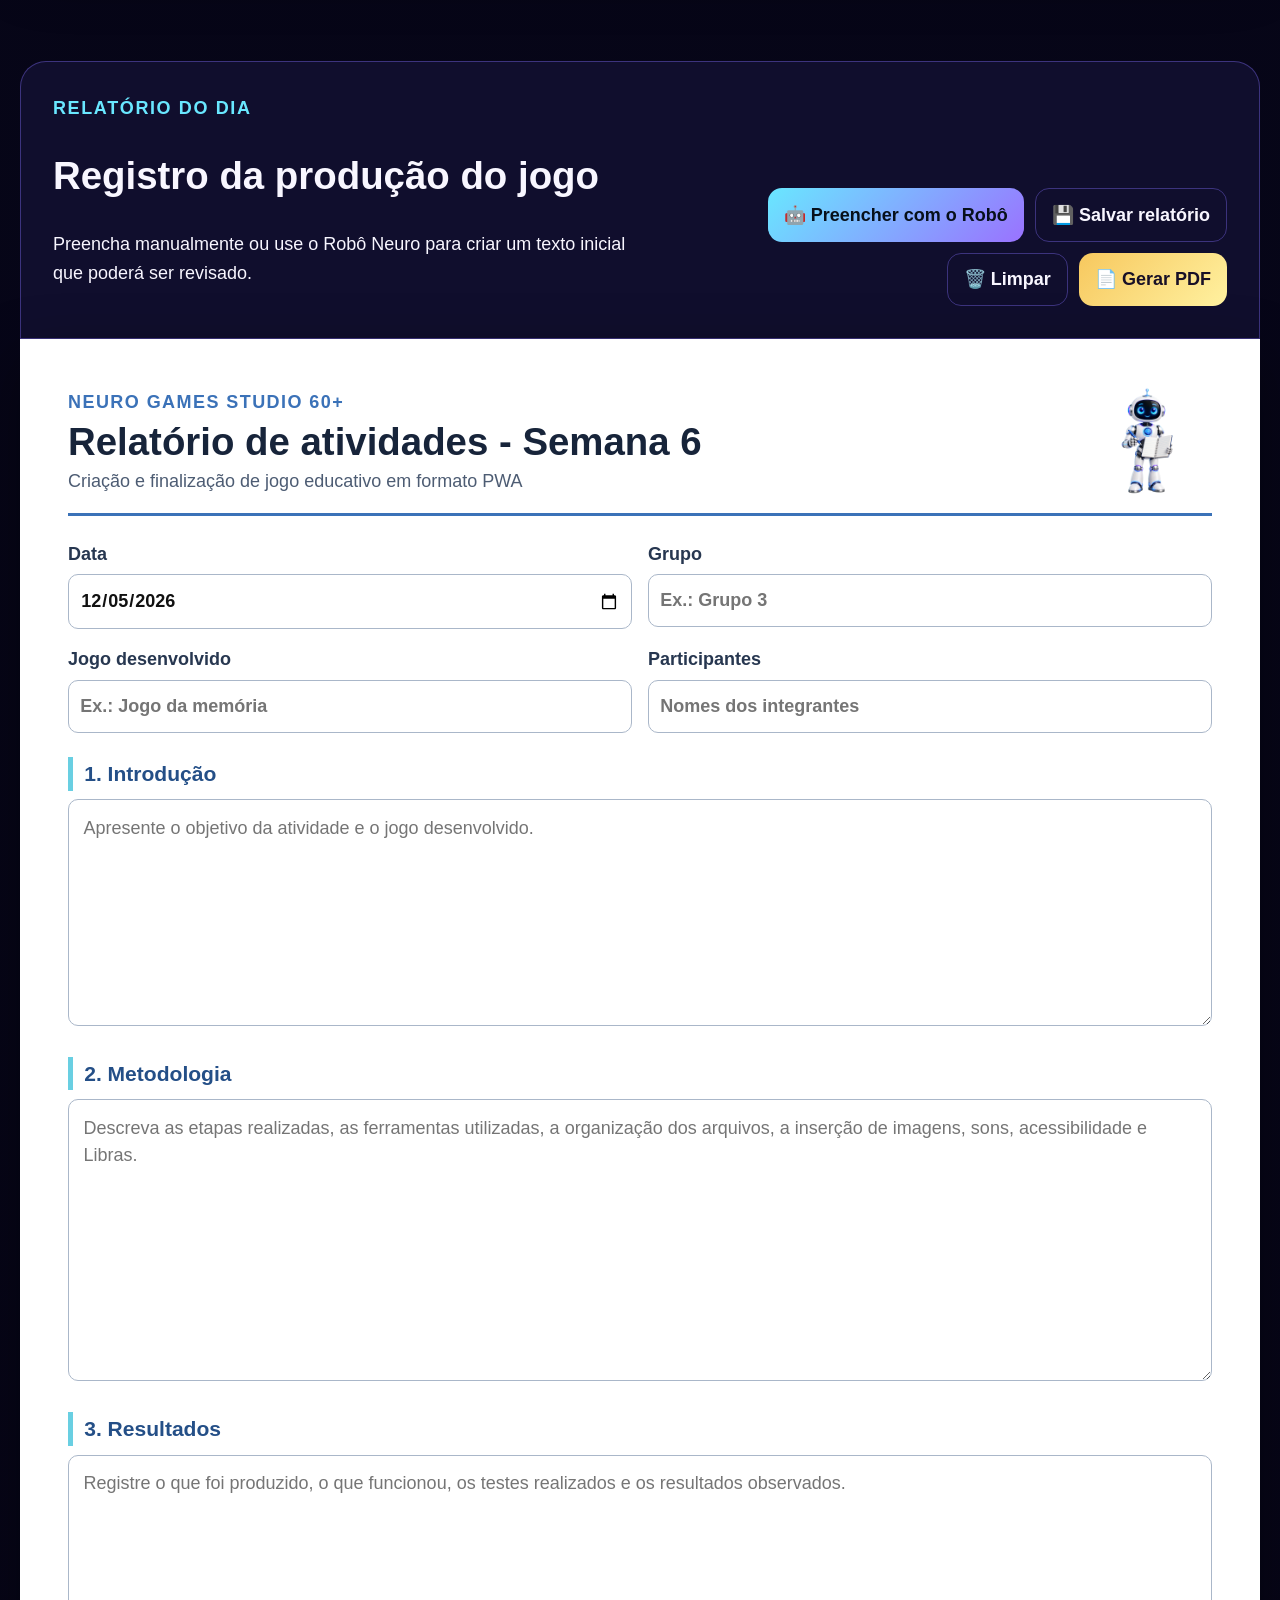
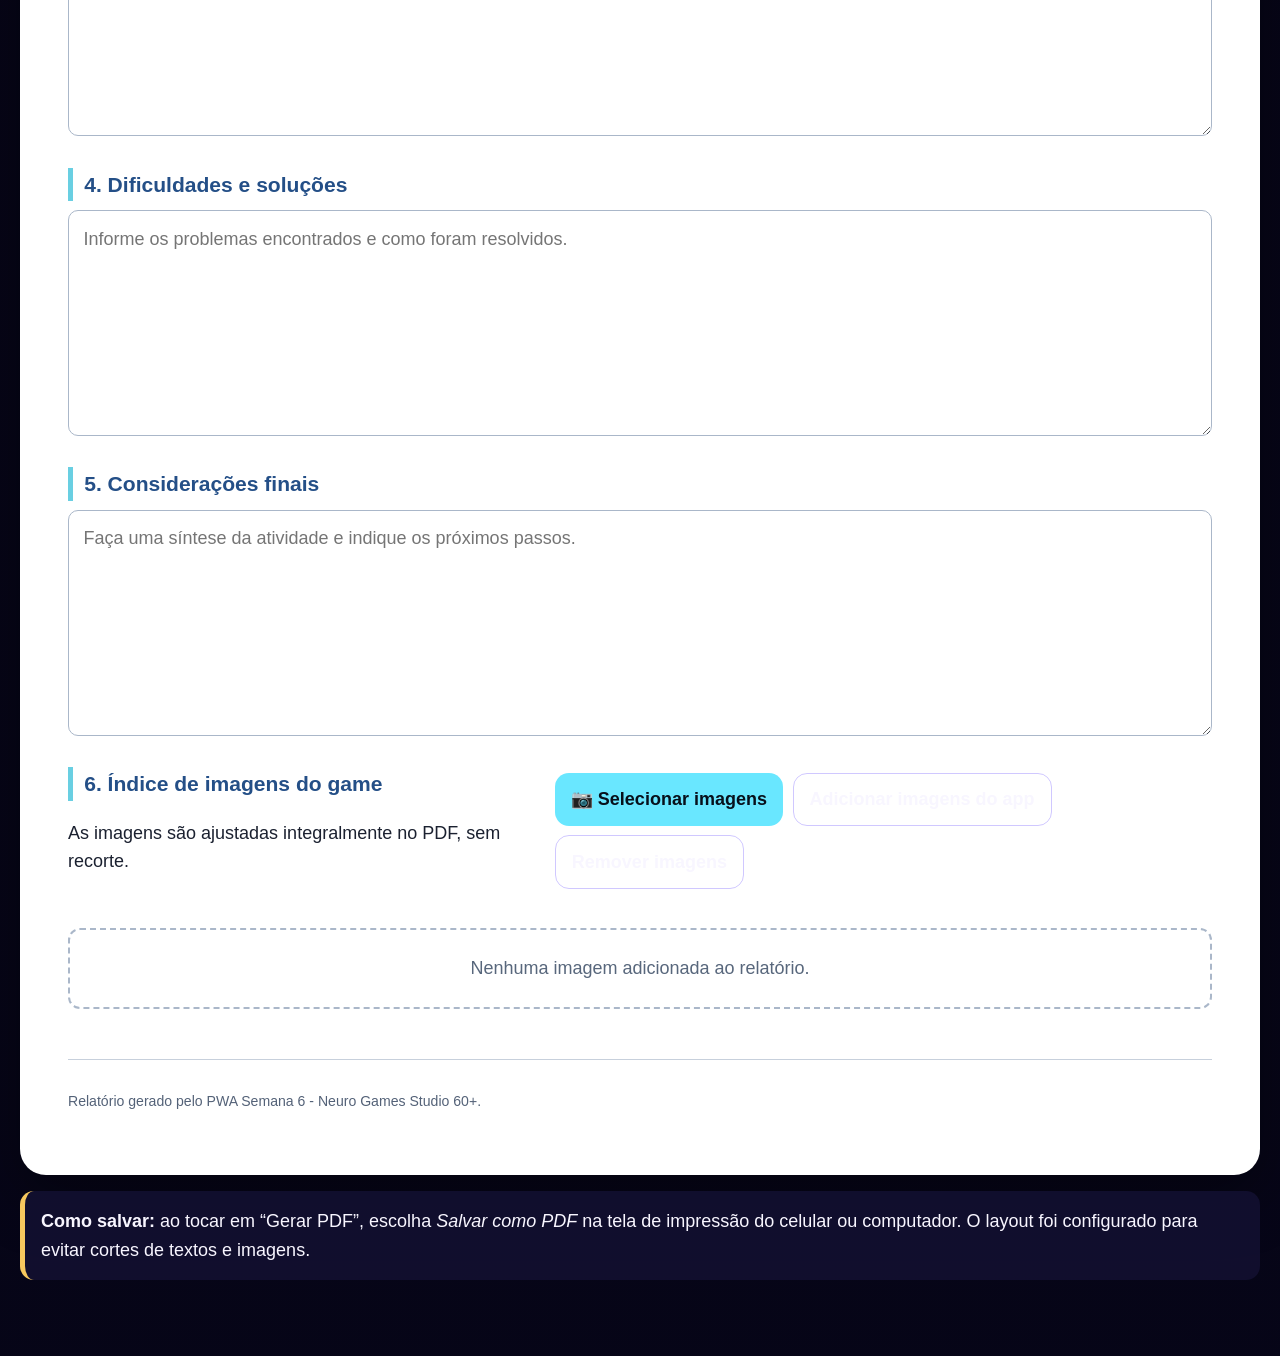
==== commit c9111494: "Update index.html" ====
--- a/index.html
+++ b/index.html
@@ -8,7 +8,7 @@
   <link rel="manifest" href="manifest.json">
   <link rel="icon" href="assets/icons/favicon.png">
   <link rel="stylesheet" href="style.css">
-  <title>Semana 6 — Neuro Games Studio 60+</title>
+  <title>Semana 7 — Neuro Games Studio 60+</title>
 </head>
 <body>
   <a class="skip" href="#main">Pular para o conteúdo</a>
@@ -99,7 +99,7 @@
       <aside class="attendance-card" aria-labelledby="attendanceTitle">
         <div class="attendance-copy">
           <span class="tag">CHAMADA DE HOJE</span>
-          <h3 id="attendanceTitle">Turma de terça-feira</h3>
+          <h3 id="attendanceTitle">Turma de quarta-feira</h3>
           <p>Antes de iniciar o jogo, escaneie o QR Code com a câmera do celular e registre sua presença.</p>
           <ol>
             <li>Abra a câmera do celular.</li>
@@ -538,4 +538,4 @@
   <script>if(window.VLibras){new window.VLibras.Widget("https://vlibras.gov.br/app");}</script>
   <script src="app.js"></script>
 </body>
-</html>+</html>
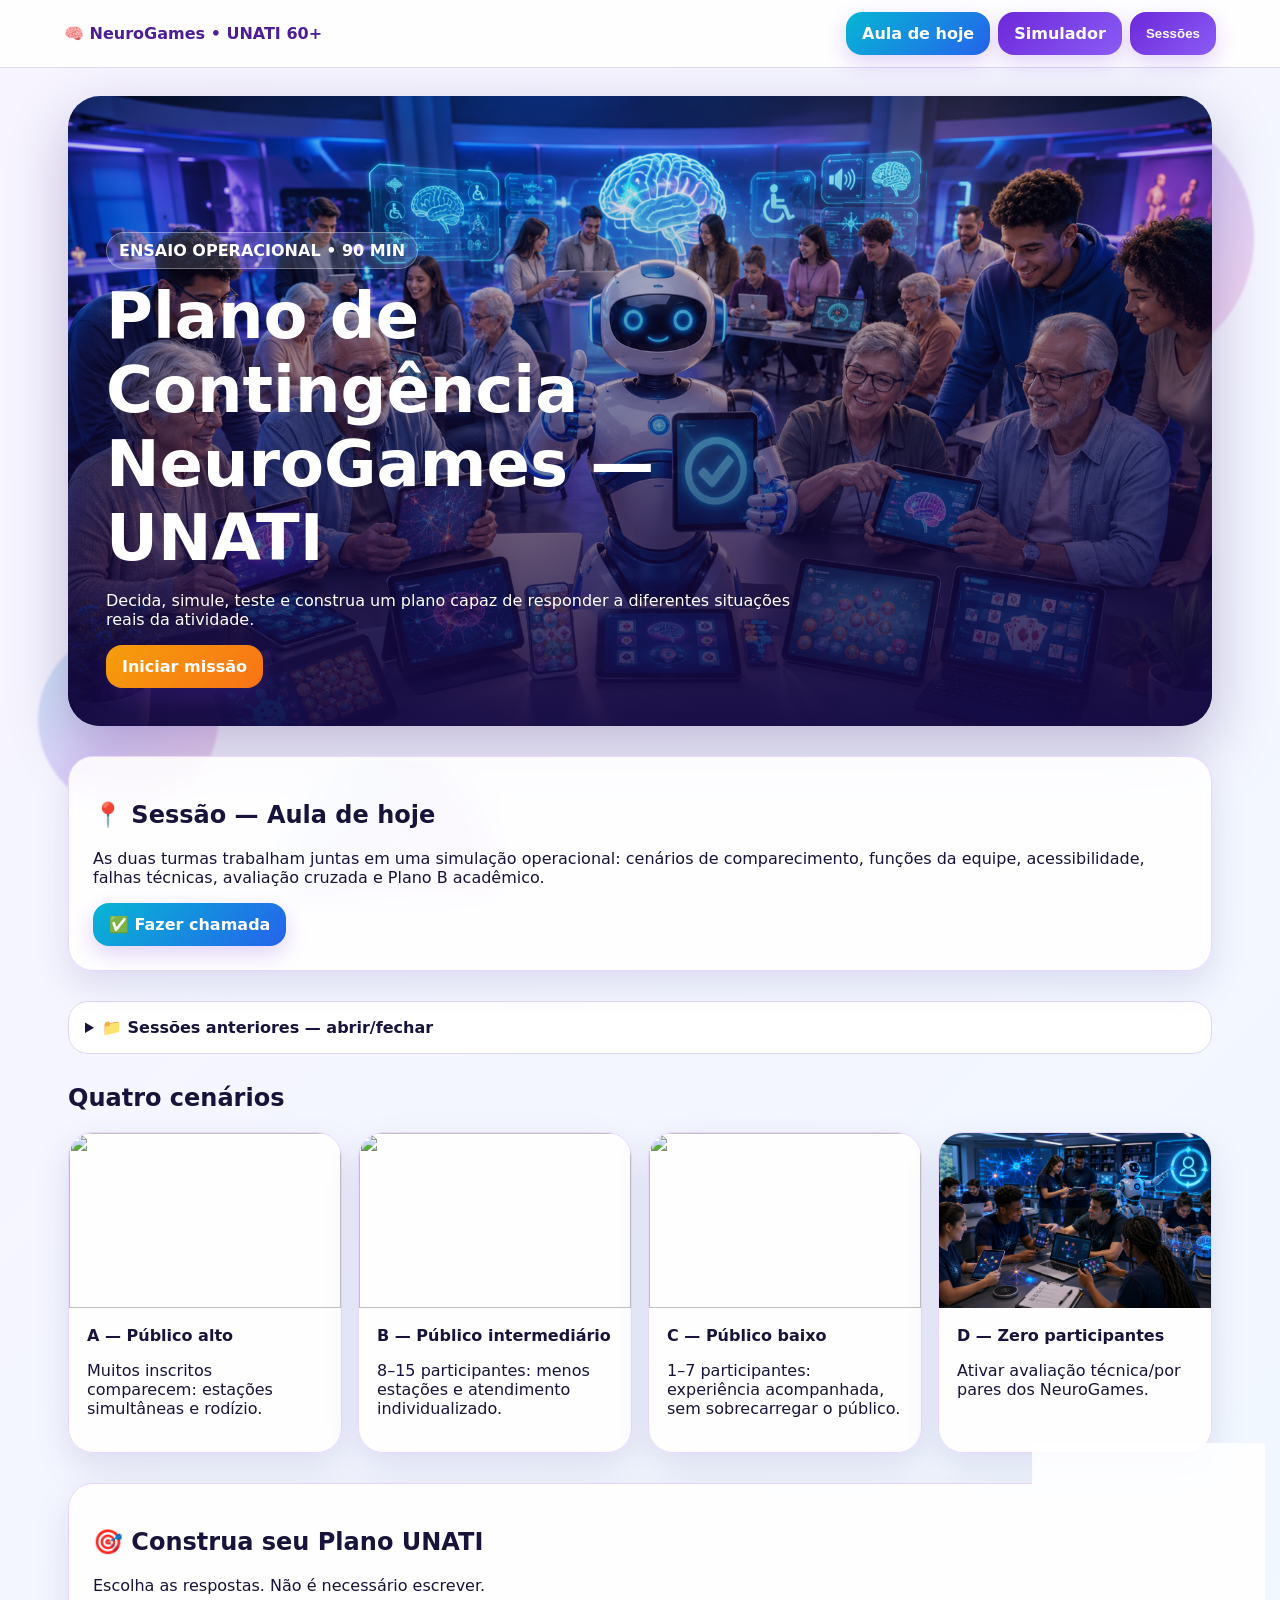
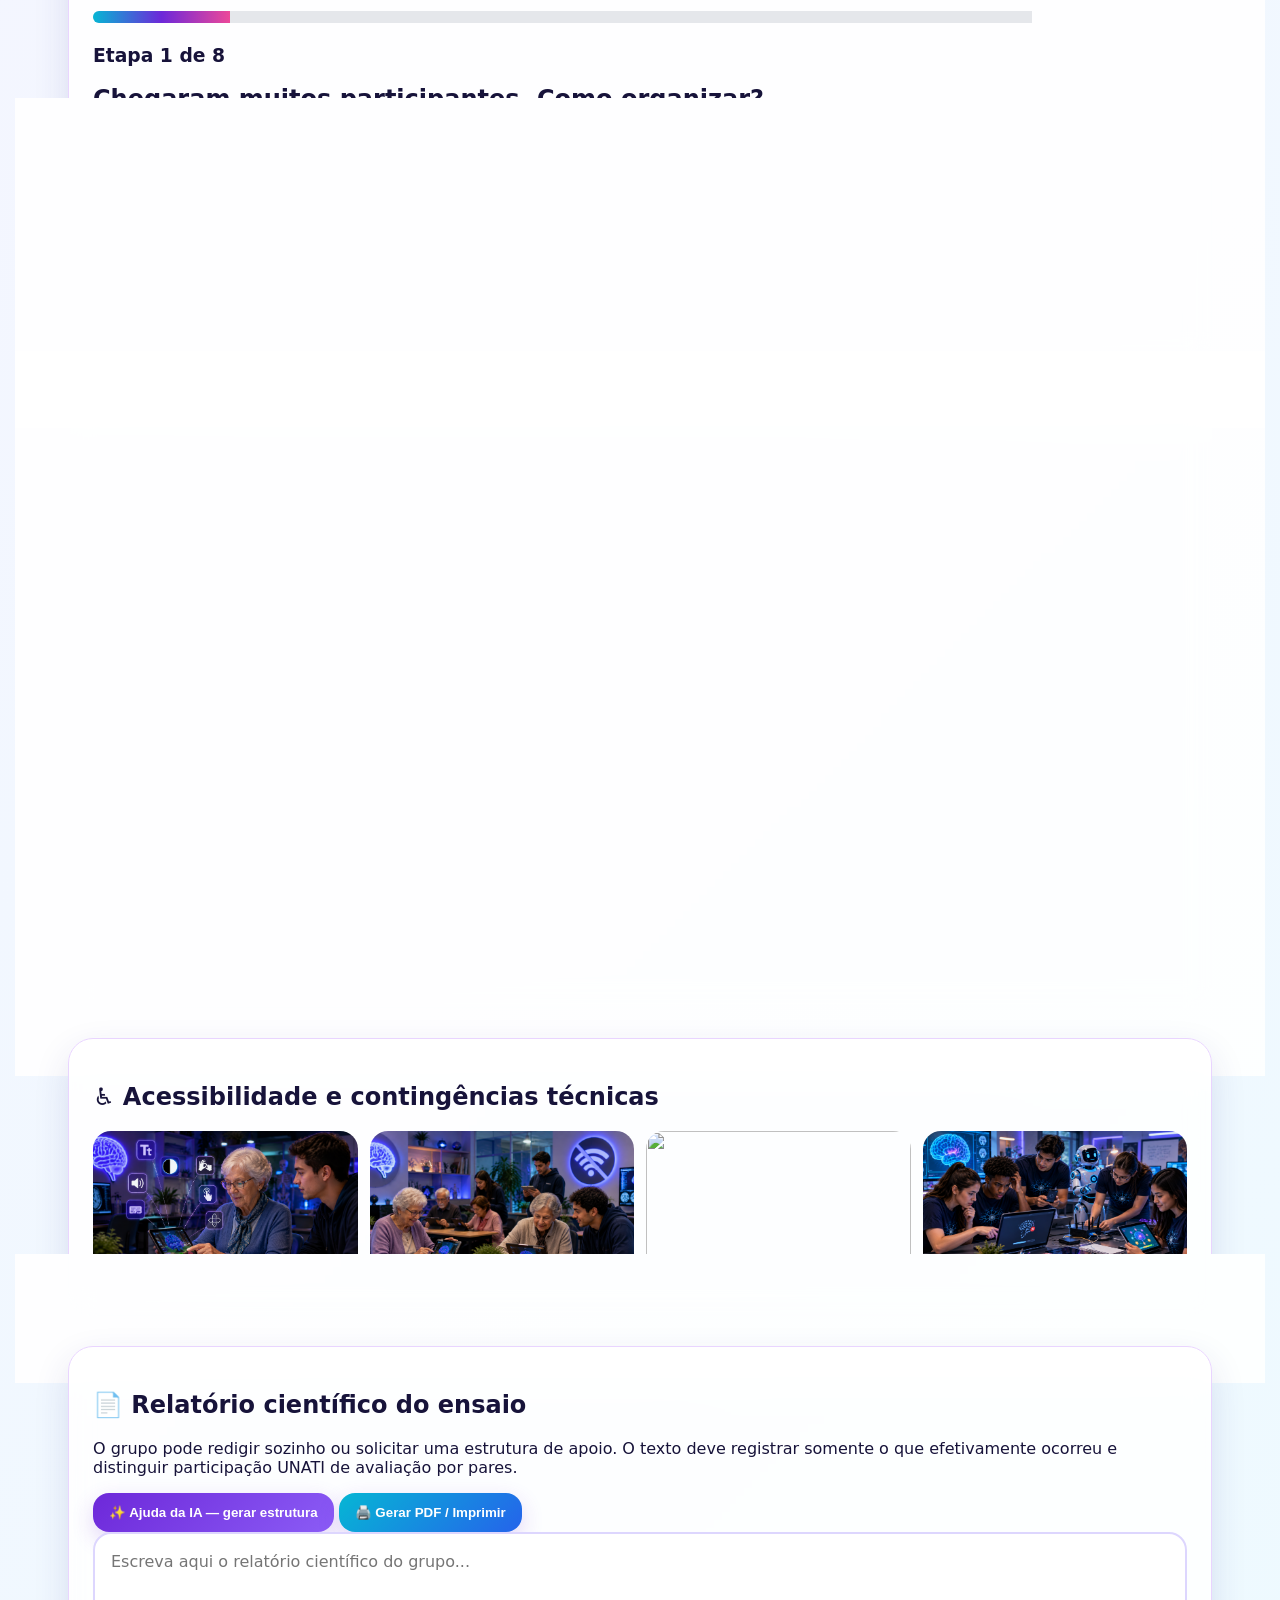
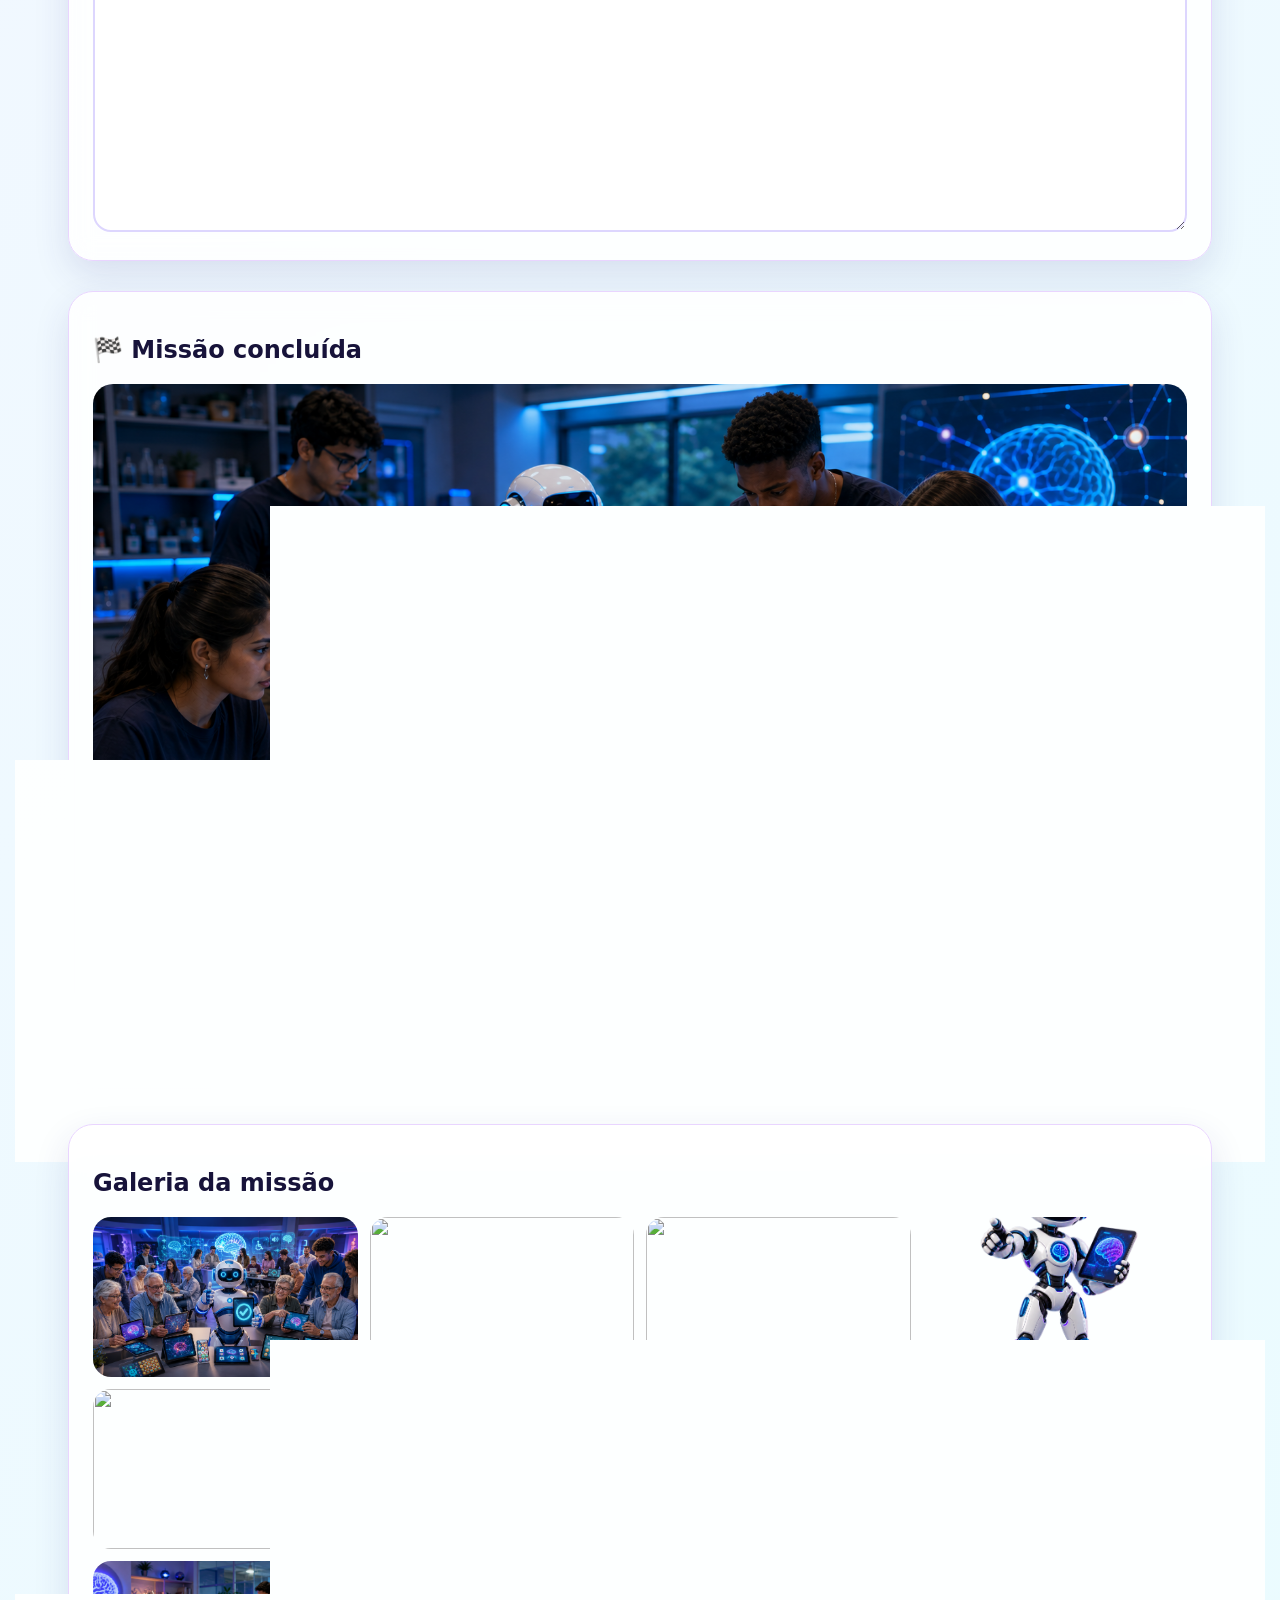
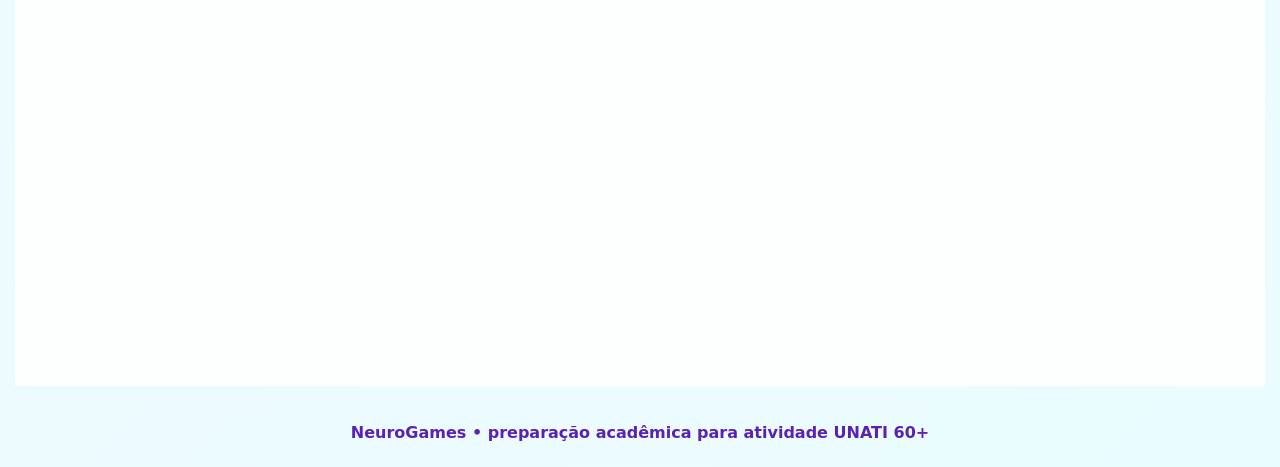
==== commit 37b6c105: "Add files via upload" ====
--- a/index.html
+++ b/index.html
@@ -1,541 +1,101 @@
-<!DOCTYPE html>
+<!doctype html>
 <html lang="pt-BR">
 <head>
-  <meta charset="UTF-8">
-  <meta name="viewport" content="width=device-width, initial-scale=1.0">
-  <meta name="theme-color" content="#21145f">
-  <meta name="description" content="Semana 6 — Guia visual para criação dos jogos educativos PWA.">
-  <link rel="manifest" href="manifest.json">
-  <link rel="icon" href="assets/icons/favicon.png">
-  <link rel="stylesheet" href="style.css">
-  <title>Semana 7 — Neuro Games Studio 60+</title>
+<meta charset="utf-8"><meta name="viewport" content="width=device-width,initial-scale=1,viewport-fit=cover">
+<meta name="theme-color" content="#34148f"><link rel="manifest" href="manifest.webmanifest">
+<title>NeuroGames — Plano de Contingência UNATI</title>
+<style>
+:root{--violet:#6d28d9;--cyan:#06b6d4;--pink:#ec4899;--gold:#f59e0b;--ink:#17133a;--paper:#f8f7ff}
+*{box-sizing:border-box}html{scroll-behavior:smooth}body{margin:0;font-family:Inter,system-ui,Segoe UI,Arial;color:var(--ink);background:linear-gradient(135deg,#f7f4ff,#eafcff);min-height:100vh}
+.bubbles{position:fixed;inset:0;z-index:-1;overflow:hidden}.bubbles i{position:absolute;border-radius:50%;opacity:.18;filter:blur(1px);animation:float 16s infinite ease-in-out;background:linear-gradient(135deg,var(--cyan),var(--violet),var(--pink))}
+.bubbles i:nth-child(1){width:180px;height:180px;left:3%;top:70%;}.bubbles i:nth-child(2){width:260px;height:260px;right:2%;top:12%;animation-delay:-4s}.bubbles i:nth-child(3){width:110px;height:110px;left:45%;top:20%;animation-delay:-8s}.bubbles i:nth-child(4){width:220px;height:220px;left:22%;bottom:-80px;animation-delay:-11s}@keyframes float{50%{transform:translateY(-45px) translateX(25px) scale(1.08)}}
+header{position:sticky;top:0;z-index:10;background:#ffffffdd;backdrop-filter:blur(15px);border-bottom:1px solid #ddd6fe;padding:12px 5%;display:flex;align-items:center;justify-content:space-between;gap:12px}.brand{font-weight:900;color:#4c1d95}.nav{display:flex;gap:8px;flex-wrap:wrap}.btn,button{border:0;border-radius:16px;padding:12px 16px;font-weight:800;cursor:pointer;text-decoration:none;display:inline-block;background:linear-gradient(135deg,var(--violet),#8b5cf6);color:#fff;box-shadow:0 8px 22px #6d28d933}.btn.alt{background:linear-gradient(135deg,var(--cyan),#2563eb)}.btn.gold{background:linear-gradient(135deg,#f59e0b,#f97316)}
+main{max-width:1180px;margin:auto;padding:28px 18px 80px}.hero{min-height:70vh;border-radius:32px;overflow:hidden;position:relative;display:flex;align-items:end;background:url('assets/capa-neurogames.png') center/cover;box-shadow:0 22px 60px #2e106544}.hero:after{content:"";position:absolute;inset:0;background:linear-gradient(0deg,#160a46e8 0%,#160a4666 55%,transparent)}.heroText{position:relative;z-index:2;color:#fff;padding:38px;max-width:780px}.hero h1{font-size:clamp(2rem,5vw,4.5rem);margin:.15em 0}.tag{display:inline-block;background:#ffffff22;border:1px solid #ffffff55;padding:8px 12px;border-radius:999px;font-weight:800}
+section{margin-top:30px}.card{background:#ffffffdf;backdrop-filter:blur(12px);border:1px solid #e9d5ff;border-radius:25px;padding:24px;box-shadow:0 14px 35px #312e8120}.grid{display:grid;grid-template-columns:repeat(auto-fit,minmax(240px,1fr));gap:16px}.scenario{overflow:hidden;padding:0}.scenario img,.wideimg{width:100%;display:block;object-fit:cover}.scenario img{height:175px}.scenario div{padding:18px}.choice{display:block;width:100%;text-align:left;margin:9px 0;background:#f5f3ff;color:#312e81;border:2px solid #ddd6fe;box-shadow:none}.choice:hover,.choice.selected{border-color:#7c3aed;background:#ede9fe}.step{display:none}.step.active{display:block}.progress{height:12px;background:#e5e7eb;border-radius:99px;overflow:hidden;margin:12px 0 22px}.progress span{display:block;height:100%;background:linear-gradient(90deg,var(--cyan),var(--violet),var(--pink));width:0}.result{padding:22px;border-radius:20px;margin-top:18px}.ok{background:#dcfce7;border:2px solid #22c55e}.warn{background:#fff7ed;border:2px solid #f97316}
+details{background:#fff;border-radius:20px;padding:16px;margin:12px 0;border:1px solid #ddd6fe}summary{font-weight:900;cursor:pointer}.report textarea{width:100%;min-height:300px;border:2px solid #ddd6fe;border-radius:18px;padding:16px;font:inherit;line-height:1.5}.gallery{display:grid;grid-template-columns:repeat(auto-fit,minmax(210px,1fr));gap:12px}.gallery img{width:100%;height:160px;object-fit:cover;border-radius:18px}
+footer{text-align:center;padding:25px;color:#5b21b6;font-weight:700}
+@media(max-width:650px){header{position:relative}.hero{min-height:62vh}.heroText{padding:24px}.scenario img{height:150px}}
+@media print{header,.bubbles,.no-print,.hero{display:none!important}body{background:#fff}.card{box-shadow:none;border:0;padding:0}main{max-width:none;padding:10mm}.report textarea{border:0;min-height:auto;height:auto;overflow:visible}section{break-inside:auto}.report{break-inside:auto}}
+</style>
 </head>
 <body>
-  <a class="skip" href="#main">Pular para o conteúdo</a>
+<div class="bubbles"><i></i><i></i><i></i><i></i></div>
+<header><div class="brand">🧠 NeuroGames • UNATI 60+</div><nav class="nav"><a class="btn alt" href="#hoje">Aula de hoje</a><a class="btn" href="#simulador">Simulador</a><button onclick="document.getElementById('semana7').open=!document.getElementById('semana7').open">Sessões</button></nav></header>
+<main>
+<div class="hero"><div class="heroText"><span class="tag">ENSAIO OPERACIONAL • 90 MIN</span><h1>Plano de Contingência NeuroGames — UNATI</h1><p>Decida, simule, teste e construa um plano capaz de responder a diferentes situações reais da atividade.</p><a class="btn gold" href="#simulador">Iniciar missão</a></div></div>
 
-  <header class="toolbar">
-    <div class="brand">
-      <span>🧠</span>
-      <div>
-        <strong>Neuro Games Studio 60+</strong>
-        <small>Semana 6</small>
-      </div>
-    </div>
-    <div class="tools">
-      <button id="fontMinus">A−</button>
-      <button id="fontPlus">A+</button>
-      <button id="contrast">Alto contraste</button>
-      <button id="dark">Modo escuro</button>
-      <button id="read">Ler instruções</button>
-      <button id="stopRead">Parar leitura</button>
-      <button id="sound">Som ligado</button>
-      <label>Volume <input id="volume" type="range" min="0" max="1" value=".8" step=".1"></label>
-      <button id="install" class="hidden">Instalar</button>
-    </div>
-  </header>
+<section id="hoje" class="card"><h2>📍 Sessão — Aula de hoje</h2><p>As duas turmas trabalham juntas em uma simulação operacional: cenários de comparecimento, funções da equipe, acessibilidade, falhas técnicas, avaliação cruzada e Plano B acadêmico.</p><a class="btn alt" target="_blank" rel="noopener" href="https://forms.gle/3YcJEqTNmbN8wWHQ7">✅ Fazer chamada</a></section>
 
-  <main id="main">
-    <section class="hero">
-      <img class="hero-cover required-image"
-           src="assets/img/capa-semana6.png"
-           data-name="capa-semana6.png"
-           alt="Estudantes, público 60+, jogos educativos e o Robô Neuro">
-      <div class="hero-shade"></div>
+<section><details id="semana7"><summary>📁 Sessões anteriores — abrir/fechar</summary><div class="card"><h3>MISSÃO DA SEMANA 7 — PREPARAÇÃO</h3><p>Preparação das pastas, organização dos NeuroGames e conferência prévia dos recursos. Esta missão permanece recolhida e só aparece quando o estudante abre a sessão.</p></div></details></section>
 
-      <div class="hero-layout">
-        <section class="mission">
-<div class="mission-text">
-            <span class="tag">MISSÃO DA SEMANA 6</span>
-            <h1>Finalizar o jogo educativo do grupo</h1>
-            <p>Organize pastas, imagens, código, sons, acessibilidade, Libras e testes finais.</p>
-            <div class="progress-label">
-              <strong>Progresso da missão</strong>
-              <span id="progressText">0%</span>
-            </div>
-            <div class="progress"><div id="progressBar"></div></div>
-            <div class="hero-actions">
-              <button class="primary" data-scroll="step1">Começar</button>
-              <a class="example-link"
-                 href="https://pinheiro767.github.io/gameneuro/"
-                 target="_blank"
-                 rel="noopener noreferrer">
-                Ver exemplo Neuro
-              </a>
-              <a class="example-link sudoku-link"
-                 href="https://pinheiro767.github.io/sudoku-game-neuro/"
-                 target="_blank"
-                 rel="noopener noreferrer">
-                Jogar exemplo: Sudoku Neuro
-              </a>
-              <a class="example-link crossword-link"
-                 href="https://pinheiro767.github.io/palavras-cruzadas-neuro/"
-                 target="_blank"
-                 rel="noopener noreferrer">
-                Jogar exemplo: Palavras Cruzadas
-              </a>
-              <button class="secondary audio"
-                      data-audio="assets/audio/ambiente.mp3"
-                      data-loop="true">
-                Ouvir abertura
-              </button>
-            </div>
-          </div>
-        </section>
+<section><h2>Quatro cenários</h2><div class="grid">
+<div class="card scenario"><img src="assets/publico-alto.png"><div><b>A — Público alto</b><p>Muitos inscritos comparecem: estações simultâneas e rodízio.</p></div></div>
+<div class="card scenario"><img src="assets/publico-intermediario.png"><div><b>B — Público intermediário</b><p>8–15 participantes: menos estações e atendimento individualizado.</p></div></div>
+<div class="card scenario"><img src="assets/publico-baixo.png"><div><b>C — Público baixo</b><p>1–7 participantes: experiência acompanhada, sem sobrecarregar o público.</p></div></div>
+<div class="card scenario"><img src="assets/avaliacao-cruzada.png"><div><b>D — Zero participantes</b><p>Ativar avaliação técnica/por pares dos NeuroGames.</p></div></div>
+</div></section>
 
-        <figure class="robot-main">
-          <img class="required-image"
-               src="assets/img/robo-neuro.png"
-               data-name="robo-neuro.png"
-               alt="Robô Neuro de corpo inteiro segurando um tablet">
-          <figcaption>Robô Neuro — guia da missão</figcaption>
-        </figure>
-      </div>
-    </section>
-    <section class="games">
-      <div class="heading">
-        <span class="tag">JOGOS DOS GRUPOS</span>
-        <h2>Selecione o jogo recebido pelo grupo</h2>
-      </div>
-      <aside class="attendance-card" aria-labelledby="attendanceTitle">
-        <div class="attendance-copy">
-          <span class="tag">CHAMADA DE HOJE</span>
-          <h3 id="attendanceTitle">Turma de quarta-feira</h3>
-          <p>Antes de iniciar o jogo, escaneie o QR Code com a câmera do celular e registre sua presença.</p>
-          <ol>
-            <li>Abra a câmera do celular.</li>
-            <li>Aponte para o QR Code.</li>
-            <li>Abra o formulário e responda à chamada.</li>
-          </ol>
-          <a class="attendance-button"
-             href="https://forms.gle/ZXgj4DoXxcvxDrtq7"
-             target="_blank"
-             rel="noopener noreferrer">
-            Abrir chamada sem escanear
-          </a>
-        </div>
-        <a class="qr-link"
-           href="https://forms.gle/ZXgj4DoXxcvxDrtq7"
-           target="_blank"
-           rel="noopener noreferrer"
-           aria-label="Abrir o formulário da chamada de quarta-feira">
-          <img src="assets/img/qr-chamada-quarta.png"
-               alt="QR Code para acessar a chamada da turma de terça-feira"
-               width="1600"
-               height="1600">
-          <span>Escaneie para registrar a presença</span>
-        </a>
-      </aside>
-      <div class="game-grid">
-        <button class="game" data-game="Memória"><img class="required-image" src="assets/img/memoria.png" data-name="memoria.png" alt="Jogo da memória"><span>Memória</span></button>
-        <button class="game" data-game="Sudoku"><img class="required-image" src="assets/img/sudoku.png" data-name="sudoku.png" alt="Sudoku de Neuroanatomia"><span>Sudoku</span></button>
-        <button class="game" data-game="Caça-palavras"><img class="required-image" src="assets/img/caca-palavras.png" data-name="caca-palavras.png" alt="Caça-palavras"><span>Caça-palavras</span></button>
-        <button class="game" data-game="Quiz"><img class="required-image" src="assets/img/quiz.png" data-name="quiz.png" alt="Quiz"><span>Quiz</span></button>
-        <button class="game" data-game="Cartas"><img class="required-image" src="assets/img/cartas.png" data-name="cartas.png" alt="Cartas educativas"><span>Cartas</span></button>
-        <button class="game" data-game="Bolha Neuro Shop"><img class="required-image" src="assets/img/bolhas.png" data-name="bolhas.png" alt="Bolhas educativas"><span>Bolha Neuro Shop</span></button>
-      </div>
-      <div id="selectedGame" class="info">Nenhum jogo selecionado.</div>
-        <div class="info"><strong>Teste dos jogos dos colegas:</strong> depois de jogar, abra o instrumento científico para avaliar usabilidade, acessibilidade, aprendizagem e adequação ao público 60+. <a class="example-link" href="teste-colegas/index.html">Abrir teste científico dos colegas</a></div>
-      <aside class="game-example" aria-labelledby="gameExamplesTitle">
-        <div>
-          <span class="tag">EXEMPLOS PRÁTICOS</span>
-          <h3 id="gameExamplesTitle">Jogos Neuro prontos</h3>
-          <p>Abra os exemplos para observar a organização, a interação e os recursos de acessibilidade.</p>
-        </div>
-        <div class="example-actions">
-          <a class="example-link"
-             href="https://pinheiro767.github.io/gameneuro/"
-             target="_blank"
-             rel="noopener noreferrer"
-             aria-label="Abrir o exemplo Neuro em uma nova aba">
-            Abrir exemplo Neuro
-          </a>
-          <a class="example-link sudoku-link"
-             href="https://pinheiro767.github.io/sudoku-game-neuro/"
-             target="_blank"
-             rel="noopener noreferrer"
-             aria-label="Abrir o Sudoku Neuro em uma nova aba">
-            Jogar Sudoku Neuro
-          </a>
-          <a class="example-link crossword-link"
-             href="https://pinheiro767.github.io/palavras-cruzadas-neuro/"
-             target="_blank"
-             rel="noopener noreferrer"
-             aria-label="Abrir o Palavras Cruzadas Neuro em uma nova aba">
-            Jogar Palavras Cruzadas
-          </a>
-        </div>
-      </aside>
-    </section>
+<section id="simulador" class="card"><h2>🎯 Construa seu Plano UNATI</h2><p>Escolha as respostas. Não é necessário escrever.</p><div class="progress"><span id="bar"></span></div>
+<div id="steps"></div><div id="finalResult"></div></section>
 
+<section class="card"><h2>🧪 Avaliação cruzada</h2><img class="wideimg" src="assets/ensaio-equipe.png" style="border-radius:20px;max-height:430px;object-fit:cover"><p>Quando necessário, cada grupo testa um NeuroGame que não seja o próprio, sem explicação inicial dos autores. Verifique descoberta da tarefa, botões, legibilidade, correção do conteúdo, imagens, áudio, contraste, celular e barreiras para pessoas 60+.</p></section>
 
-    <section class="audio-panel" aria-labelledby="audioTitle">
-      <div class="heading">
-        <span class="tag">PAINEL DE SONS</span>
-        <h2 id="audioTitle">Testar os sons colocados no aplicativo</h2>
-        <p>Os arquivos devem estar dentro de <code>assets/audio</code> com estes nomes exatos.</p>
-      </div>
-      <div class="audio-grid">
-        <button class="sound-test" data-audio="assets/audio/ambiente.mp3" data-loop="true">🎵 Iniciar som ambiente</button>
-        <button class="sound-test" data-audio="assets/audio/clique.mp3">🖱️ Testar clique</button>
-        <button class="sound-test" data-audio="assets/audio/erro.mp3">❌ Testar erro</button>
-        <button class="sound-test" data-audio="assets/audio/vitoria.mp3">🏆 Testar vitória</button>
-        <button id="stopAllSounds" class="secondary">⏹️ Parar todos os sons</button>
-      </div>
-      <div id="audioStatus" class="info" aria-live="polite">Nenhum som está tocando.</div>
-    </section>
+<section class="card"><h2>♿ Acessibilidade e contingências técnicas</h2><div class="gallery"><img src="assets/acessibilidade.png"><img src="assets/sem-internet.png"><img src="assets/problema-tecnico.png"><img src="assets/correcao-tecnica.png"></div></section>
 
-    <section class="steps">
-      <article id="step1" class="step">
-        <div class="step-image">
-          <img class="required-image" src="assets/img/1.png" data-name="1.png" alt="Abertura da Semana 6">
-        </div>
-        <div class="step-body">
-          <span class="step-tag">PASSO 1 DE 8</span>
-          <h2>Abertura da Semana 6</h2>
-          <p>Conheça a missão e confirme qual jogo o grupo deverá finalizar.</p>
-          <div class="robot-speech">
-            <img class="required-image" src="assets/img/robo-falando.png" data-name="robo-falando.png" alt="Robô Neuro explicando">
-            <p><strong>Neuro diz:</strong> nesta semana o grupo deverá concluir o jogo, inserir acessibilidade, sons e Libras.</p>
-          </div>
-          <button class="audio" data-audio="assets/audio/clique.mp3">Ouvir passo 1</button>
-          <label class="done"><input class="step-check" type="checkbox"> Etapa concluída</label>
-        </div>
-      </article>
+<section id="relatorio" class="card report"><h2>📄 Relatório científico do ensaio</h2><p>O grupo pode redigir sozinho ou solicitar uma estrutura de apoio. O texto deve registrar somente o que efetivamente ocorreu e distinguir participação UNATI de avaliação por pares.</p>
+<div class="no-print"><button onclick="modelo()">✨ Ajuda da IA — gerar estrutura</button> <button class="btn alt" onclick="window.print()">🖨️ Gerar PDF / Imprimir</button></div>
+<textarea id="texto" placeholder="Escreva aqui o relatório científico do grupo..."></textarea></section>
 
-      <article id="step2" class="step">
-        <div class="step-image">
-          <img class="required-image" src="assets/img/2.png" data-name="2.png" alt="Organização das pastas do jogo">
-        </div>
-        <div class="step-body">
-          <span class="step-tag">PASSO 2 DE 8</span>
-          <h2>Organizar as pastas do jogo</h2>
-          <p>Crie a estrutura diretamente no GitHub ou peça ao ChatGPT ou Gemini para preparar os arquivos.</p>
-          <pre>index.html
-style.css
-app.js
-manifest.json
-sw.js
+<section class="card"><h2>🏁 Missão concluída</h2><img class="wideimg" src="assets/missao-cumprida.png" style="border-radius:20px"><p>Antes de encerrar, confirme: responsáveis definidos, estratégia para público alto/baixo, acessibilidade, funcionamento sem internet, falhas técnicas e plano para ausência de participantes.</p></section>
 
-assets/
-├── img/
-│   └── jogo/
-├── audio/
-├── libras/
-└── icons/</pre>
-          <button class="copy" data-copy="Crie a estrutura completa de um jogo educativo PWA com index.html, style.css, app.js, manifest.json, sw.js e as pastas assets/img/jogo, assets/audio, assets/libras e assets/icons.">Copiar prompt</button>
-          <button class="audio" data-audio="assets/audio/clique.mp3">Ouvir passo 2</button>
-          <label class="done"><input class="step-check" type="checkbox"> Etapa concluída</label>
-        </div>
-      </article>
+<section class="card"><h2>Galeria da missão</h2><div class="gallery" id="gallery"></div></section>
+</main><footer>NeuroGames • preparação acadêmica para atividade UNATI 60+</footer>
+<script>
+const questions=[
+["Chegaram muitos participantes. Como organizar?",["Uma única fila para todos","Estações simultâneas com rodízio","Todos os alunos atendem a mesma pessoa"],1],
+["Compareceram apenas 3 pessoas. O que fazer?",["Distribuir os 54 alunos entre elas","Permitir 2–3 jogos por participante e dividir funções","Cancelar"],1],
+["Qual divisão de funções é mais adequada?",["Mediador, apoio tecnológico, observador de usabilidade, acessibilidade e registrador","Todos fazem tudo ao mesmo tempo","Somente um aluno trabalha"],0],
+["Uma participante tem dificuldade para ler.",["Manter a interface","Aumentar fonte/contraste e verificar botões amplos","Pedir que outra pessoa jogue"],1],
+["O Wi-Fi caiu.",["Encerrar imediatamente","Usar versão offline/PWA e recursos previamente preparados","Esperar indefinidamente"],1],
+["Um jogo não abre.",["Insistir no mesmo dispositivo","Testar outro dispositivo/arquivo e acionar apoio técnico sem paralisar a estação","Excluir o jogo sem testar"],1],
+["Nenhum inscrito compareceu.",["Esperar 90 minutos","Ativar avaliação cruzada dos jogos, identificada como avaliação por pares","Registrar como participação UNATI"],1],
+["Como registrar o resultado?",["Descrever somente o cenário real e distinguir dados UNATI de avaliação por pares","Completar dados que faltaram","Usar resultados simulados como se fossem reais"],0]
+];
+let answers=Array(questions.length).fill(null), current=0;
+const steps=document.getElementById("steps");
+questions.forEach((q,i)=>{let d=document.createElement("div");d.className="step"+(i===0?" active":"");d.innerHTML=`<h3>Etapa ${i+1} de ${questions.length}</h3><h2>${q[0]}</h2>`+q[1].map((x,j)=>`<button class="choice" onclick="pick(${i},${j},this)">${x}</button>`).join("")+`<div class="no-print" style="margin-top:16px">${i?`<button onclick="go(${i-1})">← Voltar</button>`:""} ${i<questions.length-1?`<button onclick="next(${i})">Continuar →</button>`:`<button class="btn gold" onclick="evaluatePlan()">Avaliar plano</button>`}</div>`;steps.appendChild(d)});
+function pick(i,j,el){answers[i]=j;el.parentNode.querySelectorAll(".choice").forEach(b=>b.classList.remove("selected"));el.classList.add("selected")}
+function go(n){document.querySelectorAll(".step").forEach(x=>x.classList.remove("active"));document.querySelectorAll(".step")[n].classList.add("active");current=n;update()}
+function next(i){if(answers[i]===null){alert("Escolha uma opção antes de continuar.");return}go(i+1)}
+function update(){document.getElementById("bar").style.width=((current+1)/questions.length*100)+"%"}
+function evaluatePlan(){if(answers.some(x=>x===null)){alert("Complete todas as etapas.");return}let score=answers.reduce((s,a,i)=>s+(a===questions[i][2]),0), pct=Math.round(score/questions.length*100), ok=pct>=75;document.getElementById("finalResult").innerHTML=`<div class="result ${ok?"ok":"warn"}"><h2>${ok?"✅ PLANO APTO":"🔧 PLANO PRECISA SER REESTRUTURADO"}</h2><p><b>${score}/${questions.length}</b> decisões adequadas (${pct}%).</p><p>${ok?"O grupo contemplou os elementos essenciais. Revise as decisões antes da atividade real.":"Revise especialmente organização do público, acessibilidade, contingência técnica, Plano B e integridade do registro científico."}</p><a class="btn" href="#relatorio">Ir para o relatório</a></div>`}
+function modelo(){document.getElementById("texto").value=`RELATÓRIO CIENTÍFICO — ENSAIO OPERACIONAL NEUROGAMES / UNATI 60+
 
-      <article id="step3" class="step">
-        <div class="step-image">
-          <img class="required-image" src="assets/img/3.png" data-name="3.png" alt="Preparação e nomeação das imagens">
-        </div>
-        <div class="step-body">
-          <span class="step-tag">PASSO 3 DE 8</span>
-          <h2>Preparar e nomear as imagens</h2>
-          <p>Crie cada imagem separadamente e salve em <code>assets/img/jogo</code>.</p>
-          <div class="info">
-            <strong>No jogo da memória:</strong><br>
-            1.png forma par com 2.png;<br>
-            3.png forma par com 4.png;<br>
-            5.png forma par com 6.png.
-          </div>
-          <button class="copy" data-copy="Crie imagens para um jogo da memória sobre Neuroanatomia. 1.png forma par com 2.png. 3.png forma par com 4.png. 5.png forma par com 6.png. Indique se os pares são idênticos ou representam conceitos relacionados.">Copiar prompt da memória</button>
-          <button class="audio" data-audio="assets/audio/clique.mp3">Ouvir passo 3</button>
-          <label class="done"><input class="step-check" type="checkbox"> Etapa concluída</label>
-        </div>
-      </article>
+Título:
+Plano de Contingência e Ensaio Operacional dos NeuroGames
 
-      <article id="step4" class="step">
-        <div class="step-image">
-          <img class="required-image" src="assets/img/4.png" data-name="4.png" alt="Criação do jogo com inteligência artificial">
-        </div>
-        <div class="step-body">
-          <span class="step-tag">PASSO 4 DE 8</span>
-          <h2>Criar o jogo com inteligência artificial</h2>
-          <p>Use ChatGPT ou Gemini para gerar os cinco arquivos completos.</p>
-          <textarea id="promptCode" rows="18">Crie um jogo educativo completo em HTML, CSS e JavaScript puro.
+Objetivo:
+Descrever o ensaio operacional realizado para preparar as equipes para diferentes cenários de participação e intercorrências durante a atividade NeuroGames — UNATI 60+.
 
-Tipo de jogo: [JOGO DO GRUPO].
-Tema: Neuroanatomia.
-Público-alvo: pessoas com 60 anos ou mais.
+Método:
+A atividade foi organizada como simulação acadêmica com tomada de decisão em cenários de público alto, intermediário, baixo e ausência de participantes. As equipes definiram funções de mediação, apoio tecnológico, observação de usabilidade, acessibilidade e registro. Também foram previstas situações de falha de conexão, dificuldade de leitura e falha de funcionamento dos jogos.
 
-Entregue:
-index.html
-style.css
-app.js
-manifest.json
-sw.js
+Resultados do ensaio:
+[O grupo deve completar somente com aquilo que realmente observou.]
 
-Inclua imagens, sons, Libras, alto contraste, aumento de fonte, leitura em voz alta, botões grandes, controle de volume, navegação por teclado, funcionamento offline e instalação como PWA.</textarea>
-          <button class="copy" data-target="promptCode">Copiar prompt completo</button>
-          <button class="audio" data-audio="assets/audio/clique.mp3">Ouvir passo 4</button>
-          <label class="done"><input class="step-check" type="checkbox"> Etapa concluída</label>
-        </div>
-      </article>
+Avaliação por pares:
+[Preencher somente se houve avaliação cruzada. Não apresentar esses dados como resultados obtidos com participantes da UNATI.]
 
-      <article id="step5" class="step">
-        <div class="step-image">
-          <img class="required-image" src="assets/img/5.png" data-name="5.png" alt="Inserção dos sons do jogo">
-        </div>
-        <div class="step-body">
-          <span class="step-tag">PASSO 5 DE 8</span>
-          <h2>Inserir os sons de cada etapa</h2>
-          <p>Busque os áudios na internet, verifique as licenças e salve em <code>assets/audio</code>.</p>
-          <pre>abertura.mp3
-clique.mp3
-acerto.mp3
-erro.mp3
-mudanca-fase.mp3
-conclusao.mp3</pre>
-          <p>O jogo deverá possuir botão para ligar e desligar o som e controle de volume.</p>
-          <button class="audio" data-audio="assets/audio/clique.mp3">Ouvir passo 5</button>
-          <label class="done"><input class="step-check" type="checkbox"> Etapa concluída</label>
-        </div>
-      </article>
+Problemas identificados e correções:
+[Registrar problemas reais encontrados e as medidas adotadas.]
 
-      <article id="step6" class="step audio-guide-step">
-        <div class="step-image">
-          <img class="required-image" src="assets/img/5.png" data-name="5.png" alt="Pesquisa e integração de áudios no jogo">
-        </div>
-        <div class="step-body">
-          <span class="step-tag">PASSO 6 DE 8</span>
-          <h2>Encontrar áudios e pedir ao ChatGPT para incluí-los</h2>
-          <p>Procure efeitos curtos, faça o download em MP3 e confira a licença de cada arquivo antes de utilizá-lo.</p>
+Plano de contingência final:
+[Descrever a estratégia aprovada pelo grupo.]
 
-          <div class="audio-source-grid">
-            <a href="https://pixabay.com/sound-effects/" target="_blank" rel="noopener noreferrer">
-              <strong>Pixabay — efeitos sonoros</strong>
-              <span>Pesquise: click, success, error, victory e ambient.</span>
-            </a>
-            <a href="https://mixkit.co/free-sound-effects/game/" target="_blank" rel="noopener noreferrer">
-              <strong>Mixkit — sons para jogos</strong>
-              <span>Efeitos gratuitos sob a licença indicada pelo Mixkit.</span>
-            </a>
-            <a href="https://freesound.org/" target="_blank" rel="noopener noreferrer">
-              <strong>Freesound</strong>
-              <span>Confira a licença Creative Commons de cada som e dê os créditos quando exigido.</span>
-            </a>
-          </div>
-
-          <div class="info license-alert">
-            <strong>Atenção aos direitos autorais:</strong> não baixe músicas aleatórias do YouTube. Guarde o nome do autor, o endereço da página e a licença do áudio. Prefira arquivos CC0 ou aqueles cuja licença permita uso no projeto.
-          </div>
-
-          <h3>1. Renomeie os arquivos baixados</h3>
-          <pre>ambiente.mp3
-clique.mp3
-acerto.mp3
-erro.mp3
-mudanca-fase.mp3
-vitoria.mp3</pre>
-          <p>Coloque todos dentro da pasta <code>assets/audio</code>.</p>
-
-          <h3>2. Anexe o projeto e os áudios ao ChatGPT</h3>
-          <p>Envie o arquivo ZIP do jogo e os arquivos MP3. Depois, copie o prompt abaixo:</p>
-          <textarea id="promptAudio" rows="20">Atue como programador especialista em jogos educativos PWA acessíveis para pessoas com 60 anos ou mais.
-
-Vou anexar o arquivo ZIP completo do meu jogo e os arquivos de áudio MP3.
-
-Inclua os áudios no projeto sem remover nem substituir nenhuma função, imagem, etapa, exemplo de jogo ou recurso de acessibilidade já existente.
-
-Use estes caminhos:
-assets/audio/ambiente.mp3 — música ambiente em volume baixo e repetição;
-assets/audio/clique.mp3 — clique nos botões;
-assets/audio/acerto.mp3 — resposta correta;
-assets/audio/erro.mp3 — resposta incorreta;
-assets/audio/mudanca-fase.mp3 — início de uma nova fase;
-assets/audio/vitoria.mp3 — conclusão do jogo.
-
-Adicione botão para ligar e desligar o som, controle de volume, respeito à preferência do usuário salva no localStorage e tratamento para arquivos ausentes. Não inicie áudio automaticamente antes da primeira interação do usuário. Atualize o service worker e a versão do cache para o PWA funcionar offline.
-
-Entregue o projeto completo em ZIP, pronto para substituir os arquivos no GitHub Pages. Antes de finalizar, verifique se HTML, CSS e JavaScript continuam funcionando.</textarea>
-          <button class="copy" data-target="promptAudio">Copiar prompt para o ChatGPT</button>
-          <button class="audio" data-audio="assets/audio/clique.mp3">Ouvir passo 6</button>
-          <label class="done"><input class="step-check" type="checkbox"> Etapa concluída</label>
-        </div>
-      </article>
-
-      <article id="step7" class="step">
-        <div class="step-image">
-          <img class="required-image" src="assets/img/6.png" data-name="6.png" alt="Acessibilidade e Libras">
-        </div>
-        <div class="step-body">
-          <span class="step-tag">PASSO 7 DE 8</span>
-          <h2>Adicionar acessibilidade e Libras</h2>
-          <p>Todos os jogos deverão possuir recursos para pessoas 60+ e pessoas surdas.</p>
-          <div class="access-grid">
-            <div><strong>Visual</strong><p>A+, A−, alto contraste, modo escuro, botões grandes.</p></div>
-            <div><strong>Auditiva</strong><p>Instruções escritas, legenda e feedback visual.</p></div>
-            <div><strong>Libras</strong><p>Botão de Libras, vídeo sinalizado e VLibras.</p></div>
-            <div><strong>Motora</strong><p>Navegação por teclado, toque amplo e sem tempo obrigatório.</p></div>
-          </div>
-          <div class="support-images">
-            <figure><img class="optional-support-image" src="assets/img/acessibilidade.png" data-name="acessibilidade.png" alt="Painel de acessibilidade"><figcaption>acessibilidade.png</figcaption></figure>
-            <figure><img class="optional-support-image" src="assets/img/libras.png" data-name="libras.png" alt="Intérprete de Libras"><figcaption>libras.png</figcaption></figure>
-            <figure><img class="optional-support-image" src="assets/img/publico60.png" data-name="publico60.png" alt="Pessoas 60+ usando o jogo"><figcaption>publico60.png</figcaption></figure>
-          </div>
-          <button id="openLibras">Abrir vídeo em Libras</button>
-          <button class="audio" data-audio="assets/audio/clique.mp3">Ouvir passo 7</button>
-          <label class="done"><input class="step-check" type="checkbox"> Etapa concluída</label>
-        </div>
-      </article>
-
-      <article id="step8" class="step">
-        <div class="step-image">
-          <img class="required-image" src="assets/img/7.png" data-name="7.png" alt="Teste completo dos jogos">
-        </div>
-        <div class="step-body">
-          <span class="step-tag">PASSO 8 DE 8</span>
-          <h2>Testar o jogo completo</h2>
-          <div class="check-grid">
-            <label><input class="test-check" type="checkbox"> Imagens</label>
-            <label><input class="test-check" type="checkbox"> Sons</label>
-            <label><input class="test-check" type="checkbox"> Libras</label>
-            <label><input class="test-check" type="checkbox"> Acessibilidade</label>
-            <label><input class="test-check" type="checkbox"> Funcionamento offline</label>
-            <label><input class="test-check" type="checkbox"> Instalação do PWA</label>
-            <label><input class="test-check" type="checkbox"> Celular</label>
-            <label><input class="test-check" type="checkbox"> Tablet</label>
-            <label><input class="test-check" type="checkbox"> Computador</label>
-          </div>
-          <button class="audio" data-audio="assets/audio/vitoria.mp3">Ouvir passo 8</button>
-          <label class="done"><input class="step-check" type="checkbox"> Etapa concluída</label>
-        </div>
-      </article>
-    </section>
-
-
-    <section id="reportSection" class="report-section" aria-labelledby="reportTitle">
-      <div class="report-toolbar no-print">
-        <div>
-          <span class="tag">RELATÓRIO DO DIA</span>
-          <h2 id="reportTitle">Registro da produção do jogo</h2>
-          <p>Preencha manualmente ou use o Robô Neuro para criar um texto inicial que poderá ser revisado.</p>
-        </div>
-        <div class="report-actions">
-          <button id="robotFillReport" class="primary" type="button">🤖 Preencher com o Robô</button>
-          <button id="saveReport" class="secondary" type="button">💾 Salvar relatório</button>
-          <button id="clearReport" class="secondary" type="button">🗑️ Limpar</button>
-          <button id="generatePdf" class="pdf-button" type="button">📄 Gerar PDF</button>
-        </div>
-      </div>
-
-      <article id="printableReport" class="report-paper">
-        <header class="report-header">
-          <div>
-            <span class="report-kicker">NEURO GAMES STUDIO 60+</span>
-            <h2>Relatório de atividades - Semana 6</h2>
-            <p>Criação e finalização de jogo educativo em formato PWA</p>
-          </div>
-          <img src="assets/img/robo-neuro.png" alt="Robô Neuro" class="report-logo required-image" data-name="robo-neuro.png">
-        </header>
-
-        <div class="report-meta">
-          <label>Data
-            <input id="reportDate" type="date">
-          </label>
-          <label>Grupo
-            <input id="reportGroup" type="text" placeholder="Ex.: Grupo 3">
-          </label>
-          <label>Jogo desenvolvido
-            <input id="reportGame" type="text" placeholder="Ex.: Jogo da memória">
-          </label>
-          <label>Participantes
-            <input id="reportParticipants" type="text" placeholder="Nomes dos integrantes">
-          </label>
-        </div>
-
-        <section class="report-block">
-          <h3>1. Introdução</h3>
-          <textarea id="reportIntroduction" rows="7" placeholder="Apresente o objetivo da atividade e o jogo desenvolvido."></textarea>
-        </section>
-
-        <section class="report-block">
-          <h3>2. Metodologia</h3>
-          <textarea id="reportMethodology" rows="9" placeholder="Descreva as etapas realizadas, as ferramentas utilizadas, a organização dos arquivos, a inserção de imagens, sons, acessibilidade e Libras."></textarea>
-        </section>
-
-        <section class="report-block">
-          <h3>3. Resultados</h3>
-          <textarea id="reportResults" rows="9" placeholder="Registre o que foi produzido, o que funcionou, os testes realizados e os resultados observados."></textarea>
-        </section>
-
-        <section class="report-block">
-          <h3>4. Dificuldades e soluções</h3>
-          <textarea id="reportDifficulties" rows="7" placeholder="Informe os problemas encontrados e como foram resolvidos."></textarea>
-        </section>
-
-        <section class="report-block">
-          <h3>5. Considerações finais</h3>
-          <textarea id="reportConclusion" rows="7" placeholder="Faça uma síntese da atividade e indique os próximos passos."></textarea>
-        </section>
-
-        <section class="report-block image-index-block">
-          <div class="image-index-heading">
-            <div>
-              <h3>6. Índice de imagens do game</h3>
-              <p>As imagens são ajustadas integralmente no PDF, sem recorte.</p>
-            </div>
-            <div class="no-print image-controls">
-              <label class="upload-button">
-                📷 Selecionar imagens
-                <input id="reportImages" type="file" accept="image/*" multiple hidden>
-              </label>
-              <button id="addAppImages" class="secondary" type="button">Adicionar imagens do app</button>
-              <button id="clearImages" class="secondary" type="button">Remover imagens</button>
-            </div>
-          </div>
-          <div id="reportGallery" class="report-gallery">
-            <p class="empty-gallery">Nenhuma imagem adicionada ao relatório.</p>
-          </div>
-        </section>
-
-        <footer class="report-footer">
-          <p>Relatório gerado pelo PWA Semana 6 - Neuro Games Studio 60+.</p>
-          <p id="reportGeneratedAt"></p>
-        </footer>
-      </article>
-
-      <div class="pdf-help no-print">
-        <strong>Como salvar:</strong> ao tocar em “Gerar PDF”, escolha <em>Salvar como PDF</em> na tela de impressão do celular ou computador. O layout foi configurado para evitar cortes de textos e imagens.
-      </div>
-    </section>
-
-    <section id="conclusion" class="conclusion hidden">
-      <div>
-        <span class="tag">MISSÃO CONCLUÍDA</span>
-        <h2>Jogo pronto para a Semana 7</h2>
-        <p>Agora o grupo poderá corrigir detalhes e preparar a apresentação ao público 60+.</p>
-        <div class="final-assets">
-          <img class="required-image" src="assets/img/trofeu.png" data-name="trofeu.png" alt="Troféu tecnológico">
-          <img class="required-image" src="assets/img/jogo-pronto.png" data-name="jogo-pronto.png" alt="Estudantes mostrando o jogo pronto">
-          <img class="required-image" src="assets/img/certificado-visual.png" data-name="certificado-visual.png" alt="Moldura comemorativa">
-        </div>
-      </div>
-      <img class="celebrating required-image" src="assets/img/robo-celebrando.png" data-name="robo-celebrando.png" alt="Robô Neuro celebrando">
-    </section>
-  </main>
-
-  <div id="librasModal" class="modal hidden">
-    <div class="modal-card">
-      <button id="closeLibras" aria-label="Fechar">×</button>
-      <h2>Instruções em Libras</h2>
-      <video controls>
-        <source src="assets/libras/instrucoes.mp4" type="video/mp4">
-      </video>
-      <p>Coloque o vídeo em <code>assets/libras/instrucoes.mp4</code>.</p>
-    </div>
-  </div>
-
-  <div vw class="enabled">
-    <div vw-access-button class="active"></div>
-    <div vw-plugin-wrapper><div class="vw-plugin-top-wrapper"></div></div>
-  </div>
-  <script src="https://vlibras.gov.br/app/vlibras-plugin.js"></script>
-  <script>if(window.VLibras){new window.VLibras.Widget("https://vlibras.gov.br/app");}</script>
-  <script src="app.js"></script>
-</body>
-</html>
+Conclusão:
+[Redigir uma síntese baseada exclusivamente no ensaio realizado, sem atribuir resultados a participantes 60+ quando não houve participação.]`;document.getElementById("texto").scrollIntoView({behavior:"smooth"})}
+const imgs=["capa-neurogames.png","missao-neuro.png","publico-alto.png","robo-neuro.png","publico-intermediario.png","estacoes-rodizio.png","publico-baixo.png","acessibilidade.png","sem-internet.png","avaliacao-cruzada.png","problema-tecnico.png","correcao-tecnica.png","missao-cumprida.png","ensaio-equipe.png"];
+document.getElementById("gallery").innerHTML=imgs.map(x=>`<img loading="lazy" src="assets/${x}">`).join("");
+update();
+if("serviceWorker" in navigator) navigator.serviceWorker.register("./service-worker.js");
+</script></body></html>
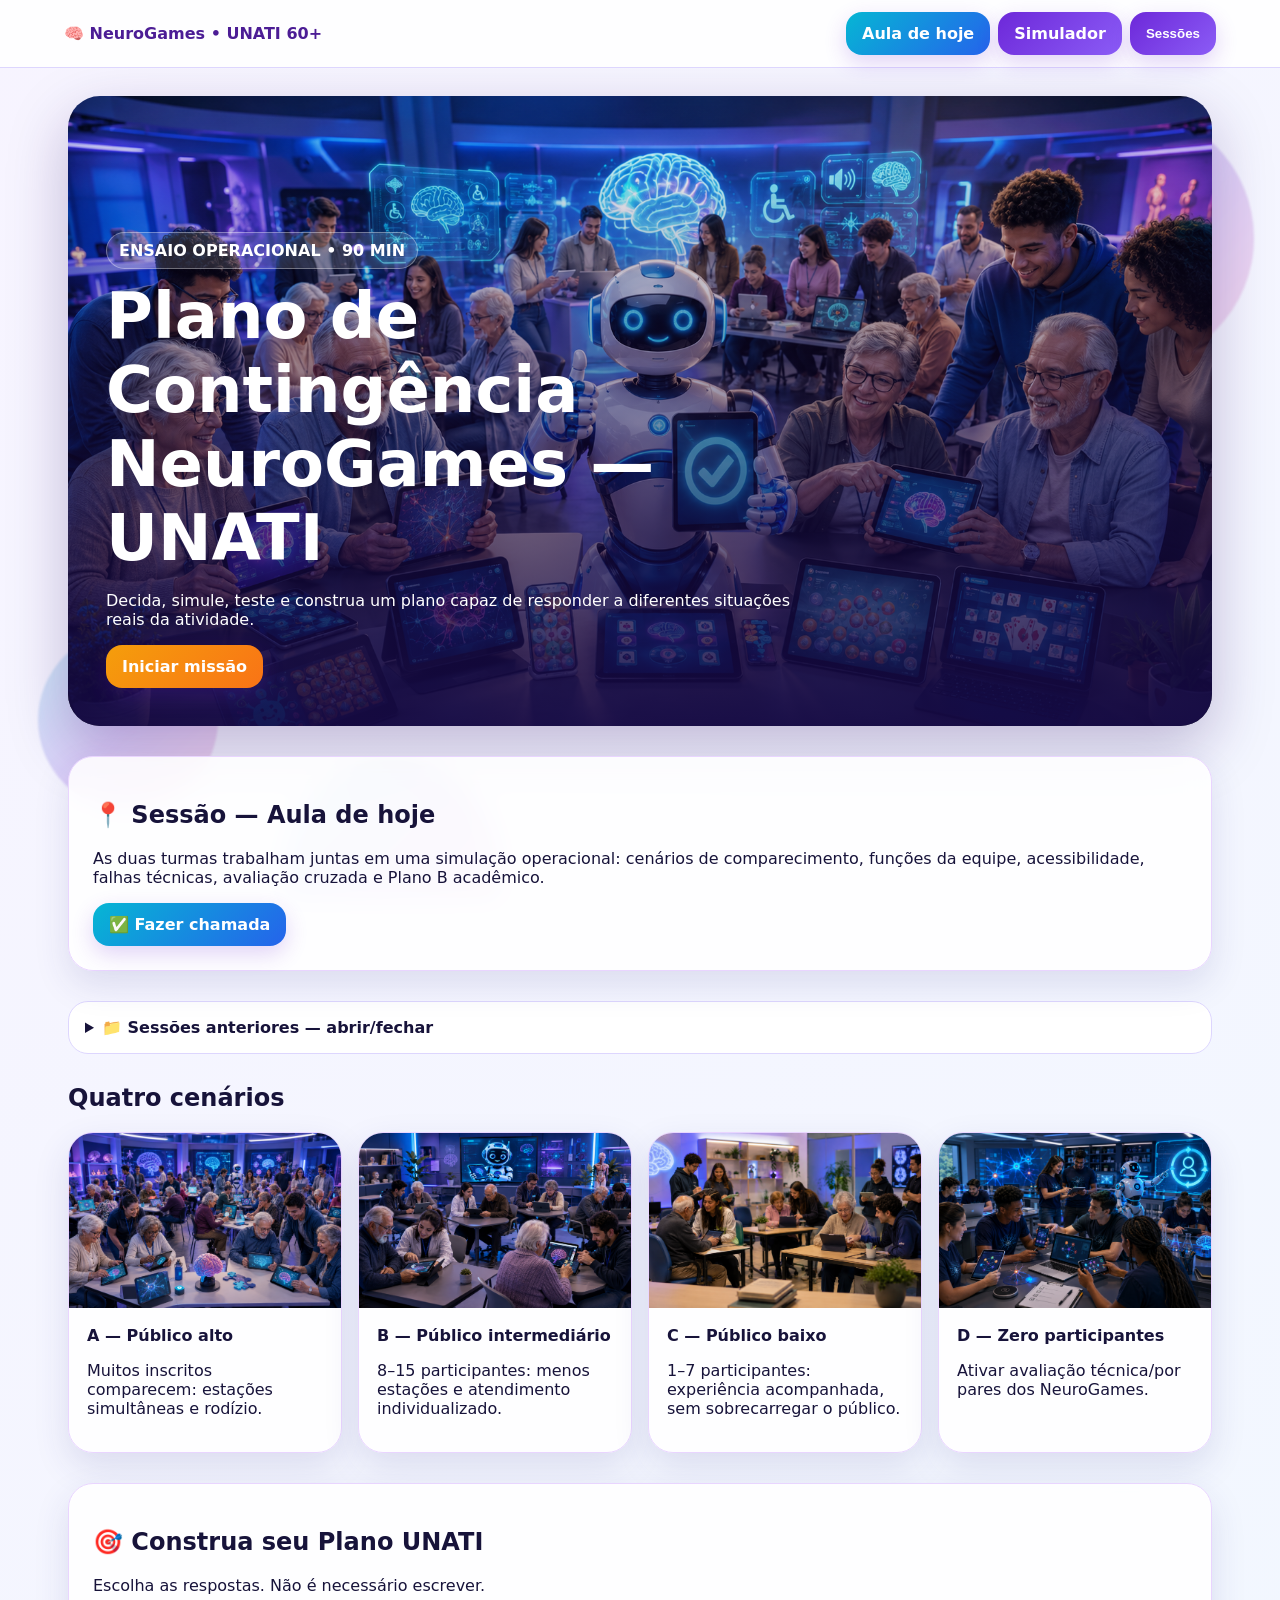
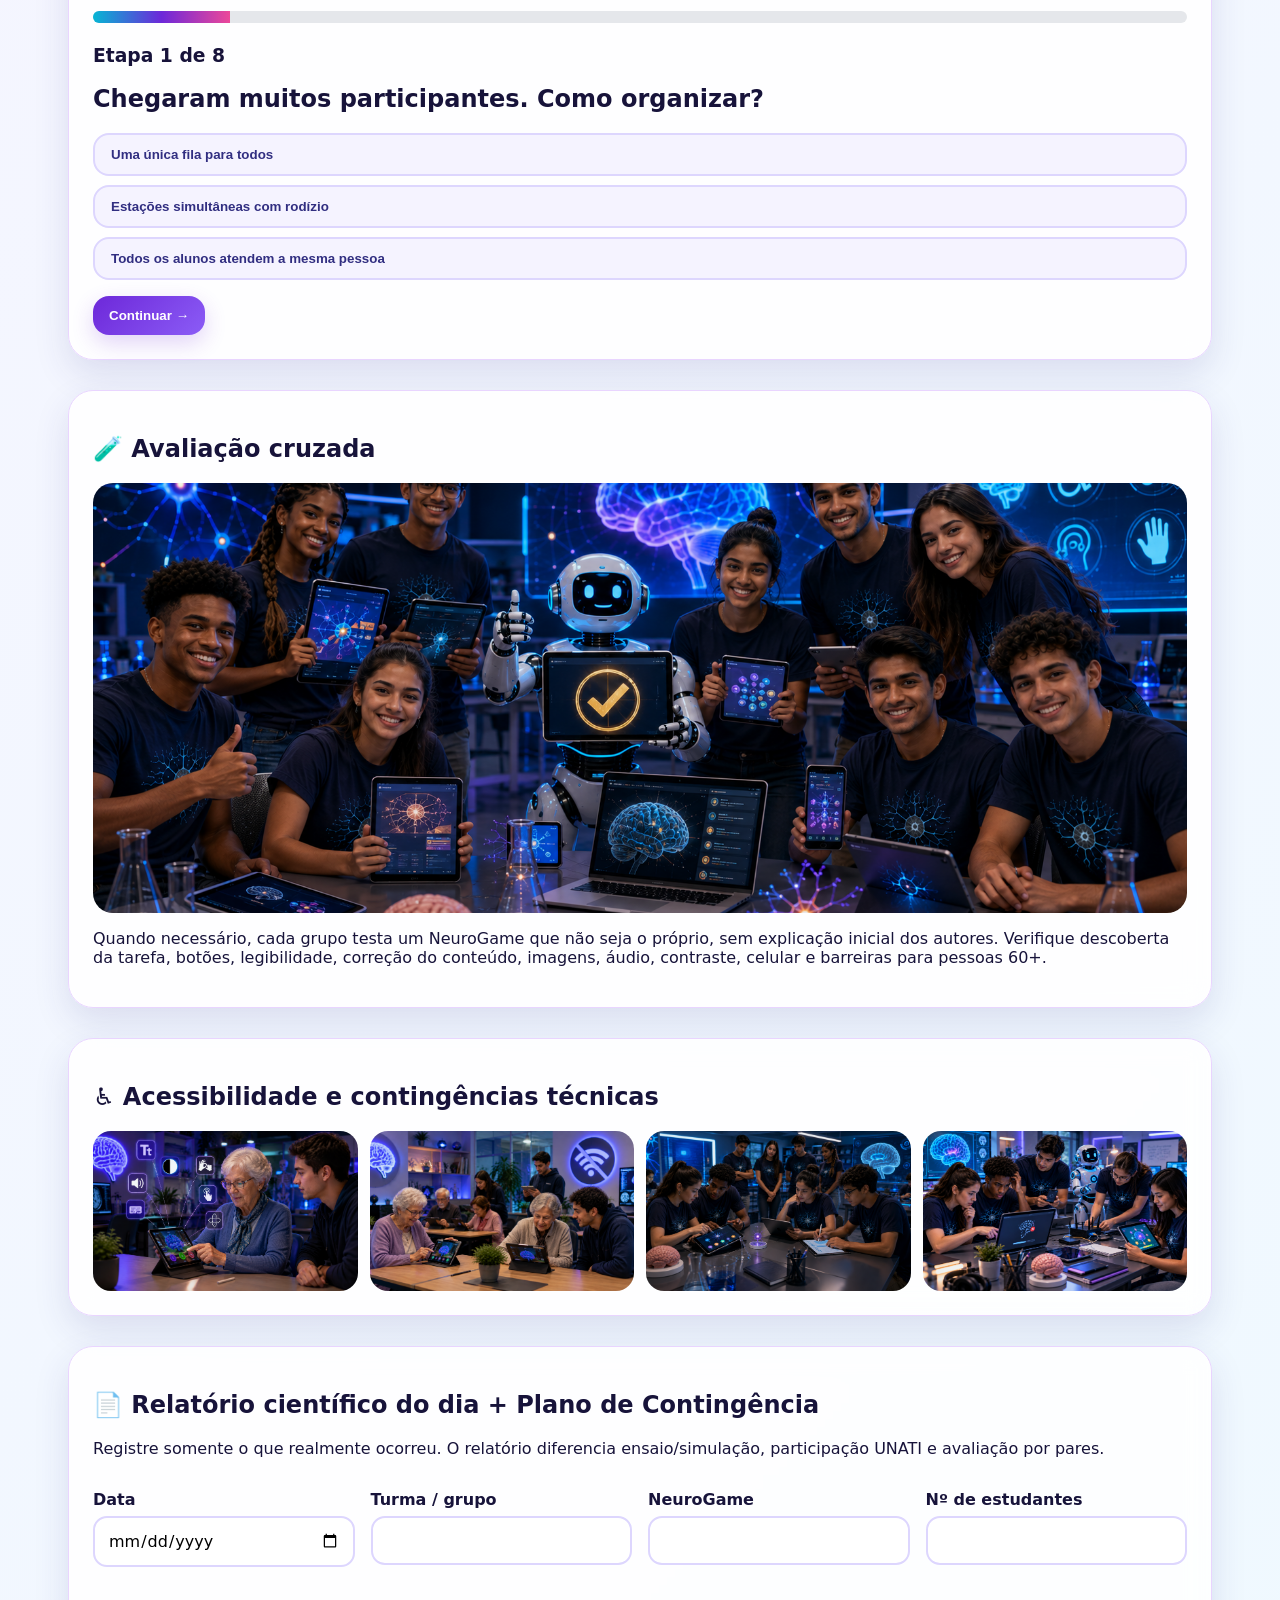
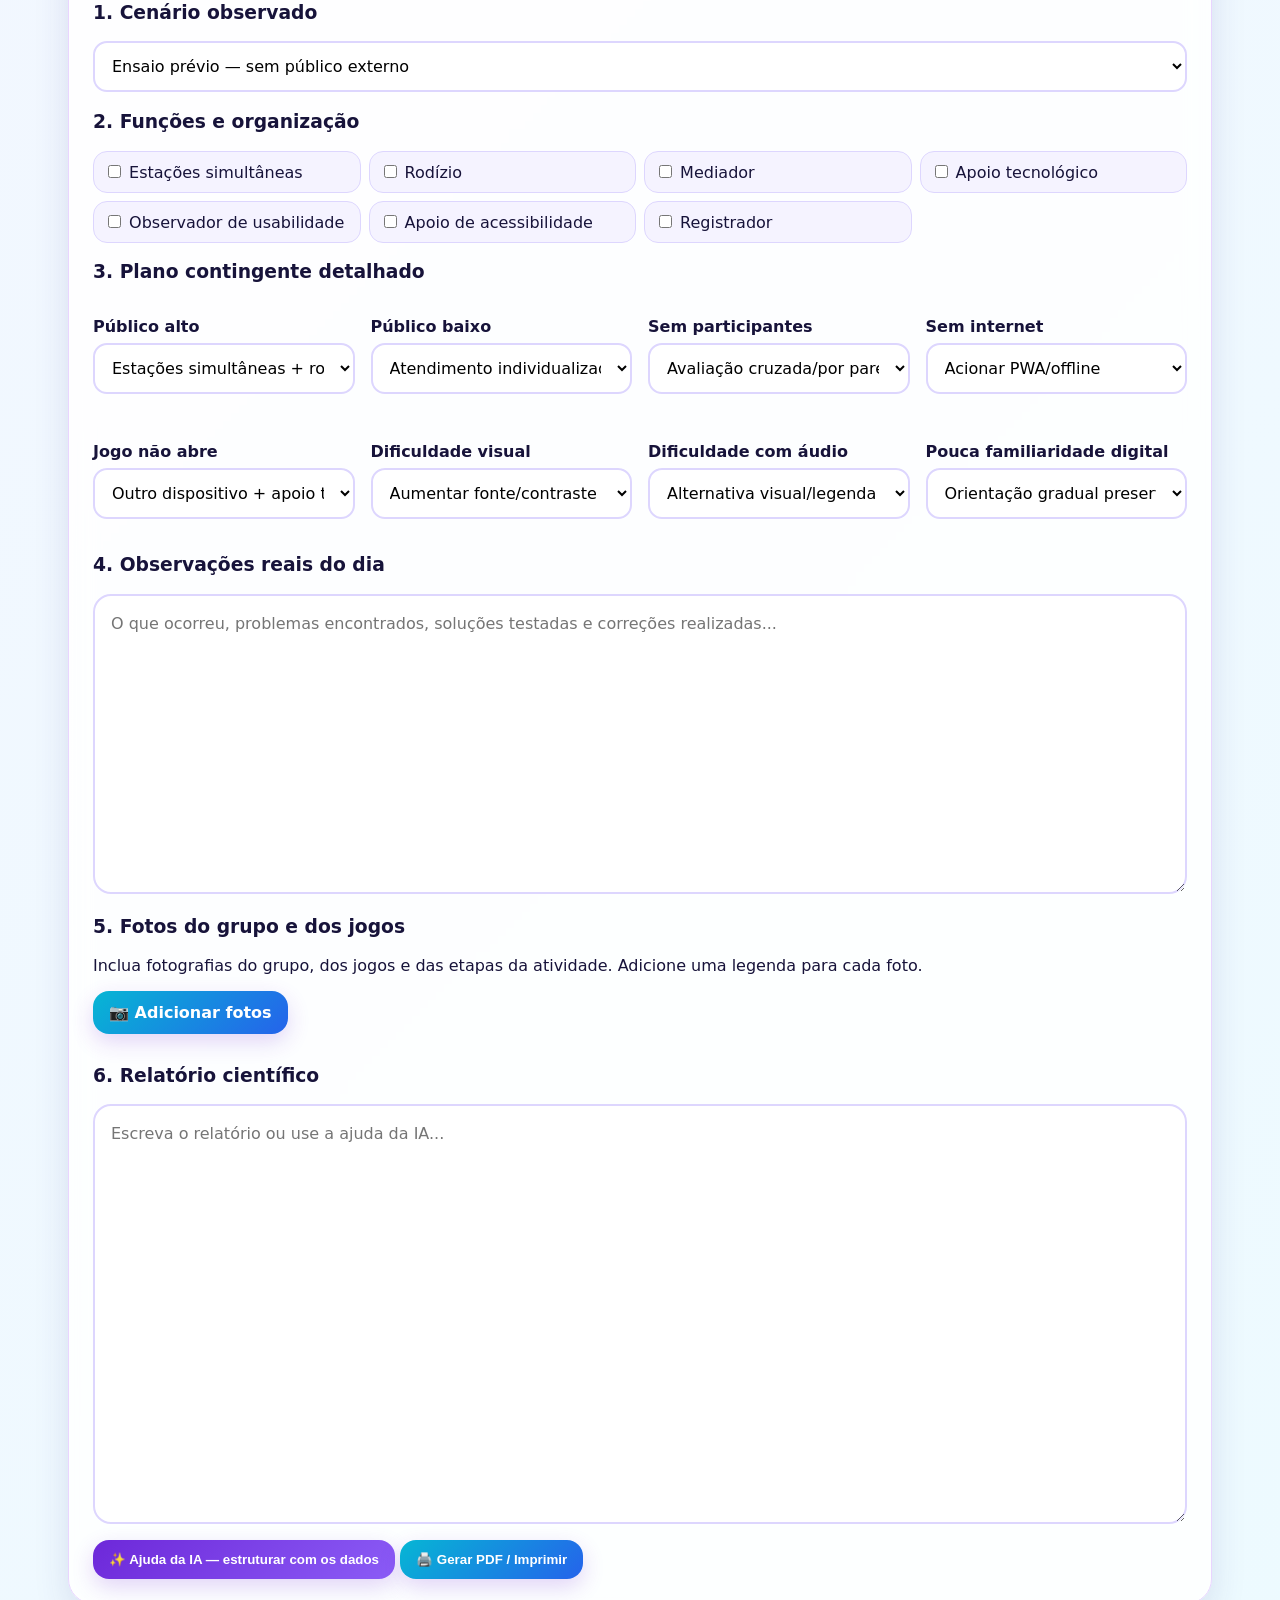
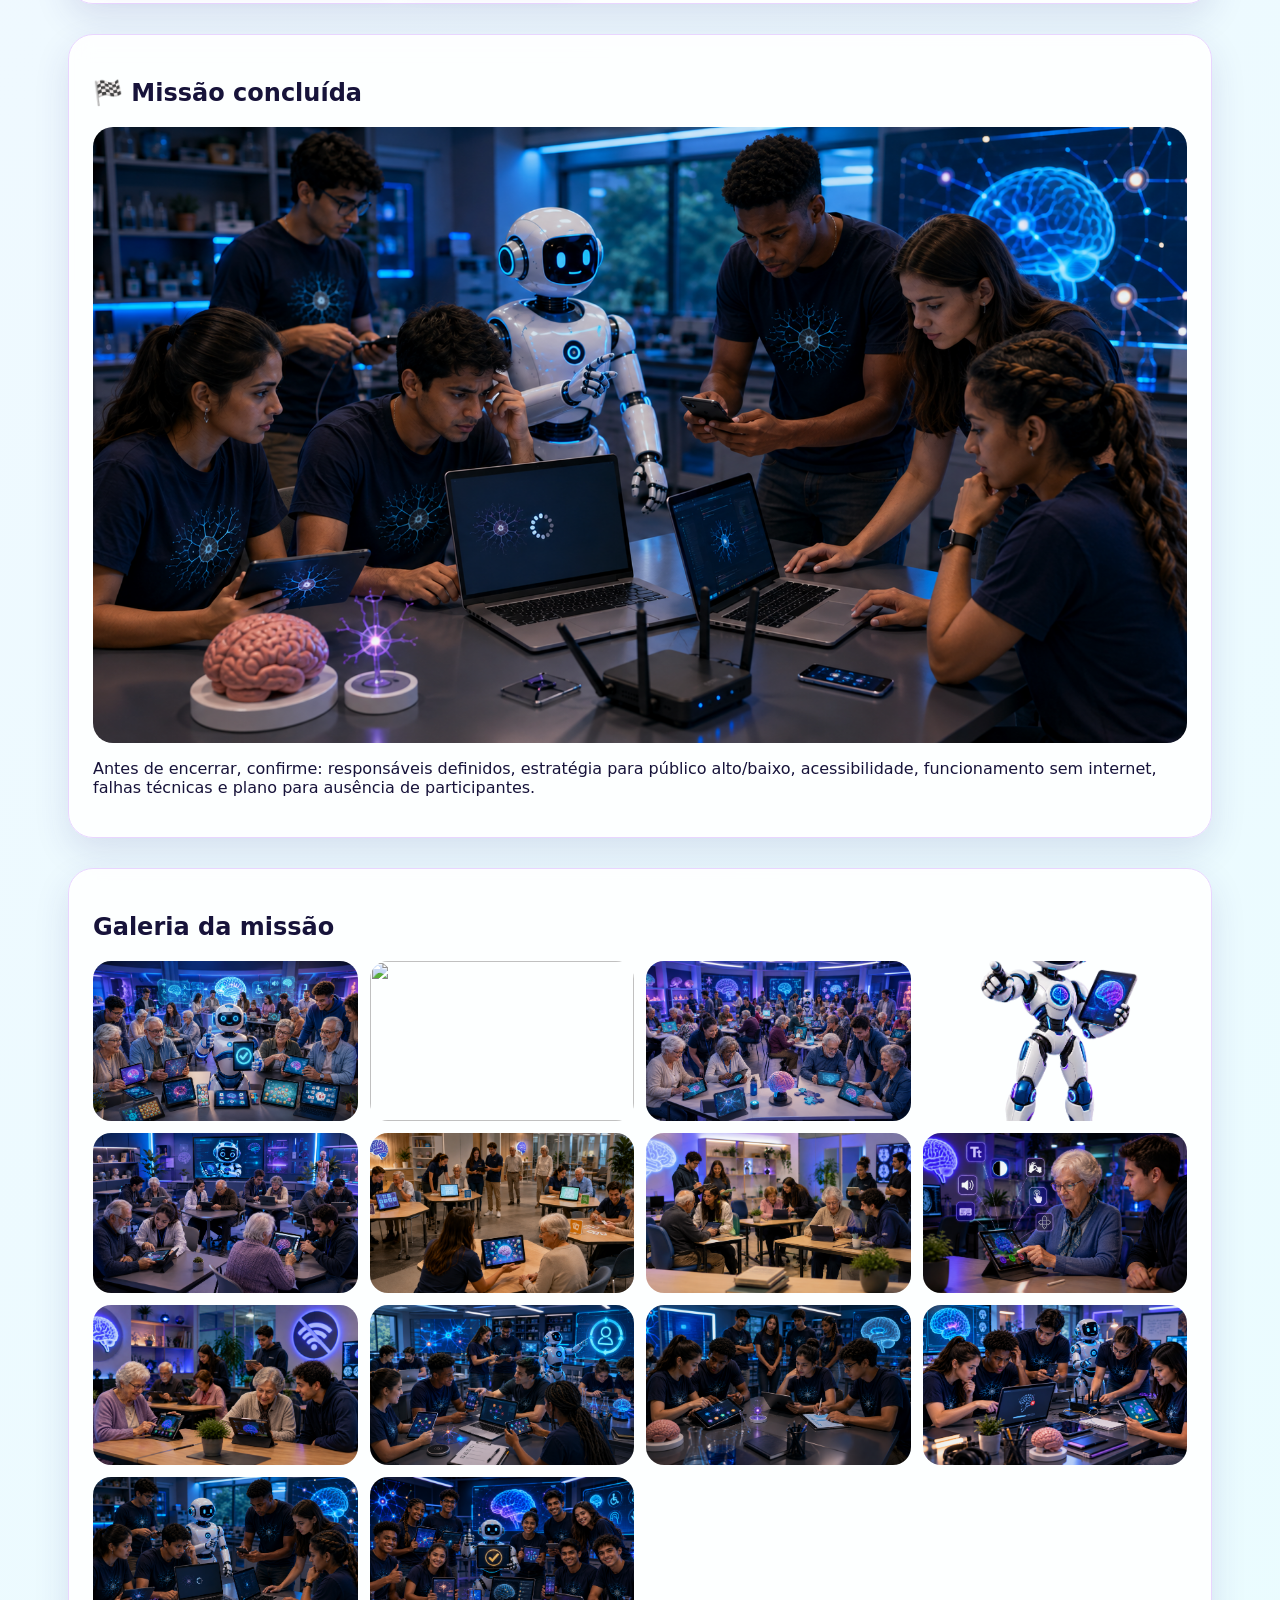
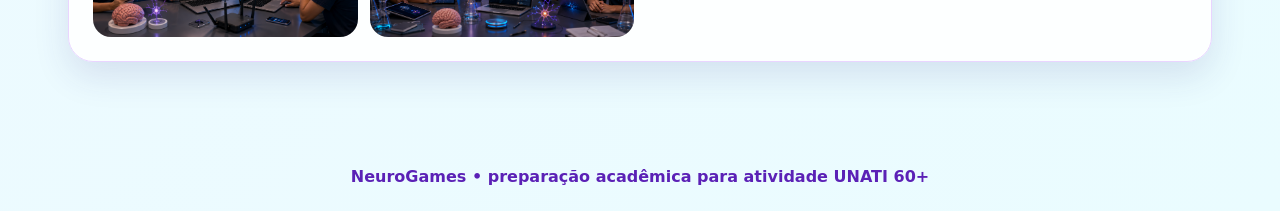
==== commit ca27044e: "Add files via upload" ====
--- a/index.html
+++ b/index.html
@@ -13,6 +13,7 @@
 main{max-width:1180px;margin:auto;padding:28px 18px 80px}.hero{min-height:70vh;border-radius:32px;overflow:hidden;position:relative;display:flex;align-items:end;background:url('assets/capa-neurogames.png') center/cover;box-shadow:0 22px 60px #2e106544}.hero:after{content:"";position:absolute;inset:0;background:linear-gradient(0deg,#160a46e8 0%,#160a4666 55%,transparent)}.heroText{position:relative;z-index:2;color:#fff;padding:38px;max-width:780px}.hero h1{font-size:clamp(2rem,5vw,4.5rem);margin:.15em 0}.tag{display:inline-block;background:#ffffff22;border:1px solid #ffffff55;padding:8px 12px;border-radius:999px;font-weight:800}
 section{margin-top:30px}.card{background:#ffffffdf;backdrop-filter:blur(12px);border:1px solid #e9d5ff;border-radius:25px;padding:24px;box-shadow:0 14px 35px #312e8120}.grid{display:grid;grid-template-columns:repeat(auto-fit,minmax(240px,1fr));gap:16px}.scenario{overflow:hidden;padding:0}.scenario img,.wideimg{width:100%;display:block;object-fit:cover}.scenario img{height:175px}.scenario div{padding:18px}.choice{display:block;width:100%;text-align:left;margin:9px 0;background:#f5f3ff;color:#312e81;border:2px solid #ddd6fe;box-shadow:none}.choice:hover,.choice.selected{border-color:#7c3aed;background:#ede9fe}.step{display:none}.step.active{display:block}.progress{height:12px;background:#e5e7eb;border-radius:99px;overflow:hidden;margin:12px 0 22px}.progress span{display:block;height:100%;background:linear-gradient(90deg,var(--cyan),var(--violet),var(--pink));width:0}.result{padding:22px;border-radius:20px;margin-top:18px}.ok{background:#dcfce7;border:2px solid #22c55e}.warn{background:#fff7ed;border:2px solid #f97316}
 details{background:#fff;border-radius:20px;padding:16px;margin:12px 0;border:1px solid #ddd6fe}summary{font-weight:900;cursor:pointer}.report textarea{width:100%;min-height:300px;border:2px solid #ddd6fe;border-radius:18px;padding:16px;font:inherit;line-height:1.5}.gallery{display:grid;grid-template-columns:repeat(auto-fit,minmax(210px,1fr));gap:12px}.gallery img{width:100%;height:160px;object-fit:cover;border-radius:18px}
+.field{margin:16px 0}.field label{display:block;font-weight:900;margin-bottom:7px}.field input,.field select{width:100%;padding:13px;border:2px solid #ddd6fe;border-radius:14px;font:inherit;background:#fff}.photoBox{display:grid;grid-template-columns:repeat(auto-fit,minmax(170px,1fr));gap:12px;margin-top:12px}.photoItem{background:#f5f3ff;border-radius:18px;padding:8px}.photoItem img{width:100%;height:160px;object-fit:cover;border-radius:13px}.photoItem input{margin-top:7px;width:100%;padding:8px}.checkgrid{display:grid;grid-template-columns:repeat(auto-fit,minmax(230px,1fr));gap:8px}.checkitem{background:#f5f3ff;border:1px solid #ddd6fe;border-radius:14px;padding:10px}
 footer{text-align:center;padding:25px;color:#5b21b6;font-weight:700}
 @media(max-width:650px){header{position:relative}.hero{min-height:62vh}.heroText{padding:24px}.scenario img{height:150px}}
 @media print{header,.bubbles,.no-print,.hero{display:none!important}body{background:#fff}.card{box-shadow:none;border:0;padding:0}main{max-width:none;padding:10mm}.report textarea{border:0;min-height:auto;height:auto;overflow:visible}section{break-inside:auto}.report{break-inside:auto}}
@@ -42,9 +43,26 @@
 
 <section class="card"><h2>♿ Acessibilidade e contingências técnicas</h2><div class="gallery"><img src="assets/acessibilidade.png"><img src="assets/sem-internet.png"><img src="assets/problema-tecnico.png"><img src="assets/correcao-tecnica.png"></div></section>
 
-<section id="relatorio" class="card report"><h2>📄 Relatório científico do ensaio</h2><p>O grupo pode redigir sozinho ou solicitar uma estrutura de apoio. O texto deve registrar somente o que efetivamente ocorreu e distinguir participação UNATI de avaliação por pares.</p>
-<div class="no-print"><button onclick="modelo()">✨ Ajuda da IA — gerar estrutura</button> <button class="btn alt" onclick="window.print()">🖨️ Gerar PDF / Imprimir</button></div>
-<textarea id="texto" placeholder="Escreva aqui o relatório científico do grupo..."></textarea></section>
+<section id="relatorio" class="card report">
+<h2>📄 Relatório científico do dia + Plano de Contingência</h2>
+<p>Registre somente o que realmente ocorreu. O relatório diferencia ensaio/simulação, participação UNATI e avaliação por pares.</p>
+<div class="grid"><div class="field"><label>Data</label><input id="rData" type="date"></div><div class="field"><label>Turma / grupo</label><input id="rGrupo"></div><div class="field"><label>NeuroGame</label><input id="rJogo"></div><div class="field"><label>Nº de estudantes</label><input id="rN" type="number"></div></div>
+<h3>1. Cenário observado</h3><div class="field"><select id="rCenario"><option>Ensaio prévio — sem público externo</option><option>A — público alto</option><option>B — público intermediário</option><option>C — público baixo</option><option>D — nenhum participante / Plano B</option></select></div>
+<h3>2. Funções e organização</h3><div class="checkgrid">
+<label class="checkitem"><input class="pc" type="checkbox" value="Estações simultâneas"> Estações simultâneas</label><label class="checkitem"><input class="pc" type="checkbox" value="Rodízio"> Rodízio</label><label class="checkitem"><input class="pc" type="checkbox" value="Mediador"> Mediador</label><label class="checkitem"><input class="pc" type="checkbox" value="Apoio tecnológico"> Apoio tecnológico</label><label class="checkitem"><input class="pc" type="checkbox" value="Observador de usabilidade"> Observador de usabilidade</label><label class="checkitem"><input class="pc" type="checkbox" value="Apoio de acessibilidade"> Apoio de acessibilidade</label><label class="checkitem"><input class="pc" type="checkbox" value="Registrador"> Registrador</label></div>
+<h3>3. Plano contingente detalhado</h3><div class="grid">
+<div class="field"><label>Público alto</label><select id="pAlto"><option>Estações simultâneas + rodízio</option><option>Reorganizar número de estações</option></select></div>
+<div class="field"><label>Público baixo</label><select id="pBaixo"><option>Atendimento individualizado + 2–3 jogos opcionais</option><option>Reorganizar equipes</option></select></div>
+<div class="field"><label>Sem participantes</label><select id="pZero"><option>Avaliação cruzada/por pares</option><option>Reestruturar plano</option></select></div>
+<div class="field"><label>Sem internet</label><select id="pNet"><option>Acionar PWA/offline</option><option>Usar recurso local previamente testado</option></select></div>
+<div class="field"><label>Jogo não abre</label><select id="pFalha"><option>Outro dispositivo + apoio técnico</option><option>Substituir temporariamente por outro NeuroGame</option></select></div>
+<div class="field"><label>Dificuldade visual</label><select id="pVis"><option>Aumentar fonte/contraste e facilitar navegação</option><option>Reavaliar interface</option></select></div>
+<div class="field"><label>Dificuldade com áudio</label><select id="pAudio"><option>Alternativa visual/legenda e uso sem som</option><option>Reavaliar recurso</option></select></div>
+<div class="field"><label>Pouca familiaridade digital</label><select id="pDigital"><option>Orientação gradual preservando autonomia</option><option>Reorganizar mediação</option></select></div></div>
+<h3>4. Observações reais do dia</h3><textarea id="rObs" placeholder="O que ocorreu, problemas encontrados, soluções testadas e correções realizadas..."></textarea>
+<h3>5. Fotos do grupo e dos jogos</h3><p>Inclua fotografias do grupo, dos jogos e das etapas da atividade. Adicione uma legenda para cada foto.</p><div class="no-print"><label class="btn alt">📷 Adicionar fotos<input id="photoInput" type="file" accept="image/*" multiple style="display:none"></label></div><div id="photoBox" class="photoBox"></div>
+<h3>6. Relatório científico</h3><textarea id="texto" style="min-height:420px" placeholder="Escreva o relatório ou use a ajuda da IA..."></textarea><div class="no-print" style="margin-top:12px"><button onclick="modeloCompleto()">✨ Ajuda da IA — estruturar com os dados</button> <button class="btn alt" onclick="window.print()">🖨️ Gerar PDF / Imprimir</button></div>
+</section>
 
 <section class="card"><h2>🏁 Missão concluída</h2><img class="wideimg" src="assets/missao-cumprida.png" style="border-radius:20px"><p>Antes de encerrar, confirme: responsáveis definidos, estratégia para público alto/baixo, acessibilidade, funcionamento sem internet, falhas técnicas e plano para ausência de participantes.</p></section>
 
@@ -69,31 +87,52 @@
 function next(i){if(answers[i]===null){alert("Escolha uma opção antes de continuar.");return}go(i+1)}
 function update(){document.getElementById("bar").style.width=((current+1)/questions.length*100)+"%"}
 function evaluatePlan(){if(answers.some(x=>x===null)){alert("Complete todas as etapas.");return}let score=answers.reduce((s,a,i)=>s+(a===questions[i][2]),0), pct=Math.round(score/questions.length*100), ok=pct>=75;document.getElementById("finalResult").innerHTML=`<div class="result ${ok?"ok":"warn"}"><h2>${ok?"✅ PLANO APTO":"🔧 PLANO PRECISA SER REESTRUTURADO"}</h2><p><b>${score}/${questions.length}</b> decisões adequadas (${pct}%).</p><p>${ok?"O grupo contemplou os elementos essenciais. Revise as decisões antes da atividade real.":"Revise especialmente organização do público, acessibilidade, contingência técnica, Plano B e integridade do registro científico."}</p><a class="btn" href="#relatorio">Ir para o relatório</a></div>`}
-function modelo(){document.getElementById("texto").value=`RELATÓRIO CIENTÍFICO — ENSAIO OPERACIONAL NEUROGAMES / UNATI 60+
+function modeloCompleto(){
+ const v=id=>document.getElementById(id)?.value||"Não informado";
+ const fun=[...document.querySelectorAll(".pc:checked")].map(x=>x.value).join(", ")||"Não selecionadas";
+ document.getElementById("texto").value=`RELATÓRIO CIENTÍFICO — NEUROGAMES / UNATI 60+
 
-Título:
-Plano de Contingência e Ensaio Operacional dos NeuroGames
+IDENTIFICAÇÃO
+Data: ${v("rData")}
+Grupo: ${v("rGrupo")}
+NeuroGame: ${v("rJogo")}
+Número de estudantes: ${v("rN")}
+Cenário registrado: ${v("rCenario")}
 
-Objetivo:
-Descrever o ensaio operacional realizado para preparar as equipes para diferentes cenários de participação e intercorrências durante a atividade NeuroGames — UNATI 60+.
+OBJETIVO
+Descrever o ensaio operacional e o plano de contingência elaborado para a atividade NeuroGames — UNATI 60+, considerando comparecimento, organização das equipes, acessibilidade, funcionamento tecnológico e alternativas diante de intercorrências.
 
-Método:
-A atividade foi organizada como simulação acadêmica com tomada de decisão em cenários de público alto, intermediário, baixo e ausência de participantes. As equipes definiram funções de mediação, apoio tecnológico, observação de usabilidade, acessibilidade e registro. Também foram previstas situações de falha de conexão, dificuldade de leitura e falha de funcionamento dos jogos.
+ORGANIZAÇÃO OPERACIONAL
+Funções e estratégias selecionadas: ${fun}.
 
-Resultados do ensaio:
-[O grupo deve completar somente com aquilo que realmente observou.]
+PLANO DE CONTINGÊNCIA
+Público alto: ${v("pAlto")}.
+Público baixo: ${v("pBaixo")}.
+Ausência de participantes: ${v("pZero")}.
+Falha de internet: ${v("pNet")}.
+Jogo não abre: ${v("pFalha")}.
+Dificuldade visual: ${v("pVis")}.
+Dificuldade com áudio: ${v("pAudio")}.
+Pouca familiaridade digital: ${v("pDigital")}.
 
-Avaliação por pares:
-[Preencher somente se houve avaliação cruzada. Não apresentar esses dados como resultados obtidos com participantes da UNATI.]
+PROCEDIMENTO
+A equipe analisou cenários operacionais e definiu respostas para diferentes níveis de comparecimento. Foram considerados distribuição de funções, rodízio, apoio tecnológico, usabilidade, acessibilidade, registro e contingências. Na ausência de público, a alternativa acadêmica prevista é a avaliação cruzada dos NeuroGames, identificada como avaliação por pares.
 
-Problemas identificados e correções:
-[Registrar problemas reais encontrados e as medidas adotadas.]
+OBSERVAÇÕES E RESULTADOS DO DIA
+${v("rObs")}
 
-Plano de contingência final:
-[Descrever a estratégia aprovada pelo grupo.]
+REGISTRO FOTOGRÁFICO
+As fotografias anexadas documentam o grupo, os NeuroGames e/ou etapas efetivamente realizadas. As legendas devem indicar objetivamente o conteúdo de cada imagem.
 
-Conclusão:
-[Redigir uma síntese baseada exclusivamente no ensaio realizado, sem atribuir resultados a participantes 60+ quando não houve participação.]`;document.getElementById("texto").scrollIntoView({behavior:"smooth"})}
+INTEGRIDADE DO REGISTRO
+Resultados de simulação ou avaliação por pares não devem ser apresentados como resultados obtidos com participantes da UNATI.
+
+CONCLUSÃO
+O plano foi estruturado para permitir continuidade da atividade diante de variações de comparecimento e intercorrências técnicas, contemplando organização, acessibilidade, autonomia, funcionamento dos jogos e Plano B acadêmico. O grupo deve ajustar esta conclusão de acordo com o que efetivamente ocorreu no dia.`;
+}
+document.getElementById("photoInput").addEventListener("change",e=>{
+ [...e.target.files].forEach(file=>{const r=new FileReader();r.onload=ev=>{const d=document.createElement("div");d.className="photoItem";d.innerHTML=`<img src="${ev.target.result}"><input placeholder="Legenda da foto">`;document.getElementById("photoBox").appendChild(d)};r.readAsDataURL(file)})
+});
 const imgs=["capa-neurogames.png","missao-neuro.png","publico-alto.png","robo-neuro.png","publico-intermediario.png","estacoes-rodizio.png","publico-baixo.png","acessibilidade.png","sem-internet.png","avaliacao-cruzada.png","problema-tecnico.png","correcao-tecnica.png","missao-cumprida.png","ensaio-equipe.png"];
 document.getElementById("gallery").innerHTML=imgs.map(x=>`<img loading="lazy" src="assets/${x}">`).join("");
 update();
